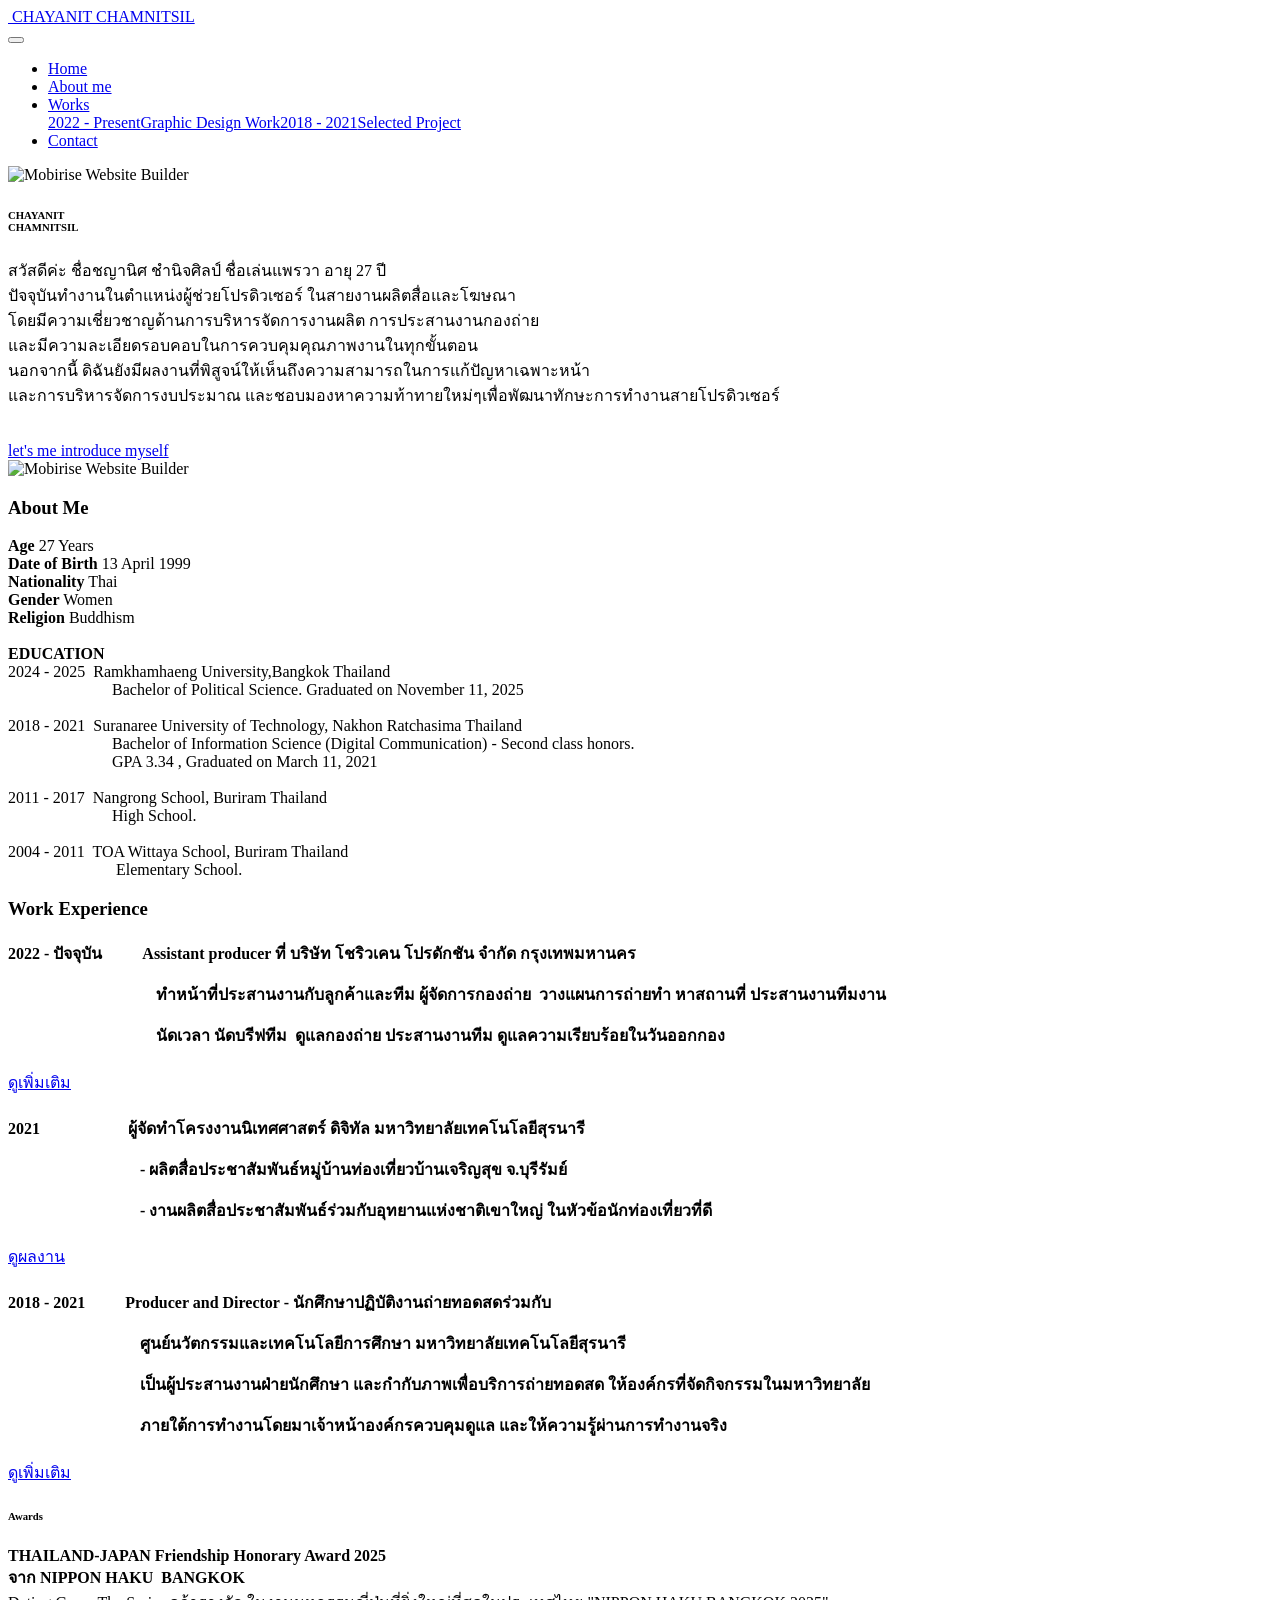
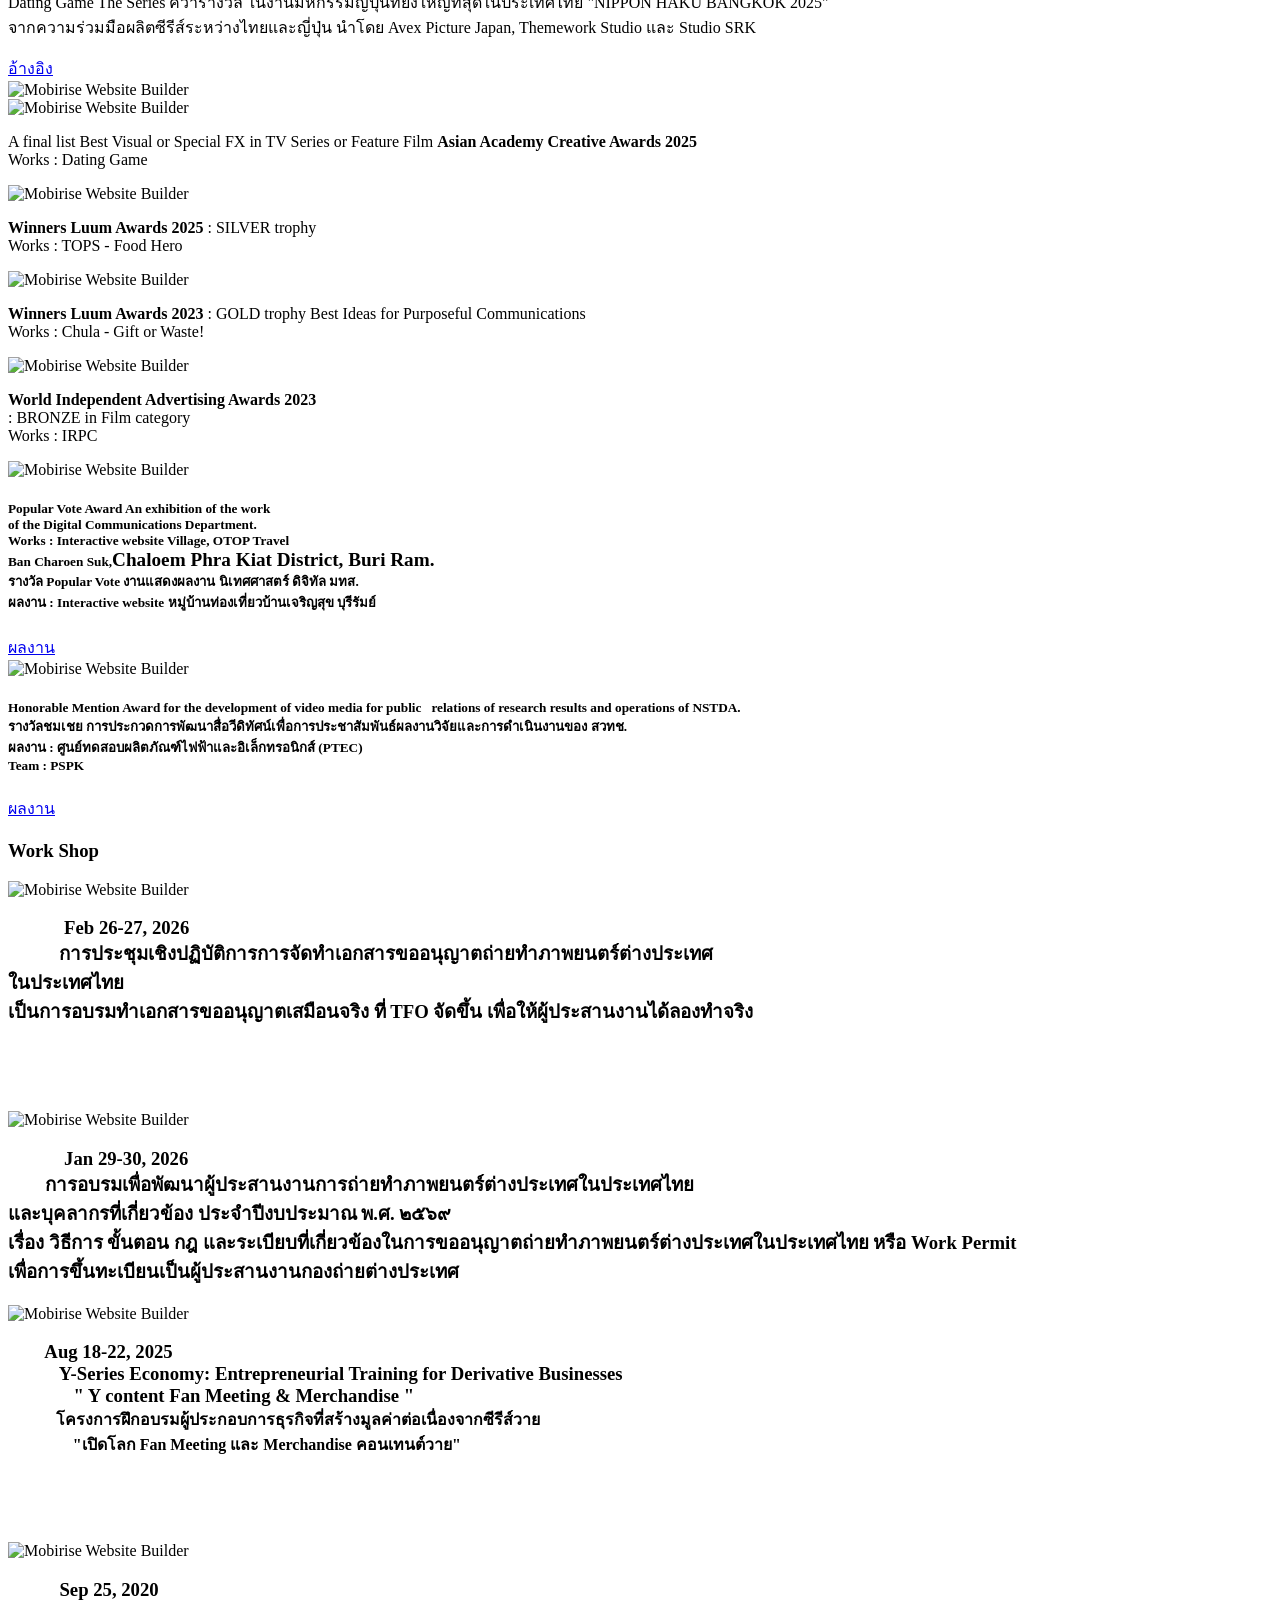
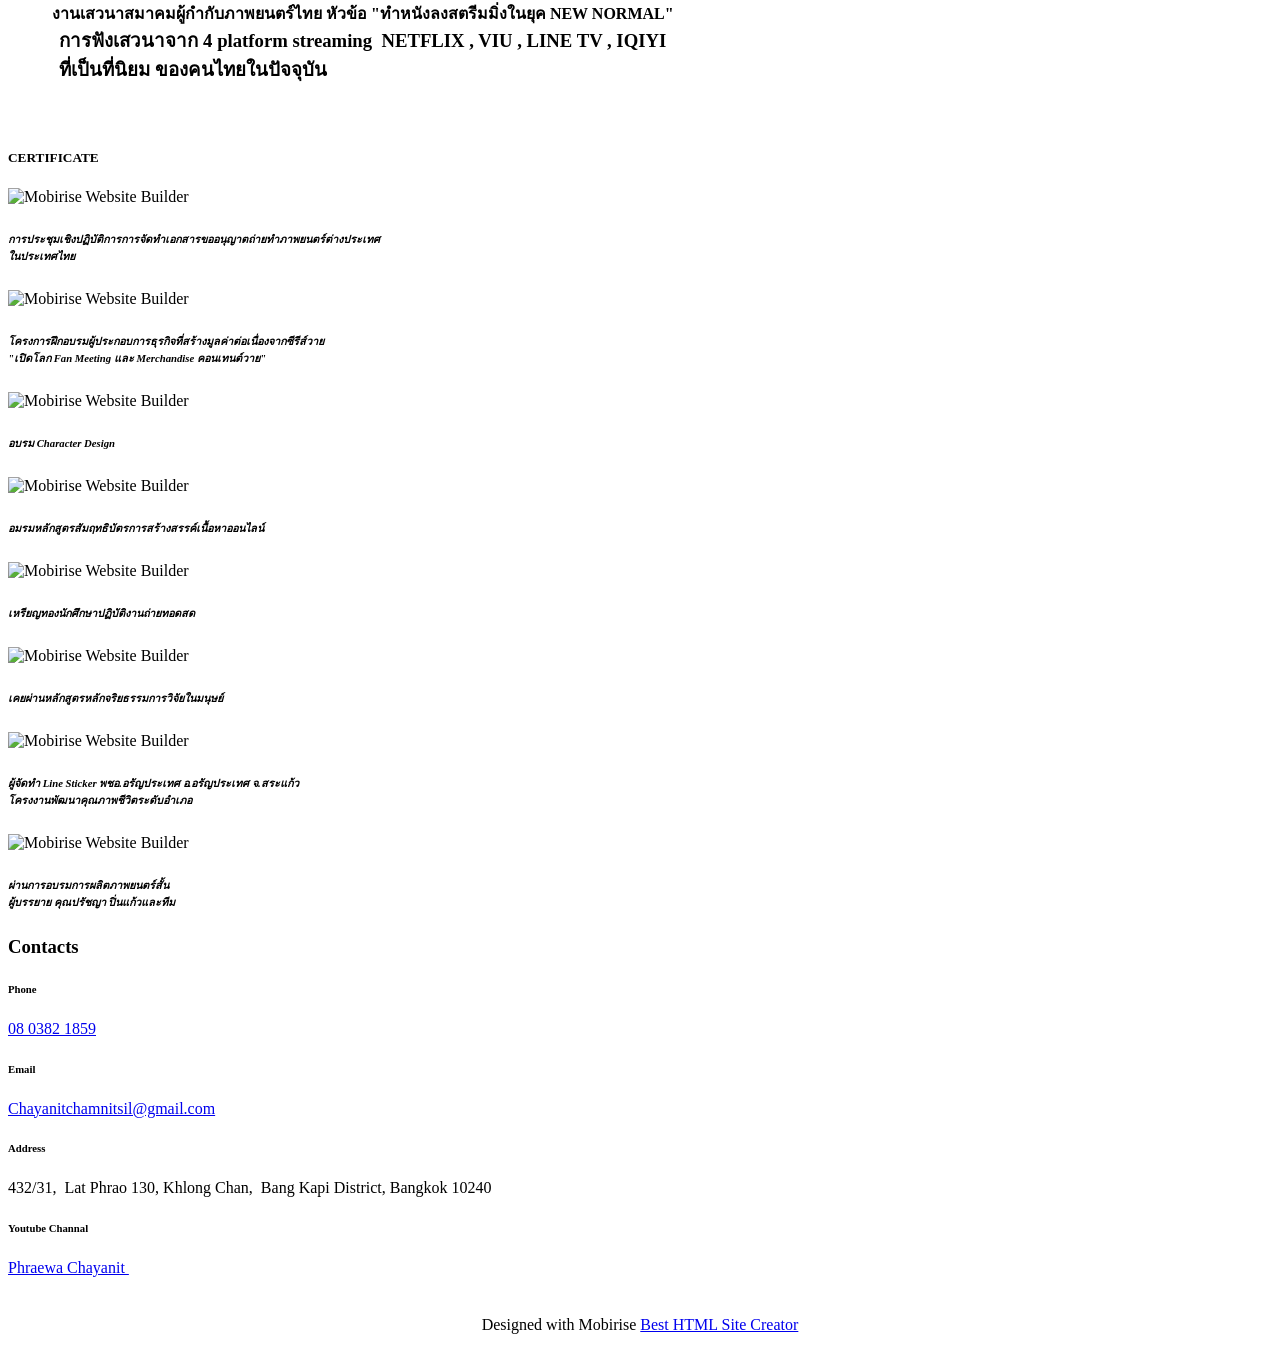
==== index.html @ 2ca06087 "Add files via upload" ====
<!DOCTYPE html>
<html  >
<head>
  <!-- Site made with Mobirise Website Builder v6.1.12, https://mobirise.com -->
  <meta charset="UTF-8">
  <meta http-equiv="X-UA-Compatible" content="IE=edge">
  <meta name="generator" content="Mobirise v6.1.12, mobirise.com">
  <meta name="viewport" content="width=device-width, initial-scale=1, minimum-scale=1">
  <link rel="shortcut icon" href="assets/images/611196702-25792781617013690-5333883379415131576-n-96x96.png" type="image/x-icon">
  <meta name="description" content="">
  
  
  <title>Chayanit's portfolio</title>
  <link rel="stylesheet" href="assets/web/assets/mobirise-icons2/mobirise2.css">
  <link rel="stylesheet" href="assets/web/assets/mobirise-icons/mobirise-icons.css">
  <link rel="stylesheet" href="assets/bootstrap/css/bootstrap.min.css">
  <link rel="stylesheet" href="assets/dropdown/css/style.css">
  <link rel="stylesheet" href="assets/socicon/css/styles.css">
  <link rel="stylesheet" href="assets/theme/css/style.css">
  <link rel="preload" href="https://fonts.googleapis.com/css?family=IBM+Plex+Sans+Thai:100,200,300,400,500,600,700&display=swap" as="style" onload="this.onload=null;this.rel='stylesheet'">
  <noscript><link rel="stylesheet" href="https://fonts.googleapis.com/css?family=IBM+Plex+Sans+Thai:100,200,300,400,500,600,700&display=swap"></noscript>
  <link rel="preload" as="style" href="assets/mobirise/css/mbr-additional.css?v=NwZLpP"><link rel="stylesheet" href="assets/mobirise/css/mbr-additional.css?v=NwZLpP" type="text/css">

  
  
  
</head>
<body>
  
  <section data-bs-version="5.1" class="menu cid-s48OLK6784" once="menu" id="menu1-h">
    
    <nav class="navbar navbar-dropdown navbar-fixed-top navbar-expand-lg">
        <div class="container">
            <div class="navbar-brand">
                <span class="navbar-logo">
                    <a href="index.html#features17-x">
                        <img src="assets/images/611196702-25792781617013690-5333883379415131576-n-96x96.webp" alt="" style="height: 3.8rem;">
                    </a>
                </span>
                <span class="navbar-caption-wrap"><a class="navbar-caption text-black text-primary display-7" href="index.html#features17-x">CHAYANIT CHAMNITSIL</a></span>
            </div>
            <button class="navbar-toggler" type="button" data-toggle="collapse" data-bs-toggle="collapse" data-target="#navbarSupportedContent" data-bs-target="#navbarSupportedContent" aria-controls="navbarNavAltMarkup" aria-expanded="false" aria-label="Toggle navigation">
                <div class="hamburger">
                    <span></span>
                    <span></span>
                    <span></span>
                    <span></span>
                </div>
            </button>
            <div class="collapse navbar-collapse" id="navbarSupportedContent">
                <ul class="navbar-nav nav-dropdown nav-right" data-app-modern-menu="true"><li class="nav-item"><a class="nav-link link text-black text-primary display-4" href="https://b6070373.github.io/portfolio2023/">Home</a></li><li class="nav-item"><a class="nav-link link text-black text-primary display-4" href="index.html#image1-3b">About me</a></li><li class="nav-item dropdown"><a class="nav-link link text-black text-primary dropdown-toggle display-4" href="page2.html#video4-1b" data-toggle="dropdown-submenu" data-bs-toggle="dropdown" data-bs-auto-close="outside" aria-expanded="false">Works</a><div class="dropdown-menu" aria-labelledby="dropdown-780"><a class="text-black text-primary dropdown-item display-4" href="page2.html#top">2022 - Present</a><a class="text-black text-primary dropdown-item display-4" href="page5.html#menu1-3d">Graphic Design Work</a><a class="text-black text-primary dropdown-item display-4" href="page3.html#gallery4-1x">2018 - 2021</a><a class="text-black text-primary show dropdown-item display-4" href="page4.html#header2-1t">Selected Project</a></div></li><li class="nav-item"><a class="nav-link link text-black text-primary display-4" href="index.html#contacts2-z">Contact</a></li></ul>
                
                
            </div>
        </div>
    </nav>

</section>

<section data-bs-version="5.1" class="features16 cid-tHevdMWbZl" id="features17-x">
    

    
    
    <div class="container-fluid">
        <div class="content-wrapper">
            <div class="row align-items-center">
                <div class="col-12 col-lg-5">
                    <div class="image-wrapper">
                        <img src="assets/images/chayanit-chamnitsil-half-816x1224.webp" alt="Mobirise Website Builder">
                    </div>
                </div>
                <div class="col-12 col-lg">
                    <div class="text-wrapper">
                        <h6 class="card-title mbr-fonts-style display-1"><strong>CHAYANIT<br>CHAMNITSIL</strong></h6>
                        <p class="mbr-text mbr-fonts-style mb-4 display-4">สวัสดีค่ะ ชื่อชญานิศ ชำนิจศิลป์ ชื่อเล่นแพรวา อายุ 27 ปี&nbsp;<br>ปัจจุบันทำงานในตำแหน่งผู้ช่วยโปรดิวเซอร์ ในสายงานผลิตสื่อและโฆษณา <br>โดยมีความเชี่ยวชาญด้านการบริหารจัดการงานผลิต การประสานงานกองถ่าย <br>และมีความละเอียดรอบคอบในการควบคุมคุณภาพงานในทุกขั้นตอน <br>นอกจากนี้ ดิฉันยังมีผลงานที่พิสูจน์ให้เห็นถึงความสามารถในการแก้ปัญหาเฉพาะหน้า<br>และการบริหารจัดการงบประมาณ และชอบมองหาความท้าทายใหม่ๆเพื่อพัฒนาทักษะการทำงานสายโปรดิวเซอร์<br><br></p>
                        <div class="mbr-section-btn mt-3"><a class="btn btn-secondary display-4" href="index.html#image1-19">let's me introduce myself<span class="mbri-down mbr-iconfont mbr-iconfont-btn"></span></a></div>
                    </div>
                </div>
            </div>
        </div>
    </div>
</section>

<section data-bs-version="5.1" class="image1 cid-veTbIHy9Vy" id="image1-3b">
    

    

    <div class="container">
        <div class="row align-items-center">
            <div class="col-12 col-lg-5">
                <div class="image-wrapper">
                    <img src="assets/images/img-9711-905x1206.webp" alt="Mobirise Website Builder">
                    
                </div>
            </div>
            <div class="col-12 col-lg">
                <div class="text-wrapper">
                    <h3 class="mbr-section-title mbr-fonts-style mb-3 display-2">
                        <strong>About Me</strong></h3>
                    <p class="mbr-text mbr-fonts-style display-7"><strong>Age</strong>  27 Years<br><strong>Date of Birth</strong>  13 April  1999<br><strong>Nationality</strong> Thai<br><strong>Gender</strong> Women<br><strong>Religion</strong> Buddhism<br>
<br><strong>EDUCATION</strong><br>2024 - 2025&nbsp; Ramkhamhaeng University,Bangkok Thailand<br>&nbsp; &nbsp; &nbsp; &nbsp; &nbsp; &nbsp; &nbsp; &nbsp; &nbsp; &nbsp; &nbsp; &nbsp; &nbsp; Bachelor of Political Science. Graduated on November 11, 2025<br><br>2018 - 2021&nbsp; Suranaree University of Technology, Nakhon Ratchasima Thailand<br>&nbsp; &nbsp; &nbsp; &nbsp; &nbsp; &nbsp; &nbsp; &nbsp; &nbsp; &nbsp; &nbsp; &nbsp; &nbsp; Bachelor of Information Science (Digital Communication) - Second class honors.<br>&nbsp; &nbsp; &nbsp; &nbsp; &nbsp; &nbsp; &nbsp; &nbsp; &nbsp; &nbsp; &nbsp; &nbsp; &nbsp; GPA 3.34 , Graduated on March 11, 2021<br><br>2011 - 2017&nbsp; Nangrong School, Buriram Thailand<br>&nbsp; &nbsp; &nbsp; &nbsp; &nbsp; &nbsp; &nbsp; &nbsp; &nbsp; &nbsp; &nbsp; &nbsp; &nbsp; High School.<br><br>2004 - 2011&nbsp; TOA Wittaya School, Buriram Thailand<br>&nbsp; &nbsp; &nbsp; &nbsp; &nbsp; &nbsp; &nbsp; &nbsp; &nbsp; &nbsp; &nbsp; &nbsp; &nbsp; &nbsp;Elementary School.<br></p>
                </div>
            </div>
        </div>
    </div>
</section>

<section data-bs-version="5.1" class="content1 cid-s48vaXqeL6" id="content1-b">
    
    <div class="container">
        <div class="row justify-content-center">
            <div class="title col-12 col-md-9">
                <h3 class="mbr-section-title mbr-fonts-style align-center mb-4 display-2"><strong>Work Experience</strong></h3>
                <h4 class="mbr-section-subtitle align-center mbr-fonts-style mb-4 display-7"><p><strong>2022 - ปัจจุบัน&nbsp; &nbsp; &nbsp; &nbsp; &nbsp; Assistant producer ที่ บริษัท โชริวเคน โปรดักชัน จำกัด กรุงเทพมหานคร</strong></p><p>&nbsp; &nbsp; &nbsp; &nbsp; &nbsp; &nbsp; &nbsp; &nbsp; &nbsp; &nbsp; &nbsp; &nbsp; &nbsp; &nbsp; &nbsp; &nbsp; &nbsp; &nbsp; &nbsp;ทำหน้าที่ประสานงานกับลูกค้าและทีม ผู้จัดการกองถ่าย&nbsp; วางแผนการถ่ายทำ หาสถานที่ ประสานงานทีมงาน </p><p>&nbsp;&nbsp;&nbsp;&nbsp;&nbsp;&nbsp;&nbsp;&nbsp;&nbsp;&nbsp;&nbsp;&nbsp;&nbsp;&nbsp;&nbsp;&nbsp;&nbsp;&nbsp;&nbsp;&nbsp;&nbsp;&nbsp;&nbsp;&nbsp;&nbsp;&nbsp;&nbsp;&nbsp;&nbsp;&nbsp;&nbsp;&nbsp;&nbsp;&nbsp;&nbsp;&nbsp;&nbsp;นัดเวลา นัดบรีฟทีม&nbsp;&nbsp;<span style="font-size: 1rem;">ดูแลกองถ่าย ประสานงานทีม ดูแลความเรียบร้อยในวันออกกอง</span></p></h4>
                <div class="mbr-section-btn align-center"><a class="btn btn-primary display-4" href="page2.html#video3-2o">ดูเพิ่มเติม</a></div>
            </div>
        </div>
    </div>
</section>

<section data-bs-version="5.1" class="content1 cid-tIxBCFqAWq" id="content1-2d">
    
    <div class="container">
        <div class="row justify-content-center">
            <div class="title col-12 col-md-9">
                
                <h4 class="mbr-section-subtitle align-center mbr-fonts-style mb-4 display-7"><p><strong style="font-size: 1rem;">2021&nbsp; &nbsp; &nbsp; &nbsp; &nbsp; </strong>&nbsp;&nbsp;&nbsp;&nbsp;&nbsp;&nbsp;&nbsp;&nbsp;&nbsp; &nbsp; <strong>ผู้จัดทำโครงงานนิเทศศาสตร์ ดิจิทัล มหาวิทยาลัยเทคโนโลยีสุรนารี</strong>&nbsp; &nbsp; &nbsp; &nbsp; &nbsp; &nbsp; &nbsp; &nbsp; &nbsp; &nbsp; &nbsp; &nbsp; &nbsp;</p><p><span style="font-size: 1rem;"><span style="font-size: 1rem;"><strong>&nbsp;</strong></span></span>&nbsp; &nbsp; &nbsp; &nbsp; &nbsp; &nbsp; &nbsp; &nbsp; &nbsp; &nbsp; &nbsp; &nbsp; &nbsp; &nbsp; &nbsp; &nbsp;<strong>&nbsp;</strong>- ผลิตสื่อประชาสัมพันธ์หมู่บ้านท่องเที่ยวบ้านเจริญสุข จ.บุรีรัมย์</p><p>&nbsp;&nbsp;&nbsp;&nbsp;&nbsp;&nbsp;&nbsp;&nbsp;&nbsp;&nbsp;&nbsp;&nbsp;&nbsp;&nbsp;&nbsp;&nbsp;&nbsp;&nbsp;&nbsp;&nbsp;&nbsp;&nbsp;&nbsp;&nbsp;&nbsp;&nbsp;&nbsp;&nbsp;&nbsp; &nbsp; &nbsp;- งานผลิตสื่อประชาสัมพันธ์ร่วมกับอุทยานแห่งชาติเขาใหญ่ ในหัวข้อนักท่องเที่ยวที่ดี<span style="font-size: 1rem;">&nbsp; &nbsp; &nbsp; &nbsp; &nbsp; &nbsp; &nbsp; &nbsp; &nbsp; &nbsp; &nbsp; &nbsp; &nbsp; &nbsp; &nbsp;&nbsp;</span></p></h4>
                <div class="mbr-section-btn align-center"><a class="btn btn-primary display-4" href="page4.html#header2-1t">ดูผลงาน</a></div>
            </div>
        </div>
    </div>
</section>

<section data-bs-version="5.1" class="content1 cid-tIdetzwj2t" id="content1-1e">
    
    <div class="container">
        <div class="row justify-content-center">
            <div class="title col-12 col-md-9">
                
                <h4 class="mbr-section-subtitle align-center mbr-fonts-style mb-4 display-7"><p><strong style="font-size: 1rem;">2018 - 2021&nbsp; &nbsp; &nbsp; &nbsp; &nbsp; Producer and Director - นักศึกษาปฏิบัติงานถ่ายทอดสดร่วมกับ</strong><br></p><p><span style="font-size: 1rem;"><span style="font-size: 1rem;"><strong>&nbsp;</strong></span></span>&nbsp;&nbsp;&nbsp;&nbsp;&nbsp;&nbsp;&nbsp;&nbsp;&nbsp;&nbsp;&nbsp;&nbsp;&nbsp;&nbsp;&nbsp;&nbsp;&nbsp;&nbsp;&nbsp;&nbsp;&nbsp;&nbsp;&nbsp;&nbsp;&nbsp;&nbsp;&nbsp;&nbsp;&nbsp;&nbsp;&nbsp;&nbsp;<span style="font-size: 1rem;"><span style="font-size: 1rem;"><strong>ศูนย์นวัตกรรมและเทคโนโลยีการศึกษา มหาวิทยาลัยเทคโนโลยีสุรนารี</strong></span></span></p><p><span style="font-size: 1rem;"><span style="font-size: 1rem;"><strong>&nbsp;</strong></span></span>&nbsp;&nbsp;&nbsp;&nbsp;&nbsp;&nbsp;&nbsp;&nbsp;&nbsp;&nbsp;&nbsp;&nbsp;&nbsp;&nbsp;&nbsp;&nbsp;&nbsp;&nbsp;&nbsp;&nbsp;&nbsp;&nbsp;&nbsp;&nbsp;&nbsp;&nbsp;&nbsp;&nbsp;&nbsp;&nbsp;&nbsp;&nbsp;เป็นผู้ประสานงานฝ่ายนักศึกษา และกำกับภาพเพื่อบริการถ่ายทอดสด ให้องค์กรที่จัดกิจกรรมในมหาวิทยาลัย&nbsp;</p><p>&nbsp;&nbsp;&nbsp;&nbsp;&nbsp;&nbsp;&nbsp;&nbsp;&nbsp;&nbsp;&nbsp;&nbsp;&nbsp;&nbsp;&nbsp;&nbsp;&nbsp;&nbsp;&nbsp;&nbsp;&nbsp;&nbsp;&nbsp;&nbsp;&nbsp;&nbsp;&nbsp;&nbsp;&nbsp;&nbsp; &nbsp; ภายใต้การทำงานโดยมาเจ้าหน้าองค์กรควบคุมดูแล และให้ความรู้ผ่านการทำงานจริง&nbsp; &nbsp; &nbsp; &nbsp; &nbsp; &nbsp; &nbsp; &nbsp; &nbsp; &nbsp; &nbsp; &nbsp; &nbsp; &nbsp; &nbsp; &nbsp;</p></h4>
                <div class="mbr-section-btn align-center"><a class="btn btn-primary display-4" href="page3.html#gallery4-1x">ดูเพิ่มเติม</a></div>
            </div>
        </div>
    </div>
</section>

<section data-bs-version="5.1" class="features15 cid-veMnGCRmku" id="features16-30">

    

    
    
    <div class="container-fluid">
        <div class="content-wrapper">
            <div class="row align-items-center">
                <div class="col-12 col-lg">
                    <div class="text-wrapper">
                        <h6 class="card-title mbr-fonts-style display-1"><strong>Awards</strong></h6>
                        <p class="mbr-text mbr-fonts-style mb-4 display-4"><strong>THAILAND-JAPAN Friendship Honorary Award 2025 <br>จาก NIPPON HAKU&nbsp; BANGKOK</strong><br>Dating Game The Series คว้ารางวัล ในงานมหกรรมญี่ปุ่นที่ยิ่งใหญ่ที่สุดในประเทศไทย "NIPPON HAKU BANGKOK 2025"<br>จากความร่วมมือผลิตซีรีส์ระหว่างไทยและญี่ปุ่น นำโดย Avex Picture Japan,&nbsp;Themework Studio และ Studio SRK</p>
                        <div class="mbr-section-btn mt-3"><a class="btn btn-primary display-4" href="https://datinggame.jp/news/detail.php?id=1127765" target="_blank">อ้างอิง</a></div>
                    </div>
                </div>
                <div class="col-12 col-lg-6">
                    <div class="image-wrapper">
                        <img src="assets/images/-arp4732-960x640.webp" alt="Mobirise Website Builder">
                    </div>
                </div>
            </div>
        </div>
    </div>
</section>

<section data-bs-version="5.1" class="clients2 cid-veRokVqPvP" id="clients2-39">

    

    
    <div class="container-fluid">
        <div class="row justify-content-center">
            <div class="card col-12 col-md-6 col-lg-3">
                <div class="card-wrapper">
                    <div class="img-wrapper">
                        <img src="assets/images/555446312-17883264936388384-548824013767516240-n-280x280.webp" alt="Mobirise Website Builder">
                    </div>
                    <div class="card-box align-center">
                        
                        
                        <p class="mbr-text mbr-fonts-style mb-4 display-4">A final list Best Visual or Special FX in TV Series or Feature Film <strong>Asian Academy Creative Awards 2025</strong><br>Works : Dating Game<br></p>
                        
                    </div>
                </div>
            </div>
            <div class="card col-12 col-md-6 col-lg-3">
                <div class="card-wrapper">
                    <div class="img-wrapper">
                        <img src="assets/images/img-3299-506x675.webp" alt="Mobirise Website Builder">
                    </div>
                    <div class="card-box align-center">
                        
                        
                        <p class="mbr-text mbr-fonts-style mb-4 display-4"><strong>Winners Luum Awards 2025</strong> :&nbsp;SILVER trophy<br>Works : TOPS - Food Hero<br></p>
                        
                    </div>
                </div>
            </div>
            <div class="card col-12 col-md-6 col-lg-3">
                <div class="card-wrapper">
                    <div class="img-wrapper">
                        <img src="assets/images/490362884-1253280380130917-7481605404004129599-n-1440x1440.webp" alt="Mobirise Website Builder">
                    </div>
                    <div class="card-box align-center">
                        
                        
                        <p class="mbr-text mbr-fonts-style mb-4 display-4"><strong>Winners Luum Awards 2023</strong> :&nbsp;GOLD&nbsp;trophy Best Ideas for Purposeful Communications<br>Works : Chula - Gift or Waste!<br></p>
                        
                    </div>
                </div>
            </div>
            <div class="card col-12 col-md-6 col-lg-3">
                <div class="card-wrapper">
                    <div class="img-wrapper">
                        <img src="assets/images/img-2177-554x554.webp" alt="Mobirise Website Builder">
                    </div>
                    <div class="card-box align-center">
                        
                        
                        <p class="mbr-text mbr-fonts-style mb-4 display-4"><strong style="">World Independent Advertising Awards 2023</strong><br>: BRONZE in Film category <br>Works : IRPC&nbsp;<br></p>
                        
                    </div>
                </div>
            </div>
        </div>
    </div>
</section>

<section data-bs-version="5.1" class="gallery2 cid-veNGxU86fS" id="gallery2-37">
    
    
    <div class="container">
        
        <div class="row mt-4">
            <div class="item features-image сol-12 col-md-6 col-lg-6">
                <div class="item-wrapper">
                    <div class="item-img">
                        <img src="assets/images/20210304-151750-892x714.webp" alt="Mobirise Website Builder">
                    </div>
                    <div class="item-content">
                        <h5 class="item-title mbr-fonts-style display-5">Popular Vote Award An exhibition of the work<div>of the Digital Communications Department. </div><div>Works : Interactive website Village, OTOP Travel   <br>Ban Charoen Suk,<span style="font-size: 1.2rem;">Chaloem Phra Kiat District, Buri Ram.</span></div><div>รางวัล Popular Vote งานแสดงผลงาน นิเทศศาสตร์ ดิจิทัล มทส.</div><div>ผลงาน : Interactive website หมู่บ้านท่องเที่ยวบ้านเจริญสุข บุรีรัมย์</div></h5>
                        
                        
                    </div>
                    <div class="mbr-section-btn item-footer mt-2"><a href="https://chayab6070373.github.io/BanJareansookBuriram/" class="btn btn-primary item-btn display-7" target="_blank">ผลงาน</a></div>
                </div>
            </div>
            <div class="item features-image сol-12 col-md-6 col-lg-6">
                <div class="item-wrapper">
                    <div class="item-img">
                        <img src="assets/images/line-album-resume-230627-1-902x601.webp" alt="Mobirise Website Builder">
                    </div>
                    <div class="item-content">
                        <h5 class="item-title mbr-fonts-style display-5">Honorable Mention Award for the development of video media for public   relations of research results and operations of NSTDA.  <div>รางวัลชมเชย การประกวดการพัฒนาสื่อวีดิทัศน์เพื่อการประชาสัมพันธ์ผลงานวิจัยและการดำเนินงานของ สวทช.</div><div>ผลงาน : ศูนย์ทดสอบผลิตภัณฑ์ไฟฟ้าและอิเล็กทรอนิกส์ (PTEC)&nbsp;</div><div>Team : PSPK&nbsp;</div></h5>
                        
                        
                    </div>
                    <div class="mbr-section-btn item-footer mt-2"><a href="http://nstdachannel.tv/20191010-nstda-video-contest-2019-04/" class="btn btn-primary item-btn display-7" target="_blank">ผลงาน</a></div>
                </div>
            </div>
            
            
        </div>
    </div>
</section>

<section data-bs-version="5.1" class="content1 cid-tHOtrwhWu5" id="content1-15">
    
    <div class="container">
        <div class="row justify-content-center">
            <div class="title col-12 col-md-9">
                <h3 class="mbr-section-title mbr-fonts-style align-center mb-4 display-2"><strong>Work Shop</strong></h3>
                
                
            </div>
        </div>
    </div>
</section>

<section data-bs-version="5.1" class="image2 cid-veM6E4NsyD" id="image2-2z">
    

    
    

    <div class="container">
        <div class="row align-items-center">
            <div class="col-12 col-lg-4">
                <div class="image-wrapper">
                    <img src="assets/images/line-20260324-162908-562x374.webp" alt="Mobirise Website Builder">
                    
                </div>
            </div>
            <div class="col-12 col-lg">
                <div class="text-wrapper">
                    <h3 class="mbr-section-title mbr-fonts-style mb-3 display-5"><strong>&nbsp; &nbsp; &nbsp; &nbsp; &nbsp; &nbsp; Feb 26-27, 2026</strong><br>&nbsp; &nbsp; &nbsp; &nbsp; &nbsp; &nbsp;<strong>การประชุมเชิงปฏิบัติการการจัดทำเอกสารขออนุญาตถ่ายทำภาพยนตร์ต่างประเทศ</strong><br><strong>ในประเทศไทย&nbsp;</strong><br>เป็นการอบรมทำเอกสารขออนุญาตเสมือนจริง ที่ TFO จัดขึ้น เพื่อให้ผู้ประสานงานได้ลองทำจริง<br><div><br></div><div><strong><br></strong></div><div><strong><br></strong></div></h3>
                    
                </div>
            </div>
        </div>
    </div>
</section>

<section data-bs-version="5.1" class="image2 cid-veM6CYYWEu" id="image2-2y">
    

    
    

    <div class="container">
        <div class="row align-items-center">
            <div class="col-12 col-lg-4">
                <div class="image-wrapper">
                    <img src="assets/images/screenshot-2569-03-24-at-16.36.11-810x1478.webp" alt="Mobirise Website Builder">
                    
                </div>
            </div>
            <div class="col-12 col-lg">
                <div class="text-wrapper">
                    <h3 class="mbr-section-title mbr-fonts-style mb-3 display-5"><strong>&nbsp; &nbsp; &nbsp; &nbsp; &nbsp; &nbsp; Jan 29-30, 2026</strong><br>&nbsp; &nbsp; &nbsp; &nbsp; <strong>การอบรมเพื่อพัฒนาผู้ประสานงานการถ่ายทำภาพยนตร์ต่างประเทศในประเทศไทย<br>และบุคลากรที่เกี่ยวข้อง ประจำปีงบประมาณ พ.ศ. ๒๕๖๙</strong><div>เรื่อง วิธีการ ขั้นตอน กฎ และระเบียบที่เกี่ยวข้องในการขออนุญาตถ่ายทำภาพยนตร์ต่างประเทศในประเทศไทย หรือ Work Permit&nbsp;<br>เพื่อการขึ้นทะเบียนเป็นผู้ประสานงานกองถ่ายต่างประเทศ</div></h3>
                    
                </div>
            </div>
        </div>
    </div>
</section>

<section data-bs-version="5.1" class="image2 cid-tIdq0n3cZS" id="image2-1g">
    

    
    

    <div class="container">
        <div class="row align-items-center">
            <div class="col-12 col-lg-4">
                <div class="image-wrapper">
                    <img src="assets/images/img-5978-816x1071.webp" alt="Mobirise Website Builder">
                    
                </div>
            </div>
            <div class="col-12 col-lg">
                <div class="text-wrapper">
                    <h3 class="mbr-section-title mbr-fonts-style mb-3 display-5">&nbsp; &nbsp; <strong>&nbsp; &nbsp; Aug 18-22, 2025</strong><br>&nbsp; &nbsp; &nbsp; &nbsp; &nbsp; &nbsp;Y-Series Economy: Entrepreneurial Training for Derivative Businesses  <br>&nbsp; &nbsp; &nbsp; &nbsp; &nbsp; &nbsp; &nbsp; " Y content Fan Meeting &amp; Merchandise "<div><span style="font-size: 1rem;">&nbsp; &nbsp; &nbsp; &nbsp; &nbsp; &nbsp; โครงการฝึกอบรมผู้ประกอบการธุรกิจที่สร้างมูลค่าต่อเนื่องจากซีรีส์วาย</span></div><div><span style="font-size: 1rem;">&nbsp;</span>&nbsp;&nbsp;&nbsp;&nbsp;&nbsp; &nbsp; &nbsp; &nbsp; &nbsp;<span style="font-size: 1rem;">"เปิดโลก Fan Meeting และ Merchandise คอนเทนต์วาย"</span></div><div><br></div><div><strong><br></strong></div><div><strong><br></strong></div></h3>
                    
                </div>
            </div>
        </div>
    </div>
</section>

<section data-bs-version="5.1" class="image2 cid-tIdtEtTtt8" id="image2-1h">
    

    
    

    <div class="container">
        <div class="row align-items-center">
            <div class="col-12 col-lg-4">
                <div class="image-wrapper">
                    <img src="assets/images/img-300-696x696.webp" alt="Mobirise Website Builder">
                    
                </div>
            </div>
            <div class="col-12 col-lg">
                <div class="text-wrapper">
                    <h3 class="mbr-section-title mbr-fonts-style mb-3 display-5"><div><strong>&nbsp; &nbsp; &nbsp; &nbsp; &nbsp; &nbsp;Sep 25, 2020&nbsp; &nbsp;</strong>&nbsp; <span style="font-size: calc(1rem + 0 * ((100vw - 20rem) / 28));">&nbsp;</span></div><div><span style="font-size: 1rem;"><strong>&nbsp; &nbsp; &nbsp; &nbsp; &nbsp; &nbsp;งานเสวนาสมาคมผู้กำกับภาพยนตร์ไทย&nbsp;</strong></span><strong style="font-size: 1rem;"><span style="font-size: 1rem;"><b>หัวข้อ "ทำหนังลงสตรีมมิ่งในยุค NEW NORMAL"</b></span></strong></div><div>&nbsp; &nbsp; &nbsp; &nbsp; &nbsp; &nbsp;การฟังเสวนาจาก 4 platform streaming &nbsp;NETFLIX , VIU , LINE TV , IQIYI&nbsp;</div><div>&nbsp; &nbsp; &nbsp; &nbsp; &nbsp; &nbsp;ที่เป็นที่นิยม ของคนไทยในปัจจุบัน</div><div><strong><br></strong></div><div><strong><br></strong></div></h3>
                    
                </div>
            </div>
        </div>
    </div>
</section>

<section data-bs-version="5.1" class="gallery1 cid-tIzFujMI47" id="gallery1-2j">
    
    
    <div class="container">
        <div class="mbr-section-head">
            
            <h5 class="mbr-section-subtitle mbr-fonts-style align-center mb-0 mt-2 display-2"><strong>CERTIFICATE&nbsp;</strong></h5>
        </div>
        <div class="row mt-4">
            <div class="item features-image сol-12 col-md-6 col-lg-6 active">
                <div class="item-wrapper">
                    <div class="item-img">
                        <img src="assets/images/img-5977-3735x2673.webp" alt="Mobirise Website Builder" data-slide-to="0" data-bs-slide-to="0">
                    </div>
                    <div class="item-content">
                        
                        <h6 class="item-subtitle mbr-fonts-style mt-1 display-7"><em>การประชุมเชิงปฏิบัติการการจัดทำเอกสารขออนุญาตถ่ายทำภาพยนตร์ต่างประเทศ</em><div><em>ในประเทศไทย&nbsp;</em></div></h6>
                        
                    </div>
                    
                </div>
            </div><div class="item features-image сol-12 col-md-6 col-lg-6">
                <div class="item-wrapper">
                    <div class="item-img">
                        <img src="assets/images/img-5974-3876x2712.webp" alt="Mobirise Website Builder" data-slide-to="1" data-bs-slide-to="1">
                    </div>
                    <div class="item-content">
                        
                        <h6 class="item-subtitle mbr-fonts-style mt-1 display-7"><em>โครงการฝึกอบรมผู้ประกอบการธุรกิจที่สร้างมูลค่าต่อเนื่องจากซีรีส์วาย</em><div><em>"เปิดโลก Fan Meeting และ Merchandise คอนเทนต์วาย"</em></div></h6>
                        
                    </div>
                    
                </div>
            </div><div class="item features-image сol-12 col-md-6 col-lg-6">
                <div class="item-wrapper">
                    <div class="item-img">
                        <img src="assets/images/-1108x784.webp" alt="Mobirise Website Builder" data-slide-to="2" data-bs-slide-to="2">
                    </div>
                    <div class="item-content">
                        
                        <h6 class="item-subtitle mbr-fonts-style mt-1 display-7"><em>อบรม Character Design&nbsp;</em></h6>
                        
                    </div>
                    
                </div>
            </div>
            <div class="item features-image сol-12 col-md-6 col-lg-6">
                <div class="item-wrapper">
                    <div class="item-img">
                        <img src="assets/images/1e1954dd-019e-49bc-b3e7-204656c106c9-1108x831.webp" alt="Mobirise Website Builder" data-slide-to="3" data-bs-slide-to="3">
                    </div>
                    <div class="item-content">
                        
                        <h6 class="item-subtitle mbr-fonts-style mt-1 display-7"><em>อมรมหลักสูตรสัมฤทธิบัตรการสร้างสรรค์เนื้อหาออนไลน์</em></h6>
                        
                    </div>
                    
                </div>
            </div>
            
            <div class="item features-image сol-12 col-md-6 col-lg-6">
                <div class="item-wrapper">
                    <div class="item-img">
                        <img src="assets/images/img-8428-1040x720.webp" alt="Mobirise Website Builder" title="" data-slide-to="4" data-bs-slide-to="4">
                    </div>
                    <div class="item-content">
                        
                        <h6 class="item-subtitle mbr-fonts-style mt-1 display-7">
                            <em>เหรียญทองนักศึกษาปฏิบัติงานถ่ายทอดสด</em></h6>
                        
                    </div>
                    
                </div>
            </div><div class="item features-image сol-12 col-md-6 col-lg-6">
                <div class="item-wrapper">
                    <div class="item-img">
                        <img src="assets/images/img-7134-1108x736.webp" alt="Mobirise Website Builder" data-slide-to="5" data-bs-slide-to="5">
                    </div>
                    <div class="item-content">
                        
                        <h6 class="item-subtitle mbr-fonts-style mt-1 display-7"><em>เคยผ่านหลักสูตรหลักจริยธรรมการวิจัยในมนุษย์</em></h6>
                        
                    </div>
                    
                </div>
            </div><div class="item features-image сol-12 col-md-6 col-lg-6">
                <div class="item-wrapper">
                    <div class="item-img">
                        <img src="assets/images/img-8421-3087x2181.webp" alt="Mobirise Website Builder" title="" data-slide-to="6" data-bs-slide-to="6">
                    </div>
                    <div class="item-content">
                        
                        <h6 class="item-subtitle mbr-fonts-style mt-1 display-7"><em>ผู้จัดทำ Line Sticker พชอ.อรัญประเทศ อ.อรัญประเทศ จ.สระแก้ว<br>โครงงานพัฒนาคุณภาพชีวิตระดับอำเภอ</em></h6>
                        
                    </div>
                    
                </div>
            </div><div class="item features-image сol-12 col-md-6 col-lg-6">
                <div class="item-wrapper">
                    <div class="item-img">
                        <img src="assets/images/img-8423-3087x2181.webp" alt="Mobirise Website Builder" title="" data-slide-to="7" data-bs-slide-to="7">
                    </div>
                    <div class="item-content">
                        
                        <h6 class="item-subtitle mbr-fonts-style mt-1 display-7"><em>ผ่านการอบรมการผลิตภาพยนตร์สั้น <br>ผู้บรรยาย คุณปรัชญา ปิ่นแก้วและทีม</em></h6>
                        
                    </div>
                    
                </div>
            </div>
        </div>
    </div>
</section>

<section data-bs-version="5.1" class="contacts2 cid-tHewSWpR2H" id="contacts2-z">
    <!---->
    

    
    
    <div class="container">
        <div class="mbr-section-head">
            <h3 class="mbr-section-title mbr-fonts-style align-center mb-0 display-2">
                <strong>Contacts</strong>
            </h3>
            
        </div>
        <div class="row justify-content-center mt-4">
            <div class="card col-12 col-md-6">
                <div class="card-wrapper">
                    <div class="image-wrapper">
                        <span class="mbr-iconfont mobi-mbri-phone mobi-mbri"></span>
                    </div>
                    <div class="text-wrapper">
                        <h6 class="card-title mbr-fonts-style mb-1 display-5">
                            <strong>Phone</strong>
                        </h6>
                        <p class="mbr-text mbr-fonts-style display-7"><a href="tel:0803821859" class="text-primary">08 0382 1859</a></p>
                    </div>
                </div>
            </div>
            <div class="card col-12 col-md-6">
                <div class="card-wrapper">
                    <div class="image-wrapper">
                        <span class="mbr-iconfont mobi-mbri-letter mobi-mbri"></span>
                    </div>
                    <div class="text-wrapper">
                        <h6 class="card-title mbr-fonts-style mb-1 display-5">
                            <strong>Email</strong>
                        </h6>
                        <p class="mbr-text mbr-fonts-style display-7"><a href="mailto:Chayanitchamnitsil@gmail.com" class="text-primary">Chayanitchamnitsil@gmail.com</a></p>
                    </div>
                </div>
            </div>
            <div class="card col-12 col-md-6">
                <div class="card-wrapper">
                    <div class="image-wrapper">
                        <span class="mbr-iconfont mobi-mbri-globe mobi-mbri"></span>
                    </div>
                    <div class="text-wrapper">
                        <h6 class="card-title mbr-fonts-style mb-1 display-5">
                            <strong>Address</strong>
                        </h6>
                        <p class="mbr-text mbr-fonts-style display-7">432/31,  Lat Phrao 130, Khlong Chan,  Bang Kapi District, Bangkok 10240<br></p>
                    </div>
                </div>
            </div>
            <div class="card col-12 col-md-6">
                <div class="card-wrapper">
                    <div class="image-wrapper">
                        <span class="mbr-iconfont socicon-youtube socicon"></span>
                    </div>
                    <div class="text-wrapper">
                        <h6 class="card-title mbr-fonts-style mb-1 display-5">
                            <strong>Youtube Channal</strong></h6>
                        <p class="mbr-text mbr-fonts-style display-7">
                            <a href="https://www.youtube.com/@Phraewa_chayanit" class="text-secondary" target="_blank">Phraewa Chayanit&nbsp;</a></p>
                    </div>
                </div>
            </div>
        </div>
    </div>
</section><section class="display-7" style="padding: 0;align-items: center;justify-content: center;flex-wrap: wrap;    align-content: center;display: flex;position: relative;height: 4rem;"><a href="https://mobiri.se/1575482" style="flex: 1 1;height: 4rem;position: absolute;width: 100%;z-index: 1;"><img alt=" Free Web  Creation Software" style="height: 4rem;" src="[data-uri]"></a><p style="margin: 0;text-align: center;" class="display-7">Designed with Mobirise &#8204;</p><a style="z-index:1" href="https://mobirise.com/html-builder.html">Best HTML Site Creator</a></section><script src="assets/bootstrap/js/bootstrap.bundle.min.js"></script>  <script src="assets/smoothscroll/smooth-scroll.js"></script>  <script src="assets/ytplayer/index.js"></script>  <script src="assets/dropdown/js/navbar-dropdown.js"></script>  <script src="assets/theme/js/script.js"></script>  
  
  
 <div id="scrollToTop" class="scrollToTop mbr-arrow-up"><a style="text-align: center;"><i class="mbr-arrow-up-icon mbr-arrow-up-icon-cm cm-icon cm-icon-smallarrow-up"></i></a></div>
  </body>
</html>
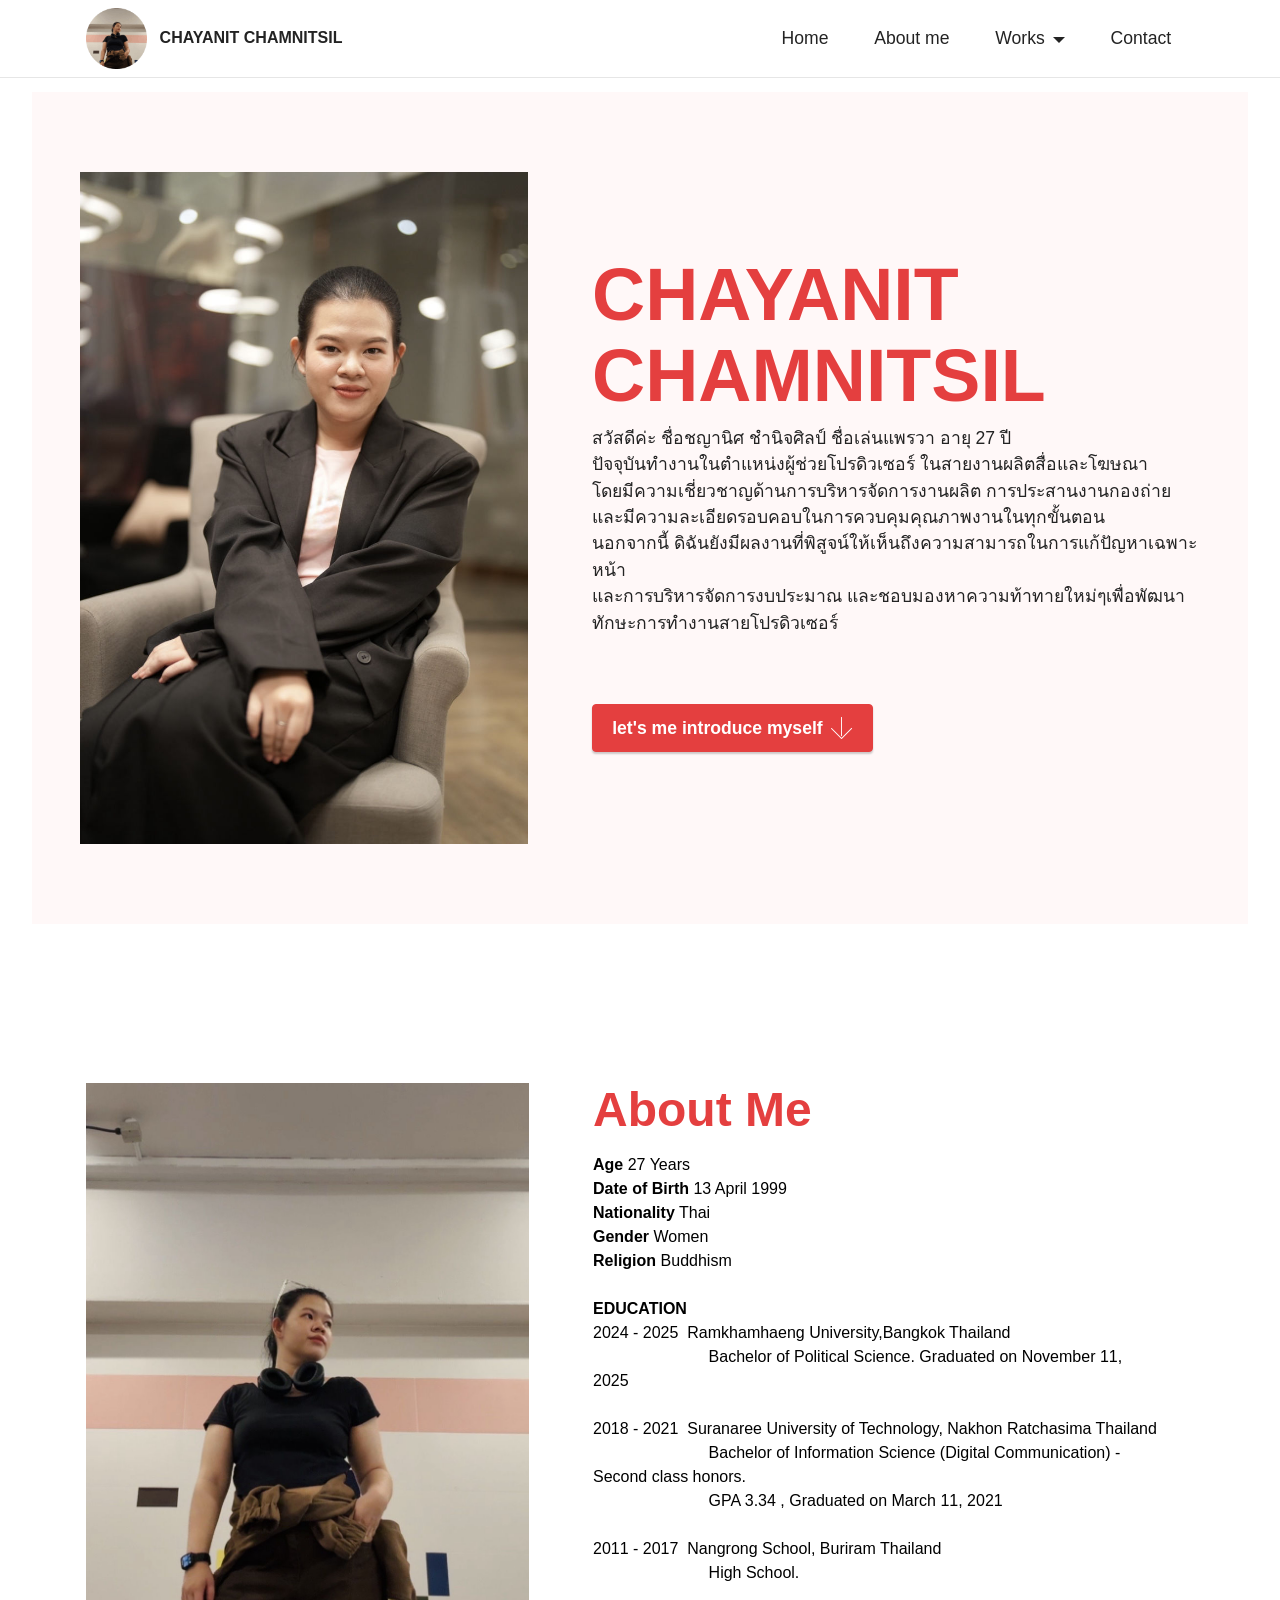
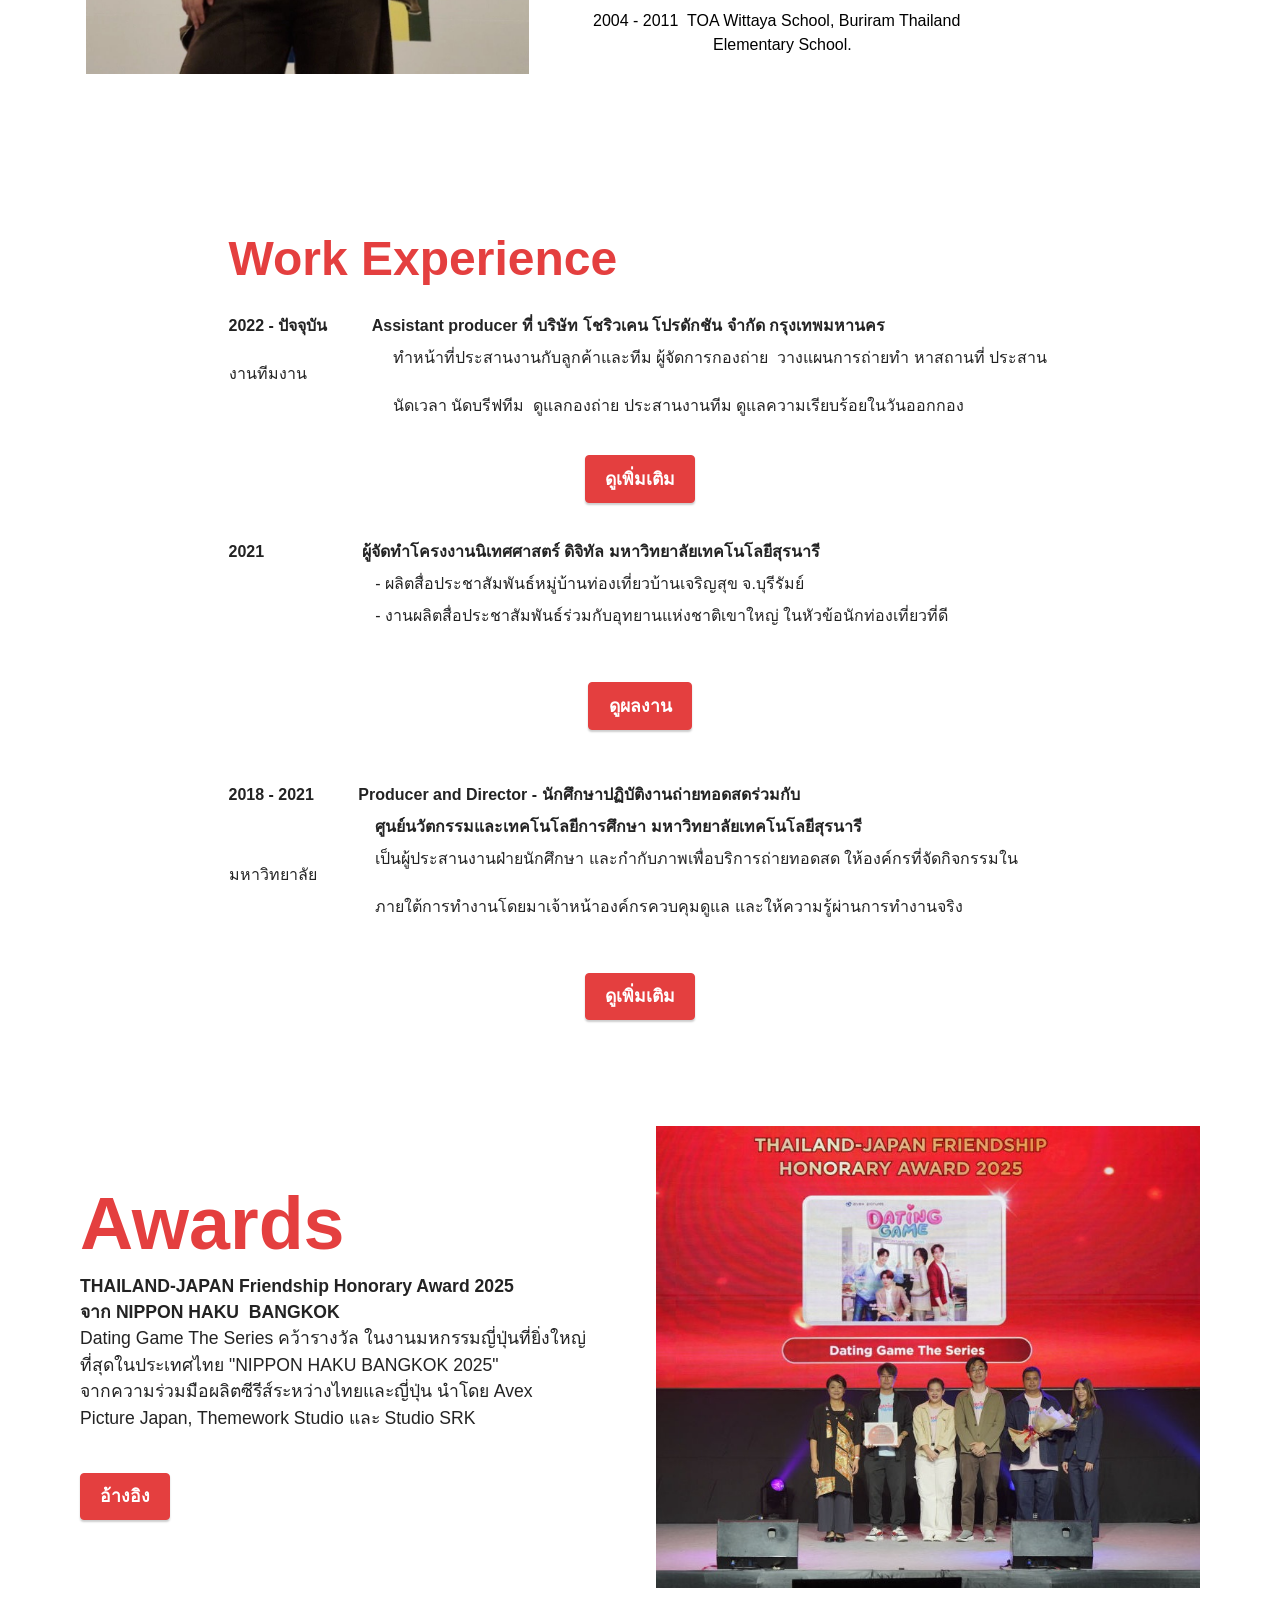
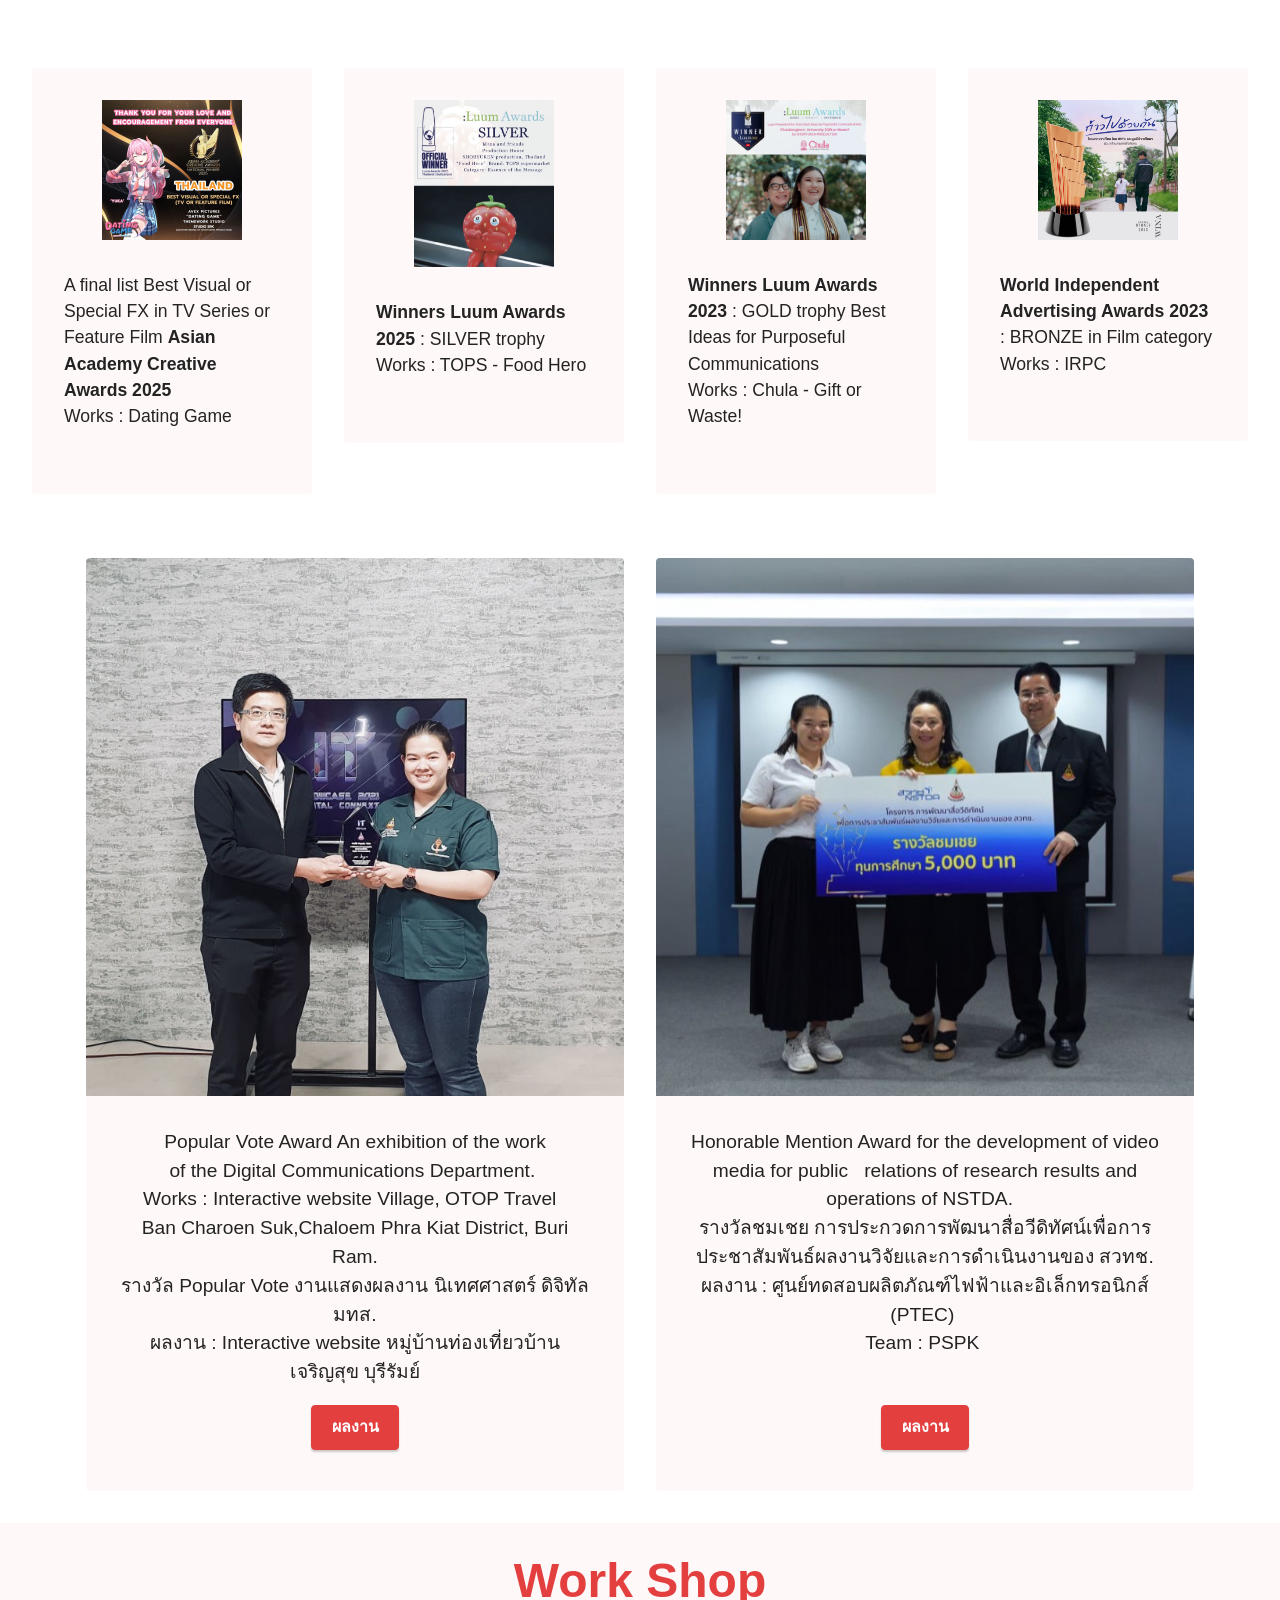
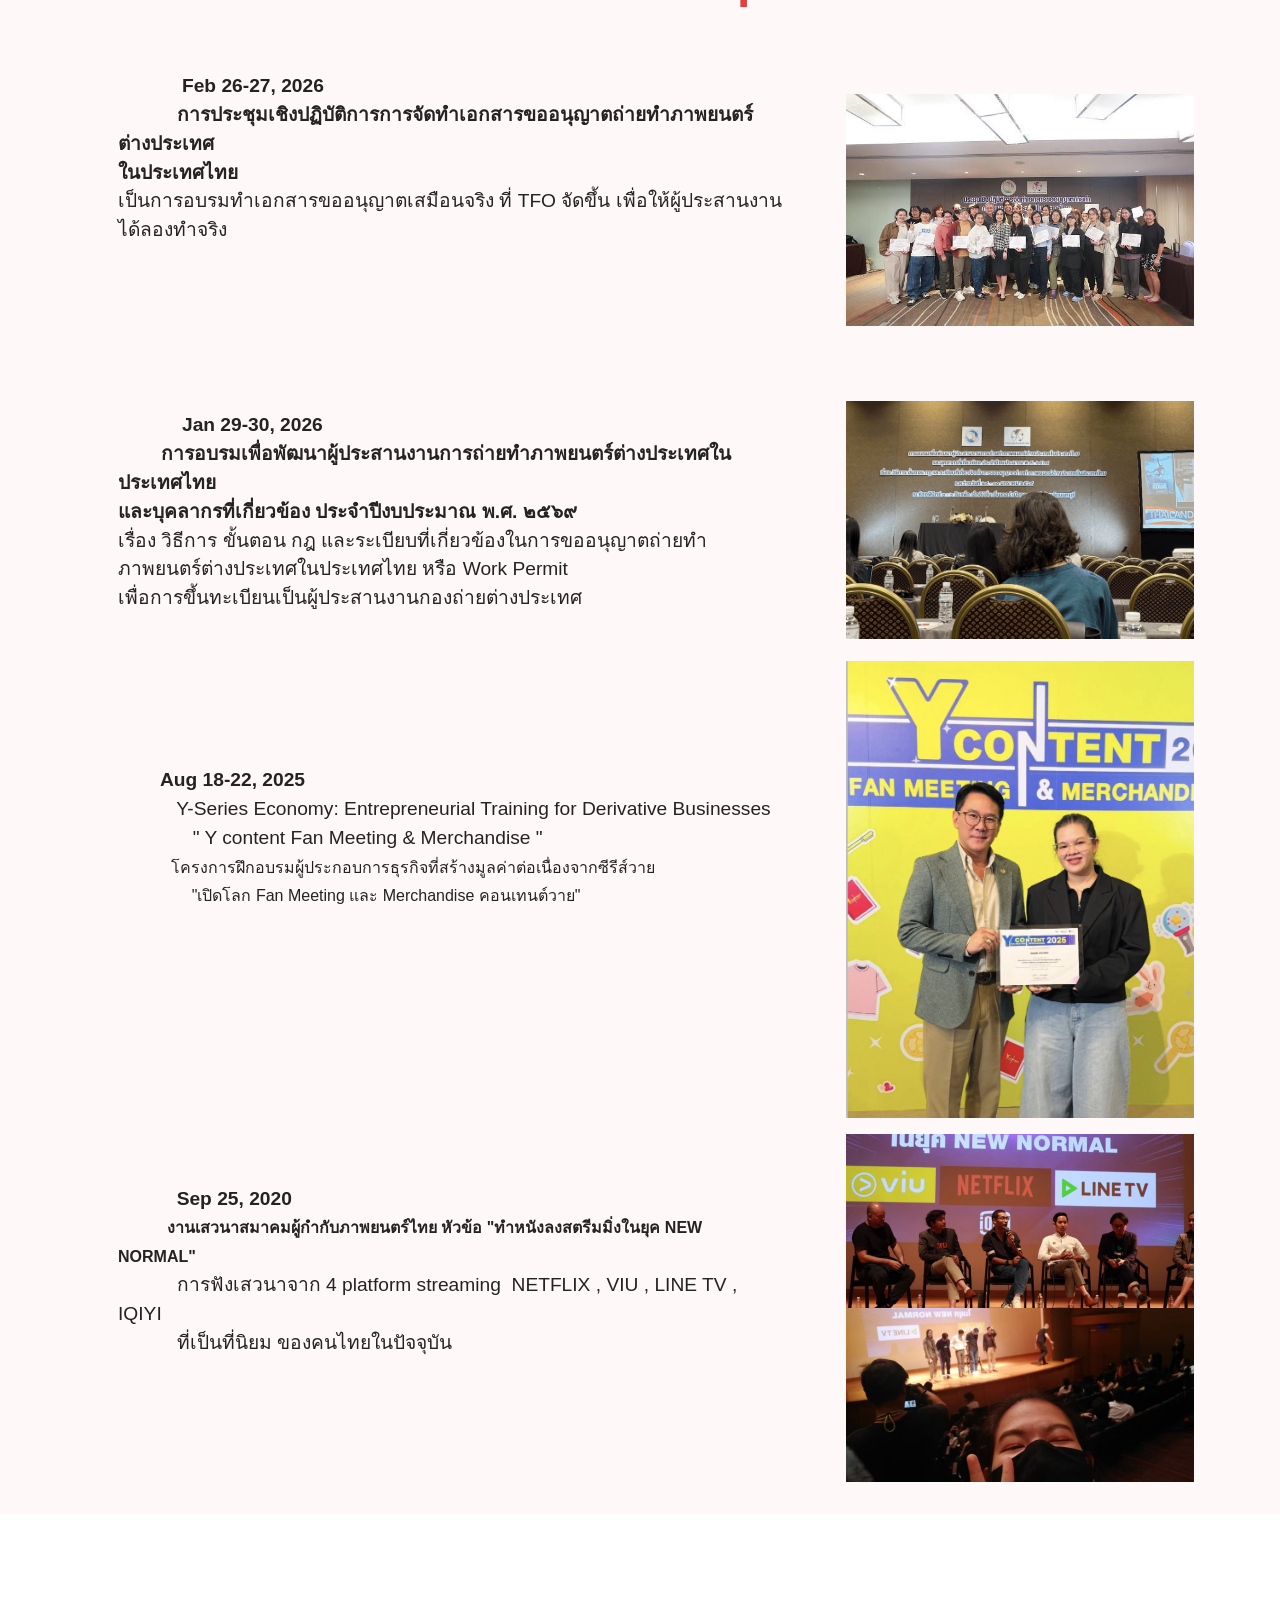
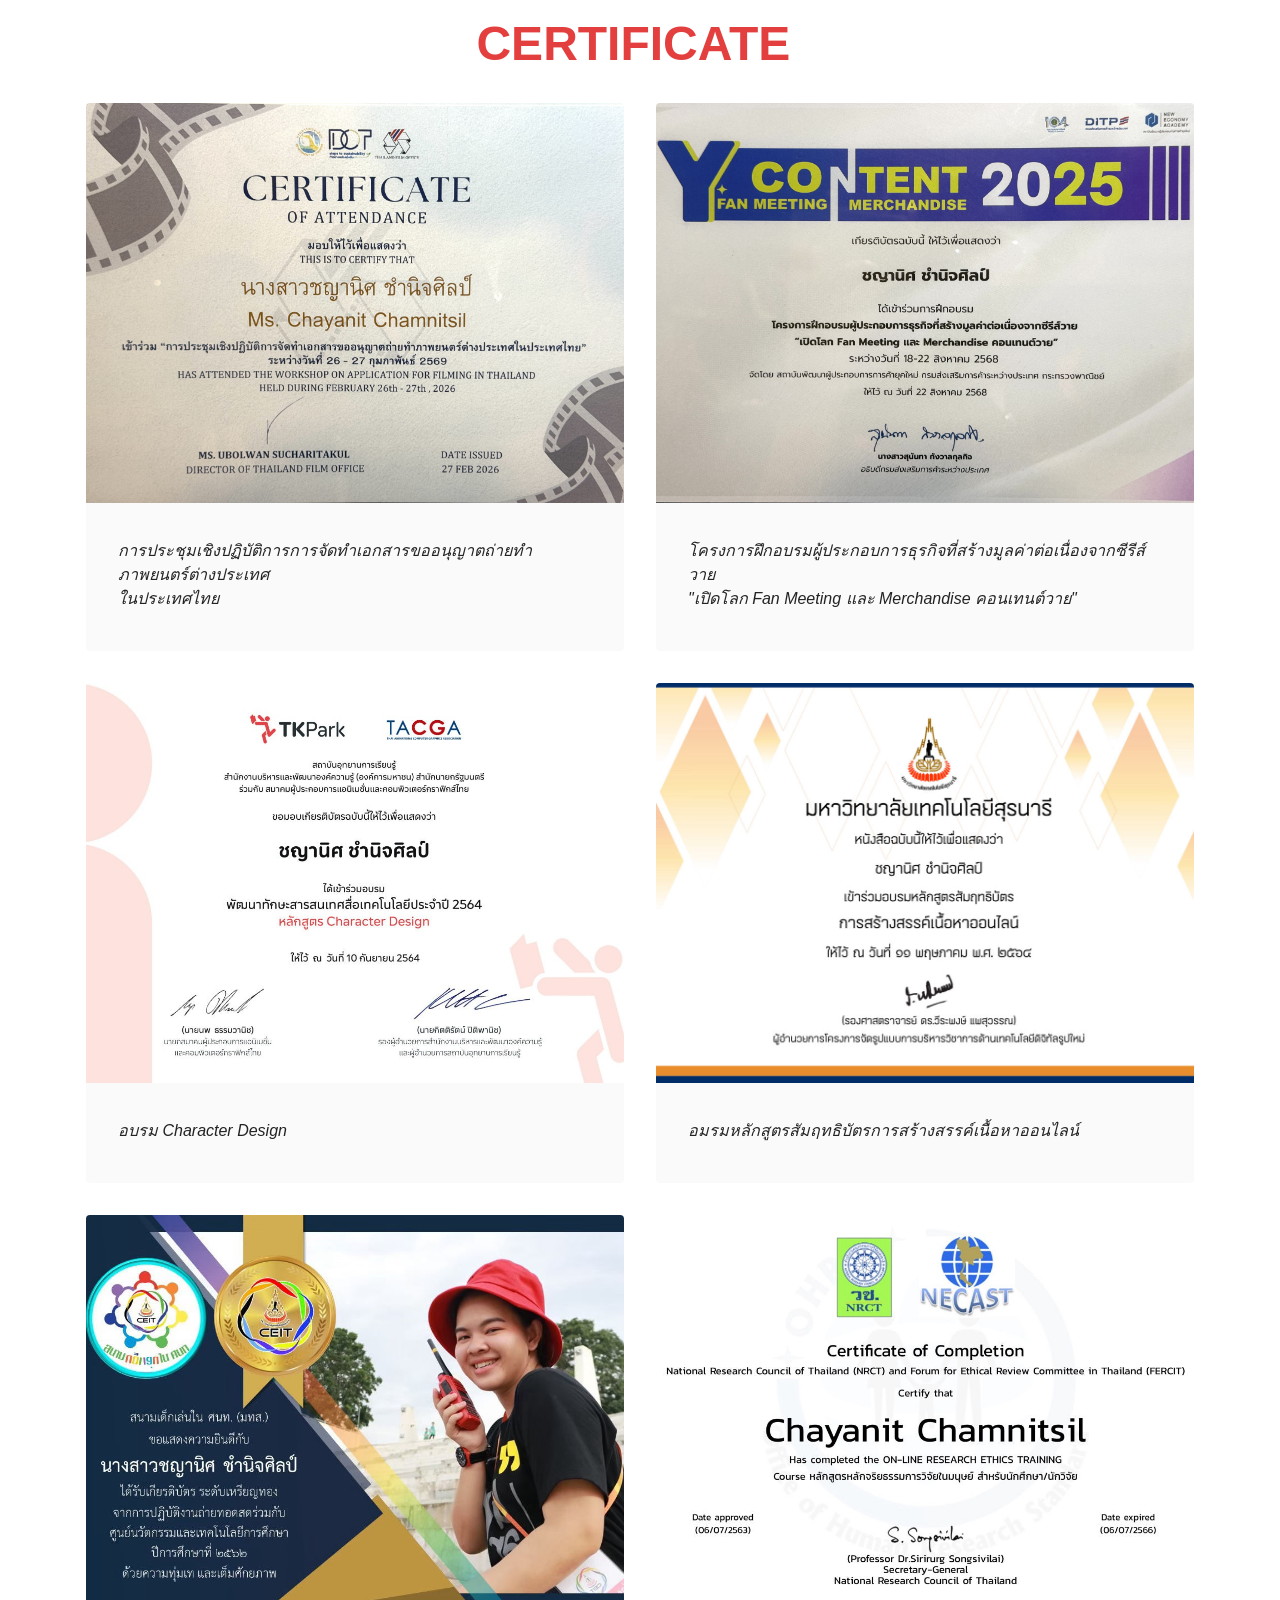
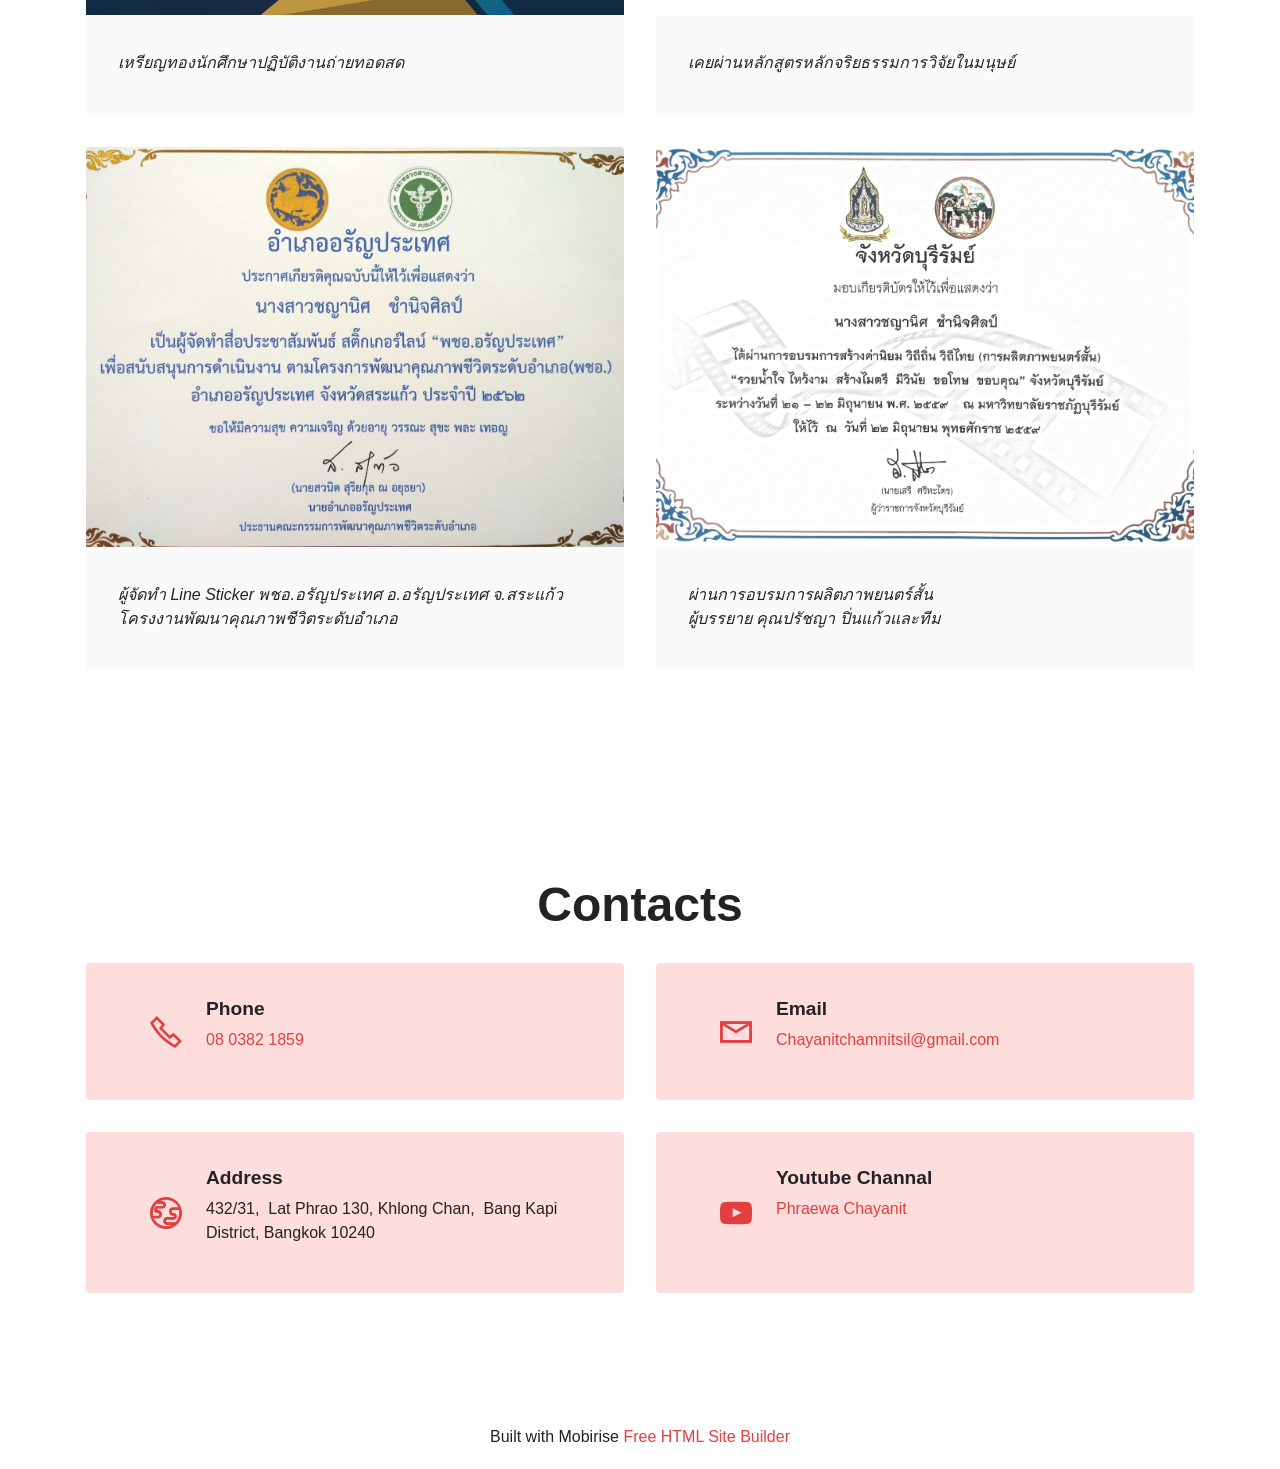
==== commit 5e8b3a0d: "create github pages" ====
--- a/index.html
+++ b/index.html
@@ -19,7 +19,7 @@
   <link rel="stylesheet" href="assets/theme/css/style.css">
   <link rel="preload" href="https://fonts.googleapis.com/css?family=IBM+Plex+Sans+Thai:100,200,300,400,500,600,700&display=swap" as="style" onload="this.onload=null;this.rel='stylesheet'">
   <noscript><link rel="stylesheet" href="https://fonts.googleapis.com/css?family=IBM+Plex+Sans+Thai:100,200,300,400,500,600,700&display=swap"></noscript>
-  <link rel="preload" as="style" href="assets/mobirise/css/mbr-additional.css?v=NwZLpP"><link rel="stylesheet" href="assets/mobirise/css/mbr-additional.css?v=NwZLpP" type="text/css">
+  <link rel="preload" as="style" href="assets/mobirise/css/mbr-additional.css?v=3x5nbR"><link rel="stylesheet" href="assets/mobirise/css/mbr-additional.css?v=3x5nbR" type="text/css">
 
   
   
@@ -572,7 +572,7 @@
             </div>
         </div>
     </div>
-</section><section class="display-7" style="padding: 0;align-items: center;justify-content: center;flex-wrap: wrap;    align-content: center;display: flex;position: relative;height: 4rem;"><a href="https://mobiri.se/1575482" style="flex: 1 1;height: 4rem;position: absolute;width: 100%;z-index: 1;"><img alt=" Free Web  Creation Software" style="height: 4rem;" src="[data-uri]"></a><p style="margin: 0;text-align: center;" class="display-7">Designed with Mobirise &#8204;</p><a style="z-index:1" href="https://mobirise.com/html-builder.html">Best HTML Site Creator</a></section><script src="assets/bootstrap/js/bootstrap.bundle.min.js"></script>  <script src="assets/smoothscroll/smooth-scroll.js"></script>  <script src="assets/ytplayer/index.js"></script>  <script src="assets/dropdown/js/navbar-dropdown.js"></script>  <script src="assets/theme/js/script.js"></script>  
+</section><section class="display-7" style="padding: 0;align-items: center;justify-content: center;flex-wrap: wrap;    align-content: center;display: flex;position: relative;height: 4rem;"><a href="https://mobiri.se/1575482" style="flex: 1 1;height: 4rem;position: absolute;width: 100%;z-index: 1;"><img alt=" Free Web  Builder Software" style="height: 4rem;" src="[data-uri]"></a><p style="margin: 0;text-align: center;" class="display-7">Built with Mobirise &#8204;</p><a style="z-index:1" href="https://mobirise.com/html-builder.html">Free HTML Site Builder</a></section><script src="assets/bootstrap/js/bootstrap.bundle.min.js"></script>  <script src="assets/smoothscroll/smooth-scroll.js"></script>  <script src="assets/ytplayer/index.js"></script>  <script src="assets/dropdown/js/navbar-dropdown.js"></script>  <script src="assets/theme/js/script.js"></script>  
   
   
  <div id="scrollToTop" class="scrollToTop mbr-arrow-up"><a style="text-align: center;"><i class="mbr-arrow-up-icon mbr-arrow-up-icon-cm cm-icon cm-icon-smallarrow-up"></i></a></div>
--- a/assets/web/assets/mobirise-icons2/mobirise2.css
+++ b/assets/web/assets/mobirise-icons2/mobirise2.css
@@ -0,0 +1,499 @@
+@font-face {
+  font-family: 'Moririse2';
+  font-display: swap;
+  src:  url('mobirise2.eot?f2bix4');
+  src:  url('mobirise2.eot?f2bix4#iefix') format('embedded-opentype'),
+    url('mobirise2.woff2?f2bix4') format('woff2'),
+    url('mobirise2.woff?f2bix4') format('woff'),
+    url('mobirise2.ttf?f2bix4') format('truetype'),
+    url('mobirise2.svg?f2bix4#mobirise2') format('svg');
+  font-weight: normal;
+  font-style: normal;
+}
+
+[class^="mobi-"], [class*=" mobi-"] {
+  /* use !important to prevent issues with browser extensions that change fonts */
+  font-family: 'Moririse2' !important;
+  speak: none;
+  font-style: normal;
+  font-weight: normal;
+  font-variant: normal;
+  text-transform: none;
+  line-height: 1;
+
+  /* Better Font Rendering =========== */
+  -webkit-font-smoothing: antialiased;
+  -moz-osx-font-smoothing: grayscale;
+}
+
+.mobi-mbri-add-submenu:before {
+  content: "\e900";
+}
+.mobi-mbri-alert:before {
+  content: "\e901";
+}
+.mobi-mbri-align-center:before {
+  content: "\e902";
+}
+.mobi-mbri-align-justify:before {
+  content: "\e903";
+}
+.mobi-mbri-align-left:before {
+  content: "\e904";
+}
+.mobi-mbri-align-right:before {
+  content: "\e905";
+}
+.mobi-mbri-android:before {
+  content: "\e906";
+}
+.mobi-mbri-apple:before {
+  content: "\e907";
+}
+.mobi-mbri-arrow-down:before {
+  content: "\e908";
+}
+.mobi-mbri-arrow-next:before {
+  content: "\e909";
+}
+.mobi-mbri-arrow-prev:before {
+  content: "\e90a";
+}
+.mobi-mbri-arrow-up:before {
+  content: "\e90b";
+}
+.mobi-mbri-bold:before {
+  content: "\e90c";
+}
+.mobi-mbri-bookmark:before {
+  content: "\e90d";
+}
+.mobi-mbri-bootstrap:before {
+  content: "\e90e";
+}
+.mobi-mbri-briefcase:before {
+  content: "\e90f";
+}
+.mobi-mbri-browse:before {
+  content: "\e910";
+}
+.mobi-mbri-bulleted-list:before {
+  content: "\e911";
+}
+.mobi-mbri-calendar:before {
+  content: "\e912";
+}
+.mobi-mbri-camera:before {
+  content: "\e913";
+}
+.mobi-mbri-cart-add:before {
+  content: "\e914";
+}
+.mobi-mbri-cart-full:before {
+  content: "\e915";
+}
+.mobi-mbri-cash:before {
+  content: "\e916";
+}
+.mobi-mbri-change-style:before {
+  content: "\e917";
+}
+.mobi-mbri-chat:before {
+  content: "\e918";
+}
+.mobi-mbri-clock:before {
+  content: "\e919";
+}
+.mobi-mbri-close:before {
+  content: "\e91a";
+}
+.mobi-mbri-cloud:before {
+  content: "\e91b";
+}
+.mobi-mbri-code:before {
+  content: "\e91c";
+}
+.mobi-mbri-contact-form:before {
+  content: "\e91d";
+}
+.mobi-mbri-credit-card:before {
+  content: "\e91e";
+}
+.mobi-mbri-cursor-click:before {
+  content: "\e91f";
+}
+.mobi-mbri-cust-feedback:before {
+  content: "\e920";
+}
+.mobi-mbri-database:before {
+  content: "\e921";
+}
+.mobi-mbri-delivery:before {
+  content: "\e922";
+}
+.mobi-mbri-desktop:before {
+  content: "\e923";
+}
+.mobi-mbri-devices:before {
+  content: "\e924";
+}
+.mobi-mbri-down:before {
+  content: "\e925";
+}
+.mobi-mbri-download-2:before {
+  content: "\e926";
+}
+.mobi-mbri-download:before {
+  content: "\e927";
+}
+.mobi-mbri-drag-n-drop-2:before {
+  content: "\e928";
+}
+.mobi-mbri-drag-n-drop:before {
+  content: "\e929";
+}
+.mobi-mbri-edit-2:before {
+  content: "\e92a";
+}
+.mobi-mbri-edit:before {
+  content: "\e92b";
+}
+.mobi-mbri-error:before {
+  content: "\e92c";
+}
+.mobi-mbri-extension:before {
+  content: "\e92d";
+}
+.mobi-mbri-features:before {
+  content: "\e92e";
+}
+.mobi-mbri-file:before {
+  content: "\e92f";
+}
+.mobi-mbri-flag:before {
+  content: "\e930";
+}
+.mobi-mbri-folder:before {
+  content: "\e931";
+}
+.mobi-mbri-gift:before {
+  content: "\e932";
+}
+.mobi-mbri-github:before {
+  content: "\e933";
+}
+.mobi-mbri-globe-2:before {
+  content: "\e934";
+}
+.mobi-mbri-globe:before {
+  content: "\e935";
+}
+.mobi-mbri-growing-chart:before {
+  content: "\e936";
+}
+.mobi-mbri-hearth:before {
+  content: "\e937";
+}
+.mobi-mbri-help:before {
+  content: "\e938";
+}
+.mobi-mbri-home:before {
+  content: "\e939";
+}
+.mobi-mbri-hot-cup:before {
+  content: "\e93a";
+}
+.mobi-mbri-idea:before {
+  content: "\e93b";
+}
+.mobi-mbri-image-gallery:before {
+  content: "\e93c";
+}
+.mobi-mbri-image-slider:before {
+  content: "\e93d";
+}
+.mobi-mbri-info:before {
+  content: "\e93e";
+}
+.mobi-mbri-italic:before {
+  content: "\e93f";
+}
+.mobi-mbri-key:before {
+  content: "\e940";
+}
+.mobi-mbri-laptop:before {
+  content: "\e941";
+}
+.mobi-mbri-layers:before {
+  content: "\e942";
+}
+.mobi-mbri-left-right:before {
+  content: "\e943";
+}
+.mobi-mbri-left:before {
+  content: "\e944";
+}
+.mobi-mbri-letter:before {
+  content: "\e945";
+}
+.mobi-mbri-like:before {
+  content: "\e946";
+}
+.mobi-mbri-link:before {
+  content: "\e947";
+}
+.mobi-mbri-lock:before {
+  content: "\e948";
+}
+.mobi-mbri-login:before {
+  content: "\e949";
+}
+.mobi-mbri-logout:before {
+  content: "\e94a";
+}
+.mobi-mbri-magic-stick:before {
+  content: "\e94b";
+}
+.mobi-mbri-map-pin:before {
+  content: "\e94c";
+}
+.mobi-mbri-menu:before {
+  content: "\e94d";
+}
+.mobi-mbri-mobile-2:before {
+  content: "\e94e";
+}
+.mobi-mbri-mobile-horizontal:before {
+  content: "\e94f";
+}
+.mobi-mbri-mobile:before {
+  content: "\e950";
+}
+.mobi-mbri-mobirise:before {
+  content: "\e951";
+}
+.mobi-mbri-more-horizontal:before {
+  content: "\e952";
+}
+.mobi-mbri-more-vertical:before {
+  content: "\e953";
+}
+.mobi-mbri-music:before {
+  content: "\e954";
+}
+.mobi-mbri-new-file:before {
+  content: "\e955";
+}
+.mobi-mbri-numbered-list:before {
+  content: "\e956";
+}
+.mobi-mbri-opened-folder:before {
+  content: "\e957";
+}
+.mobi-mbri-pages:before {
+  content: "\e958";
+}
+.mobi-mbri-paper-plane:before {
+  content: "\e959";
+}
+.mobi-mbri-paperclip:before {
+  content: "\e95a";
+}
+.mobi-mbri-phone:before {
+  content: "\e95b";
+}
+.mobi-mbri-photo:before {
+  content: "\e95c";
+}
+.mobi-mbri-photos:before {
+  content: "\e95d";
+}
+.mobi-mbri-pin:before {
+  content: "\e95e";
+}
+.mobi-mbri-play:before {
+  content: "\e95f";
+}
+.mobi-mbri-plus:before {
+  content: "\e960";
+}
+.mobi-mbri-preview:before {
+  content: "\e961";
+}
+.mobi-mbri-print:before {
+  content: "\e962";
+}
+.mobi-mbri-protect:before {
+  content: "\e963";
+}
+.mobi-mbri-question:before {
+  content: "\e964";
+}
+.mobi-mbri-quote-left:before {
+  content: "\e965";
+}
+.mobi-mbri-quote-right:before {
+  content: "\e966";
+}
+.mobi-mbri-redo:before {
+  content: "\e967";
+}
+.mobi-mbri-refresh:before {
+  content: "\e968";
+}
+.mobi-mbri-responsive-2:before {
+  content: "\e969";
+}
+.mobi-mbri-responsive:before {
+  content: "\e96a";
+}
+.mobi-mbri-right:before {
+  content: "\e96b";
+}
+.mobi-mbri-rocket:before {
+  content: "\e96c";
+}
+.mobi-mbri-sad-face:before {
+  content: "\e96d";
+}
+.mobi-mbri-sale:before {
+  content: "\e96e";
+}
+.mobi-mbri-save:before {
+  content: "\e96f";
+}
+.mobi-mbri-search:before {
+  content: "\e970";
+}
+.mobi-mbri-setting-2:before {
+  content: "\e971";
+}
+.mobi-mbri-setting-3:before {
+  content: "\e972";
+}
+.mobi-mbri-setting:before {
+  content: "\e973";
+}
+.mobi-mbri-share:before {
+  content: "\e974";
+}
+.mobi-mbri-shopping-bag:before {
+  content: "\e975";
+}
+.mobi-mbri-shopping-basket:before {
+  content: "\e976";
+}
+.mobi-mbri-shopping-cart:before {
+  content: "\e977";
+}
+.mobi-mbri-sites:before {
+  content: "\e978";
+}
+.mobi-mbri-smile-face:before {
+  content: "\e979";
+}
+.mobi-mbri-speed:before {
+  content: "\e97a";
+}
+.mobi-mbri-star:before {
+  content: "\e97b";
+}
+.mobi-mbri-success:before {
+  content: "\e97c";
+}
+.mobi-mbri-sun:before {
+  content: "\e97d";
+}
+.mobi-mbri-sun2:before {
+  content: "\e97e";
+}
+.mobi-mbri-tablet-vertical:before {
+  content: "\e97f";
+}
+.mobi-mbri-tablet:before {
+  content: "\e980";
+}
+.mobi-mbri-target:before {
+  content: "\e981";
+}
+.mobi-mbri-timer:before {
+  content: "\e982";
+}
+.mobi-mbri-to-ftp:before {
+  content: "\e983";
+}
+.mobi-mbri-to-local-drive:before {
+  content: "\e984";
+}
+.mobi-mbri-touch-swipe:before {
+  content: "\e985";
+}
+.mobi-mbri-touch:before {
+  content: "\e986";
+}
+.mobi-mbri-trash:before {
+  content: "\e987";
+}
+.mobi-mbri-underline:before {
+  content: "\e988";
+}
+.mobi-mbri-undo:before {
+  content: "\e989";
+}
+.mobi-mbri-unlink:before {
+  content: "\e98a";
+}
+.mobi-mbri-unlock:before {
+  content: "\e98b";
+}
+.mobi-mbri-up-down:before {
+  content: "\e98c";
+}
+.mobi-mbri-up:before {
+  content: "\e98d";
+}
+.mobi-mbri-update:before {
+  content: "\e98e";
+}
+.mobi-mbri-upload-2:before {
+  content: "\e98f";
+}
+.mobi-mbri-upload:before {
+  content: "\e990";
+}
+.mobi-mbri-user-2:before {
+  content: "\e991";
+}
+.mobi-mbri-user:before {
+  content: "\e992";
+}
+.mobi-mbri-users:before {
+  content: "\e993";
+}
+.mobi-mbri-video-play:before {
+  content: "\e994";
+}
+.mobi-mbri-video:before {
+  content: "\e995";
+}
+.mobi-mbri-watch:before {
+  content: "\e996";
+}
+.mobi-mbri-website-theme-2:before {
+  content: "\e997";
+}
+.mobi-mbri-website-theme:before {
+  content: "\e998";
+}
+.mobi-mbri-wifi:before {
+  content: "\e999";
+}
+.mobi-mbri-windows:before {
+  content: "\e99a";
+}
+.mobi-mbri-zoom-in:before {
+  content: "\e99b";
+}
+.mobi-mbri-zoom-out:before {
+  content: "\e99c";
+}
--- a/assets/web/assets/mobirise-icons/mobirise-icons.css
+++ b/assets/web/assets/mobirise-icons/mobirise-icons.css
@@ -0,0 +1,478 @@
+@font-face {
+  font-family: 'MobiriseIcons';
+  src:  url('mobirise-icons.eot?spat4u');
+  src:  url('mobirise-icons.eot?spat4u#iefix') format('embedded-opentype'),
+    url('mobirise-icons.woff2?spat4u') format('woff2'),
+    url('mobirise-icons.woff?spat4u') format('woff'),
+    url('mobirise-icons.ttf?spat4u') format('truetype'),
+    url('mobirise-icons.svg?spat4u#MobiriseIcons') format('svg');
+  font-weight: normal;
+  font-style: normal;
+  font-display: swap;
+}
+
+[class^="mbri-"], [class*=" mbri-"] {
+  /* use !important to prevent issues with browser extensions that change fonts */
+  font-family: MobiriseIcons !important;
+  speak: none;
+  font-style: normal;
+  font-weight: normal;
+  font-variant: normal;
+  text-transform: none;
+  line-height: 1;
+
+  /* Better Font Rendering =========== */
+  -webkit-font-smoothing: antialiased;
+  -moz-osx-font-smoothing: grayscale;
+}
+
+.mbri-add-submenu:before {
+  content: "\e900";
+}
+.mbri-alert:before {
+  content: "\e901";
+}
+.mbri-align-center:before {
+  content: "\e902";
+}
+.mbri-align-justify:before {
+  content: "\e903";
+}
+.mbri-align-left:before {
+  content: "\e904";
+}
+.mbri-align-right:before {
+  content: "\e905";
+}
+.mbri-android:before {
+  content: "\e906";
+}
+.mbri-apple:before {
+  content: "\e907";
+}
+.mbri-arrow-down:before {
+  content: "\e908";
+}
+.mbri-arrow-next:before {
+  content: "\e909";
+}
+.mbri-arrow-prev:before {
+  content: "\e90a";
+}
+.mbri-arrow-up:before {
+  content: "\e90b";
+}
+.mbri-bold:before {
+  content: "\e90c";
+}
+.mbri-bookmark:before {
+  content: "\e90d";
+}
+.mbri-bootstrap:before {
+  content: "\e90e";
+}
+.mbri-briefcase:before {
+  content: "\e90f";
+}
+.mbri-browse:before {
+  content: "\e910";
+}
+.mbri-bulleted-list:before {
+  content: "\e911";
+}
+.mbri-calendar:before {
+  content: "\e912";
+}
+.mbri-camera:before {
+  content: "\e913";
+}
+.mbri-cart-add:before {
+  content: "\e914";
+}
+.mbri-cart-full:before {
+  content: "\e915";
+}
+.mbri-cash:before {
+  content: "\e916";
+}
+.mbri-change-style:before {
+  content: "\e917";
+}
+.mbri-chat:before {
+  content: "\e918";
+}
+.mbri-clock:before {
+  content: "\e919";
+}
+.mbri-close:before {
+  content: "\e91a";
+}
+.mbri-cloud:before {
+  content: "\e91b";
+}
+.mbri-code:before {
+  content: "\e91c";
+}
+.mbri-contact-form:before {
+  content: "\e91d";
+}
+.mbri-credit-card:before {
+  content: "\e91e";
+}
+.mbri-cursor-click:before {
+  content: "\e91f";
+}
+.mbri-cust-feedback:before {
+  content: "\e920";
+}
+.mbri-database:before {
+  content: "\e921";
+}
+.mbri-delivery:before {
+  content: "\e922";
+}
+.mbri-desktop:before {
+  content: "\e923";
+}
+.mbri-devices:before {
+  content: "\e924";
+}
+.mbri-down:before {
+  content: "\e925";
+}
+.mbri-download:before {
+  content: "\e989";
+}
+.mbri-drag-n-drop:before {
+  content: "\e927";
+}
+.mbri-drag-n-drop2:before {
+  content: "\e928";
+}
+.mbri-edit:before {
+  content: "\e929";
+}
+.mbri-edit2:before {
+  content: "\e92a";
+}
+.mbri-error:before {
+  content: "\e92b";
+}
+.mbri-extension:before {
+  content: "\e92c";
+}
+.mbri-features:before {
+  content: "\e92d";
+}
+.mbri-file:before {
+  content: "\e92e";
+}
+.mbri-flag:before {
+  content: "\e92f";
+}
+.mbri-folder:before {
+  content: "\e930";
+}
+.mbri-gift:before {
+  content: "\e931";
+}
+.mbri-github:before {
+  content: "\e932";
+}
+.mbri-globe:before {
+  content: "\e933";
+}
+.mbri-globe-2:before {
+  content: "\e934";
+}
+.mbri-growing-chart:before {
+  content: "\e935";
+}
+.mbri-hearth:before {
+  content: "\e936";
+}
+.mbri-help:before {
+  content: "\e937";
+}
+.mbri-home:before {
+  content: "\e938";
+}
+.mbri-hot-cup:before {
+  content: "\e939";
+}
+.mbri-idea:before {
+  content: "\e93a";
+}
+.mbri-image-gallery:before {
+  content: "\e93b";
+}
+.mbri-image-slider:before {
+  content: "\e93c";
+}
+.mbri-info:before {
+  content: "\e93d";
+}
+.mbri-italic:before {
+  content: "\e93e";
+}
+.mbri-key:before {
+  content: "\e93f";
+}
+.mbri-laptop:before {
+  content: "\e940";
+}
+.mbri-layers:before {
+  content: "\e941";
+}
+.mbri-left-right:before {
+  content: "\e942";
+}
+.mbri-left:before {
+  content: "\e943";
+}
+.mbri-letter:before {
+  content: "\e944";
+}
+.mbri-like:before {
+  content: "\e945";
+}
+.mbri-link:before {
+  content: "\e946";
+}
+.mbri-lock:before {
+  content: "\e947";
+}
+.mbri-login:before {
+  content: "\e948";
+}
+.mbri-logout:before {
+  content: "\e949";
+}
+.mbri-magic-stick:before {
+  content: "\e94a";
+}
+.mbri-map-pin:before {
+  content: "\e94b";
+}
+.mbri-menu:before {
+  content: "\e94c";
+}
+.mbri-mobile:before {
+  content: "\e94d";
+}
+.mbri-mobile2:before {
+  content: "\e94e";
+}
+.mbri-mobirise:before {
+  content: "\e94f";
+}
+.mbri-more-horizontal:before {
+  content: "\e950";
+}
+.mbri-more-vertical:before {
+  content: "\e951";
+}
+.mbri-music:before {
+  content: "\e952";
+}
+.mbri-new-file:before {
+  content: "\e953";
+}
+.mbri-numbered-list:before {
+  content: "\e954";
+}
+.mbri-opened-folder:before {
+  content: "\e955";
+}
+.mbri-pages:before {
+  content: "\e956";
+}
+.mbri-paper-plane:before {
+  content: "\e957";
+}
+.mbri-paperclip:before {
+  content: "\e958";
+}
+.mbri-photo:before {
+  content: "\e959";
+}
+.mbri-photos:before {
+  content: "\e95a";
+}
+.mbri-pin:before {
+  content: "\e95b";
+}
+.mbri-play:before {
+  content: "\e95c";
+}
+.mbri-plus:before {
+  content: "\e95d";
+}
+.mbri-preview:before {
+  content: "\e95e";
+}
+.mbri-print:before {
+  content: "\e95f";
+}
+.mbri-protect:before {
+  content: "\e960";
+}
+.mbri-question:before {
+  content: "\e961";
+}
+.mbri-quote-left:before {
+  content: "\e962";
+}
+.mbri-quote-right:before {
+  content: "\e963";
+}
+.mbri-refresh:before {
+  content: "\e964";
+}
+.mbri-responsive:before {
+  content: "\e965";
+}
+.mbri-right:before {
+  content: "\e966";
+}
+.mbri-rocket:before {
+  content: "\e967";
+}
+.mbri-sad-face:before {
+  content: "\e968";
+}
+.mbri-sale:before {
+  content: "\e969";
+}
+.mbri-save:before {
+  content: "\e96a";
+}
+.mbri-search:before {
+  content: "\e96b";
+}
+.mbri-setting:before {
+  content: "\e96c";
+}
+.mbri-setting2:before {
+  content: "\e96d";
+}
+.mbri-setting3:before {
+  content: "\e96e";
+}
+.mbri-share:before {
+  content: "\e96f";
+}
+.mbri-shopping-bag:before {
+  content: "\e970";
+}
+.mbri-shopping-basket:before {
+  content: "\e971";
+}
+.mbri-shopping-cart:before {
+  content: "\e972";
+}
+.mbri-sites:before {
+  content: "\e973";
+}
+.mbri-smile-face:before {
+  content: "\e974";
+}
+.mbri-speed:before {
+  content: "\e975";
+}
+.mbri-star:before {
+  content: "\e976";
+}
+.mbri-success:before {
+  content: "\e977";
+}
+.mbri-sun:before {
+  content: "\e978";
+}
+.mbri-sun2:before {
+  content: "\e979";
+}
+.mbri-tablet:before {
+  content: "\e97a";
+}
+.mbri-tablet-vertical:before {
+  content: "\e97b";
+}
+.mbri-target:before {
+  content: "\e97c";
+}
+.mbri-timer:before {
+  content: "\e97d";
+}
+.mbri-to-ftp:before {
+  content: "\e97e";
+}
+.mbri-to-local-drive:before {
+  content: "\e97f";
+}
+.mbri-touch-swipe:before {
+  content: "\e980";
+}
+.mbri-touch:before {
+  content: "\e981";
+}
+.mbri-trash:before {
+  content: "\e982";
+}
+.mbri-underline:before {
+  content: "\e983";
+}
+.mbri-unlink:before {
+  content: "\e984";
+}
+.mbri-unlock:before {
+  content: "\e985";
+}
+.mbri-up-down:before {
+  content: "\e986";
+}
+.mbri-up:before {
+  content: "\e987";
+}
+.mbri-update:before {
+  content: "\e988";
+}
+.mbri-upload:before {
+ content: "\e926"; 
+}
+.mbri-user:before {
+  content: "\e98a";
+}
+.mbri-user2:before {
+  content: "\e98b";
+}
+.mbri-users:before {
+  content: "\e98c";
+}
+.mbri-video:before {
+  content: "\e98d";
+}
+.mbri-video-play:before {
+  content: "\e98e";
+}
+.mbri-watch:before {
+  content: "\e98f";
+}
+.mbri-website-theme:before {
+  content: "\e990";
+}
+.mbri-wifi:before {
+  content: "\e991";
+}
+.mbri-windows:before {
+  content: "\e992";
+}
+.mbri-zoom-out:before {
+  content: "\e993";
+}
+.mbri-redo:before {
+  content: "\e994";
+}
+.mbri-undo:before {
+  content: "\e995";
+}
--- a/assets/dropdown/css/style.css
+++ b/assets/dropdown/css/style.css
@@ -0,0 +1,265 @@
+.navbar-dropdown {
+  left: 0;
+  padding: 0;
+  position: absolute;
+  right: 0;
+  top: 0;
+  transition: all 0.45s ease;
+  z-index: 1030;
+  background: #282828; }
+  .navbar-dropdown .navbar-logo {
+    margin-right: 0.8rem;
+    transition: margin 0.3s ease-in-out;
+    vertical-align: middle; }
+    .navbar-dropdown .navbar-logo img {
+      height: 3.125rem;
+      transition: all 0.3s ease-in-out; }
+    .navbar-dropdown .navbar-logo.mbr-iconfont {
+      font-size: 3.125rem;
+      line-height: 3.125rem; }
+  .navbar-dropdown .navbar-caption {
+    font-weight: 700;
+    white-space: normal;
+    vertical-align: -4px;
+    line-height: 3.125rem !important; }
+    .navbar-dropdown .navbar-caption, .navbar-dropdown .navbar-caption:hover {
+      color: inherit;
+      text-decoration: none; }
+  .navbar-dropdown .mbr-iconfont + .navbar-caption {
+    vertical-align: -1px; }
+  .navbar-dropdown.navbar-fixed-top {
+    position: fixed; }
+  .navbar-dropdown .navbar-brand span {
+    vertical-align: -4px; }
+  .navbar-dropdown.bg-color.transparent {
+    background: none; }
+  .navbar-dropdown.navbar-short .navbar-brand {
+    padding: 0.625rem 0; }
+    .navbar-dropdown.navbar-short .navbar-brand span {
+      vertical-align: -1px; }
+  .navbar-dropdown.navbar-short .navbar-caption {
+    line-height: 2.375rem !important;
+    vertical-align: -2px; }
+  .navbar-dropdown.navbar-short .navbar-logo {
+    margin-right: 0.5rem; }
+    .navbar-dropdown.navbar-short .navbar-logo img {
+      height: 2.375rem; }
+    .navbar-dropdown.navbar-short .navbar-logo.mbr-iconfont {
+      font-size: 2.375rem;
+      line-height: 2.375rem; }
+  .navbar-dropdown.navbar-short .mbr-table-cell {
+    height: 3.625rem; }
+  .navbar-dropdown .navbar-close {
+    left: 0.6875rem;
+    position: fixed;
+    top: 0.75rem;
+    z-index: 1000; }
+  .navbar-dropdown .hamburger-icon {
+    content: "";
+    display: inline-block;
+    vertical-align: middle;
+    width: 16px;
+    -webkit-box-shadow: 0 -6px 0 1px #282828,0 0 0 1px #282828,0 6px 0 1px #282828;
+    -moz-box-shadow: 0 -6px 0 1px #282828,0 0 0 1px #282828,0 6px 0 1px #282828;
+    box-shadow: 0 -6px 0 1px #282828,0 0 0 1px #282828,0 6px 0 1px #282828; }
+
+.dropdown-menu .dropdown-toggle[data-toggle="dropdown-submenu"]::after {
+  border-bottom: 0.35em solid transparent;
+  border-left: 0.35em solid;
+  border-right: 0;
+  border-top: 0.35em solid transparent;
+  margin-left: 0.3rem; }
+
+.dropdown-menu .dropdown-item:focus {
+  outline: 0; }
+
+.nav-dropdown {
+  font-size: 0.75rem;
+  font-weight: 500;
+  height: auto !important; }
+  .nav-dropdown .nav-btn {
+    padding-left: 1rem; }
+  .nav-dropdown .link {
+    margin: .667em 1.667em;
+    font-weight: 500;
+    padding: 0;
+    transition: color .2s ease-in-out; }
+    .nav-dropdown .link.dropdown-toggle {
+      margin-right: 2.583em; }
+      .nav-dropdown .link.dropdown-toggle::after {
+        margin-left: .25rem;
+        border-top: 0.35em solid;
+        border-right: 0.35em solid transparent;
+        border-left: 0.35em solid transparent;
+        border-bottom: 0; }
+      .nav-dropdown .link.dropdown-toggle[aria-expanded="true"] {
+        margin: 0;
+        padding: 0.667em 3.263em  0.667em 1.667em; }
+  .nav-dropdown .link::after,
+  .nav-dropdown .dropdown-item::after {
+    color: inherit; }
+  .nav-dropdown .btn {
+    font-size: 0.75rem;
+    font-weight: 700;
+    letter-spacing: 0;
+    margin-bottom: 0;
+    padding-left: 1.25rem;
+    padding-right: 1.25rem; }
+  .nav-dropdown .dropdown-menu {
+    border-radius: 0;
+    border: 0;
+    left: 0;
+    margin: 0;
+    padding-bottom: 1.25rem;
+    padding-top: 1.25rem;
+    position: relative; }
+  .nav-dropdown .dropdown-submenu {
+    margin-left: 0.125rem;
+    top: 0; }
+  .nav-dropdown .dropdown-item {
+    font-weight: 500;
+    line-height: 2;
+    padding: 0.3846em 4.615em 0.3846em 1.5385em;
+    position: relative;
+    transition: color .2s ease-in-out, background-color .2s ease-in-out; }
+    .nav-dropdown .dropdown-item::after {
+      margin-top: -0.3077em;
+      position: absolute;
+      right: 1.1538em;
+      top: 50%; }
+    .nav-dropdown .dropdown-item:focus, .nav-dropdown .dropdown-item:hover {
+      background: none; }
+
+@media (max-width: 767px) {
+  .nav-dropdown.navbar-toggleable-sm {
+    bottom: 0;
+    display: none;
+    left: 0;
+    overflow-x: hidden;
+    position: fixed;
+    top: 0;
+    transform: translateX(-100%);
+    -ms-transform: translateX(-100%);
+    -webkit-transform: translateX(-100%);
+    width: 18.75rem;
+    z-index: 999; } }
+.nav-dropdown.navbar-toggleable-xl {
+  bottom: 0;
+  display: none;
+  left: 0;
+  overflow-x: hidden;
+  position: fixed;
+  top: 0;
+  transform: translateX(-100%);
+  -ms-transform: translateX(-100%);
+  -webkit-transform: translateX(-100%);
+  width: 18.75rem;
+  z-index: 999; }
+
+.nav-dropdown-sm {
+  display: block !important;
+  overflow-x: hidden;
+  overflow: auto;
+  padding-top: 3.875rem; }
+  .nav-dropdown-sm::after {
+    content: "";
+    display: block;
+    height: 3rem;
+    width: 100%; }
+  .nav-dropdown-sm.collapse.in ~ .navbar-close {
+    display: block !important; }
+  .nav-dropdown-sm.collapsing, .nav-dropdown-sm.collapse.in {
+    transform: translateX(0);
+    -ms-transform: translateX(0);
+    -webkit-transform: translateX(0);
+    transition: all 0.25s ease-out;
+    -webkit-transition: all 0.25s ease-out;
+    background: #282828; }
+  .nav-dropdown-sm.collapsing[aria-expanded="false"] {
+    transform: translateX(-100%);
+    -ms-transform: translateX(-100%);
+    -webkit-transform: translateX(-100%); }
+  .nav-dropdown-sm .nav-item {
+    display: block;
+    margin-left: 0 !important;
+    padding-left: 0; }
+  .nav-dropdown-sm .link,
+  .nav-dropdown-sm .dropdown-item {
+    border-top: 1px dotted rgba(255, 255, 255, 0.1);
+    font-size: 0.8125rem;
+    line-height: 1.6;
+    margin: 0 !important;
+    padding: 0.875rem 2.4rem 0.875rem 1.5625rem !important;
+    position: relative;
+    white-space: normal; }
+    .nav-dropdown-sm .link:focus, .nav-dropdown-sm .link:hover,
+    .nav-dropdown-sm .dropdown-item:focus,
+    .nav-dropdown-sm .dropdown-item:hover {
+      background: rgba(0, 0, 0, 0.2) !important;
+      color: #c0a375; }
+  .nav-dropdown-sm .nav-btn {
+    position: relative;
+    padding: 1.5625rem 1.5625rem 0 1.5625rem; }
+    .nav-dropdown-sm .nav-btn::before {
+      border-top: 1px dotted rgba(255, 255, 255, 0.1);
+      content: "";
+      left: 0;
+      position: absolute;
+      top: 0;
+      width: 100%; }
+    .nav-dropdown-sm .nav-btn + .nav-btn {
+      padding-top: 0.625rem; }
+      .nav-dropdown-sm .nav-btn + .nav-btn::before {
+        display: none; }
+  .nav-dropdown-sm .btn {
+    padding: 0.625rem 0; }
+  .nav-dropdown-sm .dropdown-toggle[data-toggle="dropdown-submenu"]::after {
+    margin-left: .25rem;
+    border-top: 0.35em solid;
+    border-right: 0.35em solid transparent;
+    border-left: 0.35em solid transparent;
+    border-bottom: 0; }
+  .nav-dropdown-sm .dropdown-toggle[data-toggle="dropdown-submenu"][aria-expanded="true"]::after {
+    border-top: 0;
+    border-right: 0.35em solid transparent;
+    border-left: 0.35em solid transparent;
+    border-bottom: 0.35em solid; }
+  .nav-dropdown-sm .dropdown-menu {
+    margin: 0;
+    padding: 0;
+    position: relative;
+    top: 0;
+    left: 0;
+    width: 100%;
+    border: 0;
+    float: none;
+    border-radius: 0;
+    background: none; }
+  .nav-dropdown-sm .dropdown-submenu {
+    left: 100%;
+    margin-left: 0.125rem;
+    margin-top: -1.25rem;
+    top: 0; }
+
+.navbar-toggleable-sm .nav-dropdown .dropdown-menu {
+  position: absolute; }
+
+.navbar-toggleable-sm .nav-dropdown .dropdown-submenu {
+  left: 100%;
+  margin-left: 0.125rem;
+  margin-top: -1.25rem;
+  top: 0; }
+
+.navbar-toggleable-sm.opened .nav-dropdown .dropdown-menu {
+  position: relative; }
+
+.navbar-toggleable-sm.opened .nav-dropdown .dropdown-submenu {
+  left: 0;
+  margin-left: 00rem;
+  margin-top: 0rem;
+  top: 0; }
+
+.is-builder .nav-dropdown.collapsing {
+  transition: none !important; }
+
+
--- a/assets/socicon/css/styles.css
+++ b/assets/socicon/css/styles.css
@@ -0,0 +1,940 @@
+@charset "UTF-8";
+
+@font-face {
+  font-family: 'Socicon';
+  src:  url('../fonts/socicon.eot');
+  src:  url('../fonts/socicon.eot?#iefix') format('embedded-opentype'),
+    url('../fonts/socicon.woff2') format('woff2'),
+    url('../fonts/socicon.ttf') format('truetype'),
+    url('../fonts/socicon.woff') format('woff'),
+    url('../fonts/socicon.svg#socicon') format('svg');
+  font-weight: normal;
+  font-style: normal;
+  font-display: swap;
+}
+
+[data-icon]:before {
+  font-family: "socicon" !important;
+  content: attr(data-icon);
+  font-style: normal !important;
+  font-weight: normal !important;
+  font-variant: normal !important;
+  text-transform: none !important;
+  speak: none;
+  line-height: 1;
+  -webkit-font-smoothing: antialiased;
+  -moz-osx-font-smoothing: grayscale;
+}
+
+[class^="socicon-"], [class*=" socicon-"] {
+  /* use !important to prevent issues with browser extensions that change fonts */
+  font-family: 'Socicon' !important;
+  speak: none;
+  font-style: normal;
+  font-weight: normal;
+  font-variant: normal;
+  text-transform: none;
+  line-height: 1;
+
+  /* Better Font Rendering =========== */
+  -webkit-font-smoothing: antialiased;
+  -moz-osx-font-smoothing: grayscale;
+}
+
+.socicon-500px:before {
+  content: "\e000";
+}
+.socicon-8tracks:before {
+  content: "\e001";
+}
+.socicon-airbnb:before {
+  content: "\e002";
+}
+.socicon-alliance:before {
+  content: "\e003";
+}
+.socicon-amazon:before {
+  content: "\e004";
+}
+.socicon-amplement:before {
+  content: "\e005";
+}
+.socicon-android:before {
+  content: "\e006";
+}
+.socicon-angellist:before {
+  content: "\e007";
+}
+.socicon-apple:before {
+  content: "\e008";
+}
+.socicon-appnet:before {
+  content: "\e009";
+}
+.socicon-baidu:before {
+  content: "\e00a";
+}
+.socicon-bandcamp:before {
+  content: "\e00b";
+}
+.socicon-battlenet:before {
+  content: "\e00c";
+}
+.socicon-mixer:before {
+  content: "\e00d";
+}
+.socicon-bebee:before {
+  content: "\e00e";
+}
+.socicon-bebo:before {
+  content: "\e00f";
+}
+.socicon-behance:before {
+  content: "\e010";
+}
+.socicon-blizzard:before {
+  content: "\e011";
+}
+.socicon-blogger:before {
+  content: "\e012";
+}
+.socicon-buffer:before {
+  content: "\e013";
+}
+.socicon-chrome:before {
+  content: "\e014";
+}
+.socicon-coderwall:before {
+  content: "\e015";
+}
+.socicon-curse:before {
+  content: "\e016";
+}
+.socicon-dailymotion:before {
+  content: "\e017";
+}
+.socicon-deezer:before {
+  content: "\e018";
+}
+.socicon-delicious:before {
+  content: "\e019";
+}
+.socicon-deviantart:before {
+  content: "\e01a";
+}
+.socicon-diablo:before {
+  content: "\e01b";
+}
+.socicon-digg:before {
+  content: "\e01c";
+}
+.socicon-discord:before {
+  content: "\e01d";
+}
+.socicon-disqus:before {
+  content: "\e01e";
+}
+.socicon-douban:before {
+  content: "\e01f";
+}
+.socicon-draugiem:before {
+  content: "\e020";
+}
+.socicon-dribbble:before {
+  content: "\e021";
+}
+.socicon-drupal:before {
+  content: "\e022";
+}
+.socicon-ebay:before {
+  content: "\e023";
+}
+.socicon-ello:before {
+  content: "\e024";
+}
+.socicon-endomodo:before {
+  content: "\e025";
+}
+.socicon-envato:before {
+  content: "\e026";
+}
+.socicon-etsy:before {
+  content: "\e027";
+}
+.socicon-facebook:before {
+  content: "\e028";
+}
+.socicon-feedburner:before {
+  content: "\e029";
+}
+.socicon-filmweb:before {
+  content: "\e02a";
+}
+.socicon-firefox:before {
+  content: "\e02b";
+}
+.socicon-flattr:before {
+  content: "\e02c";
+}
+.socicon-flickr:before {
+  content: "\e02d";
+}
+.socicon-formulr:before {
+  content: "\e02e";
+}
+.socicon-forrst:before {
+  content: "\e02f";
+}
+.socicon-foursquare:before {
+  content: "\e030";
+}
+.socicon-friendfeed:before {
+  content: "\e031";
+}
+.socicon-github:before {
+  content: "\e032";
+}
+.socicon-goodreads:before {
+  content: "\e033";
+}
+.socicon-google:before {
+  content: "\e034";
+}
+.socicon-googlescholar:before {
+  content: "\e035";
+}
+.socicon-googlegroups:before {
+  content: "\e036";
+}
+.socicon-googlephotos:before {
+  content: "\e037";
+}
+.socicon-googleplus:before {
+  content: "\e038";
+}
+.socicon-grooveshark:before {
+  content: "\e039";
+}
+.socicon-hackerrank:before {
+  content: "\e03a";
+}
+.socicon-hearthstone:before {
+  content: "\e03b";
+}
+.socicon-hellocoton:before {
+  content: "\e03c";
+}
+.socicon-heroes:before {
+  content: "\e03d";
+}
+.socicon-smashcast:before {
+  content: "\e03e";
+}
+.socicon-horde:before {
+  content: "\e03f";
+}
+.socicon-houzz:before {
+  content: "\e040";
+}
+.socicon-icq:before {
+  content: "\e041";
+}
+.socicon-identica:before {
+  content: "\e042";
+}
+.socicon-imdb:before {
+  content: "\e043";
+}
+.socicon-instagram:before {
+  content: "\e044";
+}
+.socicon-issuu:before {
+  content: "\e045";
+}
+.socicon-istock:before {
+  content: "\e046";
+}
+.socicon-itunes:before {
+  content: "\e047";
+}
+.socicon-keybase:before {
+  content: "\e048";
+}
+.socicon-lanyrd:before {
+  content: "\e049";
+}
+.socicon-lastfm:before {
+  content: "\e04a";
+}
+.socicon-line:before {
+  content: "\e04b";
+}
+.socicon-linkedin:before {
+  content: "\e04c";
+}
+.socicon-livejournal:before {
+  content: "\e04d";
+}
+.socicon-lyft:before {
+  content: "\e04e";
+}
+.socicon-macos:before {
+  content: "\e04f";
+}
+.socicon-mail:before {
+  content: "\e050";
+}
+.socicon-medium:before {
+  content: "\e051";
+}
+.socicon-meetup:before {
+  content: "\e052";
+}
+.socicon-mixcloud:before {
+  content: "\e053";
+}
+.socicon-modelmayhem:before {
+  content: "\e054";
+}
+.socicon-mumble:before {
+  content: "\e055";
+}
+.socicon-myspace:before {
+  content: "\e056";
+}
+.socicon-newsvine:before {
+  content: "\e057";
+}
+.socicon-nintendo:before {
+  content: "\e058";
+}
+.socicon-npm:before {
+  content: "\e059";
+}
+.socicon-odnoklassniki:before {
+  content: "\e05a";
+}
+.socicon-openid:before {
+  content: "\e05b";
+}
+.socicon-opera:before {
+  content: "\e05c";
+}
+.socicon-outlook:before {
+  content: "\e05d";
+}
+.socicon-overwatch:before {
+  content: "\e05e";
+}
+.socicon-patreon:before {
+  content: "\e05f";
+}
+.socicon-paypal:before {
+  content: "\e060";
+}
+.socicon-periscope:before {
+  content: "\e061";
+}
+.socicon-persona:before {
+  content: "\e062";
+}
+.socicon-pinterest:before {
+  content: "\e063";
+}
+.socicon-play:before {
+  content: "\e064";
+}
+.socicon-player:before {
+  content: "\e065";
+}
+.socicon-playstation:before {
+  content: "\e066";
+}
+.socicon-pocket:before {
+  content: "\e067";
+}
+.socicon-qq:before {
+  content: "\e068";
+}
+.socicon-quora:before {
+  content: "\e069";
+}
+.socicon-raidcall:before {
+  content: "\e06a";
+}
+.socicon-ravelry:before {
+  content: "\e06b";
+}
+.socicon-reddit:before {
+  content: "\e06c";
+}
+.socicon-renren:before {
+  content: "\e06d";
+}
+.socicon-researchgate:before {
+  content: "\e06e";
+}
+.socicon-residentadvisor:before {
+  content: "\e06f";
+}
+.socicon-reverbnation:before {
+  content: "\e070";
+}
+.socicon-rss:before {
+  content: "\e071";
+}
+.socicon-sharethis:before {
+  content: "\e072";
+}
+.socicon-skype:before {
+  content: "\e073";
+}
+.socicon-slideshare:before {
+  content: "\e074";
+}
+.socicon-smugmug:before {
+  content: "\e075";
+}
+.socicon-snapchat:before {
+  content: "\e076";
+}
+.socicon-songkick:before {
+  content: "\e077";
+}
+.socicon-soundcloud:before {
+  content: "\e078";
+}
+.socicon-spotify:before {
+  content: "\e079";
+}
+.socicon-stackexchange:before {
+  content: "\e07a";
+}
+.socicon-stackoverflow:before {
+  content: "\e07b";
+}
+.socicon-starcraft:before {
+  content: "\e07c";
+}
+.socicon-stayfriends:before {
+  content: "\e07d";
+}
+.socicon-steam:before {
+  content: "\e07e";
+}
+.socicon-storehouse:before {
+  content: "\e07f";
+}
+.socicon-strava:before {
+  content: "\e080";
+}
+.socicon-streamjar:before {
+  content: "\e081";
+}
+.socicon-stumbleupon:before {
+  content: "\e082";
+}
+.socicon-swarm:before {
+  content: "\e083";
+}
+.socicon-teamspeak:before {
+  content: "\e084";
+}
+.socicon-teamviewer:before {
+  content: "\e085";
+}
+.socicon-technorati:before {
+  content: "\e086";
+}
+.socicon-telegram:before {
+  content: "\e087";
+}
+.socicon-tripadvisor:before {
+  content: "\e088";
+}
+.socicon-tripit:before {
+  content: "\e089";
+}
+.socicon-triplej:before {
+  content: "\e08a";
+}
+.socicon-tumblr:before {
+  content: "\e08b";
+}
+.socicon-twitch:before {
+  content: "\e08c";
+}
+.socicon-twitter:before {
+  content: "\e08d";
+}
+.socicon-uber:before {
+  content: "\e08e";
+}
+.socicon-ventrilo:before {
+  content: "\e08f";
+}
+.socicon-viadeo:before {
+  content: "\e090";
+}
+.socicon-viber:before {
+  content: "\e091";
+}
+.socicon-viewbug:before {
+  content: "\e092";
+}
+.socicon-vimeo:before {
+  content: "\e093";
+}
+.socicon-vine:before {
+  content: "\e094";
+}
+.socicon-vkontakte:before {
+  content: "\e095";
+}
+.socicon-warcraft:before {
+  content: "\e096";
+}
+.socicon-wechat:before {
+  content: "\e097";
+}
+.socicon-weibo:before {
+  content: "\e098";
+}
+.socicon-whatsapp:before {
+  content: "\e099";
+}
+.socicon-wikipedia:before {
+  content: "\e09a";
+}
+.socicon-windows:before {
+  content: "\e09b";
+}
+.socicon-wordpress:before {
+  content: "\e09c";
+}
+.socicon-wykop:before {
+  content: "\e09d";
+}
+.socicon-xbox:before {
+  content: "\e09e";
+}
+.socicon-xing:before {
+  content: "\e09f";
+}
+.socicon-yahoo:before {
+  content: "\e0a0";
+}
+.socicon-yammer:before {
+  content: "\e0a1";
+}
+.socicon-yandex:before {
+  content: "\e0a2";
+}
+.socicon-yelp:before {
+  content: "\e0a3";
+}
+.socicon-younow:before {
+  content: "\e0a4";
+}
+.socicon-youtube:before {
+  content: "\e0a5";
+}
+.socicon-zapier:before {
+  content: "\e0a6";
+}
+.socicon-zerply:before {
+  content: "\e0a7";
+}
+.socicon-zomato:before {
+  content: "\e0a8";
+}
+.socicon-zynga:before {
+  content: "\e0a9";
+}
+.socicon-bluesky:before {
+  content: "\e0aa";
+}
+.socicon-threads:before {
+  content: "\e0ab";
+}
+.socicon-spreadshirt:before {
+  content: "\e901";
+}
+.socicon-gamejolt:before {
+  content: "\e902";
+}
+.socicon-trello:before {
+  content: "\e903";
+}
+.socicon-tunein:before {
+  content: "\e904";
+}
+.socicon-bloglovin:before {
+  content: "\e905";
+}
+.socicon-gamewisp:before {
+  content: "\e906";
+}
+.socicon-messenger:before {
+  content: "\e907";
+}
+.socicon-pandora:before {
+  content: "\e908";
+}
+.socicon-augment:before {
+  content: "\e909";
+}
+.socicon-bitbucket:before {
+  content: "\e90a";
+}
+.socicon-fyuse:before {
+  content: "\e90b";
+}
+.socicon-yt-gaming:before {
+  content: "\e90c";
+}
+.socicon-sketchfab:before {
+  content: "\e90d";
+}
+.socicon-mobcrush:before {
+  content: "\e90e";
+}
+.socicon-microsoft:before {
+  content: "\e90f";
+}
+.socicon-realtor:before {
+  content: "\e910";
+}
+.socicon-tidal:before {
+  content: "\e911";
+}
+.socicon-qobuz:before {
+  content: "\e912";
+}
+.socicon-natgeo:before {
+  content: "\e913";
+}
+.socicon-mastodon:before {
+  content: "\e914";
+}
+.socicon-unsplash:before {
+  content: "\e915";
+}
+.socicon-homeadvisor:before {
+  content: "\e916";
+}
+.socicon-angieslist:before {
+  content: "\e917";
+}
+.socicon-codepen:before {
+  content: "\e918";
+}
+.socicon-slack:before {
+  content: "\e919";
+}
+.socicon-openaigym:before {
+  content: "\e91a";
+}
+.socicon-logmein:before {
+  content: "\e91b";
+}
+.socicon-fiverr:before {
+  content: "\e91c";
+}
+.socicon-gotomeeting:before {
+  content: "\e91d";
+}
+.socicon-aliexpress:before {
+  content: "\e91e";
+}
+.socicon-guru:before {
+  content: "\e91f";
+}
+.socicon-appstore:before {
+  content: "\e920";
+}
+.socicon-homes:before {
+  content: "\e921";
+}
+.socicon-zoom:before {
+  content: "\e922";
+}
+.socicon-alibaba:before {
+  content: "\e923";
+}
+.socicon-craigslist:before {
+  content: "\e924";
+}
+.socicon-wix:before {
+  content: "\e925";
+}
+.socicon-redfin:before {
+  content: "\e926";
+}
+.socicon-googlecalendar:before {
+  content: "\e927";
+}
+.socicon-shopify:before {
+  content: "\e928";
+}
+.socicon-freelancer:before {
+  content: "\e929";
+}
+.socicon-seedrs:before {
+  content: "\e92a";
+}
+.socicon-bing:before {
+  content: "\e92b";
+}
+.socicon-doodle:before {
+  content: "\e92c";
+}
+.socicon-bonanza:before {
+  content: "\e92d";
+}
+.socicon-squarespace:before {
+  content: "\e92e";
+}
+.socicon-toptal:before {
+  content: "\e92f";
+}
+.socicon-gust:before {
+  content: "\e930";
+}
+.socicon-ask:before {
+  content: "\e931";
+}
+.socicon-trulia:before {
+  content: "\e932";
+}
+.socicon-loomly:before {
+  content: "\e933";
+}
+.socicon-ghost:before {
+  content: "\e934";
+}
+.socicon-upwork:before {
+  content: "\e935";
+}
+.socicon-fundable:before {
+  content: "\e936";
+}
+.socicon-booking:before {
+  content: "\e937";
+}
+.socicon-googlemaps:before {
+  content: "\e938";
+}
+.socicon-zillow:before {
+  content: "\e939";
+}
+.socicon-niconico:before {
+  content: "\e93a";
+}
+.socicon-toneden:before {
+  content: "\e93b";
+}
+.socicon-crunchbase:before {
+  content: "\e93c";
+}
+.socicon-homefy:before {
+  content: "\e93d";
+}
+.socicon-calendly:before {
+  content: "\e93e";
+}
+.socicon-livemaster:before {
+  content: "\e93f";
+}
+.socicon-udemy:before {
+  content: "\e940";
+}
+.socicon-codered:before {
+  content: "\e941";
+}
+.socicon-origin:before {
+  content: "\e942";
+}
+.socicon-nextdoor:before {
+  content: "\e943";
+}
+.socicon-portfolio:before {
+  content: "\e944";
+}
+.socicon-instructables:before {
+  content: "\e945";
+}
+.socicon-gitlab:before {
+  content: "\e946";
+}
+.socicon-hackernews:before {
+  content: "\e947";
+}
+.socicon-smashwords:before {
+  content: "\e948";
+}
+.socicon-kobo:before {
+  content: "\e949";
+}
+.socicon-bookbub:before {
+  content: "\e94a";
+}
+.socicon-mailru:before {
+  content: "\e94b";
+}
+.socicon-moddb:before {
+  content: "\e94c";
+}
+.socicon-indiedb:before {
+  content: "\e94d";
+}
+.socicon-traxsource:before {
+  content: "\e94e";
+}
+.socicon-gamefor:before {
+  content: "\e94f";
+}
+.socicon-pixiv:before {
+  content: "\e950";
+}
+.socicon-myanimelist:before {
+  content: "\e951";
+}
+.socicon-blackberry:before {
+  content: "\e952";
+}
+.socicon-wickr:before {
+  content: "\e953";
+}
+.socicon-spip:before {
+  content: "\e954";
+}
+.socicon-napster:before {
+  content: "\e955";
+}
+.socicon-beatport:before {
+  content: "\e956";
+}
+.socicon-hackerone:before {
+  content: "\e957";
+}
+.socicon-internet:before {
+  content: "\e958";
+}
+.socicon-ubuntu:before {
+  content: "\e959";
+}
+.socicon-artstation:before {
+  content: "\e95a";
+}
+.socicon-invision:before {
+  content: "\e95b";
+}
+.socicon-torial:before {
+  content: "\e95c";
+}
+.socicon-collectorz:before {
+  content: "\e95d";
+}
+.socicon-seenthis:before {
+  content: "\e95e";
+}
+.socicon-googleplaymusic:before {
+  content: "\e95f";
+}
+.socicon-debian:before {
+  content: "\e960";
+}
+.socicon-filmfreeway:before {
+  content: "\e961";
+}
+.socicon-gnome:before {
+  content: "\e962";
+}
+.socicon-itchio:before {
+  content: "\e963";
+}
+.socicon-jamendo:before {
+  content: "\e964";
+}
+.socicon-mix:before {
+  content: "\e965";
+}
+.socicon-sharepoint:before {
+  content: "\e966";
+}
+.socicon-tinder:before {
+  content: "\e967";
+}
+.socicon-windguru:before {
+  content: "\e968";
+}
+.socicon-cdbaby:before {
+  content: "\e969";
+}
+.socicon-elementaryos:before {
+  content: "\e96a";
+}
+.socicon-stage32:before {
+  content: "\e96b";
+}
+.socicon-tiktok:before {
+  content: "\e96c";
+}
+.socicon-gitter:before {
+  content: "\e96d";
+}
+.socicon-letterboxd:before {
+  content: "\e96e";
+}
+.socicon-threema:before {
+  content: "\e96f";
+}
+.socicon-splice:before {
+  content: "\e970";
+}
+.socicon-metapop:before {
+  content: "\e971";
+}
+.socicon-naver:before {
+  content: "\e972";
+}
+.socicon-remote:before {
+  content: "\e973";
+}
+.socicon-flipboard:before {
+  content: "\e974";
+}
+.socicon-googlehangouts:before {
+  content: "\e975";
+}
+.socicon-dlive:before {
+  content: "\e976";
+}
+.socicon-vsco:before {
+  content: "\e977";
+}
+.socicon-stitcher:before {
+  content: "\e978";
+}
+.socicon-avvo:before {
+  content: "\e979";
+}
+.socicon-redbubble:before {
+  content: "\e97a";
+}
+.socicon-society6:before {
+  content: "\e97b";
+}
+.socicon-zazzle:before {
+  content: "\e97c";
+}
+.socicon-eitaa:before {
+  content: "\e97d";
+}
+.socicon-soroush:before {
+  content: "\e97e";
+}
+.socicon-bale:before {
+  content: "\e97f";
+}
--- a/assets/theme/css/style.css
+++ b/assets/theme/css/style.css
@@ -0,0 +1,961 @@
+.engine {
+	position: absolute;
+	text-indent: -2400px;
+	text-align: center;
+	padding: 0;
+	top: 0;
+	left: -2400px;
+}@charset "UTF-8";
+section {
+  background-color: #ffffff;
+}
+
+body {
+  font-style: normal;
+  line-height: 1.5;
+  font-weight: 400;
+  color: #232323;
+  position: relative;
+}
+
+button {
+  background-color: transparent;
+  border-color: transparent;
+}
+
+section,
+.container,
+.container-fluid {
+  position: relative;
+  word-wrap: break-word;
+}
+
+a.mbr-iconfont:hover {
+  text-decoration: none;
+}
+
+.article .lead p,
+.article .lead ul,
+.article .lead ol,
+.article .lead pre,
+.article .lead blockquote {
+  margin-bottom: 0;
+}
+
+a {
+  font-style: normal;
+  font-weight: 400;
+  cursor: pointer;
+}
+a, a:hover {
+  text-decoration: none;
+}
+
+.mbr-section-title {
+  font-style: normal;
+  line-height: 1.3;
+}
+
+.mbr-section-subtitle {
+  line-height: 1.3;
+}
+
+.mbr-text {
+  font-style: normal;
+  line-height: 1.7;
+}
+
+h1,
+h2,
+h3,
+h4,
+h5,
+h6,
+.display-1,
+.display-2,
+.display-4,
+.display-5,
+.display-7,
+span,
+p,
+a {
+  line-height: 1;
+  word-break: break-word;
+  word-wrap: break-word;
+  font-weight: 400;
+}
+
+b,
+strong {
+  font-weight: bold;
+}
+
+input:-webkit-autofill, input:-webkit-autofill:hover, input:-webkit-autofill:focus, input:-webkit-autofill:active {
+  transition-delay: 9999s;
+  -webkit-transition-property: background-color, color;
+  transition-property: background-color, color;
+}
+
+textarea[type=hidden] {
+  display: none;
+}
+
+section {
+  background-position: 50% 50%;
+  background-repeat: no-repeat;
+  background-size: cover;
+}
+section .mbr-background-video,
+section .mbr-background-video-preview {
+  position: absolute;
+  bottom: 0;
+  left: 0;
+  right: 0;
+  top: 0;
+}
+
+.hidden {
+  visibility: hidden;
+}
+
+.mbr-z-index20 {
+  z-index: 20;
+}
+
+/*! Base colors */
+.mbr-white {
+  color: #ffffff;
+}
+
+.mbr-black {
+  color: #111111;
+}
+
+.mbr-bg-white {
+  background-color: #ffffff;
+}
+
+.mbr-bg-black {
+  background-color: #000000;
+}
+
+/*! Text-aligns */
+.align-left {
+  text-align: left;
+}
+
+.align-center {
+  text-align: center;
+}
+
+.align-right {
+  text-align: right;
+}
+
+/*! Font-weight  */
+.mbr-light {
+  font-weight: 300;
+}
+
+.mbr-regular {
+  font-weight: 400;
+}
+
+.mbr-semibold {
+  font-weight: 500;
+}
+
+.mbr-bold {
+  font-weight: 700;
+}
+
+/*! Media  */
+.media-content {
+  flex-basis: 100%;
+}
+
+.media-container-row {
+  display: flex;
+  flex-direction: row;
+  flex-wrap: wrap;
+  justify-content: center;
+  align-content: center;
+  align-items: start;
+}
+.media-container-row .media-size-item {
+  width: 400px;
+}
+
+.media-container-column {
+  display: flex;
+  flex-direction: column;
+  flex-wrap: wrap;
+  justify-content: center;
+  align-content: center;
+  align-items: stretch;
+}
+.media-container-column > * {
+  width: 100%;
+}
+
+@media (min-width: 992px) {
+  .media-container-row {
+    flex-wrap: nowrap;
+  }
+}
+figure {
+  margin-bottom: 0;
+  overflow: hidden;
+}
+
+figure[mbr-media-size] {
+  transition: width 0.1s;
+}
+
+img,
+iframe {
+  display: block;
+  width: 100%;
+}
+
+.card {
+  background-color: transparent;
+  border: none;
+}
+
+.card-box {
+  width: 100%;
+}
+
+.card-img {
+  text-align: center;
+  flex-shrink: 0;
+  -webkit-flex-shrink: 0;
+}
+
+.media {
+  max-width: 100%;
+  margin: 0 auto;
+}
+
+.mbr-figure {
+  align-self: center;
+}
+
+.media-container > div {
+  max-width: 100%;
+}
+
+.mbr-figure img,
+.card-img img {
+  width: 100%;
+}
+
+@media (max-width: 991px) {
+  .media-size-item {
+    width: auto !important;
+  }
+
+  .media {
+    width: auto;
+  }
+
+  .mbr-figure {
+    width: 100% !important;
+  }
+}
+/*! Buttons */
+.mbr-section-btn {
+  margin-left: -0.6rem;
+  margin-right: -0.6rem;
+  font-size: 0;
+}
+
+.btn {
+  font-weight: 600;
+  border-width: 1px;
+  font-style: normal;
+  margin: 0.6rem 0.6rem;
+  white-space: normal;
+  transition: all 0.2s ease-in-out;
+  display: inline-flex;
+  align-items: center;
+  justify-content: center;
+  word-break: break-word;
+}
+
+.btn-sm {
+  font-weight: 600;
+  letter-spacing: 0px;
+  transition: all 0.3s ease-in-out;
+}
+
+.btn-md {
+  font-weight: 600;
+  letter-spacing: 0px;
+  transition: all 0.3s ease-in-out;
+}
+
+.btn-lg {
+  font-weight: 600;
+  letter-spacing: 0px;
+  transition: all 0.3s ease-in-out;
+}
+
+.btn-form {
+  margin: 0;
+}
+.btn-form:hover {
+  cursor: pointer;
+}
+
+nav .mbr-section-btn {
+  margin-left: 0rem;
+  margin-right: 0rem;
+}
+
+/*! Btn icon margin */
+.btn .mbr-iconfont,
+.btn.btn-sm .mbr-iconfont {
+  order: 1;
+  cursor: pointer;
+  margin-left: 0.5rem;
+  vertical-align: sub;
+}
+
+.btn.btn-md .mbr-iconfont,
+.btn.btn-md .mbr-iconfont {
+  margin-left: 0.8rem;
+}
+
+.mbr-regular {
+  font-weight: 400;
+}
+
+.mbr-semibold {
+  font-weight: 500;
+}
+
+.mbr-bold {
+  font-weight: 700;
+}
+
+[type=submit] {
+  -webkit-appearance: none;
+}
+
+/*! Full-screen */
+.mbr-fullscreen .mbr-overlay {
+  min-height: 100vh;
+}
+
+.mbr-fullscreen {
+  display: flex;
+  display: -moz-flex;
+  display: -ms-flex;
+  display: -o-flex;
+  align-items: center;
+  min-height: 100vh;
+  padding-top: 3rem;
+  padding-bottom: 3rem;
+}
+
+/*! Map */
+.map {
+  height: 25rem;
+  position: relative;
+}
+.map iframe {
+  width: 100%;
+  height: 100%;
+}
+
+/*! Scroll to top arrow */
+.mbr-arrow-up {
+  bottom: 25px;
+  right: 90px;
+  position: fixed;
+  text-align: right;
+  z-index: 5000;
+  color: #ffffff;
+  font-size: 22px;
+}
+
+.mbr-arrow-up a {
+  background: rgba(0, 0, 0, 0.2);
+  border-radius: 50%;
+  color: #fff;
+  display: inline-block;
+  height: 60px;
+  width: 60px;
+  border: 2px solid #fff;
+  outline-style: none !important;
+  position: relative;
+  text-decoration: none;
+  transition: all 0.3s ease-in-out;
+  cursor: pointer;
+  text-align: center;
+}
+.mbr-arrow-up a:hover {
+  background-color: rgba(0, 0, 0, 0.4);
+}
+.mbr-arrow-up a i {
+  line-height: 60px;
+}
+
+.mbr-arrow-up-icon {
+  display: block;
+  color: #fff;
+}
+
+.mbr-arrow-up-icon::before {
+  content: "›";
+  display: inline-block;
+  font-family: serif;
+  font-size: 22px;
+  line-height: 1;
+  font-style: normal;
+  position: relative;
+  top: 6px;
+  left: -4px;
+  transform: rotate(-90deg);
+}
+
+/*! Arrow Down */
+.mbr-arrow {
+  position: absolute;
+  bottom: 45px;
+  left: 50%;
+  width: 60px;
+  height: 60px;
+  cursor: pointer;
+  background-color: rgba(80, 80, 80, 0.5);
+  border-radius: 50%;
+  transform: translateX(-50%);
+}
+@media (max-width: 767px) {
+  .mbr-arrow {
+    display: none;
+  }
+}
+.mbr-arrow > a {
+  display: inline-block;
+  text-decoration: none;
+  outline-style: none;
+  -webkit-animation: arrowdown 1.7s ease-in-out infinite;
+          animation: arrowdown 1.7s ease-in-out infinite;
+  color: #ffffff;
+}
+.mbr-arrow > a > i {
+  position: absolute;
+  top: -2px;
+  left: 15px;
+  font-size: 2rem;
+}
+
+#scrollToTop a i::before {
+  content: "";
+  position: absolute;
+  display: block;
+  border-bottom: 2.5px solid #fff;
+  border-left: 2.5px solid #fff;
+  width: 27.8%;
+  height: 27.8%;
+  left: 50%;
+  top: 51%;
+  transform: translateY(-30%) translateX(-50%) rotate(135deg);
+}
+
+@keyframes arrowdown {
+  0% {
+    transform: translateY(0px);
+  }
+  50% {
+    transform: translateY(-5px);
+  }
+  100% {
+    transform: translateY(0px);
+  }
+}
+@-webkit-keyframes arrowdown {
+  0% {
+    transform: translateY(0px);
+  }
+  50% {
+    transform: translateY(-5px);
+  }
+  100% {
+    transform: translateY(0px);
+  }
+}
+@media (max-width: 500px) {
+  .mbr-arrow-up {
+    left: 0;
+    right: 0;
+    text-align: center;
+  }
+}
+/*Gradients animation*/
+@keyframes gradient-animation {
+  from {
+    background-position: 0% 100%;
+    -webkit-animation-timing-function: ease-in-out;
+            animation-timing-function: ease-in-out;
+  }
+  to {
+    background-position: 100% 0%;
+    -webkit-animation-timing-function: ease-in-out;
+            animation-timing-function: ease-in-out;
+  }
+}
+@-webkit-keyframes gradient-animation {
+  from {
+    background-position: 0% 100%;
+    -webkit-animation-timing-function: ease-in-out;
+            animation-timing-function: ease-in-out;
+  }
+  to {
+    background-position: 100% 0%;
+    -webkit-animation-timing-function: ease-in-out;
+            animation-timing-function: ease-in-out;
+  }
+}
+.bg-gradient {
+  background-size: 200% 200%;
+  animation: gradient-animation 5s infinite alternate;
+  -webkit-animation: gradient-animation 5s infinite alternate;
+}
+
+.menu .navbar-brand {
+  display: -webkit-flex;
+}
+.menu .navbar-brand span {
+  display: flex;
+  display: -webkit-flex;
+}
+.menu .navbar-brand .navbar-caption-wrap {
+  display: -webkit-flex;
+}
+.menu .navbar-brand .navbar-logo img {
+  display: -webkit-flex;
+  width: auto;
+}
+@media (min-width: 768px) and (max-width: 991px) {
+  .menu .navbar-toggleable-sm .navbar-nav {
+    display: -ms-flexbox;
+  }
+}
+@media (max-width: 991px) {
+  .menu .navbar-collapse {
+    max-height: 93.5vh;
+  }
+  .menu .navbar-collapse.show {
+    overflow: auto;
+  }
+}
+@media (min-width: 992px) {
+  .menu .navbar-nav.nav-dropdown {
+    display: -webkit-flex;
+  }
+  .menu .navbar-toggleable-sm .navbar-collapse {
+    display: -webkit-flex !important;
+  }
+  .menu .collapsed .navbar-collapse {
+    max-height: 93.5vh;
+  }
+  .menu .collapsed .navbar-collapse.show {
+    overflow: auto;
+  }
+}
+@media (max-width: 767px) {
+  .menu .navbar-collapse {
+    max-height: 80vh;
+  }
+}
+
+.nav-link .mbr-iconfont {
+  margin-right: 0.5rem;
+}
+
+.navbar {
+  display: -webkit-flex;
+  -webkit-flex-wrap: wrap;
+  -webkit-align-items: center;
+  -webkit-justify-content: space-between;
+}
+
+.navbar-collapse {
+  -webkit-flex-basis: 100%;
+  -webkit-flex-grow: 1;
+  -webkit-align-items: center;
+}
+
+.nav-dropdown .link {
+  padding: 0.667em 1.667em !important;
+  margin: 0 !important;
+}
+
+.nav {
+  display: -webkit-flex;
+  -webkit-flex-wrap: wrap;
+}
+
+.row {
+  display: -webkit-flex;
+  -webkit-flex-wrap: wrap;
+}
+
+.justify-content-center {
+  -webkit-justify-content: center;
+}
+
+.form-inline {
+  display: -webkit-flex;
+}
+
+.card-wrapper {
+  -webkit-flex: 1;
+}
+
+.carousel-control {
+  z-index: 10;
+  display: -webkit-flex;
+}
+
+.carousel-controls {
+  display: -webkit-flex;
+}
+
+.media {
+  display: -webkit-flex;
+}
+
+.form-group:focus {
+  outline: none;
+}
+
+.jq-selectbox__select {
+  padding: 7px 0;
+  position: relative;
+}
+
+.jq-selectbox__dropdown {
+  overflow: hidden;
+  border-radius: 10px;
+  position: absolute;
+  top: 100%;
+  left: 0 !important;
+  width: 100% !important;
+}
+
+.jq-selectbox__trigger-arrow {
+  right: 0;
+  transform: translateY(-50%);
+}
+
+.jq-selectbox li {
+  padding: 1.07em 0.5em;
+}
+
+input[type=range] {
+  padding-left: 0 !important;
+  padding-right: 0 !important;
+}
+
+.modal-dialog,
+.modal-content {
+  height: 100%;
+}
+
+.modal-dialog .carousel-inner {
+  height: calc(100vh - 1.75rem);
+}
+@media (max-width: 575px) {
+  .modal-dialog .carousel-inner {
+    height: calc(100vh - 1rem);
+  }
+}
+
+.carousel-item {
+  text-align: center;
+}
+
+.carousel-item img {
+  margin: auto;
+}
+
+.navbar-toggler {
+  align-self: flex-start;
+  padding: 0.25rem 0.75rem;
+  font-size: 1.25rem;
+  line-height: 1;
+  background: transparent;
+  border: 1px solid transparent;
+  border-radius: 0.25rem;
+}
+
+.navbar-toggler:focus,
+.navbar-toggler:hover {
+  text-decoration: none;
+  box-shadow: none;
+}
+
+.navbar-toggler-icon {
+  display: inline-block;
+  width: 1.5em;
+  height: 1.5em;
+  vertical-align: middle;
+  content: "";
+  background: no-repeat center center;
+  background-size: 100% 100%;
+}
+
+.navbar-toggler-left {
+  position: absolute;
+  left: 1rem;
+}
+
+.navbar-toggler-right {
+  position: absolute;
+  right: 1rem;
+}
+
+.card-img {
+  width: auto;
+}
+
+.menu .navbar.collapsed:not(.beta-menu) {
+  flex-direction: column;
+}
+
+.carousel-item.active,
+.carousel-item-next,
+.carousel-item-prev {
+  display: flex;
+}
+
+.note-air-layout .dropup .dropdown-menu,
+.note-air-layout .navbar-fixed-bottom .dropdown .dropdown-menu {
+  bottom: initial !important;
+}
+
+html,
+body {
+  height: auto;
+  min-height: 100vh;
+}
+
+.dropup .dropdown-toggle::after {
+  display: none;
+}
+
+.form-asterisk {
+  font-family: initial;
+  position: absolute;
+  top: -2px;
+  font-weight: normal;
+}
+
+.form-control-label {
+  position: relative;
+  cursor: pointer;
+  margin-bottom: 0.357em;
+  padding: 0;
+}
+
+.alert {
+  color: #ffffff;
+  border-radius: 0;
+  border: 0;
+  font-size: 1.1rem;
+  line-height: 1.5;
+  margin-bottom: 1.875rem;
+  padding: 1.25rem;
+  position: relative;
+  text-align: center;
+}
+.alert.alert-form::after {
+  background-color: inherit;
+  bottom: -7px;
+  content: "";
+  display: block;
+  height: 14px;
+  left: 50%;
+  margin-left: -7px;
+  position: absolute;
+  transform: rotate(45deg);
+  width: 14px;
+}
+
+.form-control {
+  background-color: #ffffff;
+  background-clip: border-box;
+  color: #232323;
+  line-height: 1rem !important;
+  height: auto;
+  padding: 0.6rem 1.2rem;
+  transition: border-color 0.25s ease 0s;
+  border: 1px solid transparent !important;
+  border-radius: 4px;
+  box-shadow: rgba(0, 0, 0, 0.07) 0px 1px 1px 0px, rgba(0, 0, 0, 0.07) 0px 1px 3px 0px, rgba(0, 0, 0, 0.03) 0px 0px 0px 1px;
+}
+.form-active .form-control:invalid {
+  border-color: red;
+}
+
+form .row {
+  margin-left: -0.6rem;
+  margin-right: -0.6rem;
+}
+form .row [class*=col] {
+  padding-left: 0.6rem;
+  padding-right: 0.6rem;
+}
+
+form .mbr-section-btn {
+  margin: 0;
+  padding-left: 0.6rem;
+  padding-right: 0.6rem;
+}
+
+form .btn {
+  display: flex;
+  padding: 0.6rem 1.2rem;
+  margin: 0;
+}
+
+form .form-check-input {
+  margin-top: 0.5;
+}
+
+textarea.form-control {
+  line-height: 1.5rem !important;
+}
+
+.form-group {
+  margin-bottom: 1.2rem;
+}
+
+.form-control,
+form .btn {
+  min-height: 48px;
+}
+
+.gdpr-block label span.textGDPR input[name=gdpr] {
+  top: 7px;
+}
+
+.form-control:focus {
+  box-shadow: none;
+}
+
+:focus {
+  outline: none;
+}
+
+.mbr-overlay {
+  background-color: #000;
+  bottom: 0;
+  left: 0;
+  opacity: 0.5;
+  position: absolute;
+  right: 0;
+  top: 0;
+  z-index: 0;
+  pointer-events: none;
+}
+
+blockquote {
+  font-style: italic;
+  padding: 3rem;
+  font-size: 1.09rem;
+  position: relative;
+  border-left: 3px solid;
+}
+
+ul,
+ol,
+pre,
+blockquote {
+  margin-bottom: 2.3125rem;
+}
+
+.mt-4 {
+  margin-top: 2rem !important;
+}
+
+.mb-4 {
+  margin-bottom: 2rem !important;
+}
+
+@media (min-width: 992px) {
+  .container {
+    padding-left: 16px;
+    padding-right: 16px;
+  }
+
+  .row {
+    margin-left: -16px;
+    margin-right: -16px;
+  }
+  .row > [class*=col] {
+    padding-left: 16px;
+    padding-right: 16px;
+  }
+}
+@media (min-width: 768px) {
+  .container-fluid {
+    padding-left: 32px;
+    padding-right: 32px;
+  }
+}
+@media (min-width: 768px) and (max-width: 991px) {
+  .mbr-container {
+    padding-left: 32px;
+    padding-right: 32px;
+  }
+}
+@media (max-width: 767px) {
+  .mbr-container {
+    padding-left: 16px;
+    padding-right: 16px;
+  }
+}
+.card-wrapper,
+.item-wrapper {
+  overflow: hidden;
+}
+
+.app-video-wrapper > img {
+  opacity: 1;
+}
+
+.item {
+  position: relative;
+}
+
+.dropdown-menu .dropdown-menu {
+  left: 100%;
+}
+
+.dropdown-item + .dropdown-menu {
+  display: none;
+}
+
+.dropdown-item:hover + .dropdown-menu,
+.dropdown-menu:hover {
+  display: block;
+}
+
+@media (min-aspect-ratio: 16/9) {
+  .mbr-video-foreground {
+    height: 300% !important;
+    top: -100% !important;
+  }
+}
+@media (max-aspect-ratio: 16/9) {
+  .mbr-video-foreground {
+    width: 300% !important;
+    left: -100% !important;
+  }
+}
--- a/assets/mobirise/css/mbr-additional.css
+++ b/assets/mobirise/css/mbr-additional.css
@@ -0,0 +1,5946 @@
+body {
+  font-family: Jost;
+}
+.display-1 {
+  font-family: 'IBM Plex Sans Thai', sans-serif;
+  font-size: 4.6rem;
+  line-height: 1.1;
+}
+.display-1 > .mbr-iconfont {
+  font-size: 5.75rem;
+}
+.display-2 {
+  font-family: 'IBM Plex Sans Thai', sans-serif;
+  font-size: 3rem;
+  line-height: 1.1;
+}
+.display-2 > .mbr-iconfont {
+  font-size: 3.75rem;
+}
+.display-4 {
+  font-family: 'IBM Plex Sans Thai', sans-serif;
+  font-size: 1.1rem;
+  line-height: 1.5;
+}
+.display-4 > .mbr-iconfont {
+  font-size: 1.375rem;
+}
+.display-5 {
+  font-family: 'IBM Plex Sans Thai', sans-serif;
+  font-size: 1.2rem;
+  line-height: 1.5;
+}
+.display-5 > .mbr-iconfont {
+  font-size: 1.5rem;
+}
+.display-7 {
+  font-family: 'IBM Plex Sans Thai', sans-serif;
+  font-size: 1rem;
+  line-height: 1.5;
+}
+.display-7 > .mbr-iconfont {
+  font-size: 1.25rem;
+}
+/* ---- Fluid typography for mobile devices ---- */
+/* 1.4 - font scale ratio ( bootstrap == 1.42857 ) */
+/* 100vw - current viewport width */
+/* (48 - 20)  48 == 48rem == 768px, 20 == 20rem == 320px(minimal supported viewport) */
+/* 0.65 - min scale variable, may vary */
+@media (max-width: 992px) {
+  .display-1 {
+    font-size: 3.68rem;
+  }
+}
+@media (max-width: 768px) {
+  .display-1 {
+    font-size: 3.22rem;
+    font-size: calc( 2.26rem + (4.6 - 2.26) * ((100vw - 20rem) / (48 - 20)));
+    line-height: calc( 1.1 * (2.26rem + (4.6 - 2.26) * ((100vw - 20rem) / (48 - 20))));
+  }
+  .display-2 {
+    font-size: 2.4rem;
+    font-size: calc( 1.7rem + (3 - 1.7) * ((100vw - 20rem) / (48 - 20)));
+    line-height: calc( 1.3 * (1.7rem + (3 - 1.7) * ((100vw - 20rem) / (48 - 20))));
+  }
+  .display-4 {
+    font-size: 0.88rem;
+    font-size: calc( 1.0350000000000001rem + (1.1 - 1.0350000000000001) * ((100vw - 20rem) / (48 - 20)));
+    line-height: calc( 1.4 * (1.0350000000000001rem + (1.1 - 1.0350000000000001) * ((100vw - 20rem) / (48 - 20))));
+  }
+  .display-5 {
+    font-size: 0.96rem;
+    font-size: calc( 1.07rem + (1.2 - 1.07) * ((100vw - 20rem) / (48 - 20)));
+    line-height: calc( 1.4 * (1.07rem + (1.2 - 1.07) * ((100vw - 20rem) / (48 - 20))));
+  }
+  .display-7 {
+    font-size: 0.8rem;
+    font-size: calc( 1rem + (1 - 1) * ((100vw - 20rem) / (48 - 20)));
+    line-height: calc( 1.4 * (1rem + (1 - 1) * ((100vw - 20rem) / (48 - 20))));
+  }
+}
+/* Buttons */
+.btn {
+  padding: 0.6rem 1.2rem;
+  border-radius: 4px;
+}
+.btn-sm {
+  padding: 0.6rem 1.2rem;
+  border-radius: 4px;
+}
+.btn-md {
+  padding: 0.6rem 1.2rem;
+  border-radius: 4px;
+}
+.btn-lg {
+  padding: 1rem 2.6rem;
+  border-radius: 4px;
+}
+.bg-primary {
+  background-color: #e43f3f !important;
+}
+.bg-success {
+  background-color: #40b0bf !important;
+}
+.bg-info {
+  background-color: #6592e6 !important;
+}
+.bg-warning {
+  background-color: #ffe161 !important;
+}
+.bg-danger {
+  background-color: #ff8a8a !important;
+}
+.btn-primary,
+.btn-primary:active {
+  background-color: #e43f3f !important;
+  border-color: #e43f3f !important;
+  color: #ffffff !important;
+  box-shadow: 0 2px 2px 0 rgba(0, 0, 0, 0.2);
+}
+.btn-primary:hover,
+.btn-primary:focus,
+.btn-primary.focus,
+.btn-primary.active {
+  color: #ffffff !important;
+  background-color: #b31919 !important;
+  border-color: #b31919 !important;
+  box-shadow: 0 2px 5px 0 rgba(0, 0, 0, 0.2);
+}
+.btn-primary.disabled,
+.btn-primary:disabled {
+  color: #ffffff !important;
+  background-color: #b31919 !important;
+  border-color: #b31919 !important;
+}
+.btn-secondary,
+.btn-secondary:active {
+  background-color: #e43f3f !important;
+  border-color: #e43f3f !important;
+  color: #ffffff !important;
+  box-shadow: 0 2px 2px 0 rgba(0, 0, 0, 0.2);
+}
+.btn-secondary:hover,
+.btn-secondary:focus,
+.btn-secondary.focus,
+.btn-secondary.active {
+  color: #ffffff !important;
+  background-color: #b31919 !important;
+  border-color: #b31919 !important;
+  box-shadow: 0 2px 5px 0 rgba(0, 0, 0, 0.2);
+}
+.btn-secondary.disabled,
+.btn-secondary:disabled {
+  color: #ffffff !important;
+  background-color: #b31919 !important;
+  border-color: #b31919 !important;
+}
+.btn-info,
+.btn-info:active {
+  background-color: #6592e6 !important;
+  border-color: #6592e6 !important;
+  color: #ffffff !important;
+  box-shadow: 0 2px 2px 0 rgba(0, 0, 0, 0.2);
+}
+.btn-info:hover,
+.btn-info:focus,
+.btn-info.focus,
+.btn-info.active {
+  color: #ffffff !important;
+  background-color: #2260d2 !important;
+  border-color: #2260d2 !important;
+  box-shadow: 0 2px 5px 0 rgba(0, 0, 0, 0.2);
+}
+.btn-info.disabled,
+.btn-info:disabled {
+  color: #ffffff !important;
+  background-color: #2260d2 !important;
+  border-color: #2260d2 !important;
+}
+.btn-success,
+.btn-success:active {
+  background-color: #40b0bf !important;
+  border-color: #40b0bf !important;
+  color: #ffffff !important;
+  box-shadow: 0 2px 2px 0 rgba(0, 0, 0, 0.2);
+}
+.btn-success:hover,
+.btn-success:focus,
+.btn-success.focus,
+.btn-success.active {
+  color: #ffffff !important;
+  background-color: #2a747e !important;
+  border-color: #2a747e !important;
+  box-shadow: 0 2px 5px 0 rgba(0, 0, 0, 0.2);
+}
+.btn-success.disabled,
+.btn-success:disabled {
+  color: #ffffff !important;
+  background-color: #2a747e !important;
+  border-color: #2a747e !important;
+}
+.btn-warning,
+.btn-warning:active {
+  background-color: #ffe161 !important;
+  border-color: #ffe161 !important;
+  color: #614f00 !important;
+  box-shadow: 0 2px 2px 0 rgba(0, 0, 0, 0.2);
+}
+.btn-warning:hover,
+.btn-warning:focus,
+.btn-warning.focus,
+.btn-warning.active {
+  color: #0a0800 !important;
+  background-color: #ffd10a !important;
+  border-color: #ffd10a !important;
+  box-shadow: 0 2px 5px 0 rgba(0, 0, 0, 0.2);
+}
+.btn-warning.disabled,
+.btn-warning:disabled {
+  color: #614f00 !important;
+  background-color: #ffd10a !important;
+  border-color: #ffd10a !important;
+}
+.btn-danger,
+.btn-danger:active {
+  background-color: #ff8a8a !important;
+  border-color: #ff8a8a !important;
+  color: #ffffff !important;
+  box-shadow: 0 2px 2px 0 rgba(0, 0, 0, 0.2);
+}
+.btn-danger:hover,
+.btn-danger:focus,
+.btn-danger.focus,
+.btn-danger.active {
+  color: #ffffff !important;
+  background-color: #ff3333 !important;
+  border-color: #ff3333 !important;
+  box-shadow: 0 2px 5px 0 rgba(0, 0, 0, 0.2);
+}
+.btn-danger.disabled,
+.btn-danger:disabled {
+  color: #ffffff !important;
+  background-color: #ff3333 !important;
+  border-color: #ff3333 !important;
+}
+.btn-white,
+.btn-white:active {
+  background-color: #fafafa !important;
+  border-color: #fafafa !important;
+  color: #7a7a7a !important;
+  box-shadow: 0 2px 2px 0 rgba(0, 0, 0, 0.2);
+}
+.btn-white:hover,
+.btn-white:focus,
+.btn-white.focus,
+.btn-white.active {
+  color: #4f4f4f !important;
+  background-color: #cfcfcf !important;
+  border-color: #cfcfcf !important;
+  box-shadow: 0 2px 5px 0 rgba(0, 0, 0, 0.2);
+}
+.btn-white.disabled,
+.btn-white:disabled {
+  color: #7a7a7a !important;
+  background-color: #cfcfcf !important;
+  border-color: #cfcfcf !important;
+}
+.btn-black,
+.btn-black:active {
+  background-color: #232323 !important;
+  border-color: #232323 !important;
+  color: #ffffff !important;
+  box-shadow: 0 2px 2px 0 rgba(0, 0, 0, 0.2);
+}
+.btn-black:hover,
+.btn-black:focus,
+.btn-black.focus,
+.btn-black.active {
+  color: #ffffff !important;
+  background-color: #000000 !important;
+  border-color: #000000 !important;
+  box-shadow: 0 2px 5px 0 rgba(0, 0, 0, 0.2);
+}
+.btn-black.disabled,
+.btn-black:disabled {
+  color: #ffffff !important;
+  background-color: #000000 !important;
+  border-color: #000000 !important;
+}
+.btn-primary-outline,
+.btn-primary-outline:active {
+  background-color: transparent !important;
+  border-color: transparent;
+  color: #e43f3f;
+}
+.btn-primary-outline:hover,
+.btn-primary-outline:focus,
+.btn-primary-outline.focus,
+.btn-primary-outline.active {
+  color: #b31919 !important;
+  background-color: transparent!important;
+  border-color: transparent!important;
+  box-shadow: none!important;
+}
+.btn-primary-outline.disabled,
+.btn-primary-outline:disabled {
+  color: #ffffff !important;
+  background-color: #e43f3f !important;
+  border-color: #e43f3f !important;
+}
+.btn-secondary-outline,
+.btn-secondary-outline:active {
+  background-color: transparent !important;
+  border-color: transparent;
+  color: #e43f3f;
+}
+.btn-secondary-outline:hover,
+.btn-secondary-outline:focus,
+.btn-secondary-outline.focus,
+.btn-secondary-outline.active {
+  color: #b31919 !important;
+  background-color: transparent!important;
+  border-color: transparent!important;
+  box-shadow: none!important;
+}
+.btn-secondary-outline.disabled,
+.btn-secondary-outline:disabled {
+  color: #ffffff !important;
+  background-color: #e43f3f !important;
+  border-color: #e43f3f !important;
+}
+.btn-info-outline,
+.btn-info-outline:active {
+  background-color: transparent !important;
+  border-color: transparent;
+  color: #6592e6;
+}
+.btn-info-outline:hover,
+.btn-info-outline:focus,
+.btn-info-outline.focus,
+.btn-info-outline.active {
+  color: #2260d2 !important;
+  background-color: transparent!important;
+  border-color: transparent!important;
+  box-shadow: none!important;
+}
+.btn-info-outline.disabled,
+.btn-info-outline:disabled {
+  color: #ffffff !important;
+  background-color: #6592e6 !important;
+  border-color: #6592e6 !important;
+}
+.btn-success-outline,
+.btn-success-outline:active {
+  background-color: transparent !important;
+  border-color: transparent;
+  color: #40b0bf;
+}
+.btn-success-outline:hover,
+.btn-success-outline:focus,
+.btn-success-outline.focus,
+.btn-success-outline.active {
+  color: #2a747e !important;
+  background-color: transparent!important;
+  border-color: transparent!important;
+  box-shadow: none!important;
+}
+.btn-success-outline.disabled,
+.btn-success-outline:disabled {
+  color: #ffffff !important;
+  background-color: #40b0bf !important;
+  border-color: #40b0bf !important;
+}
+.btn-warning-outline,
+.btn-warning-outline:active {
+  background-color: transparent !important;
+  border-color: transparent;
+  color: #ffe161;
+}
+.btn-warning-outline:hover,
+.btn-warning-outline:focus,
+.btn-warning-outline.focus,
+.btn-warning-outline.active {
+  color: #ffd10a !important;
+  background-color: transparent!important;
+  border-color: transparent!important;
+  box-shadow: none!important;
+}
+.btn-warning-outline.disabled,
+.btn-warning-outline:disabled {
+  color: #614f00 !important;
+  background-color: #ffe161 !important;
+  border-color: #ffe161 !important;
+}
+.btn-danger-outline,
+.btn-danger-outline:active {
+  background-color: transparent !important;
+  border-color: transparent;
+  color: #ff8a8a;
+}
+.btn-danger-outline:hover,
+.btn-danger-outline:focus,
+.btn-danger-outline.focus,
+.btn-danger-outline.active {
+  color: #ff3333 !important;
+  background-color: transparent!important;
+  border-color: transparent!important;
+  box-shadow: none!important;
+}
+.btn-danger-outline.disabled,
+.btn-danger-outline:disabled {
+  color: #ffffff !important;
+  background-color: #ff8a8a !important;
+  border-color: #ff8a8a !important;
+}
+.btn-black-outline,
+.btn-black-outline:active {
+  background-color: transparent !important;
+  border-color: transparent;
+  color: #232323;
+}
+.btn-black-outline:hover,
+.btn-black-outline:focus,
+.btn-black-outline.focus,
+.btn-black-outline.active {
+  color: #000000 !important;
+  background-color: transparent!important;
+  border-color: transparent!important;
+  box-shadow: none!important;
+}
+.btn-black-outline.disabled,
+.btn-black-outline:disabled {
+  color: #ffffff !important;
+  background-color: #232323 !important;
+  border-color: #232323 !important;
+}
+.btn-white-outline,
+.btn-white-outline:active {
+  background-color: transparent !important;
+  border-color: transparent;
+  color: #fafafa;
+}
+.btn-white-outline:hover,
+.btn-white-outline:focus,
+.btn-white-outline.focus,
+.btn-white-outline.active {
+  color: #cfcfcf !important;
+  background-color: transparent!important;
+  border-color: transparent!important;
+  box-shadow: none!important;
+}
+.btn-white-outline.disabled,
+.btn-white-outline:disabled {
+  color: #7a7a7a !important;
+  background-color: #fafafa !important;
+  border-color: #fafafa !important;
+}
+.text-primary {
+  color: #e43f3f !important;
+}
+.text-secondary {
+  color: #e43f3f !important;
+}
+.text-success {
+  color: #40b0bf !important;
+}
+.text-info {
+  color: #6592e6 !important;
+}
+.text-warning {
+  color: #ffe161 !important;
+}
+.text-danger {
+  color: #ff8a8a !important;
+}
+.text-white {
+  color: #fafafa !important;
+}
+.text-black {
+  color: #232323 !important;
+}
+a.text-primary:hover,
+a.text-primary:focus,
+a.text-primary.active {
+  color: #a61717 !important;
+}
+a.text-secondary:hover,
+a.text-secondary:focus,
+a.text-secondary.active {
+  color: #a61717 !important;
+}
+a.text-success:hover,
+a.text-success:focus,
+a.text-success.active {
+  color: #266a73 !important;
+}
+a.text-info:hover,
+a.text-info:focus,
+a.text-info.active {
+  color: #205ac5 !important;
+}
+a.text-warning:hover,
+a.text-warning:focus,
+a.text-warning.active {
+  color: #facb00 !important;
+}
+a.text-danger:hover,
+a.text-danger:focus,
+a.text-danger.active {
+  color: #ff2424 !important;
+}
+a.text-white:hover,
+a.text-white:focus,
+a.text-white.active {
+  color: #c7c7c7 !important;
+}
+a.text-black:hover,
+a.text-black:focus,
+a.text-black.active {
+  color: #000000 !important;
+}
+a[class*="text-"]:not(.nav-link):not(.dropdown-item):not([role]):not(.navbar-caption) {
+  transition: 0.2s;
+  position: relative;
+  background-image: linear-gradient(currentColor 50%, currentColor 50%);
+  background-size: 10000px 2px;
+  background-repeat: no-repeat;
+  background-position: 0 1.2em;
+}
+.nav-tabs .nav-link.active {
+  color: #e43f3f;
+}
+.nav-tabs .nav-link:not(.active) {
+  color: #232323;
+}
+.alert-success {
+  background-color: #70c770;
+}
+.alert-info {
+  background-color: #6592e6;
+}
+.alert-warning {
+  background-color: #ffe161;
+}
+.alert-danger {
+  background-color: #ff8a8a;
+}
+.mbr-gallery-filter li.active .btn {
+  background-color: #e43f3f;
+  border-color: #e43f3f;
+  color: #ffffff;
+}
+.mbr-gallery-filter li.active .btn:focus {
+  box-shadow: none;
+}
+a,
+a:hover {
+  color: #e43f3f;
+}
+.mbr-plan-header.bg-primary .mbr-plan-subtitle,
+.mbr-plan-header.bg-primary .mbr-plan-price-desc {
+  color: #fdf2f2;
+}
+.mbr-plan-header.bg-success .mbr-plan-subtitle,
+.mbr-plan-header.bg-success .mbr-plan-price-desc {
+  color: #a0d8df;
+}
+.mbr-plan-header.bg-info .mbr-plan-subtitle,
+.mbr-plan-header.bg-info .mbr-plan-price-desc {
+  color: #ffffff;
+}
+.mbr-plan-header.bg-warning .mbr-plan-subtitle,
+.mbr-plan-header.bg-warning .mbr-plan-price-desc {
+  color: #ffffff;
+}
+.mbr-plan-header.bg-danger .mbr-plan-subtitle,
+.mbr-plan-header.bg-danger .mbr-plan-price-desc {
+  color: #ffffff;
+}
+/* Scroll to top button*/
+.form-control {
+  font-family: 'IBM Plex Sans Thai', sans-serif;
+  font-size: 1.1rem;
+  line-height: 1.5;
+  font-weight: 400;
+}
+.form-control > .mbr-iconfont {
+  font-size: 1.375rem;
+}
+.form-control:hover,
+.form-control:focus {
+  box-shadow: rgba(0, 0, 0, 0.07) 0px 1px 1px 0px, rgba(0, 0, 0, 0.07) 0px 1px 3px 0px, rgba(0, 0, 0, 0.03) 0px 0px 0px 1px;
+  border-color: #e43f3f !important;
+}
+.form-control:-webkit-input-placeholder {
+  font-family: 'IBM Plex Sans Thai', sans-serif;
+  font-size: 1.1rem;
+  line-height: 1.5;
+  font-weight: 400;
+}
+.form-control:-webkit-input-placeholder > .mbr-iconfont {
+  font-size: 1.375rem;
+}
+blockquote {
+  border-color: #e43f3f;
+}
+/* Forms */
+.jq-selectbox li:hover,
+.jq-selectbox li.selected {
+  background-color: #e43f3f;
+  color: #ffffff;
+}
+.jq-number__spin {
+  transition: 0.25s ease;
+}
+.jq-number__spin:hover {
+  border-color: #e43f3f;
+}
+.jq-selectbox .jq-selectbox__trigger-arrow,
+.jq-number__spin.minus:after,
+.jq-number__spin.plus:after {
+  transition: 0.4s;
+  border-top-color: #353535;
+  border-bottom-color: #353535;
+}
+.jq-selectbox:hover .jq-selectbox__trigger-arrow,
+.jq-number__spin.minus:hover:after,
+.jq-number__spin.plus:hover:after {
+  border-top-color: #e43f3f;
+  border-bottom-color: #e43f3f;
+}
+.xdsoft_datetimepicker .xdsoft_calendar td.xdsoft_default,
+.xdsoft_datetimepicker .xdsoft_calendar td.xdsoft_current,
+.xdsoft_datetimepicker .xdsoft_timepicker .xdsoft_time_box > div > div.xdsoft_current {
+  color: #ffffff !important;
+  background-color: #e43f3f !important;
+  box-shadow: none !important;
+}
+.xdsoft_datetimepicker .xdsoft_calendar td:hover,
+.xdsoft_datetimepicker .xdsoft_timepicker .xdsoft_time_box > div > div:hover {
+  color: #ffffff !important;
+  background: #e43f3f !important;
+  box-shadow: none !important;
+}
+.lazy-bg {
+  background-image: none !important;
+}
+.lazy-placeholder:not(section),
+.lazy-none {
+  display: block;
+  position: relative;
+  padding-bottom: 56.25%;
+  width: 100%;
+  height: auto;
+}
+iframe.lazy-placeholder,
+.lazy-placeholder:after {
+  content: '';
+  position: absolute;
+  width: 200px;
+  height: 200px;
+  background: transparent no-repeat center;
+  background-size: contain;
+  top: 50%;
+  left: 50%;
+  transform: translateX(-50%) translateY(-50%);
+  background-image: url("data:image/svg+xml;charset=UTF-8,%3csvg width='32' height='32' viewBox='0 0 64 64' xmlns='http://www.w3.org/2000/svg' stroke='%23e43f3f' %3e%3cg fill='none' fill-rule='evenodd'%3e%3cg transform='translate(16 16)' stroke-width='2'%3e%3ccircle stroke-opacity='.5' cx='16' cy='16' r='16'/%3e%3cpath d='M32 16c0-9.94-8.06-16-16-16'%3e%3canimateTransform attributeName='transform' type='rotate' from='0 16 16' to='360 16 16' dur='1s' repeatCount='indefinite'/%3e%3c/path%3e%3c/g%3e%3c/g%3e%3c/svg%3e");
+}
+section.lazy-placeholder:after {
+  opacity: 0.5;
+}
+body {
+  overflow-x: hidden;
+}
+a {
+  transition: color 0.6s;
+}
+*:focus-visible {
+  outline: red solid 2px !important;
+  outline-offset: 2px !important;
+  transition: outline 0.2s ease-in-out;
+}
+.cid-s48OLK6784 {
+  z-index: 1000;
+  width: 100%;
+  position: relative;
+  min-height: 60px;
+}
+.cid-s48OLK6784 nav.navbar {
+  position: fixed;
+}
+.cid-s48OLK6784 .dropdown-item:before {
+  font-family: Moririse2 !important;
+  content: '\e966';
+  display: inline-block;
+  width: 0;
+  position: absolute;
+  left: 1rem;
+  top: 0.5rem;
+  margin-right: 0.5rem;
+  line-height: 1;
+  font-size: inherit;
+  vertical-align: middle;
+  text-align: center;
+  overflow: hidden;
+  transform: scale(0, 1);
+  transition: all 0.25s ease-in-out;
+}
+.cid-s48OLK6784 .dropdown-menu {
+  padding: 0;
+}
+.cid-s48OLK6784 .dropdown-item {
+  border-bottom: 1px solid #e6e6e6;
+}
+.cid-s48OLK6784 .dropdown-item:hover,
+.cid-s48OLK6784 .dropdown-item:focus {
+  background: #e43f3f !important;
+  color: white !important;
+}
+.cid-s48OLK6784 .nav-dropdown .link {
+  padding: 0 0.3em !important;
+  margin: .667em 1em !important;
+}
+.cid-s48OLK6784 .nav-dropdown .link.dropdown-toggle::after {
+  margin-left: 0.5rem;
+  margin-top: 0.2rem;
+}
+.cid-s48OLK6784 .nav-link {
+  position: relative;
+}
+.cid-s48OLK6784 .container {
+  display: flex;
+  margin: auto;
+}
+.cid-s48OLK6784 .iconfont-wrapper {
+  color: #000000 !important;
+  font-size: 1.5rem;
+  padding-right: .5rem;
+}
+.cid-s48OLK6784 .navbar-caption {
+  padding-right: 4rem;
+}
+.cid-s48OLK6784 .dropdown-menu,
+.cid-s48OLK6784 .navbar.opened {
+  background: #ffffff !important;
+}
+.cid-s48OLK6784 .nav-item:focus,
+.cid-s48OLK6784 .nav-link:focus {
+  outline: none;
+}
+.cid-s48OLK6784 .dropdown .dropdown-menu .dropdown-item {
+  width: auto;
+  transition: all 0.25s ease-in-out;
+}
+.cid-s48OLK6784 .dropdown .dropdown-menu .dropdown-item::after {
+  right: 0.5rem;
+}
+.cid-s48OLK6784 .dropdown .dropdown-menu .dropdown-item .mbr-iconfont {
+  margin-left: -1.8rem;
+  padding-right: 1rem;
+  font-size: inherit;
+}
+.cid-s48OLK6784 .dropdown .dropdown-menu .dropdown-item .mbr-iconfont:before {
+  display: inline-block;
+  transform: scale(1, 1);
+  transition: all 0.25s ease-in-out;
+}
+.cid-s48OLK6784 .collapsed .dropdown-menu .dropdown-item:before {
+  display: none;
+}
+.cid-s48OLK6784 .collapsed .dropdown .dropdown-menu .dropdown-item {
+  padding: 0.235em 1.5em 0.235em 1.5em !important;
+  transition: none;
+  margin: 0 !important;
+}
+.cid-s48OLK6784 .navbar {
+  min-height: 77px;
+  transition: all .3s;
+  border-bottom: 1px solid transparent;
+  background: #ffffff;
+}
+.cid-s48OLK6784 .navbar:not(.navbar-short) {
+  border-bottom: 1px solid #e6e6e6;
+}
+.cid-s48OLK6784 .navbar.opened {
+  transition: all .3s;
+}
+.cid-s48OLK6784 .navbar .dropdown-item {
+  padding: .5rem 1.8rem;
+}
+.cid-s48OLK6784 .navbar .navbar-logo img {
+  width: auto;
+}
+.cid-s48OLK6784 .navbar .navbar-collapse {
+  justify-content: flex-end;
+  z-index: 1;
+}
+.cid-s48OLK6784 .navbar.collapsed .nav-item .nav-link::before {
+  display: none;
+}
+.cid-s48OLK6784 .navbar.collapsed.opened .dropdown-menu {
+  top: 0;
+}
+@media (min-width: 992px) {
+  .cid-s48OLK6784 .navbar.collapsed.opened:not(.navbar-short) .navbar-collapse {
+    max-height: calc(98.5vh - 3.8rem);
+  }
+}
+.cid-s48OLK6784 .navbar.collapsed .dropdown-menu .dropdown-submenu {
+  left: 0 !important;
+}
+.cid-s48OLK6784 .navbar.collapsed .dropdown-menu .dropdown-item:after {
+  right: auto;
+}
+.cid-s48OLK6784 .navbar.collapsed .dropdown-menu .dropdown-toggle[data-toggle="dropdown-submenu"]:after {
+  margin-left: 0.5rem;
+  margin-top: 0.2rem;
+  border-top: 0.35em solid;
+  border-right: 0.35em solid transparent;
+  border-left: 0.35em solid transparent;
+  border-bottom: 0;
+  top: 55%;
+}
+.cid-s48OLK6784 .navbar.collapsed ul.navbar-nav li {
+  margin: auto;
+}
+.cid-s48OLK6784 .navbar.collapsed .dropdown-menu .dropdown-item {
+  padding: .25rem 1.5rem;
+  text-align: center;
+}
+.cid-s48OLK6784 .navbar.collapsed .icons-menu {
+  padding-left: 0;
+  padding-right: 0;
+  padding-top: .5rem;
+  padding-bottom: .5rem;
+}
+@media (max-width: 991px) {
+  .cid-s48OLK6784 .navbar .nav-item .nav-link::before {
+    display: none;
+  }
+  .cid-s48OLK6784 .navbar.opened .dropdown-menu {
+    top: 0;
+  }
+  .cid-s48OLK6784 .navbar .dropdown-menu .dropdown-submenu {
+    left: 0 !important;
+  }
+  .cid-s48OLK6784 .navbar .dropdown-menu .dropdown-item:after {
+    right: auto;
+  }
+  .cid-s48OLK6784 .navbar .dropdown-menu .dropdown-toggle[data-toggle="dropdown-submenu"]:after {
+    margin-left: 0.5rem;
+    margin-top: 0.2rem;
+    border-top: 0.35em solid;
+    border-right: 0.35em solid transparent;
+    border-left: 0.35em solid transparent;
+    border-bottom: 0;
+    top: 55%;
+  }
+  .cid-s48OLK6784 .navbar .navbar-logo img {
+    height: 3.8rem !important;
+  }
+  .cid-s48OLK6784 .navbar ul.navbar-nav li {
+    margin: auto;
+  }
+  .cid-s48OLK6784 .navbar .dropdown-menu .dropdown-item {
+    padding: .25rem 1.5rem !important;
+    text-align: center;
+  }
+  .cid-s48OLK6784 .navbar .navbar-brand {
+    flex-shrink: initial;
+    flex-basis: auto;
+    word-break: break-word;
+    padding-right: 2rem;
+  }
+  .cid-s48OLK6784 .navbar .navbar-toggler {
+    flex-basis: auto;
+  }
+  .cid-s48OLK6784 .navbar .icons-menu {
+    padding-left: 0;
+    padding-top: .5rem;
+    padding-bottom: .5rem;
+  }
+}
+.cid-s48OLK6784 .navbar.navbar-short {
+  min-height: 60px;
+}
+.cid-s48OLK6784 .navbar.navbar-short .navbar-logo img {
+  height: 3rem !important;
+}
+.cid-s48OLK6784 .navbar.navbar-short .navbar-brand {
+  padding: 0;
+}
+.cid-s48OLK6784 .navbar-brand {
+  flex-shrink: 0;
+  align-items: center;
+  margin-right: 0;
+  padding: 0;
+  transition: all .3s;
+  word-break: break-word;
+  z-index: 1;
+}
+.cid-s48OLK6784 .navbar-brand .navbar-caption {
+  line-height: inherit !important;
+}
+.cid-s48OLK6784 .navbar-brand .navbar-logo a {
+  outline: none;
+}
+.cid-s48OLK6784 .dropdown-item.active,
+.cid-s48OLK6784 .dropdown-item:active {
+  background-color: transparent;
+}
+.cid-s48OLK6784 .navbar-expand-lg .navbar-nav .nav-link {
+  padding: 0;
+}
+.cid-s48OLK6784 .nav-dropdown .link.dropdown-toggle {
+  margin-right: 1.667em;
+}
+.cid-s48OLK6784 .nav-dropdown .link.dropdown-toggle[aria-expanded="true"] {
+  margin-right: 0;
+  padding: 0.667em 1.667em;
+}
+.cid-s48OLK6784 .navbar.navbar-expand-lg .dropdown .dropdown-menu {
+  background: #ffffff;
+}
+.cid-s48OLK6784 .navbar.navbar-expand-lg .dropdown .dropdown-menu .dropdown-submenu {
+  margin: 0;
+  left: 100%;
+}
+.cid-s48OLK6784 .navbar .dropdown.open > .dropdown-menu {
+  display: block;
+}
+.cid-s48OLK6784 ul.navbar-nav {
+  flex-wrap: wrap;
+}
+.cid-s48OLK6784 .navbar-buttons {
+  text-align: center;
+  min-width: 170px;
+}
+.cid-s48OLK6784 button.navbar-toggler {
+  outline: none;
+  width: 31px;
+  height: 20px;
+  cursor: pointer;
+  transition: all .2s;
+  position: relative;
+  align-self: center;
+}
+.cid-s48OLK6784 button.navbar-toggler .hamburger span {
+  position: absolute;
+  right: 0;
+  width: 30px;
+  height: 2px;
+  border-right: 5px;
+  background-color: currentColor;
+}
+.cid-s48OLK6784 button.navbar-toggler .hamburger span:nth-child(1) {
+  top: 0;
+  transition: all .2s;
+}
+.cid-s48OLK6784 button.navbar-toggler .hamburger span:nth-child(2) {
+  top: 8px;
+  transition: all .15s;
+}
+.cid-s48OLK6784 button.navbar-toggler .hamburger span:nth-child(3) {
+  top: 8px;
+  transition: all .15s;
+}
+.cid-s48OLK6784 button.navbar-toggler .hamburger span:nth-child(4) {
+  top: 16px;
+  transition: all .2s;
+}
+.cid-s48OLK6784 nav.opened .hamburger span:nth-child(1) {
+  top: 8px;
+  width: 0;
+  opacity: 0;
+  right: 50%;
+  transition: all .2s;
+}
+.cid-s48OLK6784 nav.opened .hamburger span:nth-child(2) {
+  transform: rotate(45deg);
+  transition: all .25s;
+}
+.cid-s48OLK6784 nav.opened .hamburger span:nth-child(3) {
+  transform: rotate(-45deg);
+  transition: all .25s;
+}
+.cid-s48OLK6784 nav.opened .hamburger span:nth-child(4) {
+  top: 8px;
+  width: 0;
+  opacity: 0;
+  right: 50%;
+  transition: all .2s;
+}
+.cid-s48OLK6784 .navbar-dropdown {
+  padding: .5rem 1rem;
+  position: fixed;
+}
+.cid-s48OLK6784 a.nav-link {
+  display: flex;
+  align-items: center;
+  justify-content: center;
+}
+.cid-s48OLK6784 .icons-menu {
+  flex-wrap: nowrap;
+  display: flex;
+  justify-content: center;
+  padding-left: 1rem;
+  padding-right: 1rem;
+  padding-top: 0.3rem;
+  text-align: center;
+}
+@media screen and (-ms-high-contrast: active), (-ms-high-contrast: none) {
+  .cid-s48OLK6784 .navbar {
+    height: 77px;
+  }
+  .cid-s48OLK6784 .navbar.opened {
+    height: auto;
+  }
+  .cid-s48OLK6784 .nav-item .nav-link:hover::before {
+    width: 175%;
+    max-width: calc(100% + 2rem);
+    left: -1rem;
+  }
+}
+.cid-tHevdMWbZl {
+  padding-top: 2rem;
+  padding-bottom: 2rem;
+  background-color: #ffffff;
+}
+.cid-tHevdMWbZl .mbr-fallback-image.disabled {
+  display: none;
+}
+.cid-tHevdMWbZl .mbr-fallback-image {
+  display: block;
+  background-size: cover;
+  background-position: center center;
+  width: 100%;
+  height: 100%;
+  position: absolute;
+  top: 0;
+}
+.cid-tHevdMWbZl .content-wrapper {
+  background: #fff8f8;
+}
+@media (max-width: 991px) {
+  .cid-tHevdMWbZl .content-wrapper .image-wrapper {
+    margin-bottom: 2rem;
+  }
+}
+@media (max-width: 767px) {
+  .cid-tHevdMWbZl .content-wrapper {
+    padding: 1rem;
+  }
+}
+@media (min-width: 768px) and (max-width: 991px) {
+  .cid-tHevdMWbZl .content-wrapper {
+    padding: 2rem;
+  }
+}
+@media (min-width: 992px) {
+  .cid-tHevdMWbZl .content-wrapper {
+    padding: 5rem 3rem;
+  }
+  .cid-tHevdMWbZl .content-wrapper .text-wrapper {
+    padding-left: 2rem;
+  }
+}
+.cid-tHevdMWbZl .image-wrapper img {
+  width: 100%;
+  object-fit: cover;
+}
+.cid-tHevdMWbZl .card-title {
+  color: #e43f3f;
+}
+.cid-veTbIHy9Vy {
+  padding-top: 6rem;
+  padding-bottom: 6rem;
+  background-color: #ffffff;
+}
+@media (max-width: 991px) {
+  .cid-veTbIHy9Vy .image-wrapper {
+    margin-bottom: 1rem;
+  }
+}
+.cid-veTbIHy9Vy img {
+  width: 100%;
+}
+@media (min-width: 992px) {
+  .cid-veTbIHy9Vy .text-wrapper {
+    padding: 2rem;
+  }
+}
+.cid-veTbIHy9Vy .mbr-section-title {
+  color: #e43f3f;
+}
+.cid-veTbIHy9Vy .mbr-text {
+  color: #000000;
+}
+.cid-s48vaXqeL6 {
+  padding-top: 2rem;
+  padding-bottom: 1rem;
+  background-color: #ffffff;
+}
+.cid-s48vaXqeL6 .mbr-section-title {
+  text-align: left;
+  color: #e43f3f;
+}
+.cid-s48vaXqeL6 .mbr-section-subtitle {
+  text-align: left;
+}
+.cid-tIxBCFqAWq {
+  padding-top: 1rem;
+  padding-bottom: 2rem;
+  background-color: #ffffff;
+}
+.cid-tIxBCFqAWq .mbr-section-title {
+  text-align: left;
+  color: #e43f3f;
+}
+.cid-tIxBCFqAWq .mbr-section-subtitle {
+  text-align: left;
+}
+.cid-tIdetzwj2t {
+  padding-top: 1rem;
+  padding-bottom: 1rem;
+  background-color: #ffffff;
+}
+.cid-tIdetzwj2t .mbr-section-title {
+  text-align: left;
+  color: #e43f3f;
+}
+.cid-tIdetzwj2t .mbr-section-subtitle {
+  text-align: left;
+}
+.cid-veMnGCRmku {
+  padding-top: 0rem;
+  padding-bottom: 0rem;
+  background-color: #ffffff;
+}
+.cid-veMnGCRmku .mbr-fallback-image.disabled {
+  display: none;
+}
+.cid-veMnGCRmku .mbr-fallback-image {
+  display: block;
+  background-size: cover;
+  background-position: center center;
+  width: 100%;
+  height: 100%;
+  position: absolute;
+  top: 0;
+}
+.cid-veMnGCRmku .content-wrapper {
+  background: #ffffff;
+}
+@media (max-width: 991px) {
+  .cid-veMnGCRmku .content-wrapper .row {
+    flex-direction: column-reverse;
+  }
+  .cid-veMnGCRmku .content-wrapper .image-wrapper {
+    margin-bottom: 2rem;
+  }
+}
+@media (max-width: 767px) {
+  .cid-veMnGCRmku .content-wrapper {
+    padding: 1rem;
+  }
+}
+@media (min-width: 768px) and (max-width: 991px) {
+  .cid-veMnGCRmku .content-wrapper {
+    padding: 2rem;
+  }
+}
+@media (min-width: 992px) {
+  .cid-veMnGCRmku .content-wrapper {
+    padding: 5rem 3rem;
+  }
+  .cid-veMnGCRmku .content-wrapper .text-wrapper {
+    padding-right: 2rem;
+  }
+}
+.cid-veMnGCRmku .image-wrapper img {
+  width: 100%;
+  object-fit: cover;
+}
+.cid-veMnGCRmku .card-title {
+  color: #e43f3f;
+}
+.cid-veRokVqPvP {
+  padding-top: 0rem;
+  padding-bottom: 2rem;
+  background-color: #ffffff;
+}
+.cid-veRokVqPvP .img-wrapper {
+  text-align: center;
+}
+.cid-veRokVqPvP img {
+  margin: auto;
+  width: 140px;
+  padding-bottom: 2rem;
+}
+.cid-veRokVqPvP .row {
+  align-items: flex-start;
+}
+.cid-veRokVqPvP .card-wrapper {
+  border-radius: 4px;
+  background: #fff8f8;
+}
+@media (max-width: 992px) {
+  .cid-veRokVqPvP .card-wrapper {
+    margin-bottom: 2rem;
+  }
+}
+@media (min-width: 768px) {
+  .cid-veRokVqPvP .card-wrapper {
+    padding: 2rem;
+  }
+}
+@media (max-width: 767px) {
+  .cid-veRokVqPvP .card-wrapper {
+    padding: 1rem;
+  }
+}
+.cid-veRokVqPvP .mbr-text,
+.cid-veRokVqPvP .mbr-section-btn {
+  text-align: left;
+}
+.cid-veNGxU86fS {
+  padding-top: 0rem;
+  padding-bottom: 0rem;
+  background-color: #ffffff;
+}
+.cid-veNGxU86fS img,
+.cid-veNGxU86fS .item-img {
+  width: 100%;
+}
+.cid-veNGxU86fS .item:focus,
+.cid-veNGxU86fS span:focus {
+  outline: none;
+}
+.cid-veNGxU86fS .item {
+  cursor: pointer;
+  margin-bottom: 2rem;
+  position: relative;
+}
+.cid-veNGxU86fS .item-wrapper {
+  position: unset;
+  border-radius: 4px;
+  background: #fff8f8;
+  height: 100%;
+  display: flex;
+  flex-flow: column nowrap;
+}
+@media (min-width: 992px) {
+  .cid-veNGxU86fS .item-wrapper .item-content {
+    padding: 2rem 2rem 0;
+  }
+  .cid-veNGxU86fS .item-wrapper .item-footer {
+    padding: 0 2rem 2rem;
+  }
+}
+@media (max-width: 991px) {
+  .cid-veNGxU86fS .item-wrapper .item-content {
+    padding: 1rem 1rem 0;
+  }
+  .cid-veNGxU86fS .item-wrapper .item-footer {
+    padding: 0 1rem 1rem;
+  }
+}
+.cid-veNGxU86fS .mbr-section-btn {
+  margin-top: auto !important;
+}
+.cid-veNGxU86fS .mbr-section-title {
+  color: #ffffff;
+}
+.cid-veNGxU86fS .mbr-text,
+.cid-veNGxU86fS .mbr-section-btn {
+  text-align: center;
+}
+.cid-veNGxU86fS .item-title {
+  text-align: center;
+}
+.cid-veNGxU86fS .item-subtitle {
+  text-align: left;
+}
+.cid-tHOtrwhWu5 {
+  padding-top: 2rem;
+  padding-bottom: 0rem;
+  background-color: #fff8f8;
+}
+.cid-tHOtrwhWu5 .mbr-section-title {
+  text-align: center;
+  color: #e43f3f;
+}
+.cid-tHOtrwhWu5 .mbr-section-subtitle {
+  text-align: left;
+}
+.cid-veM6E4NsyD {
+  padding-top: 0rem;
+  padding-bottom: 0rem;
+  background-color: #fff8f8;
+}
+.cid-veM6E4NsyD .mbr-fallback-image.disabled {
+  display: none;
+}
+.cid-veM6E4NsyD .mbr-fallback-image {
+  display: block;
+  background-size: cover;
+  background-position: center center;
+  width: 100%;
+  height: 100%;
+  position: absolute;
+  top: 0;
+}
+@media (max-width: 991px) {
+  .cid-veM6E4NsyD .image-wrapper {
+    margin-bottom: 1rem;
+  }
+}
+.cid-veM6E4NsyD .row {
+  flex-direction: row-reverse;
+}
+.cid-veM6E4NsyD img {
+  width: 100%;
+}
+@media (min-width: 992px) {
+  .cid-veM6E4NsyD .text-wrapper {
+    padding: 2rem;
+  }
+}
+.cid-veM6E4NsyD .mbr-section-title DIV {
+  text-align: left;
+}
+.cid-veM6E4NsyD .mbr-section-title {
+  text-align: left;
+}
+.cid-veM6CYYWEu {
+  padding-top: 0rem;
+  padding-bottom: 0rem;
+  background-color: #fff8f8;
+}
+.cid-veM6CYYWEu .mbr-fallback-image.disabled {
+  display: none;
+}
+.cid-veM6CYYWEu .mbr-fallback-image {
+  display: block;
+  background-size: cover;
+  background-position: center center;
+  width: 100%;
+  height: 100%;
+  position: absolute;
+  top: 0;
+}
+@media (max-width: 991px) {
+  .cid-veM6CYYWEu .image-wrapper {
+    margin-bottom: 1rem;
+  }
+}
+.cid-veM6CYYWEu .row {
+  flex-direction: row-reverse;
+}
+.cid-veM6CYYWEu img {
+  width: 100%;
+}
+@media (min-width: 992px) {
+  .cid-veM6CYYWEu .text-wrapper {
+    padding: 2rem;
+  }
+}
+.cid-veM6CYYWEu .mbr-section-title DIV {
+  text-align: left;
+}
+.cid-veM6CYYWEu .mbr-section-title {
+  text-align: left;
+}
+.cid-tIdq0n3cZS {
+  padding-top: 0rem;
+  padding-bottom: 0rem;
+  background-color: #fff8f8;
+}
+.cid-tIdq0n3cZS .mbr-fallback-image.disabled {
+  display: none;
+}
+.cid-tIdq0n3cZS .mbr-fallback-image {
+  display: block;
+  background-size: cover;
+  background-position: center center;
+  width: 100%;
+  height: 100%;
+  position: absolute;
+  top: 0;
+}
+@media (max-width: 991px) {
+  .cid-tIdq0n3cZS .image-wrapper {
+    margin-bottom: 1rem;
+  }
+}
+.cid-tIdq0n3cZS .row {
+  flex-direction: row-reverse;
+}
+.cid-tIdq0n3cZS img {
+  width: 100%;
+}
+@media (min-width: 992px) {
+  .cid-tIdq0n3cZS .text-wrapper {
+    padding: 2rem;
+  }
+}
+.cid-tIdq0n3cZS .mbr-section-title DIV {
+  text-align: left;
+}
+.cid-tIdq0n3cZS .mbr-section-title {
+  text-align: left;
+}
+.cid-tIdtEtTtt8 {
+  padding-top: 1rem;
+  padding-bottom: 2rem;
+  background-color: #fff8f8;
+}
+.cid-tIdtEtTtt8 .mbr-fallback-image.disabled {
+  display: none;
+}
+.cid-tIdtEtTtt8 .mbr-fallback-image {
+  display: block;
+  background-size: cover;
+  background-position: center center;
+  width: 100%;
+  height: 100%;
+  position: absolute;
+  top: 0;
+}
+@media (max-width: 991px) {
+  .cid-tIdtEtTtt8 .image-wrapper {
+    margin-bottom: 1rem;
+  }
+}
+.cid-tIdtEtTtt8 .row {
+  flex-direction: row-reverse;
+}
+.cid-tIdtEtTtt8 img {
+  width: 100%;
+}
+@media (min-width: 992px) {
+  .cid-tIdtEtTtt8 .text-wrapper {
+    padding: 2rem;
+  }
+}
+.cid-tIdtEtTtt8 .mbr-section-title DIV {
+  text-align: left;
+}
+.cid-tIzFujMI47 {
+  padding-top: 6rem;
+  padding-bottom: 6rem;
+  background-color: #ffffff;
+}
+.cid-tIzFujMI47 img,
+.cid-tIzFujMI47 .item-img {
+  width: 100%;
+  height: 100%;
+  height: 400px;
+  object-fit: cover;
+}
+.cid-tIzFujMI47 .item:focus,
+.cid-tIzFujMI47 span:focus {
+  outline: none;
+}
+.cid-tIzFujMI47 .item {
+  cursor: pointer;
+  margin-bottom: 2rem;
+  position: relative;
+}
+.cid-tIzFujMI47 .item-wrapper {
+  position: unset;
+  border-radius: 4px;
+  background: #fafafa;
+  height: 100%;
+  display: flex;
+  flex-flow: column nowrap;
+}
+@media (min-width: 992px) {
+  .cid-tIzFujMI47 .item-wrapper .item-content {
+    padding: 2rem;
+  }
+}
+@media (max-width: 991px) {
+  .cid-tIzFujMI47 .item-wrapper .item-content {
+    padding: 1rem;
+  }
+}
+.cid-tIzFujMI47 .mbr-section-btn {
+  margin-top: auto !important;
+}
+.cid-tIzFujMI47 .mbr-section-title {
+  color: #232323;
+}
+.cid-tIzFujMI47 .mbr-section-subtitle {
+  color: #e43f3f;
+}
+.cid-tHewSWpR2H {
+  padding-top: 5rem;
+  padding-bottom: 5rem;
+  background-color: #ffffff;
+}
+.cid-tHewSWpR2H .mbr-fallback-image.disabled {
+  display: none;
+}
+.cid-tHewSWpR2H .mbr-fallback-image {
+  display: block;
+  background-size: cover;
+  background-position: center center;
+  width: 100%;
+  height: 100%;
+  position: absolute;
+  top: 0;
+}
+.cid-tHewSWpR2H .image-wrapper {
+  display: flex;
+  align-items: center;
+}
+.cid-tHewSWpR2H .card-wrapper {
+  margin-bottom: 2rem;
+  display: flex;
+  border-radius: 4px;
+  background: #fedddd;
+}
+@media (max-width: 991px) {
+  .cid-tHewSWpR2H .card-wrapper {
+    padding: 1rem 2rem;
+  }
+}
+@media (min-width: 992px) {
+  .cid-tHewSWpR2H .card-wrapper {
+    padding: 2rem 4rem;
+  }
+}
+.cid-tHewSWpR2H .mbr-iconfont {
+  font-size: 2rem;
+  padding-right: 1.5rem;
+  color: #e43f3f;
+}
+.cid-s48OLK6784 {
+  z-index: 1000;
+  width: 100%;
+  position: relative;
+  min-height: 60px;
+}
+.cid-s48OLK6784 nav.navbar {
+  position: fixed;
+}
+.cid-s48OLK6784 .dropdown-item:before {
+  font-family: Moririse2 !important;
+  content: '\e966';
+  display: inline-block;
+  width: 0;
+  position: absolute;
+  left: 1rem;
+  top: 0.5rem;
+  margin-right: 0.5rem;
+  line-height: 1;
+  font-size: inherit;
+  vertical-align: middle;
+  text-align: center;
+  overflow: hidden;
+  transform: scale(0, 1);
+  transition: all 0.25s ease-in-out;
+}
+.cid-s48OLK6784 .dropdown-menu {
+  padding: 0;
+}
+.cid-s48OLK6784 .dropdown-item {
+  border-bottom: 1px solid #e6e6e6;
+}
+.cid-s48OLK6784 .dropdown-item:hover,
+.cid-s48OLK6784 .dropdown-item:focus {
+  background: #e43f3f !important;
+  color: white !important;
+}
+.cid-s48OLK6784 .nav-dropdown .link {
+  padding: 0 0.3em !important;
+  margin: .667em 1em !important;
+}
+.cid-s48OLK6784 .nav-dropdown .link.dropdown-toggle::after {
+  margin-left: 0.5rem;
+  margin-top: 0.2rem;
+}
+.cid-s48OLK6784 .nav-link {
+  position: relative;
+}
+.cid-s48OLK6784 .container {
+  display: flex;
+  margin: auto;
+}
+.cid-s48OLK6784 .iconfont-wrapper {
+  color: #000000 !important;
+  font-size: 1.5rem;
+  padding-right: .5rem;
+}
+.cid-s48OLK6784 .navbar-caption {
+  padding-right: 4rem;
+}
+.cid-s48OLK6784 .dropdown-menu,
+.cid-s48OLK6784 .navbar.opened {
+  background: #ffffff !important;
+}
+.cid-s48OLK6784 .nav-item:focus,
+.cid-s48OLK6784 .nav-link:focus {
+  outline: none;
+}
+.cid-s48OLK6784 .dropdown .dropdown-menu .dropdown-item {
+  width: auto;
+  transition: all 0.25s ease-in-out;
+}
+.cid-s48OLK6784 .dropdown .dropdown-menu .dropdown-item::after {
+  right: 0.5rem;
+}
+.cid-s48OLK6784 .dropdown .dropdown-menu .dropdown-item .mbr-iconfont {
+  margin-left: -1.8rem;
+  padding-right: 1rem;
+  font-size: inherit;
+}
+.cid-s48OLK6784 .dropdown .dropdown-menu .dropdown-item .mbr-iconfont:before {
+  display: inline-block;
+  transform: scale(1, 1);
+  transition: all 0.25s ease-in-out;
+}
+.cid-s48OLK6784 .collapsed .dropdown-menu .dropdown-item:before {
+  display: none;
+}
+.cid-s48OLK6784 .collapsed .dropdown .dropdown-menu .dropdown-item {
+  padding: 0.235em 1.5em 0.235em 1.5em !important;
+  transition: none;
+  margin: 0 !important;
+}
+.cid-s48OLK6784 .navbar {
+  min-height: 77px;
+  transition: all .3s;
+  border-bottom: 1px solid transparent;
+  background: #ffffff;
+}
+.cid-s48OLK6784 .navbar:not(.navbar-short) {
+  border-bottom: 1px solid #e6e6e6;
+}
+.cid-s48OLK6784 .navbar.opened {
+  transition: all .3s;
+}
+.cid-s48OLK6784 .navbar .dropdown-item {
+  padding: .5rem 1.8rem;
+}
+.cid-s48OLK6784 .navbar .navbar-logo img {
+  width: auto;
+}
+.cid-s48OLK6784 .navbar .navbar-collapse {
+  justify-content: flex-end;
+  z-index: 1;
+}
+.cid-s48OLK6784 .navbar.collapsed .nav-item .nav-link::before {
+  display: none;
+}
+.cid-s48OLK6784 .navbar.collapsed.opened .dropdown-menu {
+  top: 0;
+}
+@media (min-width: 992px) {
+  .cid-s48OLK6784 .navbar.collapsed.opened:not(.navbar-short) .navbar-collapse {
+    max-height: calc(98.5vh - 3.8rem);
+  }
+}
+.cid-s48OLK6784 .navbar.collapsed .dropdown-menu .dropdown-submenu {
+  left: 0 !important;
+}
+.cid-s48OLK6784 .navbar.collapsed .dropdown-menu .dropdown-item:after {
+  right: auto;
+}
+.cid-s48OLK6784 .navbar.collapsed .dropdown-menu .dropdown-toggle[data-toggle="dropdown-submenu"]:after {
+  margin-left: 0.5rem;
+  margin-top: 0.2rem;
+  border-top: 0.35em solid;
+  border-right: 0.35em solid transparent;
+  border-left: 0.35em solid transparent;
+  border-bottom: 0;
+  top: 55%;
+}
+.cid-s48OLK6784 .navbar.collapsed ul.navbar-nav li {
+  margin: auto;
+}
+.cid-s48OLK6784 .navbar.collapsed .dropdown-menu .dropdown-item {
+  padding: .25rem 1.5rem;
+  text-align: center;
+}
+.cid-s48OLK6784 .navbar.collapsed .icons-menu {
+  padding-left: 0;
+  padding-right: 0;
+  padding-top: .5rem;
+  padding-bottom: .5rem;
+}
+@media (max-width: 991px) {
+  .cid-s48OLK6784 .navbar .nav-item .nav-link::before {
+    display: none;
+  }
+  .cid-s48OLK6784 .navbar.opened .dropdown-menu {
+    top: 0;
+  }
+  .cid-s48OLK6784 .navbar .dropdown-menu .dropdown-submenu {
+    left: 0 !important;
+  }
+  .cid-s48OLK6784 .navbar .dropdown-menu .dropdown-item:after {
+    right: auto;
+  }
+  .cid-s48OLK6784 .navbar .dropdown-menu .dropdown-toggle[data-toggle="dropdown-submenu"]:after {
+    margin-left: 0.5rem;
+    margin-top: 0.2rem;
+    border-top: 0.35em solid;
+    border-right: 0.35em solid transparent;
+    border-left: 0.35em solid transparent;
+    border-bottom: 0;
+    top: 55%;
+  }
+  .cid-s48OLK6784 .navbar .navbar-logo img {
+    height: 3.8rem !important;
+  }
+  .cid-s48OLK6784 .navbar ul.navbar-nav li {
+    margin: auto;
+  }
+  .cid-s48OLK6784 .navbar .dropdown-menu .dropdown-item {
+    padding: .25rem 1.5rem !important;
+    text-align: center;
+  }
+  .cid-s48OLK6784 .navbar .navbar-brand {
+    flex-shrink: initial;
+    flex-basis: auto;
+    word-break: break-word;
+    padding-right: 2rem;
+  }
+  .cid-s48OLK6784 .navbar .navbar-toggler {
+    flex-basis: auto;
+  }
+  .cid-s48OLK6784 .navbar .icons-menu {
+    padding-left: 0;
+    padding-top: .5rem;
+    padding-bottom: .5rem;
+  }
+}
+.cid-s48OLK6784 .navbar.navbar-short {
+  min-height: 60px;
+}
+.cid-s48OLK6784 .navbar.navbar-short .navbar-logo img {
+  height: 3rem !important;
+}
+.cid-s48OLK6784 .navbar.navbar-short .navbar-brand {
+  padding: 0;
+}
+.cid-s48OLK6784 .navbar-brand {
+  flex-shrink: 0;
+  align-items: center;
+  margin-right: 0;
+  padding: 0;
+  transition: all .3s;
+  word-break: break-word;
+  z-index: 1;
+}
+.cid-s48OLK6784 .navbar-brand .navbar-caption {
+  line-height: inherit !important;
+}
+.cid-s48OLK6784 .navbar-brand .navbar-logo a {
+  outline: none;
+}
+.cid-s48OLK6784 .dropdown-item.active,
+.cid-s48OLK6784 .dropdown-item:active {
+  background-color: transparent;
+}
+.cid-s48OLK6784 .navbar-expand-lg .navbar-nav .nav-link {
+  padding: 0;
+}
+.cid-s48OLK6784 .nav-dropdown .link.dropdown-toggle {
+  margin-right: 1.667em;
+}
+.cid-s48OLK6784 .nav-dropdown .link.dropdown-toggle[aria-expanded="true"] {
+  margin-right: 0;
+  padding: 0.667em 1.667em;
+}
+.cid-s48OLK6784 .navbar.navbar-expand-lg .dropdown .dropdown-menu {
+  background: #ffffff;
+}
+.cid-s48OLK6784 .navbar.navbar-expand-lg .dropdown .dropdown-menu .dropdown-submenu {
+  margin: 0;
+  left: 100%;
+}
+.cid-s48OLK6784 .navbar .dropdown.open > .dropdown-menu {
+  display: block;
+}
+.cid-s48OLK6784 ul.navbar-nav {
+  flex-wrap: wrap;
+}
+.cid-s48OLK6784 .navbar-buttons {
+  text-align: center;
+  min-width: 170px;
+}
+.cid-s48OLK6784 button.navbar-toggler {
+  outline: none;
+  width: 31px;
+  height: 20px;
+  cursor: pointer;
+  transition: all .2s;
+  position: relative;
+  align-self: center;
+}
+.cid-s48OLK6784 button.navbar-toggler .hamburger span {
+  position: absolute;
+  right: 0;
+  width: 30px;
+  height: 2px;
+  border-right: 5px;
+  background-color: currentColor;
+}
+.cid-s48OLK6784 button.navbar-toggler .hamburger span:nth-child(1) {
+  top: 0;
+  transition: all .2s;
+}
+.cid-s48OLK6784 button.navbar-toggler .hamburger span:nth-child(2) {
+  top: 8px;
+  transition: all .15s;
+}
+.cid-s48OLK6784 button.navbar-toggler .hamburger span:nth-child(3) {
+  top: 8px;
+  transition: all .15s;
+}
+.cid-s48OLK6784 button.navbar-toggler .hamburger span:nth-child(4) {
+  top: 16px;
+  transition: all .2s;
+}
+.cid-s48OLK6784 nav.opened .hamburger span:nth-child(1) {
+  top: 8px;
+  width: 0;
+  opacity: 0;
+  right: 50%;
+  transition: all .2s;
+}
+.cid-s48OLK6784 nav.opened .hamburger span:nth-child(2) {
+  transform: rotate(45deg);
+  transition: all .25s;
+}
+.cid-s48OLK6784 nav.opened .hamburger span:nth-child(3) {
+  transform: rotate(-45deg);
+  transition: all .25s;
+}
+.cid-s48OLK6784 nav.opened .hamburger span:nth-child(4) {
+  top: 8px;
+  width: 0;
+  opacity: 0;
+  right: 50%;
+  transition: all .2s;
+}
+.cid-s48OLK6784 .navbar-dropdown {
+  padding: .5rem 1rem;
+  position: fixed;
+}
+.cid-s48OLK6784 a.nav-link {
+  display: flex;
+  align-items: center;
+  justify-content: center;
+}
+.cid-s48OLK6784 .icons-menu {
+  flex-wrap: nowrap;
+  display: flex;
+  justify-content: center;
+  padding-left: 1rem;
+  padding-right: 1rem;
+  padding-top: 0.3rem;
+  text-align: center;
+}
+@media screen and (-ms-high-contrast: active), (-ms-high-contrast: none) {
+  .cid-s48OLK6784 .navbar {
+    height: 77px;
+  }
+  .cid-s48OLK6784 .navbar.opened {
+    height: auto;
+  }
+  .cid-s48OLK6784 .nav-item .nav-link:hover::before {
+    width: 175%;
+    max-width: calc(100% + 2rem);
+    left: -1rem;
+  }
+}
+.cid-veLMszcnod {
+  padding-top: 0rem;
+  padding-bottom: 0rem;
+  background-color: #ffffff;
+}
+.cid-veLMszcnod .mbr-fallback-image.disabled {
+  display: none;
+}
+.cid-veLMszcnod .mbr-fallback-image {
+  display: block;
+  background-size: cover;
+  background-position: center center;
+  width: 100%;
+  height: 100%;
+  position: absolute;
+  top: 0;
+}
+.cid-veLMszcnod .content-wrapper {
+  background: #ffffff;
+}
+@media (max-width: 991px) {
+  .cid-veLMszcnod .content-wrapper .row {
+    flex-direction: column-reverse;
+  }
+  .cid-veLMszcnod .content-wrapper .image-wrapper {
+    margin-bottom: 2rem;
+  }
+}
+@media (max-width: 767px) {
+  .cid-veLMszcnod .content-wrapper {
+    padding: 1rem;
+  }
+}
+@media (min-width: 768px) and (max-width: 991px) {
+  .cid-veLMszcnod .content-wrapper {
+    padding: 2rem;
+  }
+}
+@media (min-width: 992px) {
+  .cid-veLMszcnod .content-wrapper {
+    padding: 5rem 3rem;
+  }
+  .cid-veLMszcnod .content-wrapper .text-wrapper {
+    padding-right: 2rem;
+  }
+}
+.cid-veLMszcnod .image-wrapper img {
+  width: 100%;
+  object-fit: cover;
+}
+.cid-veLMszcnod .card-title {
+  color: #e43f3f;
+}
+.cid-veLRrXzEm4 {
+  padding-top: 0rem;
+  padding-bottom: 0rem;
+  background-color: #ffffff;
+}
+.cid-veLRrXzEm4 img,
+.cid-veLRrXzEm4 .item-img {
+  width: 100%;
+}
+.cid-veLRrXzEm4 .item:focus,
+.cid-veLRrXzEm4 span:focus {
+  outline: none;
+}
+.cid-veLRrXzEm4 .item {
+  cursor: pointer;
+  margin-bottom: 2rem;
+  position: relative;
+}
+.cid-veLRrXzEm4 .row {
+  margin-left: 0;
+  margin-right: 0;
+}
+.cid-veLRrXzEm4 .item {
+  padding: 0;
+  margin: 0;
+}
+.cid-veLRrXzEm4 .item-wrapper {
+  position: unset;
+  border-radius: 4px;
+  background: #fafafa;
+  height: 100%;
+  display: flex;
+  flex-flow: column nowrap;
+}
+@media (min-width: 992px) {
+  .cid-veLRrXzEm4 .item-wrapper .item-content {
+    padding: 2rem;
+  }
+}
+@media (max-width: 991px) {
+  .cid-veLRrXzEm4 .item-wrapper .item-content {
+    padding: 1rem;
+  }
+}
+.cid-veLRrXzEm4 .mbr-section-btn {
+  margin-top: auto !important;
+}
+.cid-veLRrXzEm4 .mbr-section-title {
+  color: #232323;
+  text-align: left;
+}
+.cid-veLRrXzEm4 .mbr-section-subtitle {
+  text-align: left;
+}
+.cid-veLQOLFazZ {
+  padding-top: 0rem;
+  padding-bottom: 0rem;
+  background-color: #ffffff;
+}
+.cid-veLQOLFazZ .mbr-fallback-image.disabled {
+  display: none;
+}
+.cid-veLQOLFazZ .mbr-fallback-image {
+  display: block;
+  background-size: cover;
+  background-position: center center;
+  width: 100%;
+  height: 100%;
+  position: absolute;
+  top: 0;
+}
+.cid-veLQOLFazZ .video-wrapper iframe {
+  width: 100%;
+}
+.cid-veLQOLFazZ .mbr-section-title,
+.cid-veLQOLFazZ .mbr-description {
+  text-align: center;
+}
+@media (min-width: 992px) {
+  .cid-veLQOLFazZ .text-wrapper {
+    padding: 2rem;
+  }
+}
+.cid-veRPv878Xe {
+  padding-top: 0rem;
+  padding-bottom: 0rem;
+  background-color: #ffffff;
+}
+.cid-veRPv878Xe .mbr-fallback-image.disabled {
+  display: none;
+}
+.cid-veRPv878Xe .mbr-fallback-image {
+  display: block;
+  background-size: cover;
+  background-position: center center;
+  width: 100%;
+  height: 100%;
+  position: absolute;
+  top: 0;
+}
+.cid-veRPv878Xe .video-wrapper iframe {
+  width: 100%;
+}
+.cid-veRPv878Xe .mbr-section-title,
+.cid-veRPv878Xe .mbr-section-subtitle,
+.cid-veRPv878Xe .mbr-text {
+  text-align: center;
+}
+.cid-veRPv878Xe .mbr-text {
+  text-align: left;
+}
+.cid-veHQTLYPPX {
+  padding-top: 5rem;
+  padding-bottom: 0rem;
+  background-color: #ffffff;
+}
+.cid-veHQTLYPPX .mbr-fallback-image.disabled {
+  display: none;
+}
+.cid-veHQTLYPPX .mbr-fallback-image {
+  display: block;
+  background-size: cover;
+  background-position: center center;
+  width: 100%;
+  height: 100%;
+  position: absolute;
+  top: 0;
+}
+.cid-veHQTLYPPX .video-wrapper iframe {
+  width: 100%;
+}
+.cid-veHQTLYPPX .mbr-section-title,
+.cid-veHQTLYPPX .mbr-section-subtitle,
+.cid-veHQTLYPPX .mbr-text {
+  text-align: center;
+}
+.cid-veHQTLYPPX .mbr-section-title {
+  color: #e43f3f;
+}
+.cid-veHQTLYPPX .mbr-text {
+  text-align: left;
+}
+.cid-veHPqKdfQZ {
+  padding-top: 0rem;
+  padding-bottom: 0rem;
+  background-color: #ffffff;
+}
+.cid-veHPqKdfQZ .mbr-fallback-image.disabled {
+  display: none;
+}
+.cid-veHPqKdfQZ .mbr-fallback-image {
+  display: block;
+  background-size: cover;
+  background-position: center center;
+  width: 100%;
+  height: 100%;
+  position: absolute;
+  top: 0;
+}
+.cid-veHPqKdfQZ .video-wrapper iframe {
+  width: 100%;
+}
+.cid-veHPqKdfQZ .mbr-section-title,
+.cid-veHPqKdfQZ .mbr-section-subtitle,
+.cid-veHPqKdfQZ .mbr-text {
+  text-align: center;
+}
+.cid-veHPqKdfQZ .mbr-text {
+  text-align: left;
+}
+.cid-tI0ARrR1ah {
+  padding-top: 4rem;
+  padding-bottom: 0rem;
+  background-color: #ffffff;
+}
+.cid-tI0ARrR1ah .mbr-fallback-image.disabled {
+  display: none;
+}
+.cid-tI0ARrR1ah .mbr-fallback-image {
+  display: block;
+  background-size: cover;
+  background-position: center center;
+  width: 100%;
+  height: 100%;
+  position: absolute;
+  top: 0;
+}
+.cid-tI0ARrR1ah .video-wrapper iframe {
+  width: 100%;
+}
+.cid-tI0ARrR1ah .mbr-section-title,
+.cid-tI0ARrR1ah .mbr-description {
+  text-align: center;
+}
+@media (min-width: 992px) {
+  .cid-tI0ARrR1ah .text-wrapper {
+    padding: 2rem;
+  }
+}
+.cid-tI0ARrR1ah .mbr-section-title {
+  color: #e43f3f;
+}
+.cid-veHS3vsRki {
+  padding-top: 1rem;
+  padding-bottom: 0rem;
+  background-color: #ffffff;
+}
+.cid-veHS3vsRki .mbr-fallback-image.disabled {
+  display: none;
+}
+.cid-veHS3vsRki .mbr-fallback-image {
+  display: block;
+  background-size: cover;
+  background-position: center center;
+  width: 100%;
+  height: 100%;
+  position: absolute;
+  top: 0;
+}
+.cid-veHS3vsRki .video-wrapper iframe {
+  width: 100%;
+}
+.cid-veHS3vsRki .mbr-section-title,
+.cid-veHS3vsRki .mbr-description {
+  text-align: center;
+}
+@media (min-width: 992px) {
+  .cid-veHS3vsRki .text-wrapper {
+    padding: 2rem;
+  }
+}
+.cid-veHS4N58K1 {
+  padding-top: 1rem;
+  padding-bottom: 0rem;
+  background-color: #ffffff;
+}
+.cid-veHS4N58K1 .mbr-fallback-image.disabled {
+  display: none;
+}
+.cid-veHS4N58K1 .mbr-fallback-image {
+  display: block;
+  background-size: cover;
+  background-position: center center;
+  width: 100%;
+  height: 100%;
+  position: absolute;
+  top: 0;
+}
+.cid-veHS4N58K1 .video-wrapper iframe {
+  width: 100%;
+}
+.cid-veHS4N58K1 .mbr-section-title,
+.cid-veHS4N58K1 .mbr-description {
+  text-align: center;
+}
+@media (min-width: 992px) {
+  .cid-veHS4N58K1 .text-wrapper {
+    padding: 2rem;
+  }
+}
+.cid-tImmPUZZ9d {
+  padding-top: 1rem;
+  padding-bottom: 3rem;
+  background-color: #ffffff;
+}
+.cid-tImmPUZZ9d .mbr-fallback-image.disabled {
+  display: none;
+}
+.cid-tImmPUZZ9d .mbr-fallback-image {
+  display: block;
+  background-size: cover;
+  background-position: center center;
+  width: 100%;
+  height: 100%;
+  position: absolute;
+  top: 0;
+}
+.cid-tImmPUZZ9d .video-wrapper iframe {
+  width: 100%;
+}
+.cid-tImmPUZZ9d .mbr-section-title,
+.cid-tImmPUZZ9d .mbr-description {
+  text-align: center;
+}
+@media (min-width: 992px) {
+  .cid-tImmPUZZ9d .text-wrapper {
+    padding: 2rem;
+  }
+}
+.cid-tI1Ex1B08X {
+  padding-top: 0rem;
+  padding-bottom: 0rem;
+  background-color: #ffffff;
+}
+.cid-tI1Ex1B08X .mbr-fallback-image.disabled {
+  display: none;
+}
+.cid-tI1Ex1B08X .mbr-fallback-image {
+  display: block;
+  background-size: cover;
+  background-position: center center;
+  width: 100%;
+  height: 100%;
+  position: absolute;
+  top: 0;
+}
+.cid-tI1Ex1B08X .video-wrapper iframe {
+  width: 100%;
+}
+.cid-tI1Ex1B08X .mbr-section-title,
+.cid-tI1Ex1B08X .mbr-section-subtitle,
+.cid-tI1Ex1B08X .mbr-text {
+  text-align: center;
+}
+.cid-tI1Ex1B08X .mbr-section-title {
+  color: #e43f3f;
+}
+.cid-tI1Ex1B08X .mbr-section-subtitle {
+  text-align: left;
+}
+.cid-tI1Ex1B08X .mbr-text {
+  text-align: left;
+}
+.cid-veLVRZCRwR {
+  padding-top: 0rem;
+  padding-bottom: 0rem;
+  background-color: #ffffff;
+}
+.cid-veLVRZCRwR .mbr-fallback-image.disabled {
+  display: none;
+}
+.cid-veLVRZCRwR .mbr-fallback-image {
+  display: block;
+  background-size: cover;
+  background-position: center center;
+  width: 100%;
+  height: 100%;
+  position: absolute;
+  top: 0;
+}
+.cid-veLVRZCRwR .video-wrapper iframe {
+  width: 100%;
+}
+.cid-veLVRZCRwR .mbr-section-title,
+.cid-veLVRZCRwR .mbr-section-subtitle,
+.cid-veLVRZCRwR .mbr-text {
+  text-align: center;
+}
+.cid-veLVRZCRwR .mbr-text {
+  text-align: left;
+}
+.cid-veXAGEOq6q {
+  padding-top: 0rem;
+  padding-bottom: 0rem;
+  background-color: #ffffff;
+}
+.cid-veXAGEOq6q .mbr-fallback-image.disabled {
+  display: none;
+}
+.cid-veXAGEOq6q .mbr-fallback-image {
+  display: block;
+  background-size: cover;
+  background-position: center center;
+  width: 100%;
+  height: 100%;
+  position: absolute;
+  top: 0;
+}
+.cid-veXAGEOq6q .video-wrapper iframe {
+  width: 100%;
+}
+.cid-veXAGEOq6q .mbr-section-title,
+.cid-veXAGEOq6q .mbr-section-subtitle,
+.cid-veXAGEOq6q .mbr-text {
+  text-align: center;
+}
+.cid-veXAGEOq6q .mbr-text {
+  text-align: left;
+}
+.cid-veM0rr2ngl {
+  padding-top: 0rem;
+  padding-bottom: 0rem;
+  background-color: #ffffff;
+}
+.cid-veM0rr2ngl .mbr-fallback-image.disabled {
+  display: none;
+}
+.cid-veM0rr2ngl .mbr-fallback-image {
+  display: block;
+  background-size: cover;
+  background-position: center center;
+  width: 100%;
+  height: 100%;
+  position: absolute;
+  top: 0;
+}
+.cid-veM0rr2ngl .video-wrapper iframe {
+  width: 100%;
+}
+.cid-veM0rr2ngl .mbr-section-title,
+.cid-veM0rr2ngl .mbr-section-subtitle,
+.cid-veM0rr2ngl .mbr-text {
+  text-align: center;
+}
+.cid-veM0rr2ngl .mbr-text {
+  text-align: left;
+}
+.cid-tIthwyLbFq {
+  padding-top: 0rem;
+  padding-bottom: 0rem;
+  background-color: #ffffff;
+}
+.cid-tIthwyLbFq .mbr-fallback-image.disabled {
+  display: none;
+}
+.cid-tIthwyLbFq .mbr-fallback-image {
+  display: block;
+  background-size: cover;
+  background-position: center center;
+  width: 100%;
+  height: 100%;
+  position: absolute;
+  top: 0;
+}
+.cid-tIthwyLbFq .video-wrapper iframe {
+  width: 100%;
+}
+.cid-tIthwyLbFq .mbr-section-title,
+.cid-tIthwyLbFq .mbr-section-subtitle,
+.cid-tIthwyLbFq .mbr-text {
+  text-align: center;
+}
+.cid-tIthwyLbFq .mbr-text {
+  text-align: left;
+}
+.cid-tIxRMueUwJ {
+  padding-top: 0rem;
+  padding-bottom: 0rem;
+  background-color: #ffffff;
+}
+.cid-tIxRMueUwJ .mbr-fallback-image.disabled {
+  display: none;
+}
+.cid-tIxRMueUwJ .mbr-fallback-image {
+  display: block;
+  background-size: cover;
+  background-position: center center;
+  width: 100%;
+  height: 100%;
+  position: absolute;
+  top: 0;
+}
+.cid-tIxRMueUwJ .video-wrapper iframe {
+  width: 100%;
+}
+.cid-tIxRMueUwJ .mbr-section-title,
+.cid-tIxRMueUwJ .mbr-section-subtitle,
+.cid-tIxRMueUwJ .mbr-text {
+  text-align: center;
+}
+.cid-tIxRMueUwJ .mbr-text {
+  text-align: left;
+}
+.cid-tIxRYtAIaE {
+  padding-top: 0rem;
+  padding-bottom: 0rem;
+  background-color: #ffffff;
+}
+.cid-tIxRYtAIaE .mbr-fallback-image.disabled {
+  display: none;
+}
+.cid-tIxRYtAIaE .mbr-fallback-image {
+  display: block;
+  background-size: cover;
+  background-position: center center;
+  width: 100%;
+  height: 100%;
+  position: absolute;
+  top: 0;
+}
+.cid-tIxRYtAIaE .video-wrapper iframe {
+  width: 100%;
+}
+.cid-tIxRYtAIaE .mbr-section-title,
+.cid-tIxRYtAIaE .mbr-section-subtitle,
+.cid-tIxRYtAIaE .mbr-text {
+  text-align: center;
+}
+.cid-tIxRYtAIaE .mbr-text {
+  text-align: left;
+}
+.cid-tIsYvWT5HU {
+  padding-top: 2rem;
+  padding-bottom: 0rem;
+  background-color: #ffffff;
+}
+.cid-tIsYvWT5HU .mbr-fallback-image.disabled {
+  display: none;
+}
+.cid-tIsYvWT5HU .mbr-fallback-image {
+  display: block;
+  background-size: cover;
+  background-position: center center;
+  width: 100%;
+  height: 100%;
+  position: absolute;
+  top: 0;
+}
+.cid-tIsYvWT5HU .item {
+  padding-bottom: 2rem;
+}
+.cid-tIsYvWT5HU .item-wrapper {
+  position: relative;
+}
+.cid-tIsYvWT5HU .item-wrapper .icon-wrapper {
+  pointer-events: none;
+  position: absolute;
+  width: 60px;
+  height: 60px;
+  font-size: 22px;
+  left: 50%;
+  top: 50%;
+  display: flex;
+  align-items: center;
+  justify-content: center;
+  border: 2px solid #ffffff;
+  border-radius: 50%;
+  opacity: 0;
+  color: #ffffff;
+  transform: translateX(-50%) translateY(-50%);
+  background-color: #1b1b1b;
+  transition: 0.2s;
+}
+.cid-tIsYvWT5HU .item-wrapper:hover .icon-wrapper {
+  opacity: 0.7;
+}
+.cid-tIsYvWT5HU .carousel-control,
+.cid-tIsYvWT5HU .close {
+  background: #1b1b1b;
+}
+.cid-tIsYvWT5HU .carousel-control-prev {
+  margin-left: 2.5rem;
+}
+.cid-tIsYvWT5HU .carousel-control-prev span {
+  margin-right: 5px;
+}
+.cid-tIsYvWT5HU .carousel-control-next {
+  margin-right: 2.5rem;
+}
+.cid-tIsYvWT5HU .carousel-control-next span {
+  margin-left: 5px;
+}
+.cid-tIsYvWT5HU .close {
+  position: fixed;
+  opacity: 0.5;
+  font-size: 22px;
+  font-weight: 300;
+  width: 60px;
+  height: 60px;
+  border-radius: 50%;
+  color: #fff;
+  top: 2.5rem;
+  right: 2.5rem;
+  border: 2px solid #fff;
+  text-shadow: none;
+  z-index: 5;
+  transition: opacity 0.3s ease;
+  font-family: 'Moririse2';
+  align-items: center;
+  justify-content: center;
+  display: flex;
+}
+.cid-tIsYvWT5HU .close::before {
+  content: '\e91a';
+}
+.cid-tIsYvWT5HU .close:hover {
+  opacity: 1;
+  background: #000;
+  color: #fff;
+}
+.cid-tIsYvWT5HU .carousel-control {
+  display: flex;
+  top: 50%;
+  width: 60px;
+  height: 60px;
+  margin-top: -1.5rem;
+  font-size: 22px;
+  background-color: rgba(0, 0, 0, 0.5);
+  border: 2px solid #fff;
+  border-radius: 50%;
+  transition: all 0.3s;
+}
+.cid-tIsYvWT5HU .carousel-control.carousel-control-prev {
+  left: 0;
+  margin-left: 2.5rem;
+}
+.cid-tIsYvWT5HU .carousel-control.carousel-control-next {
+  right: 0;
+  margin-right: 2.5rem;
+}
+@media (max-width: 767px) {
+  .cid-tIsYvWT5HU .carousel-control {
+    top: auto;
+    bottom: 1rem;
+  }
+}
+.cid-tIsYvWT5HU .carousel-indicators {
+  position: absolute;
+  bottom: 0;
+  margin-bottom: 3px;
+}
+.cid-tIsYvWT5HU .carousel-indicators li {
+  max-width: 15px;
+  height: 15px;
+  width: 15px;
+  max-height: 15px;
+  margin: 3px;
+  background-color: rgba(0, 0, 0, 0.5);
+  border: 2px solid #fff;
+  border-radius: 50%;
+  opacity: 0.5;
+  transition: all 0.3s;
+}
+.cid-tIsYvWT5HU .carousel-indicators li.active,
+.cid-tIsYvWT5HU .carousel-indicators li:hover {
+  opacity: 0.9;
+}
+.cid-tIsYvWT5HU .carousel-indicators li::after,
+.cid-tIsYvWT5HU .carousel-indicators li::before {
+  content: none;
+}
+.cid-tIsYvWT5HU .carousel-indicators.ie-fix {
+  left: 50%;
+  display: block;
+  width: 60%;
+  margin-left: -30%;
+  text-align: center;
+}
+@media (max-width: 768px) {
+  .cid-tIsYvWT5HU .carousel-indicators {
+    display: none !important;
+  }
+}
+@media (max-width: 991px) {
+  .cid-tIsYvWT5HU .carousel-indicators {
+    margin-bottom: 3.625rem !important;
+    padding-left: 2.5rem;
+    padding-right: 2.5rem;
+  }
+}
+@media (max-width: 767px) {
+  .cid-tIsYvWT5HU .carousel-indicators {
+    display: none;
+  }
+}
+.cid-tIsYvWT5HU .carousel-inner {
+  display: flex;
+  align-items: center;
+}
+.cid-tIsYvWT5HU .carousel-inner > .active {
+  display: block;
+}
+.cid-tIsYvWT5HU .carousel-control.left {
+  left: 0;
+  margin-left: 2.5rem;
+}
+.cid-tIsYvWT5HU .carousel-control.right {
+  right: 0;
+  margin-right: 2.5rem;
+}
+.cid-tIsYvWT5HU .carousel-control:hover {
+  background: #1b1b1b;
+  color: #fff;
+  opacity: 1;
+}
+@media (max-width: 768px) {
+  .cid-tIsYvWT5HU .carousel-control,
+  .cid-tIsYvWT5HU .carousel-indicators,
+  .cid-tIsYvWT5HU .modal .close {
+    position: fixed;
+  }
+}
+@media (max-width: 767px) {
+  .cid-tIsYvWT5HU .mbr-slider .carousel-control {
+    top: auto;
+    bottom: 20px;
+  }
+  .cid-tIsYvWT5HU .mbr-slider > .container .carousel-control {
+    margin-bottom: 0;
+  }
+}
+.cid-tIsYvWT5HU .carousel-indicators .active,
+.cid-tIsYvWT5HU .carousel-indicators li {
+  width: 7px;
+  height: 7px;
+  margin: 3px;
+  background: #000000;
+  opacity: 0.5;
+  border: 4px solid #000000;
+}
+.cid-tIsYvWT5HU .carousel-indicators .active {
+  background: #fff;
+}
+.cid-tIsYvWT5HU .carousel-indicators li {
+  max-width: 15px;
+  max-height: 15px;
+  border-radius: 50%;
+}
+.cid-tIsYvWT5HU .modal {
+  padding-left: 0 !important;
+  position: fixed;
+  overflow: hidden;
+  padding-right: 0 !important;
+}
+.cid-tIsYvWT5HU .modal-dialog {
+  margin: 0 auto;
+  max-width: 100%;
+  padding-left: 1rem;
+  padding-right: 1rem;
+}
+.cid-tIsYvWT5HU .modal-content {
+  border-radius: 0;
+  border: none;
+  background: transparent;
+}
+.cid-tIsYvWT5HU .modal-body {
+  padding: 0;
+  display: flex;
+  align-items: center;
+}
+.cid-tIsYvWT5HU .modal-body img {
+  width: 100%;
+  object-fit: contain;
+  max-height: calc(100vh - 1.75rem);
+}
+.cid-tIsYvWT5HU .carousel {
+  width: 100%;
+}
+.cid-tIsYvWT5HU .modal-backdrop.in {
+  opacity: 0.8;
+}
+.cid-tIsYvWT5HU .modal.fade .modal-dialog {
+  transition: margin-top 0.3s ease-out;
+}
+.cid-tIsYvWT5HU .modal.fade .modal-dialog,
+.cid-tIsYvWT5HU .modal.in .modal-dialog {
+  transform: none;
+}
+.cid-tIsYvWT5HU .mbr-gallery .item-wrapper {
+  cursor: pointer;
+}
+.cid-tIsYvWT5HU H6 {
+  text-align: center;
+}
+.cid-tIsYvWT5HU H3 {
+  color: #e43f3f;
+}
+.cid-tIt4l0iceK {
+  padding-top: 0rem;
+  padding-bottom: 0rem;
+  background-color: #ffffff;
+}
+.cid-tIt4l0iceK .mbr-fallback-image.disabled {
+  display: none;
+}
+.cid-tIt4l0iceK .mbr-fallback-image {
+  display: block;
+  background-size: cover;
+  background-position: center center;
+  width: 100%;
+  height: 100%;
+  position: absolute;
+  top: 0;
+}
+.cid-tIt4l0iceK .item {
+  padding-bottom: 2rem;
+}
+.cid-tIt4l0iceK .item-wrapper {
+  position: relative;
+}
+.cid-tIt4l0iceK .item-wrapper .icon-wrapper {
+  pointer-events: none;
+  position: absolute;
+  width: 60px;
+  height: 60px;
+  font-size: 22px;
+  left: 50%;
+  top: 50%;
+  display: flex;
+  align-items: center;
+  justify-content: center;
+  border: 2px solid #ffffff;
+  border-radius: 50%;
+  opacity: 0;
+  color: #ffffff;
+  transform: translateX(-50%) translateY(-50%);
+  background-color: #1b1b1b;
+  transition: 0.2s;
+}
+.cid-tIt4l0iceK .item-wrapper:hover .icon-wrapper {
+  opacity: 0.7;
+}
+.cid-tIt4l0iceK .carousel-control,
+.cid-tIt4l0iceK .close {
+  background: #1b1b1b;
+}
+.cid-tIt4l0iceK .carousel-control-prev {
+  margin-left: 2.5rem;
+}
+.cid-tIt4l0iceK .carousel-control-prev span {
+  margin-right: 5px;
+}
+.cid-tIt4l0iceK .carousel-control-next {
+  margin-right: 2.5rem;
+}
+.cid-tIt4l0iceK .carousel-control-next span {
+  margin-left: 5px;
+}
+.cid-tIt4l0iceK .close {
+  position: fixed;
+  opacity: 0.5;
+  font-size: 22px;
+  font-weight: 300;
+  width: 60px;
+  height: 60px;
+  border-radius: 50%;
+  color: #fff;
+  top: 2.5rem;
+  right: 2.5rem;
+  border: 2px solid #fff;
+  text-shadow: none;
+  z-index: 5;
+  transition: opacity 0.3s ease;
+  font-family: 'Moririse2';
+  align-items: center;
+  justify-content: center;
+  display: flex;
+}
+.cid-tIt4l0iceK .close::before {
+  content: '\e91a';
+}
+.cid-tIt4l0iceK .close:hover {
+  opacity: 1;
+  background: #000;
+  color: #fff;
+}
+.cid-tIt4l0iceK .carousel-control {
+  display: flex;
+  top: 50%;
+  width: 60px;
+  height: 60px;
+  margin-top: -1.5rem;
+  font-size: 22px;
+  background-color: rgba(0, 0, 0, 0.5);
+  border: 2px solid #fff;
+  border-radius: 50%;
+  transition: all 0.3s;
+}
+.cid-tIt4l0iceK .carousel-control.carousel-control-prev {
+  left: 0;
+  margin-left: 2.5rem;
+}
+.cid-tIt4l0iceK .carousel-control.carousel-control-next {
+  right: 0;
+  margin-right: 2.5rem;
+}
+@media (max-width: 767px) {
+  .cid-tIt4l0iceK .carousel-control {
+    top: auto;
+    bottom: 1rem;
+  }
+}
+.cid-tIt4l0iceK .carousel-indicators {
+  position: absolute;
+  bottom: 0;
+  margin-bottom: 3px;
+}
+.cid-tIt4l0iceK .carousel-indicators li {
+  max-width: 15px;
+  height: 15px;
+  width: 15px;
+  max-height: 15px;
+  margin: 3px;
+  background-color: rgba(0, 0, 0, 0.5);
+  border: 2px solid #fff;
+  border-radius: 50%;
+  opacity: 0.5;
+  transition: all 0.3s;
+}
+.cid-tIt4l0iceK .carousel-indicators li.active,
+.cid-tIt4l0iceK .carousel-indicators li:hover {
+  opacity: 0.9;
+}
+.cid-tIt4l0iceK .carousel-indicators li::after,
+.cid-tIt4l0iceK .carousel-indicators li::before {
+  content: none;
+}
+.cid-tIt4l0iceK .carousel-indicators.ie-fix {
+  left: 50%;
+  display: block;
+  width: 60%;
+  margin-left: -30%;
+  text-align: center;
+}
+@media (max-width: 768px) {
+  .cid-tIt4l0iceK .carousel-indicators {
+    display: none !important;
+  }
+}
+@media (max-width: 991px) {
+  .cid-tIt4l0iceK .carousel-indicators {
+    margin-bottom: 3.625rem !important;
+    padding-left: 2.5rem;
+    padding-right: 2.5rem;
+  }
+}
+@media (max-width: 767px) {
+  .cid-tIt4l0iceK .carousel-indicators {
+    display: none;
+  }
+}
+.cid-tIt4l0iceK .carousel-inner {
+  display: flex;
+  align-items: center;
+}
+.cid-tIt4l0iceK .carousel-inner > .active {
+  display: block;
+}
+.cid-tIt4l0iceK .carousel-control.left {
+  left: 0;
+  margin-left: 2.5rem;
+}
+.cid-tIt4l0iceK .carousel-control.right {
+  right: 0;
+  margin-right: 2.5rem;
+}
+.cid-tIt4l0iceK .carousel-control:hover {
+  background: #1b1b1b;
+  color: #fff;
+  opacity: 1;
+}
+@media (max-width: 768px) {
+  .cid-tIt4l0iceK .carousel-control,
+  .cid-tIt4l0iceK .carousel-indicators,
+  .cid-tIt4l0iceK .modal .close {
+    position: fixed;
+  }
+}
+@media (max-width: 767px) {
+  .cid-tIt4l0iceK .mbr-slider .carousel-control {
+    top: auto;
+    bottom: 20px;
+  }
+  .cid-tIt4l0iceK .mbr-slider > .container .carousel-control {
+    margin-bottom: 0;
+  }
+}
+.cid-tIt4l0iceK .carousel-indicators .active,
+.cid-tIt4l0iceK .carousel-indicators li {
+  width: 7px;
+  height: 7px;
+  margin: 3px;
+  background: #000000;
+  opacity: 0.5;
+  border: 4px solid #000000;
+}
+.cid-tIt4l0iceK .carousel-indicators .active {
+  background: #fff;
+}
+.cid-tIt4l0iceK .carousel-indicators li {
+  max-width: 15px;
+  max-height: 15px;
+  border-radius: 50%;
+}
+.cid-tIt4l0iceK .modal {
+  padding-left: 0 !important;
+  position: fixed;
+  overflow: hidden;
+  padding-right: 0 !important;
+}
+.cid-tIt4l0iceK .modal-dialog {
+  margin: 0 auto;
+  max-width: 100%;
+  padding-left: 1rem;
+  padding-right: 1rem;
+}
+.cid-tIt4l0iceK .modal-content {
+  border-radius: 0;
+  border: none;
+  background: transparent;
+}
+.cid-tIt4l0iceK .modal-body {
+  padding: 0;
+  display: flex;
+  align-items: center;
+}
+.cid-tIt4l0iceK .modal-body img {
+  width: 100%;
+  object-fit: contain;
+  max-height: calc(100vh - 1.75rem);
+}
+.cid-tIt4l0iceK .carousel {
+  width: 100%;
+}
+.cid-tIt4l0iceK .modal-backdrop.in {
+  opacity: 0.8;
+}
+.cid-tIt4l0iceK .modal.fade .modal-dialog {
+  transition: margin-top 0.3s ease-out;
+}
+.cid-tIt4l0iceK .modal.fade .modal-dialog,
+.cid-tIt4l0iceK .modal.in .modal-dialog {
+  transform: none;
+}
+.cid-tIt4l0iceK .mbr-gallery .item-wrapper {
+  cursor: pointer;
+}
+.cid-tIt4l0iceK H6 {
+  text-align: center;
+}
+.cid-s48OLK6784 {
+  z-index: 1000;
+  width: 100%;
+  position: relative;
+  min-height: 60px;
+}
+.cid-s48OLK6784 nav.navbar {
+  position: fixed;
+}
+.cid-s48OLK6784 .dropdown-item:before {
+  font-family: Moririse2 !important;
+  content: '\e966';
+  display: inline-block;
+  width: 0;
+  position: absolute;
+  left: 1rem;
+  top: 0.5rem;
+  margin-right: 0.5rem;
+  line-height: 1;
+  font-size: inherit;
+  vertical-align: middle;
+  text-align: center;
+  overflow: hidden;
+  transform: scale(0, 1);
+  transition: all 0.25s ease-in-out;
+}
+.cid-s48OLK6784 .dropdown-menu {
+  padding: 0;
+}
+.cid-s48OLK6784 .dropdown-item {
+  border-bottom: 1px solid #e6e6e6;
+}
+.cid-s48OLK6784 .dropdown-item:hover,
+.cid-s48OLK6784 .dropdown-item:focus {
+  background: #e43f3f !important;
+  color: white !important;
+}
+.cid-s48OLK6784 .nav-dropdown .link {
+  padding: 0 0.3em !important;
+  margin: .667em 1em !important;
+}
+.cid-s48OLK6784 .nav-dropdown .link.dropdown-toggle::after {
+  margin-left: 0.5rem;
+  margin-top: 0.2rem;
+}
+.cid-s48OLK6784 .nav-link {
+  position: relative;
+}
+.cid-s48OLK6784 .container {
+  display: flex;
+  margin: auto;
+}
+.cid-s48OLK6784 .iconfont-wrapper {
+  color: #000000 !important;
+  font-size: 1.5rem;
+  padding-right: .5rem;
+}
+.cid-s48OLK6784 .navbar-caption {
+  padding-right: 4rem;
+}
+.cid-s48OLK6784 .dropdown-menu,
+.cid-s48OLK6784 .navbar.opened {
+  background: #ffffff !important;
+}
+.cid-s48OLK6784 .nav-item:focus,
+.cid-s48OLK6784 .nav-link:focus {
+  outline: none;
+}
+.cid-s48OLK6784 .dropdown .dropdown-menu .dropdown-item {
+  width: auto;
+  transition: all 0.25s ease-in-out;
+}
+.cid-s48OLK6784 .dropdown .dropdown-menu .dropdown-item::after {
+  right: 0.5rem;
+}
+.cid-s48OLK6784 .dropdown .dropdown-menu .dropdown-item .mbr-iconfont {
+  margin-left: -1.8rem;
+  padding-right: 1rem;
+  font-size: inherit;
+}
+.cid-s48OLK6784 .dropdown .dropdown-menu .dropdown-item .mbr-iconfont:before {
+  display: inline-block;
+  transform: scale(1, 1);
+  transition: all 0.25s ease-in-out;
+}
+.cid-s48OLK6784 .collapsed .dropdown-menu .dropdown-item:before {
+  display: none;
+}
+.cid-s48OLK6784 .collapsed .dropdown .dropdown-menu .dropdown-item {
+  padding: 0.235em 1.5em 0.235em 1.5em !important;
+  transition: none;
+  margin: 0 !important;
+}
+.cid-s48OLK6784 .navbar {
+  min-height: 77px;
+  transition: all .3s;
+  border-bottom: 1px solid transparent;
+  background: #ffffff;
+}
+.cid-s48OLK6784 .navbar:not(.navbar-short) {
+  border-bottom: 1px solid #e6e6e6;
+}
+.cid-s48OLK6784 .navbar.opened {
+  transition: all .3s;
+}
+.cid-s48OLK6784 .navbar .dropdown-item {
+  padding: .5rem 1.8rem;
+}
+.cid-s48OLK6784 .navbar .navbar-logo img {
+  width: auto;
+}
+.cid-s48OLK6784 .navbar .navbar-collapse {
+  justify-content: flex-end;
+  z-index: 1;
+}
+.cid-s48OLK6784 .navbar.collapsed .nav-item .nav-link::before {
+  display: none;
+}
+.cid-s48OLK6784 .navbar.collapsed.opened .dropdown-menu {
+  top: 0;
+}
+@media (min-width: 992px) {
+  .cid-s48OLK6784 .navbar.collapsed.opened:not(.navbar-short) .navbar-collapse {
+    max-height: calc(98.5vh - 3.8rem);
+  }
+}
+.cid-s48OLK6784 .navbar.collapsed .dropdown-menu .dropdown-submenu {
+  left: 0 !important;
+}
+.cid-s48OLK6784 .navbar.collapsed .dropdown-menu .dropdown-item:after {
+  right: auto;
+}
+.cid-s48OLK6784 .navbar.collapsed .dropdown-menu .dropdown-toggle[data-toggle="dropdown-submenu"]:after {
+  margin-left: 0.5rem;
+  margin-top: 0.2rem;
+  border-top: 0.35em solid;
+  border-right: 0.35em solid transparent;
+  border-left: 0.35em solid transparent;
+  border-bottom: 0;
+  top: 55%;
+}
+.cid-s48OLK6784 .navbar.collapsed ul.navbar-nav li {
+  margin: auto;
+}
+.cid-s48OLK6784 .navbar.collapsed .dropdown-menu .dropdown-item {
+  padding: .25rem 1.5rem;
+  text-align: center;
+}
+.cid-s48OLK6784 .navbar.collapsed .icons-menu {
+  padding-left: 0;
+  padding-right: 0;
+  padding-top: .5rem;
+  padding-bottom: .5rem;
+}
+@media (max-width: 991px) {
+  .cid-s48OLK6784 .navbar .nav-item .nav-link::before {
+    display: none;
+  }
+  .cid-s48OLK6784 .navbar.opened .dropdown-menu {
+    top: 0;
+  }
+  .cid-s48OLK6784 .navbar .dropdown-menu .dropdown-submenu {
+    left: 0 !important;
+  }
+  .cid-s48OLK6784 .navbar .dropdown-menu .dropdown-item:after {
+    right: auto;
+  }
+  .cid-s48OLK6784 .navbar .dropdown-menu .dropdown-toggle[data-toggle="dropdown-submenu"]:after {
+    margin-left: 0.5rem;
+    margin-top: 0.2rem;
+    border-top: 0.35em solid;
+    border-right: 0.35em solid transparent;
+    border-left: 0.35em solid transparent;
+    border-bottom: 0;
+    top: 55%;
+  }
+  .cid-s48OLK6784 .navbar .navbar-logo img {
+    height: 3.8rem !important;
+  }
+  .cid-s48OLK6784 .navbar ul.navbar-nav li {
+    margin: auto;
+  }
+  .cid-s48OLK6784 .navbar .dropdown-menu .dropdown-item {
+    padding: .25rem 1.5rem !important;
+    text-align: center;
+  }
+  .cid-s48OLK6784 .navbar .navbar-brand {
+    flex-shrink: initial;
+    flex-basis: auto;
+    word-break: break-word;
+    padding-right: 2rem;
+  }
+  .cid-s48OLK6784 .navbar .navbar-toggler {
+    flex-basis: auto;
+  }
+  .cid-s48OLK6784 .navbar .icons-menu {
+    padding-left: 0;
+    padding-top: .5rem;
+    padding-bottom: .5rem;
+  }
+}
+.cid-s48OLK6784 .navbar.navbar-short {
+  min-height: 60px;
+}
+.cid-s48OLK6784 .navbar.navbar-short .navbar-logo img {
+  height: 3rem !important;
+}
+.cid-s48OLK6784 .navbar.navbar-short .navbar-brand {
+  padding: 0;
+}
+.cid-s48OLK6784 .navbar-brand {
+  flex-shrink: 0;
+  align-items: center;
+  margin-right: 0;
+  padding: 0;
+  transition: all .3s;
+  word-break: break-word;
+  z-index: 1;
+}
+.cid-s48OLK6784 .navbar-brand .navbar-caption {
+  line-height: inherit !important;
+}
+.cid-s48OLK6784 .navbar-brand .navbar-logo a {
+  outline: none;
+}
+.cid-s48OLK6784 .dropdown-item.active,
+.cid-s48OLK6784 .dropdown-item:active {
+  background-color: transparent;
+}
+.cid-s48OLK6784 .navbar-expand-lg .navbar-nav .nav-link {
+  padding: 0;
+}
+.cid-s48OLK6784 .nav-dropdown .link.dropdown-toggle {
+  margin-right: 1.667em;
+}
+.cid-s48OLK6784 .nav-dropdown .link.dropdown-toggle[aria-expanded="true"] {
+  margin-right: 0;
+  padding: 0.667em 1.667em;
+}
+.cid-s48OLK6784 .navbar.navbar-expand-lg .dropdown .dropdown-menu {
+  background: #ffffff;
+}
+.cid-s48OLK6784 .navbar.navbar-expand-lg .dropdown .dropdown-menu .dropdown-submenu {
+  margin: 0;
+  left: 100%;
+}
+.cid-s48OLK6784 .navbar .dropdown.open > .dropdown-menu {
+  display: block;
+}
+.cid-s48OLK6784 ul.navbar-nav {
+  flex-wrap: wrap;
+}
+.cid-s48OLK6784 .navbar-buttons {
+  text-align: center;
+  min-width: 170px;
+}
+.cid-s48OLK6784 button.navbar-toggler {
+  outline: none;
+  width: 31px;
+  height: 20px;
+  cursor: pointer;
+  transition: all .2s;
+  position: relative;
+  align-self: center;
+}
+.cid-s48OLK6784 button.navbar-toggler .hamburger span {
+  position: absolute;
+  right: 0;
+  width: 30px;
+  height: 2px;
+  border-right: 5px;
+  background-color: currentColor;
+}
+.cid-s48OLK6784 button.navbar-toggler .hamburger span:nth-child(1) {
+  top: 0;
+  transition: all .2s;
+}
+.cid-s48OLK6784 button.navbar-toggler .hamburger span:nth-child(2) {
+  top: 8px;
+  transition: all .15s;
+}
+.cid-s48OLK6784 button.navbar-toggler .hamburger span:nth-child(3) {
+  top: 8px;
+  transition: all .15s;
+}
+.cid-s48OLK6784 button.navbar-toggler .hamburger span:nth-child(4) {
+  top: 16px;
+  transition: all .2s;
+}
+.cid-s48OLK6784 nav.opened .hamburger span:nth-child(1) {
+  top: 8px;
+  width: 0;
+  opacity: 0;
+  right: 50%;
+  transition: all .2s;
+}
+.cid-s48OLK6784 nav.opened .hamburger span:nth-child(2) {
+  transform: rotate(45deg);
+  transition: all .25s;
+}
+.cid-s48OLK6784 nav.opened .hamburger span:nth-child(3) {
+  transform: rotate(-45deg);
+  transition: all .25s;
+}
+.cid-s48OLK6784 nav.opened .hamburger span:nth-child(4) {
+  top: 8px;
+  width: 0;
+  opacity: 0;
+  right: 50%;
+  transition: all .2s;
+}
+.cid-s48OLK6784 .navbar-dropdown {
+  padding: .5rem 1rem;
+  position: fixed;
+}
+.cid-s48OLK6784 a.nav-link {
+  display: flex;
+  align-items: center;
+  justify-content: center;
+}
+.cid-s48OLK6784 .icons-menu {
+  flex-wrap: nowrap;
+  display: flex;
+  justify-content: center;
+  padding-left: 1rem;
+  padding-right: 1rem;
+  padding-top: 0.3rem;
+  text-align: center;
+}
+@media screen and (-ms-high-contrast: active), (-ms-high-contrast: none) {
+  .cid-s48OLK6784 .navbar {
+    height: 77px;
+  }
+  .cid-s48OLK6784 .navbar.opened {
+    height: auto;
+  }
+  .cid-s48OLK6784 .nav-item .nav-link:hover::before {
+    width: 175%;
+    max-width: calc(100% + 2rem);
+    left: -1rem;
+  }
+}
+.cid-tIsD8Eem5n {
+  padding-top: 10rem;
+  padding-bottom: 6rem;
+  background-color: #ffffff;
+}
+.cid-tIsD8Eem5n .mbr-fallback-image.disabled {
+  display: none;
+}
+.cid-tIsD8Eem5n .mbr-fallback-image {
+  display: block;
+  background-size: cover;
+  background-position: center center;
+  width: 100%;
+  height: 100%;
+  position: absolute;
+  top: 0;
+}
+.cid-tIsD8Eem5n .item {
+  padding-bottom: 2rem;
+}
+.cid-tIsD8Eem5n .item-wrapper {
+  position: relative;
+}
+.cid-tIsD8Eem5n .item-wrapper .icon-wrapper {
+  pointer-events: none;
+  position: absolute;
+  width: 60px;
+  height: 60px;
+  font-size: 22px;
+  left: 50%;
+  top: 50%;
+  display: flex;
+  align-items: center;
+  justify-content: center;
+  border: 2px solid #ffffff;
+  border-radius: 50%;
+  opacity: 0;
+  color: #ffffff;
+  transform: translateX(-50%) translateY(-50%);
+  background-color: #1b1b1b;
+  transition: 0.2s;
+}
+.cid-tIsD8Eem5n .item-wrapper:hover .icon-wrapper {
+  opacity: 0.7;
+}
+.cid-tIsD8Eem5n .carousel-control,
+.cid-tIsD8Eem5n .close {
+  background: #1b1b1b;
+}
+.cid-tIsD8Eem5n .carousel-control-prev {
+  margin-left: 2.5rem;
+}
+.cid-tIsD8Eem5n .carousel-control-prev span {
+  margin-right: 5px;
+}
+.cid-tIsD8Eem5n .carousel-control-next {
+  margin-right: 2.5rem;
+}
+.cid-tIsD8Eem5n .carousel-control-next span {
+  margin-left: 5px;
+}
+.cid-tIsD8Eem5n .close {
+  position: fixed;
+  opacity: 0.5;
+  font-size: 22px;
+  font-weight: 300;
+  width: 60px;
+  height: 60px;
+  border-radius: 50%;
+  color: #fff;
+  top: 2.5rem;
+  right: 2.5rem;
+  border: 2px solid #fff;
+  text-shadow: none;
+  z-index: 5;
+  transition: opacity 0.3s ease;
+  font-family: 'Moririse2';
+  align-items: center;
+  justify-content: center;
+  display: flex;
+}
+.cid-tIsD8Eem5n .close::before {
+  content: '\e91a';
+}
+.cid-tIsD8Eem5n .close:hover {
+  opacity: 1;
+  background: #000;
+  color: #fff;
+}
+.cid-tIsD8Eem5n .carousel-control {
+  display: flex;
+  top: 50%;
+  width: 60px;
+  height: 60px;
+  margin-top: -1.5rem;
+  font-size: 22px;
+  background-color: rgba(0, 0, 0, 0.5);
+  border: 2px solid #fff;
+  border-radius: 50%;
+  transition: all 0.3s;
+}
+.cid-tIsD8Eem5n .carousel-control.carousel-control-prev {
+  left: 0;
+  margin-left: 2.5rem;
+}
+.cid-tIsD8Eem5n .carousel-control.carousel-control-next {
+  right: 0;
+  margin-right: 2.5rem;
+}
+@media (max-width: 767px) {
+  .cid-tIsD8Eem5n .carousel-control {
+    top: auto;
+    bottom: 1rem;
+  }
+}
+.cid-tIsD8Eem5n .carousel-indicators {
+  position: absolute;
+  bottom: 0;
+  margin-bottom: 3px;
+}
+.cid-tIsD8Eem5n .carousel-indicators li {
+  max-width: 15px;
+  height: 15px;
+  width: 15px;
+  max-height: 15px;
+  margin: 3px;
+  background-color: rgba(0, 0, 0, 0.5);
+  border: 2px solid #fff;
+  border-radius: 50%;
+  opacity: 0.5;
+  transition: all 0.3s;
+}
+.cid-tIsD8Eem5n .carousel-indicators li.active,
+.cid-tIsD8Eem5n .carousel-indicators li:hover {
+  opacity: 0.9;
+}
+.cid-tIsD8Eem5n .carousel-indicators li::after,
+.cid-tIsD8Eem5n .carousel-indicators li::before {
+  content: none;
+}
+.cid-tIsD8Eem5n .carousel-indicators.ie-fix {
+  left: 50%;
+  display: block;
+  width: 60%;
+  margin-left: -30%;
+  text-align: center;
+}
+@media (max-width: 768px) {
+  .cid-tIsD8Eem5n .carousel-indicators {
+    display: none !important;
+  }
+}
+@media (max-width: 991px) {
+  .cid-tIsD8Eem5n .carousel-indicators {
+    margin-bottom: 3.625rem !important;
+    padding-left: 2.5rem;
+    padding-right: 2.5rem;
+  }
+}
+@media (max-width: 767px) {
+  .cid-tIsD8Eem5n .carousel-indicators {
+    display: none;
+  }
+}
+.cid-tIsD8Eem5n .carousel-inner {
+  display: flex;
+  align-items: center;
+}
+.cid-tIsD8Eem5n .carousel-inner > .active {
+  display: block;
+}
+.cid-tIsD8Eem5n .carousel-control.left {
+  left: 0;
+  margin-left: 2.5rem;
+}
+.cid-tIsD8Eem5n .carousel-control.right {
+  right: 0;
+  margin-right: 2.5rem;
+}
+.cid-tIsD8Eem5n .carousel-control:hover {
+  background: #1b1b1b;
+  color: #fff;
+  opacity: 1;
+}
+@media (max-width: 768px) {
+  .cid-tIsD8Eem5n .carousel-control,
+  .cid-tIsD8Eem5n .carousel-indicators,
+  .cid-tIsD8Eem5n .modal .close {
+    position: fixed;
+  }
+}
+@media (max-width: 767px) {
+  .cid-tIsD8Eem5n .mbr-slider .carousel-control {
+    top: auto;
+    bottom: 20px;
+  }
+  .cid-tIsD8Eem5n .mbr-slider > .container .carousel-control {
+    margin-bottom: 0;
+  }
+}
+.cid-tIsD8Eem5n .carousel-indicators .active,
+.cid-tIsD8Eem5n .carousel-indicators li {
+  width: 7px;
+  height: 7px;
+  margin: 3px;
+  background: #000000;
+  opacity: 0.5;
+  border: 4px solid #000000;
+}
+.cid-tIsD8Eem5n .carousel-indicators .active {
+  background: #fff;
+}
+.cid-tIsD8Eem5n .carousel-indicators li {
+  max-width: 15px;
+  max-height: 15px;
+  border-radius: 50%;
+}
+.cid-tIsD8Eem5n .modal {
+  padding-left: 0 !important;
+  position: fixed;
+  overflow: hidden;
+  padding-right: 0 !important;
+}
+.cid-tIsD8Eem5n .modal-dialog {
+  margin: 0 auto;
+  max-width: 100%;
+  padding-left: 1rem;
+  padding-right: 1rem;
+}
+.cid-tIsD8Eem5n .modal-content {
+  border-radius: 0;
+  border: none;
+  background: transparent;
+}
+.cid-tIsD8Eem5n .modal-body {
+  padding: 0;
+  display: flex;
+  align-items: center;
+}
+.cid-tIsD8Eem5n .modal-body img {
+  width: 100%;
+  object-fit: contain;
+  max-height: calc(100vh - 1.75rem);
+}
+.cid-tIsD8Eem5n .carousel {
+  width: 100%;
+}
+.cid-tIsD8Eem5n .modal-backdrop.in {
+  opacity: 0.8;
+}
+.cid-tIsD8Eem5n .modal.fade .modal-dialog {
+  transition: margin-top 0.3s ease-out;
+}
+.cid-tIsD8Eem5n .modal.fade .modal-dialog,
+.cid-tIsD8Eem5n .modal.in .modal-dialog {
+  transform: none;
+}
+.cid-tIsD8Eem5n .mbr-gallery .item-wrapper {
+  cursor: pointer;
+}
+.cid-tIsD8Eem5n H6 {
+  text-align: center;
+}
+.cid-tIsD8Eem5n H3 {
+  color: #e43f3f;
+}
+.cid-tIsDbI6LBq {
+  padding-top: 0rem;
+  padding-bottom: 0rem;
+  background-color: #ffffff;
+}
+.cid-tIsDbI6LBq img,
+.cid-tIsDbI6LBq .item-img {
+  width: 100%;
+}
+.cid-tIsDbI6LBq .item:focus,
+.cid-tIsDbI6LBq span:focus {
+  outline: none;
+}
+.cid-tIsDbI6LBq .item {
+  cursor: pointer;
+  margin-bottom: 2rem;
+  position: relative;
+}
+.cid-tIsDbI6LBq .row {
+  margin-left: 0;
+  margin-right: 0;
+}
+.cid-tIsDbI6LBq .item {
+  padding: 0;
+  margin: 0;
+}
+.cid-tIsDbI6LBq .item-wrapper {
+  position: unset;
+  border-radius: 4px;
+  background: #fafafa;
+  height: 100%;
+  display: flex;
+  flex-flow: column nowrap;
+}
+@media (min-width: 992px) {
+  .cid-tIsDbI6LBq .item-wrapper .item-content {
+    padding: 2rem;
+  }
+}
+@media (max-width: 991px) {
+  .cid-tIsDbI6LBq .item-wrapper .item-content {
+    padding: 1rem;
+  }
+}
+.cid-tIsDbI6LBq .mbr-section-btn {
+  margin-top: auto !important;
+}
+.cid-tIsDbI6LBq .mbr-section-title {
+  color: #232323;
+}
+.cid-tIsDbI6LBq .mbr-section-subtitle {
+  color: #e43f3f;
+}
+.cid-tIsDO55Eli {
+  padding-top: 6rem;
+  padding-bottom: 0rem;
+  background-color: #ffffff;
+}
+.cid-tIsDO55Eli .mbr-fallback-image.disabled {
+  display: none;
+}
+.cid-tIsDO55Eli .mbr-fallback-image {
+  display: block;
+  background-size: cover;
+  background-position: center center;
+  width: 100%;
+  height: 100%;
+  position: absolute;
+  top: 0;
+}
+.cid-tIsDO55Eli .item {
+  padding-bottom: 2rem;
+}
+.cid-tIsDO55Eli .item-wrapper {
+  position: relative;
+}
+.cid-tIsDO55Eli .item-wrapper .icon-wrapper {
+  pointer-events: none;
+  position: absolute;
+  width: 60px;
+  height: 60px;
+  font-size: 22px;
+  left: 50%;
+  top: 50%;
+  display: flex;
+  align-items: center;
+  justify-content: center;
+  border: 2px solid #ffffff;
+  border-radius: 50%;
+  opacity: 0;
+  color: #ffffff;
+  transform: translateX(-50%) translateY(-50%);
+  background-color: #1b1b1b;
+  transition: 0.2s;
+}
+.cid-tIsDO55Eli .item-wrapper:hover .icon-wrapper {
+  opacity: 0.7;
+}
+.cid-tIsDO55Eli .carousel-control,
+.cid-tIsDO55Eli .close {
+  background: #1b1b1b;
+}
+.cid-tIsDO55Eli .carousel-control-prev {
+  margin-left: 2.5rem;
+}
+.cid-tIsDO55Eli .carousel-control-prev span {
+  margin-right: 5px;
+}
+.cid-tIsDO55Eli .carousel-control-next {
+  margin-right: 2.5rem;
+}
+.cid-tIsDO55Eli .carousel-control-next span {
+  margin-left: 5px;
+}
+.cid-tIsDO55Eli .close {
+  position: fixed;
+  opacity: 0.5;
+  font-size: 22px;
+  font-weight: 300;
+  width: 60px;
+  height: 60px;
+  border-radius: 50%;
+  color: #fff;
+  top: 2.5rem;
+  right: 2.5rem;
+  border: 2px solid #fff;
+  text-shadow: none;
+  z-index: 5;
+  transition: opacity 0.3s ease;
+  font-family: 'Moririse2';
+  align-items: center;
+  justify-content: center;
+  display: flex;
+}
+.cid-tIsDO55Eli .close::before {
+  content: '\e91a';
+}
+.cid-tIsDO55Eli .close:hover {
+  opacity: 1;
+  background: #000;
+  color: #fff;
+}
+.cid-tIsDO55Eli .carousel-control {
+  display: flex;
+  top: 50%;
+  width: 60px;
+  height: 60px;
+  margin-top: -1.5rem;
+  font-size: 22px;
+  background-color: rgba(0, 0, 0, 0.5);
+  border: 2px solid #fff;
+  border-radius: 50%;
+  transition: all 0.3s;
+}
+.cid-tIsDO55Eli .carousel-control.carousel-control-prev {
+  left: 0;
+  margin-left: 2.5rem;
+}
+.cid-tIsDO55Eli .carousel-control.carousel-control-next {
+  right: 0;
+  margin-right: 2.5rem;
+}
+@media (max-width: 767px) {
+  .cid-tIsDO55Eli .carousel-control {
+    top: auto;
+    bottom: 1rem;
+  }
+}
+.cid-tIsDO55Eli .carousel-indicators {
+  position: absolute;
+  bottom: 0;
+  margin-bottom: 3px;
+}
+.cid-tIsDO55Eli .carousel-indicators li {
+  max-width: 15px;
+  height: 15px;
+  width: 15px;
+  max-height: 15px;
+  margin: 3px;
+  background-color: rgba(0, 0, 0, 0.5);
+  border: 2px solid #fff;
+  border-radius: 50%;
+  opacity: 0.5;
+  transition: all 0.3s;
+}
+.cid-tIsDO55Eli .carousel-indicators li.active,
+.cid-tIsDO55Eli .carousel-indicators li:hover {
+  opacity: 0.9;
+}
+.cid-tIsDO55Eli .carousel-indicators li::after,
+.cid-tIsDO55Eli .carousel-indicators li::before {
+  content: none;
+}
+.cid-tIsDO55Eli .carousel-indicators.ie-fix {
+  left: 50%;
+  display: block;
+  width: 60%;
+  margin-left: -30%;
+  text-align: center;
+}
+@media (max-width: 768px) {
+  .cid-tIsDO55Eli .carousel-indicators {
+    display: none !important;
+  }
+}
+@media (max-width: 991px) {
+  .cid-tIsDO55Eli .carousel-indicators {
+    margin-bottom: 3.625rem !important;
+    padding-left: 2.5rem;
+    padding-right: 2.5rem;
+  }
+}
+@media (max-width: 767px) {
+  .cid-tIsDO55Eli .carousel-indicators {
+    display: none;
+  }
+}
+.cid-tIsDO55Eli .carousel-inner {
+  display: flex;
+  align-items: center;
+}
+.cid-tIsDO55Eli .carousel-inner > .active {
+  display: block;
+}
+.cid-tIsDO55Eli .carousel-control.left {
+  left: 0;
+  margin-left: 2.5rem;
+}
+.cid-tIsDO55Eli .carousel-control.right {
+  right: 0;
+  margin-right: 2.5rem;
+}
+.cid-tIsDO55Eli .carousel-control:hover {
+  background: #1b1b1b;
+  color: #fff;
+  opacity: 1;
+}
+@media (max-width: 768px) {
+  .cid-tIsDO55Eli .carousel-control,
+  .cid-tIsDO55Eli .carousel-indicators,
+  .cid-tIsDO55Eli .modal .close {
+    position: fixed;
+  }
+}
+@media (max-width: 767px) {
+  .cid-tIsDO55Eli .mbr-slider .carousel-control {
+    top: auto;
+    bottom: 20px;
+  }
+  .cid-tIsDO55Eli .mbr-slider > .container .carousel-control {
+    margin-bottom: 0;
+  }
+}
+.cid-tIsDO55Eli .carousel-indicators .active,
+.cid-tIsDO55Eli .carousel-indicators li {
+  width: 7px;
+  height: 7px;
+  margin: 3px;
+  background: #000000;
+  opacity: 0.5;
+  border: 4px solid #000000;
+}
+.cid-tIsDO55Eli .carousel-indicators .active {
+  background: #fff;
+}
+.cid-tIsDO55Eli .carousel-indicators li {
+  max-width: 15px;
+  max-height: 15px;
+  border-radius: 50%;
+}
+.cid-tIsDO55Eli .modal {
+  padding-left: 0 !important;
+  position: fixed;
+  overflow: hidden;
+  padding-right: 0 !important;
+}
+.cid-tIsDO55Eli .modal-dialog {
+  margin: 0 auto;
+  max-width: 100%;
+  padding-left: 1rem;
+  padding-right: 1rem;
+}
+.cid-tIsDO55Eli .modal-content {
+  border-radius: 0;
+  border: none;
+  background: transparent;
+}
+.cid-tIsDO55Eli .modal-body {
+  padding: 0;
+  display: flex;
+  align-items: center;
+}
+.cid-tIsDO55Eli .modal-body img {
+  width: 100%;
+  object-fit: contain;
+  max-height: calc(100vh - 1.75rem);
+}
+.cid-tIsDO55Eli .carousel {
+  width: 100%;
+}
+.cid-tIsDO55Eli .modal-backdrop.in {
+  opacity: 0.8;
+}
+.cid-tIsDO55Eli .modal.fade .modal-dialog {
+  transition: margin-top 0.3s ease-out;
+}
+.cid-tIsDO55Eli .modal.fade .modal-dialog,
+.cid-tIsDO55Eli .modal.in .modal-dialog {
+  transform: none;
+}
+.cid-tIsDO55Eli .mbr-gallery .item-wrapper {
+  cursor: pointer;
+}
+.cid-tIsDO55Eli H6 {
+  text-align: center;
+}
+.cid-tIsDNttZH9 {
+  padding-top: 0rem;
+  padding-bottom: 0rem;
+  background-color: #ffffff;
+}
+.cid-tIsDNttZH9 .mbr-fallback-image.disabled {
+  display: none;
+}
+.cid-tIsDNttZH9 .mbr-fallback-image {
+  display: block;
+  background-size: cover;
+  background-position: center center;
+  width: 100%;
+  height: 100%;
+  position: absolute;
+  top: 0;
+}
+.cid-tIsDNttZH9 .item {
+  padding-bottom: 2rem;
+}
+.cid-tIsDNttZH9 .item-wrapper {
+  position: relative;
+}
+.cid-tIsDNttZH9 .item-wrapper .icon-wrapper {
+  pointer-events: none;
+  position: absolute;
+  width: 60px;
+  height: 60px;
+  font-size: 22px;
+  left: 50%;
+  top: 50%;
+  display: flex;
+  align-items: center;
+  justify-content: center;
+  border: 2px solid #ffffff;
+  border-radius: 50%;
+  opacity: 0;
+  color: #ffffff;
+  transform: translateX(-50%) translateY(-50%);
+  background-color: #1b1b1b;
+  transition: 0.2s;
+}
+.cid-tIsDNttZH9 .item-wrapper:hover .icon-wrapper {
+  opacity: 0.7;
+}
+.cid-tIsDNttZH9 .carousel-control,
+.cid-tIsDNttZH9 .close {
+  background: #1b1b1b;
+}
+.cid-tIsDNttZH9 .carousel-control-prev {
+  margin-left: 2.5rem;
+}
+.cid-tIsDNttZH9 .carousel-control-prev span {
+  margin-right: 5px;
+}
+.cid-tIsDNttZH9 .carousel-control-next {
+  margin-right: 2.5rem;
+}
+.cid-tIsDNttZH9 .carousel-control-next span {
+  margin-left: 5px;
+}
+.cid-tIsDNttZH9 .close {
+  position: fixed;
+  opacity: 0.5;
+  font-size: 22px;
+  font-weight: 300;
+  width: 60px;
+  height: 60px;
+  border-radius: 50%;
+  color: #fff;
+  top: 2.5rem;
+  right: 2.5rem;
+  border: 2px solid #fff;
+  text-shadow: none;
+  z-index: 5;
+  transition: opacity 0.3s ease;
+  font-family: 'Moririse2';
+  align-items: center;
+  justify-content: center;
+  display: flex;
+}
+.cid-tIsDNttZH9 .close::before {
+  content: '\e91a';
+}
+.cid-tIsDNttZH9 .close:hover {
+  opacity: 1;
+  background: #000;
+  color: #fff;
+}
+.cid-tIsDNttZH9 .carousel-control {
+  display: flex;
+  top: 50%;
+  width: 60px;
+  height: 60px;
+  margin-top: -1.5rem;
+  font-size: 22px;
+  background-color: rgba(0, 0, 0, 0.5);
+  border: 2px solid #fff;
+  border-radius: 50%;
+  transition: all 0.3s;
+}
+.cid-tIsDNttZH9 .carousel-control.carousel-control-prev {
+  left: 0;
+  margin-left: 2.5rem;
+}
+.cid-tIsDNttZH9 .carousel-control.carousel-control-next {
+  right: 0;
+  margin-right: 2.5rem;
+}
+@media (max-width: 767px) {
+  .cid-tIsDNttZH9 .carousel-control {
+    top: auto;
+    bottom: 1rem;
+  }
+}
+.cid-tIsDNttZH9 .carousel-indicators {
+  position: absolute;
+  bottom: 0;
+  margin-bottom: 3px;
+}
+.cid-tIsDNttZH9 .carousel-indicators li {
+  max-width: 15px;
+  height: 15px;
+  width: 15px;
+  max-height: 15px;
+  margin: 3px;
+  background-color: rgba(0, 0, 0, 0.5);
+  border: 2px solid #fff;
+  border-radius: 50%;
+  opacity: 0.5;
+  transition: all 0.3s;
+}
+.cid-tIsDNttZH9 .carousel-indicators li.active,
+.cid-tIsDNttZH9 .carousel-indicators li:hover {
+  opacity: 0.9;
+}
+.cid-tIsDNttZH9 .carousel-indicators li::after,
+.cid-tIsDNttZH9 .carousel-indicators li::before {
+  content: none;
+}
+.cid-tIsDNttZH9 .carousel-indicators.ie-fix {
+  left: 50%;
+  display: block;
+  width: 60%;
+  margin-left: -30%;
+  text-align: center;
+}
+@media (max-width: 768px) {
+  .cid-tIsDNttZH9 .carousel-indicators {
+    display: none !important;
+  }
+}
+@media (max-width: 991px) {
+  .cid-tIsDNttZH9 .carousel-indicators {
+    margin-bottom: 3.625rem !important;
+    padding-left: 2.5rem;
+    padding-right: 2.5rem;
+  }
+}
+@media (max-width: 767px) {
+  .cid-tIsDNttZH9 .carousel-indicators {
+    display: none;
+  }
+}
+.cid-tIsDNttZH9 .carousel-inner {
+  display: flex;
+  align-items: center;
+}
+.cid-tIsDNttZH9 .carousel-inner > .active {
+  display: block;
+}
+.cid-tIsDNttZH9 .carousel-control.left {
+  left: 0;
+  margin-left: 2.5rem;
+}
+.cid-tIsDNttZH9 .carousel-control.right {
+  right: 0;
+  margin-right: 2.5rem;
+}
+.cid-tIsDNttZH9 .carousel-control:hover {
+  background: #1b1b1b;
+  color: #fff;
+  opacity: 1;
+}
+@media (max-width: 768px) {
+  .cid-tIsDNttZH9 .carousel-control,
+  .cid-tIsDNttZH9 .carousel-indicators,
+  .cid-tIsDNttZH9 .modal .close {
+    position: fixed;
+  }
+}
+@media (max-width: 767px) {
+  .cid-tIsDNttZH9 .mbr-slider .carousel-control {
+    top: auto;
+    bottom: 20px;
+  }
+  .cid-tIsDNttZH9 .mbr-slider > .container .carousel-control {
+    margin-bottom: 0;
+  }
+}
+.cid-tIsDNttZH9 .carousel-indicators .active,
+.cid-tIsDNttZH9 .carousel-indicators li {
+  width: 7px;
+  height: 7px;
+  margin: 3px;
+  background: #000000;
+  opacity: 0.5;
+  border: 4px solid #000000;
+}
+.cid-tIsDNttZH9 .carousel-indicators .active {
+  background: #fff;
+}
+.cid-tIsDNttZH9 .carousel-indicators li {
+  max-width: 15px;
+  max-height: 15px;
+  border-radius: 50%;
+}
+.cid-tIsDNttZH9 .modal {
+  padding-left: 0 !important;
+  position: fixed;
+  overflow: hidden;
+  padding-right: 0 !important;
+}
+.cid-tIsDNttZH9 .modal-dialog {
+  margin: 0 auto;
+  max-width: 100%;
+  padding-left: 1rem;
+  padding-right: 1rem;
+}
+.cid-tIsDNttZH9 .modal-content {
+  border-radius: 0;
+  border: none;
+  background: transparent;
+}
+.cid-tIsDNttZH9 .modal-body {
+  padding: 0;
+  display: flex;
+  align-items: center;
+}
+.cid-tIsDNttZH9 .modal-body img {
+  width: 100%;
+  object-fit: contain;
+  max-height: calc(100vh - 1.75rem);
+}
+.cid-tIsDNttZH9 .carousel {
+  width: 100%;
+}
+.cid-tIsDNttZH9 .modal-backdrop.in {
+  opacity: 0.8;
+}
+.cid-tIsDNttZH9 .modal.fade .modal-dialog {
+  transition: margin-top 0.3s ease-out;
+}
+.cid-tIsDNttZH9 .modal.fade .modal-dialog,
+.cid-tIsDNttZH9 .modal.in .modal-dialog {
+  transform: none;
+}
+.cid-tIsDNttZH9 .mbr-gallery .item-wrapper {
+  cursor: pointer;
+}
+.cid-tIsDNttZH9 H6 {
+  text-align: center;
+}
+.cid-tIsKr7cdZq {
+  padding-top: 0rem;
+  padding-bottom: 0rem;
+  background-color: #ffffff;
+}
+.cid-tIsKr7cdZq .mbr-fallback-image.disabled {
+  display: none;
+}
+.cid-tIsKr7cdZq .mbr-fallback-image {
+  display: block;
+  background-size: cover;
+  background-position: center center;
+  width: 100%;
+  height: 100%;
+  position: absolute;
+  top: 0;
+}
+.cid-tIsKr7cdZq .item {
+  padding-bottom: 2rem;
+}
+.cid-tIsKr7cdZq .item-wrapper {
+  position: relative;
+}
+.cid-tIsKr7cdZq .item-wrapper .icon-wrapper {
+  pointer-events: none;
+  position: absolute;
+  width: 60px;
+  height: 60px;
+  font-size: 22px;
+  left: 50%;
+  top: 50%;
+  display: flex;
+  align-items: center;
+  justify-content: center;
+  border: 2px solid #ffffff;
+  border-radius: 50%;
+  opacity: 0;
+  color: #ffffff;
+  transform: translateX(-50%) translateY(-50%);
+  background-color: #1b1b1b;
+  transition: 0.2s;
+}
+.cid-tIsKr7cdZq .item-wrapper:hover .icon-wrapper {
+  opacity: 0.7;
+}
+.cid-tIsKr7cdZq .carousel-control,
+.cid-tIsKr7cdZq .close {
+  background: #1b1b1b;
+}
+.cid-tIsKr7cdZq .carousel-control-prev {
+  margin-left: 2.5rem;
+}
+.cid-tIsKr7cdZq .carousel-control-prev span {
+  margin-right: 5px;
+}
+.cid-tIsKr7cdZq .carousel-control-next {
+  margin-right: 2.5rem;
+}
+.cid-tIsKr7cdZq .carousel-control-next span {
+  margin-left: 5px;
+}
+.cid-tIsKr7cdZq .close {
+  position: fixed;
+  opacity: 0.5;
+  font-size: 22px;
+  font-weight: 300;
+  width: 60px;
+  height: 60px;
+  border-radius: 50%;
+  color: #fff;
+  top: 2.5rem;
+  right: 2.5rem;
+  border: 2px solid #fff;
+  text-shadow: none;
+  z-index: 5;
+  transition: opacity 0.3s ease;
+  font-family: 'Moririse2';
+  align-items: center;
+  justify-content: center;
+  display: flex;
+}
+.cid-tIsKr7cdZq .close::before {
+  content: '\e91a';
+}
+.cid-tIsKr7cdZq .close:hover {
+  opacity: 1;
+  background: #000;
+  color: #fff;
+}
+.cid-tIsKr7cdZq .carousel-control {
+  display: flex;
+  top: 50%;
+  width: 60px;
+  height: 60px;
+  margin-top: -1.5rem;
+  font-size: 22px;
+  background-color: rgba(0, 0, 0, 0.5);
+  border: 2px solid #fff;
+  border-radius: 50%;
+  transition: all 0.3s;
+}
+.cid-tIsKr7cdZq .carousel-control.carousel-control-prev {
+  left: 0;
+  margin-left: 2.5rem;
+}
+.cid-tIsKr7cdZq .carousel-control.carousel-control-next {
+  right: 0;
+  margin-right: 2.5rem;
+}
+@media (max-width: 767px) {
+  .cid-tIsKr7cdZq .carousel-control {
+    top: auto;
+    bottom: 1rem;
+  }
+}
+.cid-tIsKr7cdZq .carousel-indicators {
+  position: absolute;
+  bottom: 0;
+  margin-bottom: 3px;
+}
+.cid-tIsKr7cdZq .carousel-indicators li {
+  max-width: 15px;
+  height: 15px;
+  width: 15px;
+  max-height: 15px;
+  margin: 3px;
+  background-color: rgba(0, 0, 0, 0.5);
+  border: 2px solid #fff;
+  border-radius: 50%;
+  opacity: 0.5;
+  transition: all 0.3s;
+}
+.cid-tIsKr7cdZq .carousel-indicators li.active,
+.cid-tIsKr7cdZq .carousel-indicators li:hover {
+  opacity: 0.9;
+}
+.cid-tIsKr7cdZq .carousel-indicators li::after,
+.cid-tIsKr7cdZq .carousel-indicators li::before {
+  content: none;
+}
+.cid-tIsKr7cdZq .carousel-indicators.ie-fix {
+  left: 50%;
+  display: block;
+  width: 60%;
+  margin-left: -30%;
+  text-align: center;
+}
+@media (max-width: 768px) {
+  .cid-tIsKr7cdZq .carousel-indicators {
+    display: none !important;
+  }
+}
+@media (max-width: 991px) {
+  .cid-tIsKr7cdZq .carousel-indicators {
+    margin-bottom: 3.625rem !important;
+    padding-left: 2.5rem;
+    padding-right: 2.5rem;
+  }
+}
+@media (max-width: 767px) {
+  .cid-tIsKr7cdZq .carousel-indicators {
+    display: none;
+  }
+}
+.cid-tIsKr7cdZq .carousel-inner {
+  display: flex;
+  align-items: center;
+}
+.cid-tIsKr7cdZq .carousel-inner > .active {
+  display: block;
+}
+.cid-tIsKr7cdZq .carousel-control.left {
+  left: 0;
+  margin-left: 2.5rem;
+}
+.cid-tIsKr7cdZq .carousel-control.right {
+  right: 0;
+  margin-right: 2.5rem;
+}
+.cid-tIsKr7cdZq .carousel-control:hover {
+  background: #1b1b1b;
+  color: #fff;
+  opacity: 1;
+}
+@media (max-width: 768px) {
+  .cid-tIsKr7cdZq .carousel-control,
+  .cid-tIsKr7cdZq .carousel-indicators,
+  .cid-tIsKr7cdZq .modal .close {
+    position: fixed;
+  }
+}
+@media (max-width: 767px) {
+  .cid-tIsKr7cdZq .mbr-slider .carousel-control {
+    top: auto;
+    bottom: 20px;
+  }
+  .cid-tIsKr7cdZq .mbr-slider > .container .carousel-control {
+    margin-bottom: 0;
+  }
+}
+.cid-tIsKr7cdZq .carousel-indicators .active,
+.cid-tIsKr7cdZq .carousel-indicators li {
+  width: 7px;
+  height: 7px;
+  margin: 3px;
+  background: #000000;
+  opacity: 0.5;
+  border: 4px solid #000000;
+}
+.cid-tIsKr7cdZq .carousel-indicators .active {
+  background: #fff;
+}
+.cid-tIsKr7cdZq .carousel-indicators li {
+  max-width: 15px;
+  max-height: 15px;
+  border-radius: 50%;
+}
+.cid-tIsKr7cdZq .modal {
+  padding-left: 0 !important;
+  position: fixed;
+  overflow: hidden;
+  padding-right: 0 !important;
+}
+.cid-tIsKr7cdZq .modal-dialog {
+  margin: 0 auto;
+  max-width: 100%;
+  padding-left: 1rem;
+  padding-right: 1rem;
+}
+.cid-tIsKr7cdZq .modal-content {
+  border-radius: 0;
+  border: none;
+  background: transparent;
+}
+.cid-tIsKr7cdZq .modal-body {
+  padding: 0;
+  display: flex;
+  align-items: center;
+}
+.cid-tIsKr7cdZq .modal-body img {
+  width: 100%;
+  object-fit: contain;
+  max-height: calc(100vh - 1.75rem);
+}
+.cid-tIsKr7cdZq .carousel {
+  width: 100%;
+}
+.cid-tIsKr7cdZq .modal-backdrop.in {
+  opacity: 0.8;
+}
+.cid-tIsKr7cdZq .modal.fade .modal-dialog {
+  transition: margin-top 0.3s ease-out;
+}
+.cid-tIsKr7cdZq .modal.fade .modal-dialog,
+.cid-tIsKr7cdZq .modal.in .modal-dialog {
+  transform: none;
+}
+.cid-tIsKr7cdZq .mbr-gallery .item-wrapper {
+  cursor: pointer;
+}
+.cid-tIsKr7cdZq H6 {
+  text-align: center;
+}
+.cid-tIsL3HWXwp {
+  padding-top: 3rem;
+  padding-bottom: 3rem;
+  background-color: #ffffff;
+}
+.cid-tIsL3HWXwp .mbr-section-title {
+  text-align: left;
+  color: #e43f3f;
+}
+.cid-tIsL3HWXwp .mbr-section-subtitle {
+  text-align: left;
+}
+.cid-tImwZ6YHVp {
+  z-index: 1000;
+  width: 100%;
+  position: relative;
+  min-height: 60px;
+}
+.cid-tImwZ6YHVp nav.navbar {
+  position: fixed;
+}
+.cid-tImwZ6YHVp .dropdown-item:before {
+  font-family: Moririse2 !important;
+  content: '\e966';
+  display: inline-block;
+  width: 0;
+  position: absolute;
+  left: 1rem;
+  top: 0.5rem;
+  margin-right: 0.5rem;
+  line-height: 1;
+  font-size: inherit;
+  vertical-align: middle;
+  text-align: center;
+  overflow: hidden;
+  transform: scale(0, 1);
+  transition: all 0.25s ease-in-out;
+}
+.cid-tImwZ6YHVp .dropdown-menu {
+  padding: 0;
+}
+.cid-tImwZ6YHVp .dropdown-item {
+  border-bottom: 1px solid #e6e6e6;
+}
+.cid-tImwZ6YHVp .dropdown-item:hover,
+.cid-tImwZ6YHVp .dropdown-item:focus {
+  background: #e43f3f !important;
+  color: white !important;
+}
+.cid-tImwZ6YHVp .nav-dropdown .link {
+  padding: 0 0.3em !important;
+  margin: .667em 1em !important;
+}
+.cid-tImwZ6YHVp .nav-dropdown .link.dropdown-toggle::after {
+  margin-left: 0.5rem;
+  margin-top: 0.2rem;
+}
+.cid-tImwZ6YHVp .nav-link {
+  position: relative;
+}
+.cid-tImwZ6YHVp .container {
+  display: flex;
+  margin: auto;
+}
+.cid-tImwZ6YHVp .iconfont-wrapper {
+  color: #000000 !important;
+  font-size: 1.5rem;
+  padding-right: .5rem;
+}
+.cid-tImwZ6YHVp .navbar-caption {
+  padding-right: 4rem;
+}
+.cid-tImwZ6YHVp .dropdown-menu,
+.cid-tImwZ6YHVp .navbar.opened {
+  background: #ffffff !important;
+}
+.cid-tImwZ6YHVp .nav-item:focus,
+.cid-tImwZ6YHVp .nav-link:focus {
+  outline: none;
+}
+.cid-tImwZ6YHVp .dropdown .dropdown-menu .dropdown-item {
+  width: auto;
+  transition: all 0.25s ease-in-out;
+}
+.cid-tImwZ6YHVp .dropdown .dropdown-menu .dropdown-item::after {
+  right: 0.5rem;
+}
+.cid-tImwZ6YHVp .dropdown .dropdown-menu .dropdown-item .mbr-iconfont {
+  margin-left: -1.8rem;
+  padding-right: 1rem;
+  font-size: inherit;
+}
+.cid-tImwZ6YHVp .dropdown .dropdown-menu .dropdown-item .mbr-iconfont:before {
+  display: inline-block;
+  transform: scale(1, 1);
+  transition: all 0.25s ease-in-out;
+}
+.cid-tImwZ6YHVp .collapsed .dropdown-menu .dropdown-item:before {
+  display: none;
+}
+.cid-tImwZ6YHVp .collapsed .dropdown .dropdown-menu .dropdown-item {
+  padding: 0.235em 1.5em 0.235em 1.5em !important;
+  transition: none;
+  margin: 0 !important;
+}
+.cid-tImwZ6YHVp .navbar {
+  min-height: 77px;
+  transition: all .3s;
+  border-bottom: 1px solid transparent;
+  background: #ffffff;
+}
+.cid-tImwZ6YHVp .navbar:not(.navbar-short) {
+  border-bottom: 1px solid #e6e6e6;
+}
+.cid-tImwZ6YHVp .navbar.opened {
+  transition: all .3s;
+}
+.cid-tImwZ6YHVp .navbar .dropdown-item {
+  padding: .5rem 1.8rem;
+}
+.cid-tImwZ6YHVp .navbar .navbar-logo img {
+  width: auto;
+}
+.cid-tImwZ6YHVp .navbar .navbar-collapse {
+  justify-content: flex-end;
+  z-index: 1;
+}
+.cid-tImwZ6YHVp .navbar.collapsed .nav-item .nav-link::before {
+  display: none;
+}
+.cid-tImwZ6YHVp .navbar.collapsed.opened .dropdown-menu {
+  top: 0;
+}
+@media (min-width: 992px) {
+  .cid-tImwZ6YHVp .navbar.collapsed.opened:not(.navbar-short) .navbar-collapse {
+    max-height: calc(98.5vh - 3.8rem);
+  }
+}
+.cid-tImwZ6YHVp .navbar.collapsed .dropdown-menu .dropdown-submenu {
+  left: 0 !important;
+}
+.cid-tImwZ6YHVp .navbar.collapsed .dropdown-menu .dropdown-item:after {
+  right: auto;
+}
+.cid-tImwZ6YHVp .navbar.collapsed .dropdown-menu .dropdown-toggle[data-toggle="dropdown-submenu"]:after {
+  margin-left: 0.5rem;
+  margin-top: 0.2rem;
+  border-top: 0.35em solid;
+  border-right: 0.35em solid transparent;
+  border-left: 0.35em solid transparent;
+  border-bottom: 0;
+  top: 55%;
+}
+.cid-tImwZ6YHVp .navbar.collapsed ul.navbar-nav li {
+  margin: auto;
+}
+.cid-tImwZ6YHVp .navbar.collapsed .dropdown-menu .dropdown-item {
+  padding: .25rem 1.5rem;
+  text-align: center;
+}
+.cid-tImwZ6YHVp .navbar.collapsed .icons-menu {
+  padding-left: 0;
+  padding-right: 0;
+  padding-top: .5rem;
+  padding-bottom: .5rem;
+}
+@media (max-width: 991px) {
+  .cid-tImwZ6YHVp .navbar .nav-item .nav-link::before {
+    display: none;
+  }
+  .cid-tImwZ6YHVp .navbar.opened .dropdown-menu {
+    top: 0;
+  }
+  .cid-tImwZ6YHVp .navbar .dropdown-menu .dropdown-submenu {
+    left: 0 !important;
+  }
+  .cid-tImwZ6YHVp .navbar .dropdown-menu .dropdown-item:after {
+    right: auto;
+  }
+  .cid-tImwZ6YHVp .navbar .dropdown-menu .dropdown-toggle[data-toggle="dropdown-submenu"]:after {
+    margin-left: 0.5rem;
+    margin-top: 0.2rem;
+    border-top: 0.35em solid;
+    border-right: 0.35em solid transparent;
+    border-left: 0.35em solid transparent;
+    border-bottom: 0;
+    top: 55%;
+  }
+  .cid-tImwZ6YHVp .navbar .navbar-logo img {
+    height: 3.8rem !important;
+  }
+  .cid-tImwZ6YHVp .navbar ul.navbar-nav li {
+    margin: auto;
+  }
+  .cid-tImwZ6YHVp .navbar .dropdown-menu .dropdown-item {
+    padding: .25rem 1.5rem !important;
+    text-align: center;
+  }
+  .cid-tImwZ6YHVp .navbar .navbar-brand {
+    flex-shrink: initial;
+    flex-basis: auto;
+    word-break: break-word;
+    padding-right: 2rem;
+  }
+  .cid-tImwZ6YHVp .navbar .navbar-toggler {
+    flex-basis: auto;
+  }
+  .cid-tImwZ6YHVp .navbar .icons-menu {
+    padding-left: 0;
+    padding-top: .5rem;
+    padding-bottom: .5rem;
+  }
+}
+.cid-tImwZ6YHVp .navbar.navbar-short {
+  min-height: 60px;
+}
+.cid-tImwZ6YHVp .navbar.navbar-short .navbar-logo img {
+  height: 3rem !important;
+}
+.cid-tImwZ6YHVp .navbar.navbar-short .navbar-brand {
+  padding: 0;
+}
+.cid-tImwZ6YHVp .navbar-brand {
+  flex-shrink: 0;
+  align-items: center;
+  margin-right: 0;
+  padding: 0;
+  transition: all .3s;
+  word-break: break-word;
+  z-index: 1;
+}
+.cid-tImwZ6YHVp .navbar-brand .navbar-caption {
+  line-height: inherit !important;
+}
+.cid-tImwZ6YHVp .navbar-brand .navbar-logo a {
+  outline: none;
+}
+.cid-tImwZ6YHVp .dropdown-item.active,
+.cid-tImwZ6YHVp .dropdown-item:active {
+  background-color: transparent;
+}
+.cid-tImwZ6YHVp .navbar-expand-lg .navbar-nav .nav-link {
+  padding: 0;
+}
+.cid-tImwZ6YHVp .nav-dropdown .link.dropdown-toggle {
+  margin-right: 1.667em;
+}
+.cid-tImwZ6YHVp .nav-dropdown .link.dropdown-toggle[aria-expanded="true"] {
+  margin-right: 0;
+  padding: 0.667em 1.667em;
+}
+.cid-tImwZ6YHVp .navbar.navbar-expand-lg .dropdown .dropdown-menu {
+  background: #ffffff;
+}
+.cid-tImwZ6YHVp .navbar.navbar-expand-lg .dropdown .dropdown-menu .dropdown-submenu {
+  margin: 0;
+  left: 100%;
+}
+.cid-tImwZ6YHVp .navbar .dropdown.open > .dropdown-menu {
+  display: block;
+}
+.cid-tImwZ6YHVp ul.navbar-nav {
+  flex-wrap: wrap;
+}
+.cid-tImwZ6YHVp .navbar-buttons {
+  text-align: center;
+  min-width: 170px;
+}
+.cid-tImwZ6YHVp button.navbar-toggler {
+  outline: none;
+  width: 31px;
+  height: 20px;
+  cursor: pointer;
+  transition: all .2s;
+  position: relative;
+  align-self: center;
+}
+.cid-tImwZ6YHVp button.navbar-toggler .hamburger span {
+  position: absolute;
+  right: 0;
+  width: 30px;
+  height: 2px;
+  border-right: 5px;
+  background-color: currentColor;
+}
+.cid-tImwZ6YHVp button.navbar-toggler .hamburger span:nth-child(1) {
+  top: 0;
+  transition: all .2s;
+}
+.cid-tImwZ6YHVp button.navbar-toggler .hamburger span:nth-child(2) {
+  top: 8px;
+  transition: all .15s;
+}
+.cid-tImwZ6YHVp button.navbar-toggler .hamburger span:nth-child(3) {
+  top: 8px;
+  transition: all .15s;
+}
+.cid-tImwZ6YHVp button.navbar-toggler .hamburger span:nth-child(4) {
+  top: 16px;
+  transition: all .2s;
+}
+.cid-tImwZ6YHVp nav.opened .hamburger span:nth-child(1) {
+  top: 8px;
+  width: 0;
+  opacity: 0;
+  right: 50%;
+  transition: all .2s;
+}
+.cid-tImwZ6YHVp nav.opened .hamburger span:nth-child(2) {
+  transform: rotate(45deg);
+  transition: all .25s;
+}
+.cid-tImwZ6YHVp nav.opened .hamburger span:nth-child(3) {
+  transform: rotate(-45deg);
+  transition: all .25s;
+}
+.cid-tImwZ6YHVp nav.opened .hamburger span:nth-child(4) {
+  top: 8px;
+  width: 0;
+  opacity: 0;
+  right: 50%;
+  transition: all .2s;
+}
+.cid-tImwZ6YHVp .navbar-dropdown {
+  padding: .5rem 1rem;
+  position: fixed;
+}
+.cid-tImwZ6YHVp a.nav-link {
+  display: flex;
+  align-items: center;
+  justify-content: center;
+}
+.cid-tImwZ6YHVp .icons-menu {
+  flex-wrap: nowrap;
+  display: flex;
+  justify-content: center;
+  padding-left: 1rem;
+  padding-right: 1rem;
+  padding-top: 0.3rem;
+  text-align: center;
+}
+@media screen and (-ms-high-contrast: active), (-ms-high-contrast: none) {
+  .cid-tImwZ6YHVp .navbar {
+    height: 77px;
+  }
+  .cid-tImwZ6YHVp .navbar.opened {
+    height: auto;
+  }
+  .cid-tImwZ6YHVp .nav-item .nav-link:hover::before {
+    width: 175%;
+    max-width: calc(100% + 2rem);
+    left: -1rem;
+  }
+}
+.cid-tImBoKKBwK {
+  padding-top: 10rem;
+  padding-bottom: 3rem;
+  background-image: url("../../../assets/images/img-4666-2000x1333.webp");
+}
+.cid-tImBoKKBwK .mbr-fallback-image.disabled {
+  display: none;
+}
+.cid-tImBoKKBwK .mbr-fallback-image {
+  display: block;
+  background-size: cover;
+  background-position: center center;
+  width: 100%;
+  height: 100%;
+  position: absolute;
+  top: 0;
+}
+.cid-tImBoKKBwK .mbr-section-title {
+  color: #e43f3f;
+}
+.cid-tInmwtHjkY {
+  padding-top: 2rem;
+  padding-bottom: 6rem;
+  background-color: #ffffff;
+}
+.cid-tInmwtHjkY .mbr-fallback-image.disabled {
+  display: none;
+}
+.cid-tInmwtHjkY .mbr-fallback-image {
+  display: block;
+  background-size: cover;
+  background-position: center center;
+  width: 100%;
+  height: 100%;
+  position: absolute;
+  top: 0;
+}
+.cid-tInmwtHjkY .video-wrapper iframe {
+  width: 100%;
+}
+.cid-tInmwtHjkY .mbr-section-title,
+.cid-tInmwtHjkY .mbr-section-subtitle,
+.cid-tInmwtHjkY .mbr-text {
+  text-align: center;
+}
+.cid-tInmwtHjkY .mbr-section-title {
+  text-align: center;
+  color: #e43f3f;
+}
+.cid-tInmwtHjkY .mbr-text {
+  text-align: center;
+}
+.cid-tIuFSjIo0z {
+  padding-top: 0rem;
+  padding-bottom: 0rem;
+  background-color: #ffffff;
+}
+.cid-tIuFSjIo0z .mbr-fallback-image.disabled {
+  display: none;
+}
+.cid-tIuFSjIo0z .mbr-fallback-image {
+  display: block;
+  background-size: cover;
+  background-position: center center;
+  width: 100%;
+  height: 100%;
+  position: absolute;
+  top: 0;
+}
+.cid-tIuFSjIo0z .item {
+  padding-bottom: 2rem;
+}
+.cid-tIuFSjIo0z .item-wrapper {
+  position: relative;
+}
+.cid-tIuFSjIo0z .item-wrapper .icon-wrapper {
+  pointer-events: none;
+  position: absolute;
+  width: 60px;
+  height: 60px;
+  font-size: 22px;
+  left: 50%;
+  top: 50%;
+  display: flex;
+  align-items: center;
+  justify-content: center;
+  border: 2px solid #ffffff;
+  border-radius: 50%;
+  opacity: 0;
+  color: #ffffff;
+  transform: translateX(-50%) translateY(-50%);
+  background-color: #1b1b1b;
+  transition: 0.2s;
+}
+.cid-tIuFSjIo0z .item-wrapper:hover .icon-wrapper {
+  opacity: 0.7;
+}
+.cid-tIuFSjIo0z .carousel-control,
+.cid-tIuFSjIo0z .close {
+  background: #1b1b1b;
+}
+.cid-tIuFSjIo0z .carousel-control-prev {
+  margin-left: 2.5rem;
+}
+.cid-tIuFSjIo0z .carousel-control-prev span {
+  margin-right: 5px;
+}
+.cid-tIuFSjIo0z .carousel-control-next {
+  margin-right: 2.5rem;
+}
+.cid-tIuFSjIo0z .carousel-control-next span {
+  margin-left: 5px;
+}
+.cid-tIuFSjIo0z .close {
+  position: fixed;
+  opacity: 0.5;
+  font-size: 22px;
+  font-weight: 300;
+  width: 60px;
+  height: 60px;
+  border-radius: 50%;
+  color: #fff;
+  top: 2.5rem;
+  right: 2.5rem;
+  border: 2px solid #fff;
+  text-shadow: none;
+  z-index: 5;
+  transition: opacity 0.3s ease;
+  font-family: 'Moririse2';
+  align-items: center;
+  justify-content: center;
+  display: flex;
+}
+.cid-tIuFSjIo0z .close::before {
+  content: '\e91a';
+}
+.cid-tIuFSjIo0z .close:hover {
+  opacity: 1;
+  background: #000;
+  color: #fff;
+}
+.cid-tIuFSjIo0z .carousel-control {
+  display: flex;
+  top: 50%;
+  width: 60px;
+  height: 60px;
+  margin-top: -1.5rem;
+  font-size: 22px;
+  background-color: rgba(0, 0, 0, 0.5);
+  border: 2px solid #fff;
+  border-radius: 50%;
+  transition: all 0.3s;
+}
+.cid-tIuFSjIo0z .carousel-control.carousel-control-prev {
+  left: 0;
+  margin-left: 2.5rem;
+}
+.cid-tIuFSjIo0z .carousel-control.carousel-control-next {
+  right: 0;
+  margin-right: 2.5rem;
+}
+@media (max-width: 767px) {
+  .cid-tIuFSjIo0z .carousel-control {
+    top: auto;
+    bottom: 1rem;
+  }
+}
+.cid-tIuFSjIo0z .carousel-indicators {
+  position: absolute;
+  bottom: 0;
+  margin-bottom: 3px;
+}
+.cid-tIuFSjIo0z .carousel-indicators li {
+  max-width: 15px;
+  height: 15px;
+  width: 15px;
+  max-height: 15px;
+  margin: 3px;
+  background-color: rgba(0, 0, 0, 0.5);
+  border: 2px solid #fff;
+  border-radius: 50%;
+  opacity: 0.5;
+  transition: all 0.3s;
+}
+.cid-tIuFSjIo0z .carousel-indicators li.active,
+.cid-tIuFSjIo0z .carousel-indicators li:hover {
+  opacity: 0.9;
+}
+.cid-tIuFSjIo0z .carousel-indicators li::after,
+.cid-tIuFSjIo0z .carousel-indicators li::before {
+  content: none;
+}
+.cid-tIuFSjIo0z .carousel-indicators.ie-fix {
+  left: 50%;
+  display: block;
+  width: 60%;
+  margin-left: -30%;
+  text-align: center;
+}
+@media (max-width: 768px) {
+  .cid-tIuFSjIo0z .carousel-indicators {
+    display: none !important;
+  }
+}
+@media (max-width: 991px) {
+  .cid-tIuFSjIo0z .carousel-indicators {
+    margin-bottom: 3.625rem !important;
+    padding-left: 2.5rem;
+    padding-right: 2.5rem;
+  }
+}
+@media (max-width: 767px) {
+  .cid-tIuFSjIo0z .carousel-indicators {
+    display: none;
+  }
+}
+.cid-tIuFSjIo0z .carousel-inner {
+  display: flex;
+  align-items: center;
+}
+.cid-tIuFSjIo0z .carousel-inner > .active {
+  display: block;
+}
+.cid-tIuFSjIo0z .carousel-control.left {
+  left: 0;
+  margin-left: 2.5rem;
+}
+.cid-tIuFSjIo0z .carousel-control.right {
+  right: 0;
+  margin-right: 2.5rem;
+}
+.cid-tIuFSjIo0z .carousel-control:hover {
+  background: #1b1b1b;
+  color: #fff;
+  opacity: 1;
+}
+@media (max-width: 768px) {
+  .cid-tIuFSjIo0z .carousel-control,
+  .cid-tIuFSjIo0z .carousel-indicators,
+  .cid-tIuFSjIo0z .modal .close {
+    position: fixed;
+  }
+}
+@media (max-width: 767px) {
+  .cid-tIuFSjIo0z .mbr-slider .carousel-control {
+    top: auto;
+    bottom: 20px;
+  }
+  .cid-tIuFSjIo0z .mbr-slider > .container .carousel-control {
+    margin-bottom: 0;
+  }
+}
+.cid-tIuFSjIo0z .carousel-indicators .active,
+.cid-tIuFSjIo0z .carousel-indicators li {
+  width: 7px;
+  height: 7px;
+  margin: 3px;
+  background: #000000;
+  opacity: 0.5;
+  border: 4px solid #000000;
+}
+.cid-tIuFSjIo0z .carousel-indicators .active {
+  background: #fff;
+}
+.cid-tIuFSjIo0z .carousel-indicators li {
+  max-width: 15px;
+  max-height: 15px;
+  border-radius: 50%;
+}
+.cid-tIuFSjIo0z .modal {
+  padding-left: 0 !important;
+  position: fixed;
+  overflow: hidden;
+  padding-right: 0 !important;
+}
+.cid-tIuFSjIo0z .modal-dialog {
+  margin: 0 auto;
+  max-width: 100%;
+  padding-left: 1rem;
+  padding-right: 1rem;
+}
+.cid-tIuFSjIo0z .modal-content {
+  border-radius: 0;
+  border: none;
+  background: transparent;
+}
+.cid-tIuFSjIo0z .modal-body {
+  padding: 0;
+  display: flex;
+  align-items: center;
+}
+.cid-tIuFSjIo0z .modal-body img {
+  width: 100%;
+  object-fit: contain;
+  max-height: calc(100vh - 1.75rem);
+}
+.cid-tIuFSjIo0z .carousel {
+  width: 100%;
+}
+.cid-tIuFSjIo0z .modal-backdrop.in {
+  opacity: 0.8;
+}
+.cid-tIuFSjIo0z .modal.fade .modal-dialog {
+  transition: margin-top 0.3s ease-out;
+}
+.cid-tIuFSjIo0z .modal.fade .modal-dialog,
+.cid-tIuFSjIo0z .modal.in .modal-dialog {
+  transform: none;
+}
+.cid-tIuFSjIo0z .mbr-gallery .item-wrapper {
+  cursor: pointer;
+}
+.cid-tIuFSjIo0z H6 {
+  text-align: center;
+}
+.cid-tIof0Bw0xH {
+  padding-top: 6rem;
+  padding-bottom: 6rem;
+  background-color: #ffffff;
+}
+.cid-tIof0Bw0xH .mbr-fallback-image.disabled {
+  display: none;
+}
+.cid-tIof0Bw0xH .mbr-fallback-image {
+  display: block;
+  background-size: cover;
+  background-position: center center;
+  width: 100%;
+  height: 100%;
+  position: absolute;
+  top: 0;
+}
+.cid-tIof0Bw0xH .row {
+  margin-left: 0;
+  margin-right: 0;
+}
+.cid-tIof0Bw0xH .item {
+  padding-left: 0;
+  padding-right: 0;
+}
+.cid-tIof0Bw0xH .item-wrapper {
+  height: 100%;
+  position: relative;
+}
+.cid-tIof0Bw0xH .item-wrapper img {
+  height: 100%;
+  object-fit: cover;
+}
+.cid-tIof0Bw0xH .item-wrapper .icon-wrapper {
+  pointer-events: none;
+  position: absolute;
+  width: 60px;
+  height: 60px;
+  font-size: 22px;
+  left: 50%;
+  top: 50%;
+  display: flex;
+  align-items: center;
+  justify-content: center;
+  border: 2px solid #ffffff;
+  border-radius: 50%;
+  opacity: 0;
+  color: #ffffff;
+  transform: translateX(-50%) translateY(-50%);
+  background-color: #1b1b1b;
+  transition: 0.2s;
+}
+.cid-tIof0Bw0xH .item-wrapper:hover .icon-wrapper {
+  opacity: 0.7;
+}
+.cid-tIof0Bw0xH .carousel-control,
+.cid-tIof0Bw0xH .close {
+  background: #1b1b1b;
+}
+.cid-tIof0Bw0xH .carousel-control-prev {
+  margin-left: 2.5rem;
+}
+.cid-tIof0Bw0xH .carousel-control-prev span {
+  margin-right: 5px;
+}
+.cid-tIof0Bw0xH .carousel-control-next {
+  margin-right: 2.5rem;
+}
+.cid-tIof0Bw0xH .carousel-control-next span {
+  margin-left: 5px;
+}
+.cid-tIof0Bw0xH .close {
+  position: fixed;
+  opacity: 0.5;
+  font-size: 22px;
+  font-weight: 300;
+  width: 60px;
+  height: 60px;
+  border-radius: 50%;
+  color: #fff;
+  top: 2.5rem;
+  right: 2.5rem;
+  border: 2px solid #fff;
+  text-shadow: none;
+  z-index: 5;
+  transition: opacity 0.3s ease;
+  font-family: 'Moririse2';
+  align-items: center;
+  justify-content: center;
+  display: flex;
+}
+.cid-tIof0Bw0xH .close::before {
+  content: '\e91a';
+}
+.cid-tIof0Bw0xH .close:hover {
+  opacity: 1;
+  background: #000;
+  color: #fff;
+}
+.cid-tIof0Bw0xH .carousel-control {
+  display: flex;
+  top: 50%;
+  width: 60px;
+  height: 60px;
+  margin-top: -1.5rem;
+  font-size: 22px;
+  background-color: rgba(0, 0, 0, 0.5);
+  border: 2px solid #fff;
+  border-radius: 50%;
+  transition: all 0.3s;
+}
+.cid-tIof0Bw0xH .carousel-control.carousel-control-prev {
+  left: 0;
+  margin-left: 2.5rem;
+}
+.cid-tIof0Bw0xH .carousel-control.carousel-control-next {
+  right: 0;
+  margin-right: 2.5rem;
+}
+@media (max-width: 767px) {
+  .cid-tIof0Bw0xH .carousel-control {
+    top: auto;
+    bottom: 1rem;
+  }
+}
+.cid-tIof0Bw0xH .carousel-indicators {
+  position: absolute;
+  bottom: 0;
+  margin-bottom: 3px;
+}
+.cid-tIof0Bw0xH .carousel-indicators li {
+  max-width: 15px;
+  height: 15px;
+  width: 15px;
+  max-height: 15px;
+  margin: 3px;
+  background-color: rgba(0, 0, 0, 0.5);
+  border: 2px solid #fff;
+  border-radius: 50%;
+  opacity: 0.5;
+  transition: all 0.3s;
+}
+.cid-tIof0Bw0xH .carousel-indicators li.active,
+.cid-tIof0Bw0xH .carousel-indicators li:hover {
+  opacity: 0.9;
+}
+.cid-tIof0Bw0xH .carousel-indicators li::after,
+.cid-tIof0Bw0xH .carousel-indicators li::before {
+  content: none;
+}
+.cid-tIof0Bw0xH .carousel-indicators.ie-fix {
+  left: 50%;
+  display: block;
+  width: 60%;
+  margin-left: -30%;
+  text-align: center;
+}
+@media (max-width: 768px) {
+  .cid-tIof0Bw0xH .carousel-indicators {
+    display: none !important;
+  }
+}
+@media (max-width: 991px) {
+  .cid-tIof0Bw0xH .carousel-indicators {
+    margin-bottom: 3.625rem !important;
+    padding-left: 2.5rem;
+    padding-right: 2.5rem;
+  }
+}
+@media (max-width: 767px) {
+  .cid-tIof0Bw0xH .carousel-indicators {
+    display: none;
+  }
+}
+.cid-tIof0Bw0xH .carousel-inner {
+  display: flex;
+  align-items: center;
+}
+.cid-tIof0Bw0xH .carousel-inner > .active {
+  display: block;
+}
+.cid-tIof0Bw0xH .carousel-control.left {
+  left: 0;
+  margin-left: 2.5rem;
+}
+.cid-tIof0Bw0xH .carousel-control.right {
+  right: 0;
+  margin-right: 2.5rem;
+}
+.cid-tIof0Bw0xH .carousel-control:hover {
+  background: #1b1b1b;
+  color: #fff;
+  opacity: 1;
+}
+@media (max-width: 768px) {
+  .cid-tIof0Bw0xH .carousel-control,
+  .cid-tIof0Bw0xH .carousel-indicators,
+  .cid-tIof0Bw0xH .modal .close {
+    position: fixed;
+  }
+}
+@media (max-width: 767px) {
+  .cid-tIof0Bw0xH .mbr-slider .carousel-control {
+    top: auto;
+    bottom: 20px;
+  }
+  .cid-tIof0Bw0xH .mbr-slider > .container .carousel-control {
+    margin-bottom: 0;
+  }
+}
+.cid-tIof0Bw0xH .carousel-indicators .active,
+.cid-tIof0Bw0xH .carousel-indicators li {
+  width: 7px;
+  height: 7px;
+  margin: 3px;
+  background: #000000;
+  opacity: 0.5;
+  border: 4px solid #000000;
+}
+.cid-tIof0Bw0xH .carousel-indicators .active {
+  background: #fff;
+}
+.cid-tIof0Bw0xH .carousel-indicators li {
+  max-width: 15px;
+  max-height: 15px;
+  border-radius: 50%;
+}
+.cid-tIof0Bw0xH .modal {
+  padding-left: 0 !important;
+  position: fixed;
+  overflow: hidden;
+  padding-right: 0 !important;
+}
+.cid-tIof0Bw0xH .modal-dialog {
+  margin: 0 auto;
+  max-width: 100%;
+  padding-left: 1rem;
+  padding-right: 1rem;
+}
+.cid-tIof0Bw0xH .modal-content {
+  border-radius: 0;
+  border: none;
+  background: transparent;
+}
+.cid-tIof0Bw0xH .modal-body {
+  padding: 0;
+  display: flex;
+  align-items: center;
+}
+.cid-tIof0Bw0xH .modal-body img {
+  width: 100%;
+  object-fit: contain;
+  max-height: calc(100vh - 1.75rem);
+}
+.cid-tIof0Bw0xH .carousel {
+  width: 100%;
+}
+.cid-tIof0Bw0xH .modal-backdrop.in {
+  opacity: 0.8;
+}
+.cid-tIof0Bw0xH .modal.fade .modal-dialog {
+  transition: margin-top 0.3s ease-out;
+}
+.cid-tIof0Bw0xH .modal.fade .modal-dialog,
+.cid-tIof0Bw0xH .modal.in .modal-dialog {
+  transform: none;
+}
+.cid-tIof0Bw0xH .mbr-gallery .item-wrapper {
+  cursor: pointer;
+}
+.cid-tIof0Bw0xH H6 {
+  text-align: center;
+}
+.cid-tIuLWdahBr {
+  padding-top: 10rem;
+  padding-bottom: 3rem;
+  background-image: url("../../../assets/images/5c8e7a01-4783-4b98-9c02-bba22d189509-2000x1125.webp");
+}
+.cid-tIuLWdahBr .mbr-fallback-image.disabled {
+  display: none;
+}
+.cid-tIuLWdahBr .mbr-fallback-image {
+  display: block;
+  background-size: cover;
+  background-position: center center;
+  width: 100%;
+  height: 100%;
+  position: absolute;
+  top: 0;
+}
+.cid-tImBhR9fBj {
+  padding-top: 3rem;
+  padding-bottom: 3rem;
+  background-color: #ffffff;
+}
+.cid-tImBhR9fBj .mbr-fallback-image.disabled {
+  display: none;
+}
+.cid-tImBhR9fBj .mbr-fallback-image {
+  display: block;
+  background-size: cover;
+  background-position: center center;
+  width: 100%;
+  height: 100%;
+  position: absolute;
+  top: 0;
+}
+.cid-tImBhR9fBj .video-wrapper iframe {
+  width: 100%;
+}
+.cid-tImBhR9fBj .mbr-section-title,
+.cid-tImBhR9fBj .mbr-section-subtitle,
+.cid-tImBhR9fBj .mbr-text {
+  text-align: center;
+}
+.cid-tJiNAx9Rph {
+  padding-top: 10rem;
+  padding-bottom: 3rem;
+  background-image: url("../../../assets/images/screenshot-2566-07-07-at-13.17.31-2000x1027.webp");
+}
+.cid-tJiNAx9Rph .mbr-fallback-image.disabled {
+  display: none;
+}
+.cid-tJiNAx9Rph .mbr-fallback-image {
+  display: block;
+  background-size: cover;
+  background-position: center center;
+  width: 100%;
+  height: 100%;
+  position: absolute;
+  top: 0;
+}
+.cid-tJiNxskRPU {
+  padding-top: 1rem;
+  padding-bottom: 3rem;
+  background-color: #ffffff;
+}
+.cid-tJiNxskRPU .mbr-fallback-image.disabled {
+  display: none;
+}
+.cid-tJiNxskRPU .mbr-fallback-image {
+  display: block;
+  background-size: cover;
+  background-position: center center;
+  width: 100%;
+  height: 100%;
+  position: absolute;
+  top: 0;
+}
+.cid-tJiNxskRPU .video-wrapper iframe {
+  width: 100%;
+}
+.cid-tJiNxskRPU .mbr-section-title,
+.cid-tJiNxskRPU .mbr-description {
+  text-align: center;
+}
+@media (min-width: 992px) {
+  .cid-tJiNxskRPU .text-wrapper {
+    padding: 2rem;
+  }
+}
+.cid-s48OLK6784 {
+  z-index: 1000;
+  width: 100%;
+  position: relative;
+  min-height: 60px;
+}
+.cid-s48OLK6784 nav.navbar {
+  position: fixed;
+}
+.cid-s48OLK6784 .dropdown-item:before {
+  font-family: Moririse2 !important;
+  content: '\e966';
+  display: inline-block;
+  width: 0;
+  position: absolute;
+  left: 1rem;
+  top: 0.5rem;
+  margin-right: 0.5rem;
+  line-height: 1;
+  font-size: inherit;
+  vertical-align: middle;
+  text-align: center;
+  overflow: hidden;
+  transform: scale(0, 1);
+  transition: all 0.25s ease-in-out;
+}
+.cid-s48OLK6784 .dropdown-menu {
+  padding: 0;
+}
+.cid-s48OLK6784 .dropdown-item {
+  border-bottom: 1px solid #e6e6e6;
+}
+.cid-s48OLK6784 .dropdown-item:hover,
+.cid-s48OLK6784 .dropdown-item:focus {
+  background: #e43f3f !important;
+  color: white !important;
+}
+.cid-s48OLK6784 .nav-dropdown .link {
+  padding: 0 0.3em !important;
+  margin: .667em 1em !important;
+}
+.cid-s48OLK6784 .nav-dropdown .link.dropdown-toggle::after {
+  margin-left: 0.5rem;
+  margin-top: 0.2rem;
+}
+.cid-s48OLK6784 .nav-link {
+  position: relative;
+}
+.cid-s48OLK6784 .container {
+  display: flex;
+  margin: auto;
+}
+.cid-s48OLK6784 .iconfont-wrapper {
+  color: #000000 !important;
+  font-size: 1.5rem;
+  padding-right: .5rem;
+}
+.cid-s48OLK6784 .navbar-caption {
+  padding-right: 4rem;
+}
+.cid-s48OLK6784 .dropdown-menu,
+.cid-s48OLK6784 .navbar.opened {
+  background: #ffffff !important;
+}
+.cid-s48OLK6784 .nav-item:focus,
+.cid-s48OLK6784 .nav-link:focus {
+  outline: none;
+}
+.cid-s48OLK6784 .dropdown .dropdown-menu .dropdown-item {
+  width: auto;
+  transition: all 0.25s ease-in-out;
+}
+.cid-s48OLK6784 .dropdown .dropdown-menu .dropdown-item::after {
+  right: 0.5rem;
+}
+.cid-s48OLK6784 .dropdown .dropdown-menu .dropdown-item .mbr-iconfont {
+  margin-left: -1.8rem;
+  padding-right: 1rem;
+  font-size: inherit;
+}
+.cid-s48OLK6784 .dropdown .dropdown-menu .dropdown-item .mbr-iconfont:before {
+  display: inline-block;
+  transform: scale(1, 1);
+  transition: all 0.25s ease-in-out;
+}
+.cid-s48OLK6784 .collapsed .dropdown-menu .dropdown-item:before {
+  display: none;
+}
+.cid-s48OLK6784 .collapsed .dropdown .dropdown-menu .dropdown-item {
+  padding: 0.235em 1.5em 0.235em 1.5em !important;
+  transition: none;
+  margin: 0 !important;
+}
+.cid-s48OLK6784 .navbar {
+  min-height: 77px;
+  transition: all .3s;
+  border-bottom: 1px solid transparent;
+  background: #ffffff;
+}
+.cid-s48OLK6784 .navbar:not(.navbar-short) {
+  border-bottom: 1px solid #e6e6e6;
+}
+.cid-s48OLK6784 .navbar.opened {
+  transition: all .3s;
+}
+.cid-s48OLK6784 .navbar .dropdown-item {
+  padding: .5rem 1.8rem;
+}
+.cid-s48OLK6784 .navbar .navbar-logo img {
+  width: auto;
+}
+.cid-s48OLK6784 .navbar .navbar-collapse {
+  justify-content: flex-end;
+  z-index: 1;
+}
+.cid-s48OLK6784 .navbar.collapsed .nav-item .nav-link::before {
+  display: none;
+}
+.cid-s48OLK6784 .navbar.collapsed.opened .dropdown-menu {
+  top: 0;
+}
+@media (min-width: 992px) {
+  .cid-s48OLK6784 .navbar.collapsed.opened:not(.navbar-short) .navbar-collapse {
+    max-height: calc(98.5vh - 3.8rem);
+  }
+}
+.cid-s48OLK6784 .navbar.collapsed .dropdown-menu .dropdown-submenu {
+  left: 0 !important;
+}
+.cid-s48OLK6784 .navbar.collapsed .dropdown-menu .dropdown-item:after {
+  right: auto;
+}
+.cid-s48OLK6784 .navbar.collapsed .dropdown-menu .dropdown-toggle[data-toggle="dropdown-submenu"]:after {
+  margin-left: 0.5rem;
+  margin-top: 0.2rem;
+  border-top: 0.35em solid;
+  border-right: 0.35em solid transparent;
+  border-left: 0.35em solid transparent;
+  border-bottom: 0;
+  top: 55%;
+}
+.cid-s48OLK6784 .navbar.collapsed ul.navbar-nav li {
+  margin: auto;
+}
+.cid-s48OLK6784 .navbar.collapsed .dropdown-menu .dropdown-item {
+  padding: .25rem 1.5rem;
+  text-align: center;
+}
+.cid-s48OLK6784 .navbar.collapsed .icons-menu {
+  padding-left: 0;
+  padding-right: 0;
+  padding-top: .5rem;
+  padding-bottom: .5rem;
+}
+@media (max-width: 991px) {
+  .cid-s48OLK6784 .navbar .nav-item .nav-link::before {
+    display: none;
+  }
+  .cid-s48OLK6784 .navbar.opened .dropdown-menu {
+    top: 0;
+  }
+  .cid-s48OLK6784 .navbar .dropdown-menu .dropdown-submenu {
+    left: 0 !important;
+  }
+  .cid-s48OLK6784 .navbar .dropdown-menu .dropdown-item:after {
+    right: auto;
+  }
+  .cid-s48OLK6784 .navbar .dropdown-menu .dropdown-toggle[data-toggle="dropdown-submenu"]:after {
+    margin-left: 0.5rem;
+    margin-top: 0.2rem;
+    border-top: 0.35em solid;
+    border-right: 0.35em solid transparent;
+    border-left: 0.35em solid transparent;
+    border-bottom: 0;
+    top: 55%;
+  }
+  .cid-s48OLK6784 .navbar .navbar-logo img {
+    height: 3.8rem !important;
+  }
+  .cid-s48OLK6784 .navbar ul.navbar-nav li {
+    margin: auto;
+  }
+  .cid-s48OLK6784 .navbar .dropdown-menu .dropdown-item {
+    padding: .25rem 1.5rem !important;
+    text-align: center;
+  }
+  .cid-s48OLK6784 .navbar .navbar-brand {
+    flex-shrink: initial;
+    flex-basis: auto;
+    word-break: break-word;
+    padding-right: 2rem;
+  }
+  .cid-s48OLK6784 .navbar .navbar-toggler {
+    flex-basis: auto;
+  }
+  .cid-s48OLK6784 .navbar .icons-menu {
+    padding-left: 0;
+    padding-top: .5rem;
+    padding-bottom: .5rem;
+  }
+}
+.cid-s48OLK6784 .navbar.navbar-short {
+  min-height: 60px;
+}
+.cid-s48OLK6784 .navbar.navbar-short .navbar-logo img {
+  height: 3rem !important;
+}
+.cid-s48OLK6784 .navbar.navbar-short .navbar-brand {
+  padding: 0;
+}
+.cid-s48OLK6784 .navbar-brand {
+  flex-shrink: 0;
+  align-items: center;
+  margin-right: 0;
+  padding: 0;
+  transition: all .3s;
+  word-break: break-word;
+  z-index: 1;
+}
+.cid-s48OLK6784 .navbar-brand .navbar-caption {
+  line-height: inherit !important;
+}
+.cid-s48OLK6784 .navbar-brand .navbar-logo a {
+  outline: none;
+}
+.cid-s48OLK6784 .dropdown-item.active,
+.cid-s48OLK6784 .dropdown-item:active {
+  background-color: transparent;
+}
+.cid-s48OLK6784 .navbar-expand-lg .navbar-nav .nav-link {
+  padding: 0;
+}
+.cid-s48OLK6784 .nav-dropdown .link.dropdown-toggle {
+  margin-right: 1.667em;
+}
+.cid-s48OLK6784 .nav-dropdown .link.dropdown-toggle[aria-expanded="true"] {
+  margin-right: 0;
+  padding: 0.667em 1.667em;
+}
+.cid-s48OLK6784 .navbar.navbar-expand-lg .dropdown .dropdown-menu {
+  background: #ffffff;
+}
+.cid-s48OLK6784 .navbar.navbar-expand-lg .dropdown .dropdown-menu .dropdown-submenu {
+  margin: 0;
+  left: 100%;
+}
+.cid-s48OLK6784 .navbar .dropdown.open > .dropdown-menu {
+  display: block;
+}
+.cid-s48OLK6784 ul.navbar-nav {
+  flex-wrap: wrap;
+}
+.cid-s48OLK6784 .navbar-buttons {
+  text-align: center;
+  min-width: 170px;
+}
+.cid-s48OLK6784 button.navbar-toggler {
+  outline: none;
+  width: 31px;
+  height: 20px;
+  cursor: pointer;
+  transition: all .2s;
+  position: relative;
+  align-self: center;
+}
+.cid-s48OLK6784 button.navbar-toggler .hamburger span {
+  position: absolute;
+  right: 0;
+  width: 30px;
+  height: 2px;
+  border-right: 5px;
+  background-color: currentColor;
+}
+.cid-s48OLK6784 button.navbar-toggler .hamburger span:nth-child(1) {
+  top: 0;
+  transition: all .2s;
+}
+.cid-s48OLK6784 button.navbar-toggler .hamburger span:nth-child(2) {
+  top: 8px;
+  transition: all .15s;
+}
+.cid-s48OLK6784 button.navbar-toggler .hamburger span:nth-child(3) {
+  top: 8px;
+  transition: all .15s;
+}
+.cid-s48OLK6784 button.navbar-toggler .hamburger span:nth-child(4) {
+  top: 16px;
+  transition: all .2s;
+}
+.cid-s48OLK6784 nav.opened .hamburger span:nth-child(1) {
+  top: 8px;
+  width: 0;
+  opacity: 0;
+  right: 50%;
+  transition: all .2s;
+}
+.cid-s48OLK6784 nav.opened .hamburger span:nth-child(2) {
+  transform: rotate(45deg);
+  transition: all .25s;
+}
+.cid-s48OLK6784 nav.opened .hamburger span:nth-child(3) {
+  transform: rotate(-45deg);
+  transition: all .25s;
+}
+.cid-s48OLK6784 nav.opened .hamburger span:nth-child(4) {
+  top: 8px;
+  width: 0;
+  opacity: 0;
+  right: 50%;
+  transition: all .2s;
+}
+.cid-s48OLK6784 .navbar-dropdown {
+  padding: .5rem 1rem;
+  position: fixed;
+}
+.cid-s48OLK6784 a.nav-link {
+  display: flex;
+  align-items: center;
+  justify-content: center;
+}
+.cid-s48OLK6784 .icons-menu {
+  flex-wrap: nowrap;
+  display: flex;
+  justify-content: center;
+  padding-left: 1rem;
+  padding-right: 1rem;
+  padding-top: 0.3rem;
+  text-align: center;
+}
+@media screen and (-ms-high-contrast: active), (-ms-high-contrast: none) {
+  .cid-s48OLK6784 .navbar {
+    height: 77px;
+  }
+  .cid-s48OLK6784 .navbar.opened {
+    height: auto;
+  }
+  .cid-s48OLK6784 .nav-item .nav-link:hover::before {
+    width: 175%;
+    max-width: calc(100% + 2rem);
+    left: -1rem;
+  }
+}
+.cid-vildMz3JGf {
+  padding-top: 3rem;
+  padding-bottom: 1rem;
+  background-color: #ffffff;
+}
+.cid-vildMz3JGf img,
+.cid-vildMz3JGf .item-img {
+  width: 100%;
+}
+.cid-vildMz3JGf .item:focus,
+.cid-vildMz3JGf span:focus {
+  outline: none;
+}
+.cid-vildMz3JGf .item {
+  cursor: pointer;
+  margin-bottom: 2rem;
+  position: relative;
+}
+.cid-vildMz3JGf .item-wrapper {
+  position: unset;
+  border-radius: 4px;
+  background: #fafafa;
+  height: 100%;
+  display: flex;
+  flex-flow: column nowrap;
+}
+@media (min-width: 992px) {
+  .cid-vildMz3JGf .item-wrapper .item-content {
+    padding: 2rem;
+  }
+}
+@media (max-width: 991px) {
+  .cid-vildMz3JGf .item-wrapper .item-content {
+    padding: 1rem;
+  }
+}
+.cid-vildMz3JGf .mbr-section-btn {
+  margin-top: auto !important;
+}
+.cid-vildMz3JGf .mbr-section-title {
+  color: #232323;
+}
+.cid-vildMz3JGf .mbr-section-subtitle {
+  color: #e43f3f;
+}
+.cid-vildMS7oH7 {
+  padding-top: 0rem;
+  padding-bottom: 0rem;
+  background-color: #ffffff;
+}
+.cid-vildMS7oH7 img,
+.cid-vildMS7oH7 .item-img {
+  width: 100%;
+}
+.cid-vildMS7oH7 .item:focus,
+.cid-vildMS7oH7 span:focus {
+  outline: none;
+}
+.cid-vildMS7oH7 .item {
+  cursor: pointer;
+  margin-bottom: 2rem;
+  position: relative;
+}
+.cid-vildMS7oH7 .item-wrapper {
+  position: unset;
+  border-radius: 4px;
+  background: #fafafa;
+  height: 100%;
+  display: flex;
+  flex-flow: column nowrap;
+}
+@media (min-width: 992px) {
+  .cid-vildMS7oH7 .item-wrapper .item-content {
+    padding: 2rem;
+  }
+}
+@media (max-width: 991px) {
+  .cid-vildMS7oH7 .item-wrapper .item-content {
+    padding: 1rem;
+  }
+}
+.cid-vildMS7oH7 .mbr-section-btn {
+  margin-top: auto !important;
+}
+.cid-vildMS7oH7 .mbr-section-title {
+  color: #232323;
+}
+.cid-vildNeEASj {
+  padding-top: 0rem;
+  padding-bottom: 2rem;
+  background-color: #ffffff;
+}
+.cid-vildNeEASj img,
+.cid-vildNeEASj .item-img {
+  width: 100%;
+}
+.cid-vildNeEASj .item:focus,
+.cid-vildNeEASj span:focus {
+  outline: none;
+}
+.cid-vildNeEASj .item {
+  cursor: pointer;
+  margin-bottom: 2rem;
+  position: relative;
+}
+.cid-vildNeEASj .item-wrapper {
+  position: unset;
+  border-radius: 4px;
+  background: #fafafa;
+  height: 100%;
+  display: flex;
+  flex-flow: column nowrap;
+}
+@media (min-width: 992px) {
+  .cid-vildNeEASj .item-wrapper .item-content {
+    padding: 2rem;
+  }
+}
+@media (max-width: 991px) {
+  .cid-vildNeEASj .item-wrapper .item-content {
+    padding: 1rem;
+  }
+}
+.cid-vildNeEASj .mbr-section-btn {
+  margin-top: auto !important;
+}
+.cid-vildNeEASj .mbr-section-title {
+  color: #232323;
+}
+.cid-vildNzhSdC {
+  padding-top: 0rem;
+  padding-bottom: 2rem;
+  background-color: #ffffff;
+}
+.cid-vildNzhSdC img,
+.cid-vildNzhSdC .item-img {
+  width: 100%;
+}
+.cid-vildNzhSdC .item:focus,
+.cid-vildNzhSdC span:focus {
+  outline: none;
+}
+.cid-vildNzhSdC .item {
+  cursor: pointer;
+  margin-bottom: 2rem;
+  position: relative;
+}
+.cid-vildNzhSdC .item-wrapper {
+  position: unset;
+  border-radius: 4px;
+  background: #fafafa;
+  height: 100%;
+  display: flex;
+  flex-flow: column nowrap;
+}
+@media (min-width: 992px) {
+  .cid-vildNzhSdC .item-wrapper .item-content {
+    padding: 2rem;
+  }
+}
+@media (max-width: 991px) {
+  .cid-vildNzhSdC .item-wrapper .item-content {
+    padding: 1rem;
+  }
+}
+.cid-vildNzhSdC .mbr-section-btn {
+  margin-top: auto !important;
+}
+.cid-vildNzhSdC .mbr-section-title {
+  color: #232323;
+}
--- a/assets/mobirise/css/mbr-additional.css
+++ b/assets/mobirise/css/mbr-additional.css
@@ -0,0 +1,5946 @@
+body {
+  font-family: Jost;
+}
+.display-1 {
+  font-family: 'IBM Plex Sans Thai', sans-serif;
+  font-size: 4.6rem;
+  line-height: 1.1;
+}
+.display-1 > .mbr-iconfont {
+  font-size: 5.75rem;
+}
+.display-2 {
+  font-family: 'IBM Plex Sans Thai', sans-serif;
+  font-size: 3rem;
+  line-height: 1.1;
+}
+.display-2 > .mbr-iconfont {
+  font-size: 3.75rem;
+}
+.display-4 {
+  font-family: 'IBM Plex Sans Thai', sans-serif;
+  font-size: 1.1rem;
+  line-height: 1.5;
+}
+.display-4 > .mbr-iconfont {
+  font-size: 1.375rem;
+}
+.display-5 {
+  font-family: 'IBM Plex Sans Thai', sans-serif;
+  font-size: 1.2rem;
+  line-height: 1.5;
+}
+.display-5 > .mbr-iconfont {
+  font-size: 1.5rem;
+}
+.display-7 {
+  font-family: 'IBM Plex Sans Thai', sans-serif;
+  font-size: 1rem;
+  line-height: 1.5;
+}
+.display-7 > .mbr-iconfont {
+  font-size: 1.25rem;
+}
+/* ---- Fluid typography for mobile devices ---- */
+/* 1.4 - font scale ratio ( bootstrap == 1.42857 ) */
+/* 100vw - current viewport width */
+/* (48 - 20)  48 == 48rem == 768px, 20 == 20rem == 320px(minimal supported viewport) */
+/* 0.65 - min scale variable, may vary */
+@media (max-width: 992px) {
+  .display-1 {
+    font-size: 3.68rem;
+  }
+}
+@media (max-width: 768px) {
+  .display-1 {
+    font-size: 3.22rem;
+    font-size: calc( 2.26rem + (4.6 - 2.26) * ((100vw - 20rem) / (48 - 20)));
+    line-height: calc( 1.1 * (2.26rem + (4.6 - 2.26) * ((100vw - 20rem) / (48 - 20))));
+  }
+  .display-2 {
+    font-size: 2.4rem;
+    font-size: calc( 1.7rem + (3 - 1.7) * ((100vw - 20rem) / (48 - 20)));
+    line-height: calc( 1.3 * (1.7rem + (3 - 1.7) * ((100vw - 20rem) / (48 - 20))));
+  }
+  .display-4 {
+    font-size: 0.88rem;
+    font-size: calc( 1.0350000000000001rem + (1.1 - 1.0350000000000001) * ((100vw - 20rem) / (48 - 20)));
+    line-height: calc( 1.4 * (1.0350000000000001rem + (1.1 - 1.0350000000000001) * ((100vw - 20rem) / (48 - 20))));
+  }
+  .display-5 {
+    font-size: 0.96rem;
+    font-size: calc( 1.07rem + (1.2 - 1.07) * ((100vw - 20rem) / (48 - 20)));
+    line-height: calc( 1.4 * (1.07rem + (1.2 - 1.07) * ((100vw - 20rem) / (48 - 20))));
+  }
+  .display-7 {
+    font-size: 0.8rem;
+    font-size: calc( 1rem + (1 - 1) * ((100vw - 20rem) / (48 - 20)));
+    line-height: calc( 1.4 * (1rem + (1 - 1) * ((100vw - 20rem) / (48 - 20))));
+  }
+}
+/* Buttons */
+.btn {
+  padding: 0.6rem 1.2rem;
+  border-radius: 4px;
+}
+.btn-sm {
+  padding: 0.6rem 1.2rem;
+  border-radius: 4px;
+}
+.btn-md {
+  padding: 0.6rem 1.2rem;
+  border-radius: 4px;
+}
+.btn-lg {
+  padding: 1rem 2.6rem;
+  border-radius: 4px;
+}
+.bg-primary {
+  background-color: #e43f3f !important;
+}
+.bg-success {
+  background-color: #40b0bf !important;
+}
+.bg-info {
+  background-color: #6592e6 !important;
+}
+.bg-warning {
+  background-color: #ffe161 !important;
+}
+.bg-danger {
+  background-color: #ff8a8a !important;
+}
+.btn-primary,
+.btn-primary:active {
+  background-color: #e43f3f !important;
+  border-color: #e43f3f !important;
+  color: #ffffff !important;
+  box-shadow: 0 2px 2px 0 rgba(0, 0, 0, 0.2);
+}
+.btn-primary:hover,
+.btn-primary:focus,
+.btn-primary.focus,
+.btn-primary.active {
+  color: #ffffff !important;
+  background-color: #b31919 !important;
+  border-color: #b31919 !important;
+  box-shadow: 0 2px 5px 0 rgba(0, 0, 0, 0.2);
+}
+.btn-primary.disabled,
+.btn-primary:disabled {
+  color: #ffffff !important;
+  background-color: #b31919 !important;
+  border-color: #b31919 !important;
+}
+.btn-secondary,
+.btn-secondary:active {
+  background-color: #e43f3f !important;
+  border-color: #e43f3f !important;
+  color: #ffffff !important;
+  box-shadow: 0 2px 2px 0 rgba(0, 0, 0, 0.2);
+}
+.btn-secondary:hover,
+.btn-secondary:focus,
+.btn-secondary.focus,
+.btn-secondary.active {
+  color: #ffffff !important;
+  background-color: #b31919 !important;
+  border-color: #b31919 !important;
+  box-shadow: 0 2px 5px 0 rgba(0, 0, 0, 0.2);
+}
+.btn-secondary.disabled,
+.btn-secondary:disabled {
+  color: #ffffff !important;
+  background-color: #b31919 !important;
+  border-color: #b31919 !important;
+}
+.btn-info,
+.btn-info:active {
+  background-color: #6592e6 !important;
+  border-color: #6592e6 !important;
+  color: #ffffff !important;
+  box-shadow: 0 2px 2px 0 rgba(0, 0, 0, 0.2);
+}
+.btn-info:hover,
+.btn-info:focus,
+.btn-info.focus,
+.btn-info.active {
+  color: #ffffff !important;
+  background-color: #2260d2 !important;
+  border-color: #2260d2 !important;
+  box-shadow: 0 2px 5px 0 rgba(0, 0, 0, 0.2);
+}
+.btn-info.disabled,
+.btn-info:disabled {
+  color: #ffffff !important;
+  background-color: #2260d2 !important;
+  border-color: #2260d2 !important;
+}
+.btn-success,
+.btn-success:active {
+  background-color: #40b0bf !important;
+  border-color: #40b0bf !important;
+  color: #ffffff !important;
+  box-shadow: 0 2px 2px 0 rgba(0, 0, 0, 0.2);
+}
+.btn-success:hover,
+.btn-success:focus,
+.btn-success.focus,
+.btn-success.active {
+  color: #ffffff !important;
+  background-color: #2a747e !important;
+  border-color: #2a747e !important;
+  box-shadow: 0 2px 5px 0 rgba(0, 0, 0, 0.2);
+}
+.btn-success.disabled,
+.btn-success:disabled {
+  color: #ffffff !important;
+  background-color: #2a747e !important;
+  border-color: #2a747e !important;
+}
+.btn-warning,
+.btn-warning:active {
+  background-color: #ffe161 !important;
+  border-color: #ffe161 !important;
+  color: #614f00 !important;
+  box-shadow: 0 2px 2px 0 rgba(0, 0, 0, 0.2);
+}
+.btn-warning:hover,
+.btn-warning:focus,
+.btn-warning.focus,
+.btn-warning.active {
+  color: #0a0800 !important;
+  background-color: #ffd10a !important;
+  border-color: #ffd10a !important;
+  box-shadow: 0 2px 5px 0 rgba(0, 0, 0, 0.2);
+}
+.btn-warning.disabled,
+.btn-warning:disabled {
+  color: #614f00 !important;
+  background-color: #ffd10a !important;
+  border-color: #ffd10a !important;
+}
+.btn-danger,
+.btn-danger:active {
+  background-color: #ff8a8a !important;
+  border-color: #ff8a8a !important;
+  color: #ffffff !important;
+  box-shadow: 0 2px 2px 0 rgba(0, 0, 0, 0.2);
+}
+.btn-danger:hover,
+.btn-danger:focus,
+.btn-danger.focus,
+.btn-danger.active {
+  color: #ffffff !important;
+  background-color: #ff3333 !important;
+  border-color: #ff3333 !important;
+  box-shadow: 0 2px 5px 0 rgba(0, 0, 0, 0.2);
+}
+.btn-danger.disabled,
+.btn-danger:disabled {
+  color: #ffffff !important;
+  background-color: #ff3333 !important;
+  border-color: #ff3333 !important;
+}
+.btn-white,
+.btn-white:active {
+  background-color: #fafafa !important;
+  border-color: #fafafa !important;
+  color: #7a7a7a !important;
+  box-shadow: 0 2px 2px 0 rgba(0, 0, 0, 0.2);
+}
+.btn-white:hover,
+.btn-white:focus,
+.btn-white.focus,
+.btn-white.active {
+  color: #4f4f4f !important;
+  background-color: #cfcfcf !important;
+  border-color: #cfcfcf !important;
+  box-shadow: 0 2px 5px 0 rgba(0, 0, 0, 0.2);
+}
+.btn-white.disabled,
+.btn-white:disabled {
+  color: #7a7a7a !important;
+  background-color: #cfcfcf !important;
+  border-color: #cfcfcf !important;
+}
+.btn-black,
+.btn-black:active {
+  background-color: #232323 !important;
+  border-color: #232323 !important;
+  color: #ffffff !important;
+  box-shadow: 0 2px 2px 0 rgba(0, 0, 0, 0.2);
+}
+.btn-black:hover,
+.btn-black:focus,
+.btn-black.focus,
+.btn-black.active {
+  color: #ffffff !important;
+  background-color: #000000 !important;
+  border-color: #000000 !important;
+  box-shadow: 0 2px 5px 0 rgba(0, 0, 0, 0.2);
+}
+.btn-black.disabled,
+.btn-black:disabled {
+  color: #ffffff !important;
+  background-color: #000000 !important;
+  border-color: #000000 !important;
+}
+.btn-primary-outline,
+.btn-primary-outline:active {
+  background-color: transparent !important;
+  border-color: transparent;
+  color: #e43f3f;
+}
+.btn-primary-outline:hover,
+.btn-primary-outline:focus,
+.btn-primary-outline.focus,
+.btn-primary-outline.active {
+  color: #b31919 !important;
+  background-color: transparent!important;
+  border-color: transparent!important;
+  box-shadow: none!important;
+}
+.btn-primary-outline.disabled,
+.btn-primary-outline:disabled {
+  color: #ffffff !important;
+  background-color: #e43f3f !important;
+  border-color: #e43f3f !important;
+}
+.btn-secondary-outline,
+.btn-secondary-outline:active {
+  background-color: transparent !important;
+  border-color: transparent;
+  color: #e43f3f;
+}
+.btn-secondary-outline:hover,
+.btn-secondary-outline:focus,
+.btn-secondary-outline.focus,
+.btn-secondary-outline.active {
+  color: #b31919 !important;
+  background-color: transparent!important;
+  border-color: transparent!important;
+  box-shadow: none!important;
+}
+.btn-secondary-outline.disabled,
+.btn-secondary-outline:disabled {
+  color: #ffffff !important;
+  background-color: #e43f3f !important;
+  border-color: #e43f3f !important;
+}
+.btn-info-outline,
+.btn-info-outline:active {
+  background-color: transparent !important;
+  border-color: transparent;
+  color: #6592e6;
+}
+.btn-info-outline:hover,
+.btn-info-outline:focus,
+.btn-info-outline.focus,
+.btn-info-outline.active {
+  color: #2260d2 !important;
+  background-color: transparent!important;
+  border-color: transparent!important;
+  box-shadow: none!important;
+}
+.btn-info-outline.disabled,
+.btn-info-outline:disabled {
+  color: #ffffff !important;
+  background-color: #6592e6 !important;
+  border-color: #6592e6 !important;
+}
+.btn-success-outline,
+.btn-success-outline:active {
+  background-color: transparent !important;
+  border-color: transparent;
+  color: #40b0bf;
+}
+.btn-success-outline:hover,
+.btn-success-outline:focus,
+.btn-success-outline.focus,
+.btn-success-outline.active {
+  color: #2a747e !important;
+  background-color: transparent!important;
+  border-color: transparent!important;
+  box-shadow: none!important;
+}
+.btn-success-outline.disabled,
+.btn-success-outline:disabled {
+  color: #ffffff !important;
+  background-color: #40b0bf !important;
+  border-color: #40b0bf !important;
+}
+.btn-warning-outline,
+.btn-warning-outline:active {
+  background-color: transparent !important;
+  border-color: transparent;
+  color: #ffe161;
+}
+.btn-warning-outline:hover,
+.btn-warning-outline:focus,
+.btn-warning-outline.focus,
+.btn-warning-outline.active {
+  color: #ffd10a !important;
+  background-color: transparent!important;
+  border-color: transparent!important;
+  box-shadow: none!important;
+}
+.btn-warning-outline.disabled,
+.btn-warning-outline:disabled {
+  color: #614f00 !important;
+  background-color: #ffe161 !important;
+  border-color: #ffe161 !important;
+}
+.btn-danger-outline,
+.btn-danger-outline:active {
+  background-color: transparent !important;
+  border-color: transparent;
+  color: #ff8a8a;
+}
+.btn-danger-outline:hover,
+.btn-danger-outline:focus,
+.btn-danger-outline.focus,
+.btn-danger-outline.active {
+  color: #ff3333 !important;
+  background-color: transparent!important;
+  border-color: transparent!important;
+  box-shadow: none!important;
+}
+.btn-danger-outline.disabled,
+.btn-danger-outline:disabled {
+  color: #ffffff !important;
+  background-color: #ff8a8a !important;
+  border-color: #ff8a8a !important;
+}
+.btn-black-outline,
+.btn-black-outline:active {
+  background-color: transparent !important;
+  border-color: transparent;
+  color: #232323;
+}
+.btn-black-outline:hover,
+.btn-black-outline:focus,
+.btn-black-outline.focus,
+.btn-black-outline.active {
+  color: #000000 !important;
+  background-color: transparent!important;
+  border-color: transparent!important;
+  box-shadow: none!important;
+}
+.btn-black-outline.disabled,
+.btn-black-outline:disabled {
+  color: #ffffff !important;
+  background-color: #232323 !important;
+  border-color: #232323 !important;
+}
+.btn-white-outline,
+.btn-white-outline:active {
+  background-color: transparent !important;
+  border-color: transparent;
+  color: #fafafa;
+}
+.btn-white-outline:hover,
+.btn-white-outline:focus,
+.btn-white-outline.focus,
+.btn-white-outline.active {
+  color: #cfcfcf !important;
+  background-color: transparent!important;
+  border-color: transparent!important;
+  box-shadow: none!important;
+}
+.btn-white-outline.disabled,
+.btn-white-outline:disabled {
+  color: #7a7a7a !important;
+  background-color: #fafafa !important;
+  border-color: #fafafa !important;
+}
+.text-primary {
+  color: #e43f3f !important;
+}
+.text-secondary {
+  color: #e43f3f !important;
+}
+.text-success {
+  color: #40b0bf !important;
+}
+.text-info {
+  color: #6592e6 !important;
+}
+.text-warning {
+  color: #ffe161 !important;
+}
+.text-danger {
+  color: #ff8a8a !important;
+}
+.text-white {
+  color: #fafafa !important;
+}
+.text-black {
+  color: #232323 !important;
+}
+a.text-primary:hover,
+a.text-primary:focus,
+a.text-primary.active {
+  color: #a61717 !important;
+}
+a.text-secondary:hover,
+a.text-secondary:focus,
+a.text-secondary.active {
+  color: #a61717 !important;
+}
+a.text-success:hover,
+a.text-success:focus,
+a.text-success.active {
+  color: #266a73 !important;
+}
+a.text-info:hover,
+a.text-info:focus,
+a.text-info.active {
+  color: #205ac5 !important;
+}
+a.text-warning:hover,
+a.text-warning:focus,
+a.text-warning.active {
+  color: #facb00 !important;
+}
+a.text-danger:hover,
+a.text-danger:focus,
+a.text-danger.active {
+  color: #ff2424 !important;
+}
+a.text-white:hover,
+a.text-white:focus,
+a.text-white.active {
+  color: #c7c7c7 !important;
+}
+a.text-black:hover,
+a.text-black:focus,
+a.text-black.active {
+  color: #000000 !important;
+}
+a[class*="text-"]:not(.nav-link):not(.dropdown-item):not([role]):not(.navbar-caption) {
+  transition: 0.2s;
+  position: relative;
+  background-image: linear-gradient(currentColor 50%, currentColor 50%);
+  background-size: 10000px 2px;
+  background-repeat: no-repeat;
+  background-position: 0 1.2em;
+}
+.nav-tabs .nav-link.active {
+  color: #e43f3f;
+}
+.nav-tabs .nav-link:not(.active) {
+  color: #232323;
+}
+.alert-success {
+  background-color: #70c770;
+}
+.alert-info {
+  background-color: #6592e6;
+}
+.alert-warning {
+  background-color: #ffe161;
+}
+.alert-danger {
+  background-color: #ff8a8a;
+}
+.mbr-gallery-filter li.active .btn {
+  background-color: #e43f3f;
+  border-color: #e43f3f;
+  color: #ffffff;
+}
+.mbr-gallery-filter li.active .btn:focus {
+  box-shadow: none;
+}
+a,
+a:hover {
+  color: #e43f3f;
+}
+.mbr-plan-header.bg-primary .mbr-plan-subtitle,
+.mbr-plan-header.bg-primary .mbr-plan-price-desc {
+  color: #fdf2f2;
+}
+.mbr-plan-header.bg-success .mbr-plan-subtitle,
+.mbr-plan-header.bg-success .mbr-plan-price-desc {
+  color: #a0d8df;
+}
+.mbr-plan-header.bg-info .mbr-plan-subtitle,
+.mbr-plan-header.bg-info .mbr-plan-price-desc {
+  color: #ffffff;
+}
+.mbr-plan-header.bg-warning .mbr-plan-subtitle,
+.mbr-plan-header.bg-warning .mbr-plan-price-desc {
+  color: #ffffff;
+}
+.mbr-plan-header.bg-danger .mbr-plan-subtitle,
+.mbr-plan-header.bg-danger .mbr-plan-price-desc {
+  color: #ffffff;
+}
+/* Scroll to top button*/
+.form-control {
+  font-family: 'IBM Plex Sans Thai', sans-serif;
+  font-size: 1.1rem;
+  line-height: 1.5;
+  font-weight: 400;
+}
+.form-control > .mbr-iconfont {
+  font-size: 1.375rem;
+}
+.form-control:hover,
+.form-control:focus {
+  box-shadow: rgba(0, 0, 0, 0.07) 0px 1px 1px 0px, rgba(0, 0, 0, 0.07) 0px 1px 3px 0px, rgba(0, 0, 0, 0.03) 0px 0px 0px 1px;
+  border-color: #e43f3f !important;
+}
+.form-control:-webkit-input-placeholder {
+  font-family: 'IBM Plex Sans Thai', sans-serif;
+  font-size: 1.1rem;
+  line-height: 1.5;
+  font-weight: 400;
+}
+.form-control:-webkit-input-placeholder > .mbr-iconfont {
+  font-size: 1.375rem;
+}
+blockquote {
+  border-color: #e43f3f;
+}
+/* Forms */
+.jq-selectbox li:hover,
+.jq-selectbox li.selected {
+  background-color: #e43f3f;
+  color: #ffffff;
+}
+.jq-number__spin {
+  transition: 0.25s ease;
+}
+.jq-number__spin:hover {
+  border-color: #e43f3f;
+}
+.jq-selectbox .jq-selectbox__trigger-arrow,
+.jq-number__spin.minus:after,
+.jq-number__spin.plus:after {
+  transition: 0.4s;
+  border-top-color: #353535;
+  border-bottom-color: #353535;
+}
+.jq-selectbox:hover .jq-selectbox__trigger-arrow,
+.jq-number__spin.minus:hover:after,
+.jq-number__spin.plus:hover:after {
+  border-top-color: #e43f3f;
+  border-bottom-color: #e43f3f;
+}
+.xdsoft_datetimepicker .xdsoft_calendar td.xdsoft_default,
+.xdsoft_datetimepicker .xdsoft_calendar td.xdsoft_current,
+.xdsoft_datetimepicker .xdsoft_timepicker .xdsoft_time_box > div > div.xdsoft_current {
+  color: #ffffff !important;
+  background-color: #e43f3f !important;
+  box-shadow: none !important;
+}
+.xdsoft_datetimepicker .xdsoft_calendar td:hover,
+.xdsoft_datetimepicker .xdsoft_timepicker .xdsoft_time_box > div > div:hover {
+  color: #ffffff !important;
+  background: #e43f3f !important;
+  box-shadow: none !important;
+}
+.lazy-bg {
+  background-image: none !important;
+}
+.lazy-placeholder:not(section),
+.lazy-none {
+  display: block;
+  position: relative;
+  padding-bottom: 56.25%;
+  width: 100%;
+  height: auto;
+}
+iframe.lazy-placeholder,
+.lazy-placeholder:after {
+  content: '';
+  position: absolute;
+  width: 200px;
+  height: 200px;
+  background: transparent no-repeat center;
+  background-size: contain;
+  top: 50%;
+  left: 50%;
+  transform: translateX(-50%) translateY(-50%);
+  background-image: url("data:image/svg+xml;charset=UTF-8,%3csvg width='32' height='32' viewBox='0 0 64 64' xmlns='http://www.w3.org/2000/svg' stroke='%23e43f3f' %3e%3cg fill='none' fill-rule='evenodd'%3e%3cg transform='translate(16 16)' stroke-width='2'%3e%3ccircle stroke-opacity='.5' cx='16' cy='16' r='16'/%3e%3cpath d='M32 16c0-9.94-8.06-16-16-16'%3e%3canimateTransform attributeName='transform' type='rotate' from='0 16 16' to='360 16 16' dur='1s' repeatCount='indefinite'/%3e%3c/path%3e%3c/g%3e%3c/g%3e%3c/svg%3e");
+}
+section.lazy-placeholder:after {
+  opacity: 0.5;
+}
+body {
+  overflow-x: hidden;
+}
+a {
+  transition: color 0.6s;
+}
+*:focus-visible {
+  outline: red solid 2px !important;
+  outline-offset: 2px !important;
+  transition: outline 0.2s ease-in-out;
+}
+.cid-s48OLK6784 {
+  z-index: 1000;
+  width: 100%;
+  position: relative;
+  min-height: 60px;
+}
+.cid-s48OLK6784 nav.navbar {
+  position: fixed;
+}
+.cid-s48OLK6784 .dropdown-item:before {
+  font-family: Moririse2 !important;
+  content: '\e966';
+  display: inline-block;
+  width: 0;
+  position: absolute;
+  left: 1rem;
+  top: 0.5rem;
+  margin-right: 0.5rem;
+  line-height: 1;
+  font-size: inherit;
+  vertical-align: middle;
+  text-align: center;
+  overflow: hidden;
+  transform: scale(0, 1);
+  transition: all 0.25s ease-in-out;
+}
+.cid-s48OLK6784 .dropdown-menu {
+  padding: 0;
+}
+.cid-s48OLK6784 .dropdown-item {
+  border-bottom: 1px solid #e6e6e6;
+}
+.cid-s48OLK6784 .dropdown-item:hover,
+.cid-s48OLK6784 .dropdown-item:focus {
+  background: #e43f3f !important;
+  color: white !important;
+}
+.cid-s48OLK6784 .nav-dropdown .link {
+  padding: 0 0.3em !important;
+  margin: .667em 1em !important;
+}
+.cid-s48OLK6784 .nav-dropdown .link.dropdown-toggle::after {
+  margin-left: 0.5rem;
+  margin-top: 0.2rem;
+}
+.cid-s48OLK6784 .nav-link {
+  position: relative;
+}
+.cid-s48OLK6784 .container {
+  display: flex;
+  margin: auto;
+}
+.cid-s48OLK6784 .iconfont-wrapper {
+  color: #000000 !important;
+  font-size: 1.5rem;
+  padding-right: .5rem;
+}
+.cid-s48OLK6784 .navbar-caption {
+  padding-right: 4rem;
+}
+.cid-s48OLK6784 .dropdown-menu,
+.cid-s48OLK6784 .navbar.opened {
+  background: #ffffff !important;
+}
+.cid-s48OLK6784 .nav-item:focus,
+.cid-s48OLK6784 .nav-link:focus {
+  outline: none;
+}
+.cid-s48OLK6784 .dropdown .dropdown-menu .dropdown-item {
+  width: auto;
+  transition: all 0.25s ease-in-out;
+}
+.cid-s48OLK6784 .dropdown .dropdown-menu .dropdown-item::after {
+  right: 0.5rem;
+}
+.cid-s48OLK6784 .dropdown .dropdown-menu .dropdown-item .mbr-iconfont {
+  margin-left: -1.8rem;
+  padding-right: 1rem;
+  font-size: inherit;
+}
+.cid-s48OLK6784 .dropdown .dropdown-menu .dropdown-item .mbr-iconfont:before {
+  display: inline-block;
+  transform: scale(1, 1);
+  transition: all 0.25s ease-in-out;
+}
+.cid-s48OLK6784 .collapsed .dropdown-menu .dropdown-item:before {
+  display: none;
+}
+.cid-s48OLK6784 .collapsed .dropdown .dropdown-menu .dropdown-item {
+  padding: 0.235em 1.5em 0.235em 1.5em !important;
+  transition: none;
+  margin: 0 !important;
+}
+.cid-s48OLK6784 .navbar {
+  min-height: 77px;
+  transition: all .3s;
+  border-bottom: 1px solid transparent;
+  background: #ffffff;
+}
+.cid-s48OLK6784 .navbar:not(.navbar-short) {
+  border-bottom: 1px solid #e6e6e6;
+}
+.cid-s48OLK6784 .navbar.opened {
+  transition: all .3s;
+}
+.cid-s48OLK6784 .navbar .dropdown-item {
+  padding: .5rem 1.8rem;
+}
+.cid-s48OLK6784 .navbar .navbar-logo img {
+  width: auto;
+}
+.cid-s48OLK6784 .navbar .navbar-collapse {
+  justify-content: flex-end;
+  z-index: 1;
+}
+.cid-s48OLK6784 .navbar.collapsed .nav-item .nav-link::before {
+  display: none;
+}
+.cid-s48OLK6784 .navbar.collapsed.opened .dropdown-menu {
+  top: 0;
+}
+@media (min-width: 992px) {
+  .cid-s48OLK6784 .navbar.collapsed.opened:not(.navbar-short) .navbar-collapse {
+    max-height: calc(98.5vh - 3.8rem);
+  }
+}
+.cid-s48OLK6784 .navbar.collapsed .dropdown-menu .dropdown-submenu {
+  left: 0 !important;
+}
+.cid-s48OLK6784 .navbar.collapsed .dropdown-menu .dropdown-item:after {
+  right: auto;
+}
+.cid-s48OLK6784 .navbar.collapsed .dropdown-menu .dropdown-toggle[data-toggle="dropdown-submenu"]:after {
+  margin-left: 0.5rem;
+  margin-top: 0.2rem;
+  border-top: 0.35em solid;
+  border-right: 0.35em solid transparent;
+  border-left: 0.35em solid transparent;
+  border-bottom: 0;
+  top: 55%;
+}
+.cid-s48OLK6784 .navbar.collapsed ul.navbar-nav li {
+  margin: auto;
+}
+.cid-s48OLK6784 .navbar.collapsed .dropdown-menu .dropdown-item {
+  padding: .25rem 1.5rem;
+  text-align: center;
+}
+.cid-s48OLK6784 .navbar.collapsed .icons-menu {
+  padding-left: 0;
+  padding-right: 0;
+  padding-top: .5rem;
+  padding-bottom: .5rem;
+}
+@media (max-width: 991px) {
+  .cid-s48OLK6784 .navbar .nav-item .nav-link::before {
+    display: none;
+  }
+  .cid-s48OLK6784 .navbar.opened .dropdown-menu {
+    top: 0;
+  }
+  .cid-s48OLK6784 .navbar .dropdown-menu .dropdown-submenu {
+    left: 0 !important;
+  }
+  .cid-s48OLK6784 .navbar .dropdown-menu .dropdown-item:after {
+    right: auto;
+  }
+  .cid-s48OLK6784 .navbar .dropdown-menu .dropdown-toggle[data-toggle="dropdown-submenu"]:after {
+    margin-left: 0.5rem;
+    margin-top: 0.2rem;
+    border-top: 0.35em solid;
+    border-right: 0.35em solid transparent;
+    border-left: 0.35em solid transparent;
+    border-bottom: 0;
+    top: 55%;
+  }
+  .cid-s48OLK6784 .navbar .navbar-logo img {
+    height: 3.8rem !important;
+  }
+  .cid-s48OLK6784 .navbar ul.navbar-nav li {
+    margin: auto;
+  }
+  .cid-s48OLK6784 .navbar .dropdown-menu .dropdown-item {
+    padding: .25rem 1.5rem !important;
+    text-align: center;
+  }
+  .cid-s48OLK6784 .navbar .navbar-brand {
+    flex-shrink: initial;
+    flex-basis: auto;
+    word-break: break-word;
+    padding-right: 2rem;
+  }
+  .cid-s48OLK6784 .navbar .navbar-toggler {
+    flex-basis: auto;
+  }
+  .cid-s48OLK6784 .navbar .icons-menu {
+    padding-left: 0;
+    padding-top: .5rem;
+    padding-bottom: .5rem;
+  }
+}
+.cid-s48OLK6784 .navbar.navbar-short {
+  min-height: 60px;
+}
+.cid-s48OLK6784 .navbar.navbar-short .navbar-logo img {
+  height: 3rem !important;
+}
+.cid-s48OLK6784 .navbar.navbar-short .navbar-brand {
+  padding: 0;
+}
+.cid-s48OLK6784 .navbar-brand {
+  flex-shrink: 0;
+  align-items: center;
+  margin-right: 0;
+  padding: 0;
+  transition: all .3s;
+  word-break: break-word;
+  z-index: 1;
+}
+.cid-s48OLK6784 .navbar-brand .navbar-caption {
+  line-height: inherit !important;
+}
+.cid-s48OLK6784 .navbar-brand .navbar-logo a {
+  outline: none;
+}
+.cid-s48OLK6784 .dropdown-item.active,
+.cid-s48OLK6784 .dropdown-item:active {
+  background-color: transparent;
+}
+.cid-s48OLK6784 .navbar-expand-lg .navbar-nav .nav-link {
+  padding: 0;
+}
+.cid-s48OLK6784 .nav-dropdown .link.dropdown-toggle {
+  margin-right: 1.667em;
+}
+.cid-s48OLK6784 .nav-dropdown .link.dropdown-toggle[aria-expanded="true"] {
+  margin-right: 0;
+  padding: 0.667em 1.667em;
+}
+.cid-s48OLK6784 .navbar.navbar-expand-lg .dropdown .dropdown-menu {
+  background: #ffffff;
+}
+.cid-s48OLK6784 .navbar.navbar-expand-lg .dropdown .dropdown-menu .dropdown-submenu {
+  margin: 0;
+  left: 100%;
+}
+.cid-s48OLK6784 .navbar .dropdown.open > .dropdown-menu {
+  display: block;
+}
+.cid-s48OLK6784 ul.navbar-nav {
+  flex-wrap: wrap;
+}
+.cid-s48OLK6784 .navbar-buttons {
+  text-align: center;
+  min-width: 170px;
+}
+.cid-s48OLK6784 button.navbar-toggler {
+  outline: none;
+  width: 31px;
+  height: 20px;
+  cursor: pointer;
+  transition: all .2s;
+  position: relative;
+  align-self: center;
+}
+.cid-s48OLK6784 button.navbar-toggler .hamburger span {
+  position: absolute;
+  right: 0;
+  width: 30px;
+  height: 2px;
+  border-right: 5px;
+  background-color: currentColor;
+}
+.cid-s48OLK6784 button.navbar-toggler .hamburger span:nth-child(1) {
+  top: 0;
+  transition: all .2s;
+}
+.cid-s48OLK6784 button.navbar-toggler .hamburger span:nth-child(2) {
+  top: 8px;
+  transition: all .15s;
+}
+.cid-s48OLK6784 button.navbar-toggler .hamburger span:nth-child(3) {
+  top: 8px;
+  transition: all .15s;
+}
+.cid-s48OLK6784 button.navbar-toggler .hamburger span:nth-child(4) {
+  top: 16px;
+  transition: all .2s;
+}
+.cid-s48OLK6784 nav.opened .hamburger span:nth-child(1) {
+  top: 8px;
+  width: 0;
+  opacity: 0;
+  right: 50%;
+  transition: all .2s;
+}
+.cid-s48OLK6784 nav.opened .hamburger span:nth-child(2) {
+  transform: rotate(45deg);
+  transition: all .25s;
+}
+.cid-s48OLK6784 nav.opened .hamburger span:nth-child(3) {
+  transform: rotate(-45deg);
+  transition: all .25s;
+}
+.cid-s48OLK6784 nav.opened .hamburger span:nth-child(4) {
+  top: 8px;
+  width: 0;
+  opacity: 0;
+  right: 50%;
+  transition: all .2s;
+}
+.cid-s48OLK6784 .navbar-dropdown {
+  padding: .5rem 1rem;
+  position: fixed;
+}
+.cid-s48OLK6784 a.nav-link {
+  display: flex;
+  align-items: center;
+  justify-content: center;
+}
+.cid-s48OLK6784 .icons-menu {
+  flex-wrap: nowrap;
+  display: flex;
+  justify-content: center;
+  padding-left: 1rem;
+  padding-right: 1rem;
+  padding-top: 0.3rem;
+  text-align: center;
+}
+@media screen and (-ms-high-contrast: active), (-ms-high-contrast: none) {
+  .cid-s48OLK6784 .navbar {
+    height: 77px;
+  }
+  .cid-s48OLK6784 .navbar.opened {
+    height: auto;
+  }
+  .cid-s48OLK6784 .nav-item .nav-link:hover::before {
+    width: 175%;
+    max-width: calc(100% + 2rem);
+    left: -1rem;
+  }
+}
+.cid-tHevdMWbZl {
+  padding-top: 2rem;
+  padding-bottom: 2rem;
+  background-color: #ffffff;
+}
+.cid-tHevdMWbZl .mbr-fallback-image.disabled {
+  display: none;
+}
+.cid-tHevdMWbZl .mbr-fallback-image {
+  display: block;
+  background-size: cover;
+  background-position: center center;
+  width: 100%;
+  height: 100%;
+  position: absolute;
+  top: 0;
+}
+.cid-tHevdMWbZl .content-wrapper {
+  background: #fff8f8;
+}
+@media (max-width: 991px) {
+  .cid-tHevdMWbZl .content-wrapper .image-wrapper {
+    margin-bottom: 2rem;
+  }
+}
+@media (max-width: 767px) {
+  .cid-tHevdMWbZl .content-wrapper {
+    padding: 1rem;
+  }
+}
+@media (min-width: 768px) and (max-width: 991px) {
+  .cid-tHevdMWbZl .content-wrapper {
+    padding: 2rem;
+  }
+}
+@media (min-width: 992px) {
+  .cid-tHevdMWbZl .content-wrapper {
+    padding: 5rem 3rem;
+  }
+  .cid-tHevdMWbZl .content-wrapper .text-wrapper {
+    padding-left: 2rem;
+  }
+}
+.cid-tHevdMWbZl .image-wrapper img {
+  width: 100%;
+  object-fit: cover;
+}
+.cid-tHevdMWbZl .card-title {
+  color: #e43f3f;
+}
+.cid-veTbIHy9Vy {
+  padding-top: 6rem;
+  padding-bottom: 6rem;
+  background-color: #ffffff;
+}
+@media (max-width: 991px) {
+  .cid-veTbIHy9Vy .image-wrapper {
+    margin-bottom: 1rem;
+  }
+}
+.cid-veTbIHy9Vy img {
+  width: 100%;
+}
+@media (min-width: 992px) {
+  .cid-veTbIHy9Vy .text-wrapper {
+    padding: 2rem;
+  }
+}
+.cid-veTbIHy9Vy .mbr-section-title {
+  color: #e43f3f;
+}
+.cid-veTbIHy9Vy .mbr-text {
+  color: #000000;
+}
+.cid-s48vaXqeL6 {
+  padding-top: 2rem;
+  padding-bottom: 1rem;
+  background-color: #ffffff;
+}
+.cid-s48vaXqeL6 .mbr-section-title {
+  text-align: left;
+  color: #e43f3f;
+}
+.cid-s48vaXqeL6 .mbr-section-subtitle {
+  text-align: left;
+}
+.cid-tIxBCFqAWq {
+  padding-top: 1rem;
+  padding-bottom: 2rem;
+  background-color: #ffffff;
+}
+.cid-tIxBCFqAWq .mbr-section-title {
+  text-align: left;
+  color: #e43f3f;
+}
+.cid-tIxBCFqAWq .mbr-section-subtitle {
+  text-align: left;
+}
+.cid-tIdetzwj2t {
+  padding-top: 1rem;
+  padding-bottom: 1rem;
+  background-color: #ffffff;
+}
+.cid-tIdetzwj2t .mbr-section-title {
+  text-align: left;
+  color: #e43f3f;
+}
+.cid-tIdetzwj2t .mbr-section-subtitle {
+  text-align: left;
+}
+.cid-veMnGCRmku {
+  padding-top: 0rem;
+  padding-bottom: 0rem;
+  background-color: #ffffff;
+}
+.cid-veMnGCRmku .mbr-fallback-image.disabled {
+  display: none;
+}
+.cid-veMnGCRmku .mbr-fallback-image {
+  display: block;
+  background-size: cover;
+  background-position: center center;
+  width: 100%;
+  height: 100%;
+  position: absolute;
+  top: 0;
+}
+.cid-veMnGCRmku .content-wrapper {
+  background: #ffffff;
+}
+@media (max-width: 991px) {
+  .cid-veMnGCRmku .content-wrapper .row {
+    flex-direction: column-reverse;
+  }
+  .cid-veMnGCRmku .content-wrapper .image-wrapper {
+    margin-bottom: 2rem;
+  }
+}
+@media (max-width: 767px) {
+  .cid-veMnGCRmku .content-wrapper {
+    padding: 1rem;
+  }
+}
+@media (min-width: 768px) and (max-width: 991px) {
+  .cid-veMnGCRmku .content-wrapper {
+    padding: 2rem;
+  }
+}
+@media (min-width: 992px) {
+  .cid-veMnGCRmku .content-wrapper {
+    padding: 5rem 3rem;
+  }
+  .cid-veMnGCRmku .content-wrapper .text-wrapper {
+    padding-right: 2rem;
+  }
+}
+.cid-veMnGCRmku .image-wrapper img {
+  width: 100%;
+  object-fit: cover;
+}
+.cid-veMnGCRmku .card-title {
+  color: #e43f3f;
+}
+.cid-veRokVqPvP {
+  padding-top: 0rem;
+  padding-bottom: 2rem;
+  background-color: #ffffff;
+}
+.cid-veRokVqPvP .img-wrapper {
+  text-align: center;
+}
+.cid-veRokVqPvP img {
+  margin: auto;
+  width: 140px;
+  padding-bottom: 2rem;
+}
+.cid-veRokVqPvP .row {
+  align-items: flex-start;
+}
+.cid-veRokVqPvP .card-wrapper {
+  border-radius: 4px;
+  background: #fff8f8;
+}
+@media (max-width: 992px) {
+  .cid-veRokVqPvP .card-wrapper {
+    margin-bottom: 2rem;
+  }
+}
+@media (min-width: 768px) {
+  .cid-veRokVqPvP .card-wrapper {
+    padding: 2rem;
+  }
+}
+@media (max-width: 767px) {
+  .cid-veRokVqPvP .card-wrapper {
+    padding: 1rem;
+  }
+}
+.cid-veRokVqPvP .mbr-text,
+.cid-veRokVqPvP .mbr-section-btn {
+  text-align: left;
+}
+.cid-veNGxU86fS {
+  padding-top: 0rem;
+  padding-bottom: 0rem;
+  background-color: #ffffff;
+}
+.cid-veNGxU86fS img,
+.cid-veNGxU86fS .item-img {
+  width: 100%;
+}
+.cid-veNGxU86fS .item:focus,
+.cid-veNGxU86fS span:focus {
+  outline: none;
+}
+.cid-veNGxU86fS .item {
+  cursor: pointer;
+  margin-bottom: 2rem;
+  position: relative;
+}
+.cid-veNGxU86fS .item-wrapper {
+  position: unset;
+  border-radius: 4px;
+  background: #fff8f8;
+  height: 100%;
+  display: flex;
+  flex-flow: column nowrap;
+}
+@media (min-width: 992px) {
+  .cid-veNGxU86fS .item-wrapper .item-content {
+    padding: 2rem 2rem 0;
+  }
+  .cid-veNGxU86fS .item-wrapper .item-footer {
+    padding: 0 2rem 2rem;
+  }
+}
+@media (max-width: 991px) {
+  .cid-veNGxU86fS .item-wrapper .item-content {
+    padding: 1rem 1rem 0;
+  }
+  .cid-veNGxU86fS .item-wrapper .item-footer {
+    padding: 0 1rem 1rem;
+  }
+}
+.cid-veNGxU86fS .mbr-section-btn {
+  margin-top: auto !important;
+}
+.cid-veNGxU86fS .mbr-section-title {
+  color: #ffffff;
+}
+.cid-veNGxU86fS .mbr-text,
+.cid-veNGxU86fS .mbr-section-btn {
+  text-align: center;
+}
+.cid-veNGxU86fS .item-title {
+  text-align: center;
+}
+.cid-veNGxU86fS .item-subtitle {
+  text-align: left;
+}
+.cid-tHOtrwhWu5 {
+  padding-top: 2rem;
+  padding-bottom: 0rem;
+  background-color: #fff8f8;
+}
+.cid-tHOtrwhWu5 .mbr-section-title {
+  text-align: center;
+  color: #e43f3f;
+}
+.cid-tHOtrwhWu5 .mbr-section-subtitle {
+  text-align: left;
+}
+.cid-veM6E4NsyD {
+  padding-top: 0rem;
+  padding-bottom: 0rem;
+  background-color: #fff8f8;
+}
+.cid-veM6E4NsyD .mbr-fallback-image.disabled {
+  display: none;
+}
+.cid-veM6E4NsyD .mbr-fallback-image {
+  display: block;
+  background-size: cover;
+  background-position: center center;
+  width: 100%;
+  height: 100%;
+  position: absolute;
+  top: 0;
+}
+@media (max-width: 991px) {
+  .cid-veM6E4NsyD .image-wrapper {
+    margin-bottom: 1rem;
+  }
+}
+.cid-veM6E4NsyD .row {
+  flex-direction: row-reverse;
+}
+.cid-veM6E4NsyD img {
+  width: 100%;
+}
+@media (min-width: 992px) {
+  .cid-veM6E4NsyD .text-wrapper {
+    padding: 2rem;
+  }
+}
+.cid-veM6E4NsyD .mbr-section-title DIV {
+  text-align: left;
+}
+.cid-veM6E4NsyD .mbr-section-title {
+  text-align: left;
+}
+.cid-veM6CYYWEu {
+  padding-top: 0rem;
+  padding-bottom: 0rem;
+  background-color: #fff8f8;
+}
+.cid-veM6CYYWEu .mbr-fallback-image.disabled {
+  display: none;
+}
+.cid-veM6CYYWEu .mbr-fallback-image {
+  display: block;
+  background-size: cover;
+  background-position: center center;
+  width: 100%;
+  height: 100%;
+  position: absolute;
+  top: 0;
+}
+@media (max-width: 991px) {
+  .cid-veM6CYYWEu .image-wrapper {
+    margin-bottom: 1rem;
+  }
+}
+.cid-veM6CYYWEu .row {
+  flex-direction: row-reverse;
+}
+.cid-veM6CYYWEu img {
+  width: 100%;
+}
+@media (min-width: 992px) {
+  .cid-veM6CYYWEu .text-wrapper {
+    padding: 2rem;
+  }
+}
+.cid-veM6CYYWEu .mbr-section-title DIV {
+  text-align: left;
+}
+.cid-veM6CYYWEu .mbr-section-title {
+  text-align: left;
+}
+.cid-tIdq0n3cZS {
+  padding-top: 0rem;
+  padding-bottom: 0rem;
+  background-color: #fff8f8;
+}
+.cid-tIdq0n3cZS .mbr-fallback-image.disabled {
+  display: none;
+}
+.cid-tIdq0n3cZS .mbr-fallback-image {
+  display: block;
+  background-size: cover;
+  background-position: center center;
+  width: 100%;
+  height: 100%;
+  position: absolute;
+  top: 0;
+}
+@media (max-width: 991px) {
+  .cid-tIdq0n3cZS .image-wrapper {
+    margin-bottom: 1rem;
+  }
+}
+.cid-tIdq0n3cZS .row {
+  flex-direction: row-reverse;
+}
+.cid-tIdq0n3cZS img {
+  width: 100%;
+}
+@media (min-width: 992px) {
+  .cid-tIdq0n3cZS .text-wrapper {
+    padding: 2rem;
+  }
+}
+.cid-tIdq0n3cZS .mbr-section-title DIV {
+  text-align: left;
+}
+.cid-tIdq0n3cZS .mbr-section-title {
+  text-align: left;
+}
+.cid-tIdtEtTtt8 {
+  padding-top: 1rem;
+  padding-bottom: 2rem;
+  background-color: #fff8f8;
+}
+.cid-tIdtEtTtt8 .mbr-fallback-image.disabled {
+  display: none;
+}
+.cid-tIdtEtTtt8 .mbr-fallback-image {
+  display: block;
+  background-size: cover;
+  background-position: center center;
+  width: 100%;
+  height: 100%;
+  position: absolute;
+  top: 0;
+}
+@media (max-width: 991px) {
+  .cid-tIdtEtTtt8 .image-wrapper {
+    margin-bottom: 1rem;
+  }
+}
+.cid-tIdtEtTtt8 .row {
+  flex-direction: row-reverse;
+}
+.cid-tIdtEtTtt8 img {
+  width: 100%;
+}
+@media (min-width: 992px) {
+  .cid-tIdtEtTtt8 .text-wrapper {
+    padding: 2rem;
+  }
+}
+.cid-tIdtEtTtt8 .mbr-section-title DIV {
+  text-align: left;
+}
+.cid-tIzFujMI47 {
+  padding-top: 6rem;
+  padding-bottom: 6rem;
+  background-color: #ffffff;
+}
+.cid-tIzFujMI47 img,
+.cid-tIzFujMI47 .item-img {
+  width: 100%;
+  height: 100%;
+  height: 400px;
+  object-fit: cover;
+}
+.cid-tIzFujMI47 .item:focus,
+.cid-tIzFujMI47 span:focus {
+  outline: none;
+}
+.cid-tIzFujMI47 .item {
+  cursor: pointer;
+  margin-bottom: 2rem;
+  position: relative;
+}
+.cid-tIzFujMI47 .item-wrapper {
+  position: unset;
+  border-radius: 4px;
+  background: #fafafa;
+  height: 100%;
+  display: flex;
+  flex-flow: column nowrap;
+}
+@media (min-width: 992px) {
+  .cid-tIzFujMI47 .item-wrapper .item-content {
+    padding: 2rem;
+  }
+}
+@media (max-width: 991px) {
+  .cid-tIzFujMI47 .item-wrapper .item-content {
+    padding: 1rem;
+  }
+}
+.cid-tIzFujMI47 .mbr-section-btn {
+  margin-top: auto !important;
+}
+.cid-tIzFujMI47 .mbr-section-title {
+  color: #232323;
+}
+.cid-tIzFujMI47 .mbr-section-subtitle {
+  color: #e43f3f;
+}
+.cid-tHewSWpR2H {
+  padding-top: 5rem;
+  padding-bottom: 5rem;
+  background-color: #ffffff;
+}
+.cid-tHewSWpR2H .mbr-fallback-image.disabled {
+  display: none;
+}
+.cid-tHewSWpR2H .mbr-fallback-image {
+  display: block;
+  background-size: cover;
+  background-position: center center;
+  width: 100%;
+  height: 100%;
+  position: absolute;
+  top: 0;
+}
+.cid-tHewSWpR2H .image-wrapper {
+  display: flex;
+  align-items: center;
+}
+.cid-tHewSWpR2H .card-wrapper {
+  margin-bottom: 2rem;
+  display: flex;
+  border-radius: 4px;
+  background: #fedddd;
+}
+@media (max-width: 991px) {
+  .cid-tHewSWpR2H .card-wrapper {
+    padding: 1rem 2rem;
+  }
+}
+@media (min-width: 992px) {
+  .cid-tHewSWpR2H .card-wrapper {
+    padding: 2rem 4rem;
+  }
+}
+.cid-tHewSWpR2H .mbr-iconfont {
+  font-size: 2rem;
+  padding-right: 1.5rem;
+  color: #e43f3f;
+}
+.cid-s48OLK6784 {
+  z-index: 1000;
+  width: 100%;
+  position: relative;
+  min-height: 60px;
+}
+.cid-s48OLK6784 nav.navbar {
+  position: fixed;
+}
+.cid-s48OLK6784 .dropdown-item:before {
+  font-family: Moririse2 !important;
+  content: '\e966';
+  display: inline-block;
+  width: 0;
+  position: absolute;
+  left: 1rem;
+  top: 0.5rem;
+  margin-right: 0.5rem;
+  line-height: 1;
+  font-size: inherit;
+  vertical-align: middle;
+  text-align: center;
+  overflow: hidden;
+  transform: scale(0, 1);
+  transition: all 0.25s ease-in-out;
+}
+.cid-s48OLK6784 .dropdown-menu {
+  padding: 0;
+}
+.cid-s48OLK6784 .dropdown-item {
+  border-bottom: 1px solid #e6e6e6;
+}
+.cid-s48OLK6784 .dropdown-item:hover,
+.cid-s48OLK6784 .dropdown-item:focus {
+  background: #e43f3f !important;
+  color: white !important;
+}
+.cid-s48OLK6784 .nav-dropdown .link {
+  padding: 0 0.3em !important;
+  margin: .667em 1em !important;
+}
+.cid-s48OLK6784 .nav-dropdown .link.dropdown-toggle::after {
+  margin-left: 0.5rem;
+  margin-top: 0.2rem;
+}
+.cid-s48OLK6784 .nav-link {
+  position: relative;
+}
+.cid-s48OLK6784 .container {
+  display: flex;
+  margin: auto;
+}
+.cid-s48OLK6784 .iconfont-wrapper {
+  color: #000000 !important;
+  font-size: 1.5rem;
+  padding-right: .5rem;
+}
+.cid-s48OLK6784 .navbar-caption {
+  padding-right: 4rem;
+}
+.cid-s48OLK6784 .dropdown-menu,
+.cid-s48OLK6784 .navbar.opened {
+  background: #ffffff !important;
+}
+.cid-s48OLK6784 .nav-item:focus,
+.cid-s48OLK6784 .nav-link:focus {
+  outline: none;
+}
+.cid-s48OLK6784 .dropdown .dropdown-menu .dropdown-item {
+  width: auto;
+  transition: all 0.25s ease-in-out;
+}
+.cid-s48OLK6784 .dropdown .dropdown-menu .dropdown-item::after {
+  right: 0.5rem;
+}
+.cid-s48OLK6784 .dropdown .dropdown-menu .dropdown-item .mbr-iconfont {
+  margin-left: -1.8rem;
+  padding-right: 1rem;
+  font-size: inherit;
+}
+.cid-s48OLK6784 .dropdown .dropdown-menu .dropdown-item .mbr-iconfont:before {
+  display: inline-block;
+  transform: scale(1, 1);
+  transition: all 0.25s ease-in-out;
+}
+.cid-s48OLK6784 .collapsed .dropdown-menu .dropdown-item:before {
+  display: none;
+}
+.cid-s48OLK6784 .collapsed .dropdown .dropdown-menu .dropdown-item {
+  padding: 0.235em 1.5em 0.235em 1.5em !important;
+  transition: none;
+  margin: 0 !important;
+}
+.cid-s48OLK6784 .navbar {
+  min-height: 77px;
+  transition: all .3s;
+  border-bottom: 1px solid transparent;
+  background: #ffffff;
+}
+.cid-s48OLK6784 .navbar:not(.navbar-short) {
+  border-bottom: 1px solid #e6e6e6;
+}
+.cid-s48OLK6784 .navbar.opened {
+  transition: all .3s;
+}
+.cid-s48OLK6784 .navbar .dropdown-item {
+  padding: .5rem 1.8rem;
+}
+.cid-s48OLK6784 .navbar .navbar-logo img {
+  width: auto;
+}
+.cid-s48OLK6784 .navbar .navbar-collapse {
+  justify-content: flex-end;
+  z-index: 1;
+}
+.cid-s48OLK6784 .navbar.collapsed .nav-item .nav-link::before {
+  display: none;
+}
+.cid-s48OLK6784 .navbar.collapsed.opened .dropdown-menu {
+  top: 0;
+}
+@media (min-width: 992px) {
+  .cid-s48OLK6784 .navbar.collapsed.opened:not(.navbar-short) .navbar-collapse {
+    max-height: calc(98.5vh - 3.8rem);
+  }
+}
+.cid-s48OLK6784 .navbar.collapsed .dropdown-menu .dropdown-submenu {
+  left: 0 !important;
+}
+.cid-s48OLK6784 .navbar.collapsed .dropdown-menu .dropdown-item:after {
+  right: auto;
+}
+.cid-s48OLK6784 .navbar.collapsed .dropdown-menu .dropdown-toggle[data-toggle="dropdown-submenu"]:after {
+  margin-left: 0.5rem;
+  margin-top: 0.2rem;
+  border-top: 0.35em solid;
+  border-right: 0.35em solid transparent;
+  border-left: 0.35em solid transparent;
+  border-bottom: 0;
+  top: 55%;
+}
+.cid-s48OLK6784 .navbar.collapsed ul.navbar-nav li {
+  margin: auto;
+}
+.cid-s48OLK6784 .navbar.collapsed .dropdown-menu .dropdown-item {
+  padding: .25rem 1.5rem;
+  text-align: center;
+}
+.cid-s48OLK6784 .navbar.collapsed .icons-menu {
+  padding-left: 0;
+  padding-right: 0;
+  padding-top: .5rem;
+  padding-bottom: .5rem;
+}
+@media (max-width: 991px) {
+  .cid-s48OLK6784 .navbar .nav-item .nav-link::before {
+    display: none;
+  }
+  .cid-s48OLK6784 .navbar.opened .dropdown-menu {
+    top: 0;
+  }
+  .cid-s48OLK6784 .navbar .dropdown-menu .dropdown-submenu {
+    left: 0 !important;
+  }
+  .cid-s48OLK6784 .navbar .dropdown-menu .dropdown-item:after {
+    right: auto;
+  }
+  .cid-s48OLK6784 .navbar .dropdown-menu .dropdown-toggle[data-toggle="dropdown-submenu"]:after {
+    margin-left: 0.5rem;
+    margin-top: 0.2rem;
+    border-top: 0.35em solid;
+    border-right: 0.35em solid transparent;
+    border-left: 0.35em solid transparent;
+    border-bottom: 0;
+    top: 55%;
+  }
+  .cid-s48OLK6784 .navbar .navbar-logo img {
+    height: 3.8rem !important;
+  }
+  .cid-s48OLK6784 .navbar ul.navbar-nav li {
+    margin: auto;
+  }
+  .cid-s48OLK6784 .navbar .dropdown-menu .dropdown-item {
+    padding: .25rem 1.5rem !important;
+    text-align: center;
+  }
+  .cid-s48OLK6784 .navbar .navbar-brand {
+    flex-shrink: initial;
+    flex-basis: auto;
+    word-break: break-word;
+    padding-right: 2rem;
+  }
+  .cid-s48OLK6784 .navbar .navbar-toggler {
+    flex-basis: auto;
+  }
+  .cid-s48OLK6784 .navbar .icons-menu {
+    padding-left: 0;
+    padding-top: .5rem;
+    padding-bottom: .5rem;
+  }
+}
+.cid-s48OLK6784 .navbar.navbar-short {
+  min-height: 60px;
+}
+.cid-s48OLK6784 .navbar.navbar-short .navbar-logo img {
+  height: 3rem !important;
+}
+.cid-s48OLK6784 .navbar.navbar-short .navbar-brand {
+  padding: 0;
+}
+.cid-s48OLK6784 .navbar-brand {
+  flex-shrink: 0;
+  align-items: center;
+  margin-right: 0;
+  padding: 0;
+  transition: all .3s;
+  word-break: break-word;
+  z-index: 1;
+}
+.cid-s48OLK6784 .navbar-brand .navbar-caption {
+  line-height: inherit !important;
+}
+.cid-s48OLK6784 .navbar-brand .navbar-logo a {
+  outline: none;
+}
+.cid-s48OLK6784 .dropdown-item.active,
+.cid-s48OLK6784 .dropdown-item:active {
+  background-color: transparent;
+}
+.cid-s48OLK6784 .navbar-expand-lg .navbar-nav .nav-link {
+  padding: 0;
+}
+.cid-s48OLK6784 .nav-dropdown .link.dropdown-toggle {
+  margin-right: 1.667em;
+}
+.cid-s48OLK6784 .nav-dropdown .link.dropdown-toggle[aria-expanded="true"] {
+  margin-right: 0;
+  padding: 0.667em 1.667em;
+}
+.cid-s48OLK6784 .navbar.navbar-expand-lg .dropdown .dropdown-menu {
+  background: #ffffff;
+}
+.cid-s48OLK6784 .navbar.navbar-expand-lg .dropdown .dropdown-menu .dropdown-submenu {
+  margin: 0;
+  left: 100%;
+}
+.cid-s48OLK6784 .navbar .dropdown.open > .dropdown-menu {
+  display: block;
+}
+.cid-s48OLK6784 ul.navbar-nav {
+  flex-wrap: wrap;
+}
+.cid-s48OLK6784 .navbar-buttons {
+  text-align: center;
+  min-width: 170px;
+}
+.cid-s48OLK6784 button.navbar-toggler {
+  outline: none;
+  width: 31px;
+  height: 20px;
+  cursor: pointer;
+  transition: all .2s;
+  position: relative;
+  align-self: center;
+}
+.cid-s48OLK6784 button.navbar-toggler .hamburger span {
+  position: absolute;
+  right: 0;
+  width: 30px;
+  height: 2px;
+  border-right: 5px;
+  background-color: currentColor;
+}
+.cid-s48OLK6784 button.navbar-toggler .hamburger span:nth-child(1) {
+  top: 0;
+  transition: all .2s;
+}
+.cid-s48OLK6784 button.navbar-toggler .hamburger span:nth-child(2) {
+  top: 8px;
+  transition: all .15s;
+}
+.cid-s48OLK6784 button.navbar-toggler .hamburger span:nth-child(3) {
+  top: 8px;
+  transition: all .15s;
+}
+.cid-s48OLK6784 button.navbar-toggler .hamburger span:nth-child(4) {
+  top: 16px;
+  transition: all .2s;
+}
+.cid-s48OLK6784 nav.opened .hamburger span:nth-child(1) {
+  top: 8px;
+  width: 0;
+  opacity: 0;
+  right: 50%;
+  transition: all .2s;
+}
+.cid-s48OLK6784 nav.opened .hamburger span:nth-child(2) {
+  transform: rotate(45deg);
+  transition: all .25s;
+}
+.cid-s48OLK6784 nav.opened .hamburger span:nth-child(3) {
+  transform: rotate(-45deg);
+  transition: all .25s;
+}
+.cid-s48OLK6784 nav.opened .hamburger span:nth-child(4) {
+  top: 8px;
+  width: 0;
+  opacity: 0;
+  right: 50%;
+  transition: all .2s;
+}
+.cid-s48OLK6784 .navbar-dropdown {
+  padding: .5rem 1rem;
+  position: fixed;
+}
+.cid-s48OLK6784 a.nav-link {
+  display: flex;
+  align-items: center;
+  justify-content: center;
+}
+.cid-s48OLK6784 .icons-menu {
+  flex-wrap: nowrap;
+  display: flex;
+  justify-content: center;
+  padding-left: 1rem;
+  padding-right: 1rem;
+  padding-top: 0.3rem;
+  text-align: center;
+}
+@media screen and (-ms-high-contrast: active), (-ms-high-contrast: none) {
+  .cid-s48OLK6784 .navbar {
+    height: 77px;
+  }
+  .cid-s48OLK6784 .navbar.opened {
+    height: auto;
+  }
+  .cid-s48OLK6784 .nav-item .nav-link:hover::before {
+    width: 175%;
+    max-width: calc(100% + 2rem);
+    left: -1rem;
+  }
+}
+.cid-veLMszcnod {
+  padding-top: 0rem;
+  padding-bottom: 0rem;
+  background-color: #ffffff;
+}
+.cid-veLMszcnod .mbr-fallback-image.disabled {
+  display: none;
+}
+.cid-veLMszcnod .mbr-fallback-image {
+  display: block;
+  background-size: cover;
+  background-position: center center;
+  width: 100%;
+  height: 100%;
+  position: absolute;
+  top: 0;
+}
+.cid-veLMszcnod .content-wrapper {
+  background: #ffffff;
+}
+@media (max-width: 991px) {
+  .cid-veLMszcnod .content-wrapper .row {
+    flex-direction: column-reverse;
+  }
+  .cid-veLMszcnod .content-wrapper .image-wrapper {
+    margin-bottom: 2rem;
+  }
+}
+@media (max-width: 767px) {
+  .cid-veLMszcnod .content-wrapper {
+    padding: 1rem;
+  }
+}
+@media (min-width: 768px) and (max-width: 991px) {
+  .cid-veLMszcnod .content-wrapper {
+    padding: 2rem;
+  }
+}
+@media (min-width: 992px) {
+  .cid-veLMszcnod .content-wrapper {
+    padding: 5rem 3rem;
+  }
+  .cid-veLMszcnod .content-wrapper .text-wrapper {
+    padding-right: 2rem;
+  }
+}
+.cid-veLMszcnod .image-wrapper img {
+  width: 100%;
+  object-fit: cover;
+}
+.cid-veLMszcnod .card-title {
+  color: #e43f3f;
+}
+.cid-veLRrXzEm4 {
+  padding-top: 0rem;
+  padding-bottom: 0rem;
+  background-color: #ffffff;
+}
+.cid-veLRrXzEm4 img,
+.cid-veLRrXzEm4 .item-img {
+  width: 100%;
+}
+.cid-veLRrXzEm4 .item:focus,
+.cid-veLRrXzEm4 span:focus {
+  outline: none;
+}
+.cid-veLRrXzEm4 .item {
+  cursor: pointer;
+  margin-bottom: 2rem;
+  position: relative;
+}
+.cid-veLRrXzEm4 .row {
+  margin-left: 0;
+  margin-right: 0;
+}
+.cid-veLRrXzEm4 .item {
+  padding: 0;
+  margin: 0;
+}
+.cid-veLRrXzEm4 .item-wrapper {
+  position: unset;
+  border-radius: 4px;
+  background: #fafafa;
+  height: 100%;
+  display: flex;
+  flex-flow: column nowrap;
+}
+@media (min-width: 992px) {
+  .cid-veLRrXzEm4 .item-wrapper .item-content {
+    padding: 2rem;
+  }
+}
+@media (max-width: 991px) {
+  .cid-veLRrXzEm4 .item-wrapper .item-content {
+    padding: 1rem;
+  }
+}
+.cid-veLRrXzEm4 .mbr-section-btn {
+  margin-top: auto !important;
+}
+.cid-veLRrXzEm4 .mbr-section-title {
+  color: #232323;
+  text-align: left;
+}
+.cid-veLRrXzEm4 .mbr-section-subtitle {
+  text-align: left;
+}
+.cid-veLQOLFazZ {
+  padding-top: 0rem;
+  padding-bottom: 0rem;
+  background-color: #ffffff;
+}
+.cid-veLQOLFazZ .mbr-fallback-image.disabled {
+  display: none;
+}
+.cid-veLQOLFazZ .mbr-fallback-image {
+  display: block;
+  background-size: cover;
+  background-position: center center;
+  width: 100%;
+  height: 100%;
+  position: absolute;
+  top: 0;
+}
+.cid-veLQOLFazZ .video-wrapper iframe {
+  width: 100%;
+}
+.cid-veLQOLFazZ .mbr-section-title,
+.cid-veLQOLFazZ .mbr-description {
+  text-align: center;
+}
+@media (min-width: 992px) {
+  .cid-veLQOLFazZ .text-wrapper {
+    padding: 2rem;
+  }
+}
+.cid-veRPv878Xe {
+  padding-top: 0rem;
+  padding-bottom: 0rem;
+  background-color: #ffffff;
+}
+.cid-veRPv878Xe .mbr-fallback-image.disabled {
+  display: none;
+}
+.cid-veRPv878Xe .mbr-fallback-image {
+  display: block;
+  background-size: cover;
+  background-position: center center;
+  width: 100%;
+  height: 100%;
+  position: absolute;
+  top: 0;
+}
+.cid-veRPv878Xe .video-wrapper iframe {
+  width: 100%;
+}
+.cid-veRPv878Xe .mbr-section-title,
+.cid-veRPv878Xe .mbr-section-subtitle,
+.cid-veRPv878Xe .mbr-text {
+  text-align: center;
+}
+.cid-veRPv878Xe .mbr-text {
+  text-align: left;
+}
+.cid-veHQTLYPPX {
+  padding-top: 5rem;
+  padding-bottom: 0rem;
+  background-color: #ffffff;
+}
+.cid-veHQTLYPPX .mbr-fallback-image.disabled {
+  display: none;
+}
+.cid-veHQTLYPPX .mbr-fallback-image {
+  display: block;
+  background-size: cover;
+  background-position: center center;
+  width: 100%;
+  height: 100%;
+  position: absolute;
+  top: 0;
+}
+.cid-veHQTLYPPX .video-wrapper iframe {
+  width: 100%;
+}
+.cid-veHQTLYPPX .mbr-section-title,
+.cid-veHQTLYPPX .mbr-section-subtitle,
+.cid-veHQTLYPPX .mbr-text {
+  text-align: center;
+}
+.cid-veHQTLYPPX .mbr-section-title {
+  color: #e43f3f;
+}
+.cid-veHQTLYPPX .mbr-text {
+  text-align: left;
+}
+.cid-veHPqKdfQZ {
+  padding-top: 0rem;
+  padding-bottom: 0rem;
+  background-color: #ffffff;
+}
+.cid-veHPqKdfQZ .mbr-fallback-image.disabled {
+  display: none;
+}
+.cid-veHPqKdfQZ .mbr-fallback-image {
+  display: block;
+  background-size: cover;
+  background-position: center center;
+  width: 100%;
+  height: 100%;
+  position: absolute;
+  top: 0;
+}
+.cid-veHPqKdfQZ .video-wrapper iframe {
+  width: 100%;
+}
+.cid-veHPqKdfQZ .mbr-section-title,
+.cid-veHPqKdfQZ .mbr-section-subtitle,
+.cid-veHPqKdfQZ .mbr-text {
+  text-align: center;
+}
+.cid-veHPqKdfQZ .mbr-text {
+  text-align: left;
+}
+.cid-tI0ARrR1ah {
+  padding-top: 4rem;
+  padding-bottom: 0rem;
+  background-color: #ffffff;
+}
+.cid-tI0ARrR1ah .mbr-fallback-image.disabled {
+  display: none;
+}
+.cid-tI0ARrR1ah .mbr-fallback-image {
+  display: block;
+  background-size: cover;
+  background-position: center center;
+  width: 100%;
+  height: 100%;
+  position: absolute;
+  top: 0;
+}
+.cid-tI0ARrR1ah .video-wrapper iframe {
+  width: 100%;
+}
+.cid-tI0ARrR1ah .mbr-section-title,
+.cid-tI0ARrR1ah .mbr-description {
+  text-align: center;
+}
+@media (min-width: 992px) {
+  .cid-tI0ARrR1ah .text-wrapper {
+    padding: 2rem;
+  }
+}
+.cid-tI0ARrR1ah .mbr-section-title {
+  color: #e43f3f;
+}
+.cid-veHS3vsRki {
+  padding-top: 1rem;
+  padding-bottom: 0rem;
+  background-color: #ffffff;
+}
+.cid-veHS3vsRki .mbr-fallback-image.disabled {
+  display: none;
+}
+.cid-veHS3vsRki .mbr-fallback-image {
+  display: block;
+  background-size: cover;
+  background-position: center center;
+  width: 100%;
+  height: 100%;
+  position: absolute;
+  top: 0;
+}
+.cid-veHS3vsRki .video-wrapper iframe {
+  width: 100%;
+}
+.cid-veHS3vsRki .mbr-section-title,
+.cid-veHS3vsRki .mbr-description {
+  text-align: center;
+}
+@media (min-width: 992px) {
+  .cid-veHS3vsRki .text-wrapper {
+    padding: 2rem;
+  }
+}
+.cid-veHS4N58K1 {
+  padding-top: 1rem;
+  padding-bottom: 0rem;
+  background-color: #ffffff;
+}
+.cid-veHS4N58K1 .mbr-fallback-image.disabled {
+  display: none;
+}
+.cid-veHS4N58K1 .mbr-fallback-image {
+  display: block;
+  background-size: cover;
+  background-position: center center;
+  width: 100%;
+  height: 100%;
+  position: absolute;
+  top: 0;
+}
+.cid-veHS4N58K1 .video-wrapper iframe {
+  width: 100%;
+}
+.cid-veHS4N58K1 .mbr-section-title,
+.cid-veHS4N58K1 .mbr-description {
+  text-align: center;
+}
+@media (min-width: 992px) {
+  .cid-veHS4N58K1 .text-wrapper {
+    padding: 2rem;
+  }
+}
+.cid-tImmPUZZ9d {
+  padding-top: 1rem;
+  padding-bottom: 3rem;
+  background-color: #ffffff;
+}
+.cid-tImmPUZZ9d .mbr-fallback-image.disabled {
+  display: none;
+}
+.cid-tImmPUZZ9d .mbr-fallback-image {
+  display: block;
+  background-size: cover;
+  background-position: center center;
+  width: 100%;
+  height: 100%;
+  position: absolute;
+  top: 0;
+}
+.cid-tImmPUZZ9d .video-wrapper iframe {
+  width: 100%;
+}
+.cid-tImmPUZZ9d .mbr-section-title,
+.cid-tImmPUZZ9d .mbr-description {
+  text-align: center;
+}
+@media (min-width: 992px) {
+  .cid-tImmPUZZ9d .text-wrapper {
+    padding: 2rem;
+  }
+}
+.cid-tI1Ex1B08X {
+  padding-top: 0rem;
+  padding-bottom: 0rem;
+  background-color: #ffffff;
+}
+.cid-tI1Ex1B08X .mbr-fallback-image.disabled {
+  display: none;
+}
+.cid-tI1Ex1B08X .mbr-fallback-image {
+  display: block;
+  background-size: cover;
+  background-position: center center;
+  width: 100%;
+  height: 100%;
+  position: absolute;
+  top: 0;
+}
+.cid-tI1Ex1B08X .video-wrapper iframe {
+  width: 100%;
+}
+.cid-tI1Ex1B08X .mbr-section-title,
+.cid-tI1Ex1B08X .mbr-section-subtitle,
+.cid-tI1Ex1B08X .mbr-text {
+  text-align: center;
+}
+.cid-tI1Ex1B08X .mbr-section-title {
+  color: #e43f3f;
+}
+.cid-tI1Ex1B08X .mbr-section-subtitle {
+  text-align: left;
+}
+.cid-tI1Ex1B08X .mbr-text {
+  text-align: left;
+}
+.cid-veLVRZCRwR {
+  padding-top: 0rem;
+  padding-bottom: 0rem;
+  background-color: #ffffff;
+}
+.cid-veLVRZCRwR .mbr-fallback-image.disabled {
+  display: none;
+}
+.cid-veLVRZCRwR .mbr-fallback-image {
+  display: block;
+  background-size: cover;
+  background-position: center center;
+  width: 100%;
+  height: 100%;
+  position: absolute;
+  top: 0;
+}
+.cid-veLVRZCRwR .video-wrapper iframe {
+  width: 100%;
+}
+.cid-veLVRZCRwR .mbr-section-title,
+.cid-veLVRZCRwR .mbr-section-subtitle,
+.cid-veLVRZCRwR .mbr-text {
+  text-align: center;
+}
+.cid-veLVRZCRwR .mbr-text {
+  text-align: left;
+}
+.cid-veXAGEOq6q {
+  padding-top: 0rem;
+  padding-bottom: 0rem;
+  background-color: #ffffff;
+}
+.cid-veXAGEOq6q .mbr-fallback-image.disabled {
+  display: none;
+}
+.cid-veXAGEOq6q .mbr-fallback-image {
+  display: block;
+  background-size: cover;
+  background-position: center center;
+  width: 100%;
+  height: 100%;
+  position: absolute;
+  top: 0;
+}
+.cid-veXAGEOq6q .video-wrapper iframe {
+  width: 100%;
+}
+.cid-veXAGEOq6q .mbr-section-title,
+.cid-veXAGEOq6q .mbr-section-subtitle,
+.cid-veXAGEOq6q .mbr-text {
+  text-align: center;
+}
+.cid-veXAGEOq6q .mbr-text {
+  text-align: left;
+}
+.cid-veM0rr2ngl {
+  padding-top: 0rem;
+  padding-bottom: 0rem;
+  background-color: #ffffff;
+}
+.cid-veM0rr2ngl .mbr-fallback-image.disabled {
+  display: none;
+}
+.cid-veM0rr2ngl .mbr-fallback-image {
+  display: block;
+  background-size: cover;
+  background-position: center center;
+  width: 100%;
+  height: 100%;
+  position: absolute;
+  top: 0;
+}
+.cid-veM0rr2ngl .video-wrapper iframe {
+  width: 100%;
+}
+.cid-veM0rr2ngl .mbr-section-title,
+.cid-veM0rr2ngl .mbr-section-subtitle,
+.cid-veM0rr2ngl .mbr-text {
+  text-align: center;
+}
+.cid-veM0rr2ngl .mbr-text {
+  text-align: left;
+}
+.cid-tIthwyLbFq {
+  padding-top: 0rem;
+  padding-bottom: 0rem;
+  background-color: #ffffff;
+}
+.cid-tIthwyLbFq .mbr-fallback-image.disabled {
+  display: none;
+}
+.cid-tIthwyLbFq .mbr-fallback-image {
+  display: block;
+  background-size: cover;
+  background-position: center center;
+  width: 100%;
+  height: 100%;
+  position: absolute;
+  top: 0;
+}
+.cid-tIthwyLbFq .video-wrapper iframe {
+  width: 100%;
+}
+.cid-tIthwyLbFq .mbr-section-title,
+.cid-tIthwyLbFq .mbr-section-subtitle,
+.cid-tIthwyLbFq .mbr-text {
+  text-align: center;
+}
+.cid-tIthwyLbFq .mbr-text {
+  text-align: left;
+}
+.cid-tIxRMueUwJ {
+  padding-top: 0rem;
+  padding-bottom: 0rem;
+  background-color: #ffffff;
+}
+.cid-tIxRMueUwJ .mbr-fallback-image.disabled {
+  display: none;
+}
+.cid-tIxRMueUwJ .mbr-fallback-image {
+  display: block;
+  background-size: cover;
+  background-position: center center;
+  width: 100%;
+  height: 100%;
+  position: absolute;
+  top: 0;
+}
+.cid-tIxRMueUwJ .video-wrapper iframe {
+  width: 100%;
+}
+.cid-tIxRMueUwJ .mbr-section-title,
+.cid-tIxRMueUwJ .mbr-section-subtitle,
+.cid-tIxRMueUwJ .mbr-text {
+  text-align: center;
+}
+.cid-tIxRMueUwJ .mbr-text {
+  text-align: left;
+}
+.cid-tIxRYtAIaE {
+  padding-top: 0rem;
+  padding-bottom: 0rem;
+  background-color: #ffffff;
+}
+.cid-tIxRYtAIaE .mbr-fallback-image.disabled {
+  display: none;
+}
+.cid-tIxRYtAIaE .mbr-fallback-image {
+  display: block;
+  background-size: cover;
+  background-position: center center;
+  width: 100%;
+  height: 100%;
+  position: absolute;
+  top: 0;
+}
+.cid-tIxRYtAIaE .video-wrapper iframe {
+  width: 100%;
+}
+.cid-tIxRYtAIaE .mbr-section-title,
+.cid-tIxRYtAIaE .mbr-section-subtitle,
+.cid-tIxRYtAIaE .mbr-text {
+  text-align: center;
+}
+.cid-tIxRYtAIaE .mbr-text {
+  text-align: left;
+}
+.cid-tIsYvWT5HU {
+  padding-top: 2rem;
+  padding-bottom: 0rem;
+  background-color: #ffffff;
+}
+.cid-tIsYvWT5HU .mbr-fallback-image.disabled {
+  display: none;
+}
+.cid-tIsYvWT5HU .mbr-fallback-image {
+  display: block;
+  background-size: cover;
+  background-position: center center;
+  width: 100%;
+  height: 100%;
+  position: absolute;
+  top: 0;
+}
+.cid-tIsYvWT5HU .item {
+  padding-bottom: 2rem;
+}
+.cid-tIsYvWT5HU .item-wrapper {
+  position: relative;
+}
+.cid-tIsYvWT5HU .item-wrapper .icon-wrapper {
+  pointer-events: none;
+  position: absolute;
+  width: 60px;
+  height: 60px;
+  font-size: 22px;
+  left: 50%;
+  top: 50%;
+  display: flex;
+  align-items: center;
+  justify-content: center;
+  border: 2px solid #ffffff;
+  border-radius: 50%;
+  opacity: 0;
+  color: #ffffff;
+  transform: translateX(-50%) translateY(-50%);
+  background-color: #1b1b1b;
+  transition: 0.2s;
+}
+.cid-tIsYvWT5HU .item-wrapper:hover .icon-wrapper {
+  opacity: 0.7;
+}
+.cid-tIsYvWT5HU .carousel-control,
+.cid-tIsYvWT5HU .close {
+  background: #1b1b1b;
+}
+.cid-tIsYvWT5HU .carousel-control-prev {
+  margin-left: 2.5rem;
+}
+.cid-tIsYvWT5HU .carousel-control-prev span {
+  margin-right: 5px;
+}
+.cid-tIsYvWT5HU .carousel-control-next {
+  margin-right: 2.5rem;
+}
+.cid-tIsYvWT5HU .carousel-control-next span {
+  margin-left: 5px;
+}
+.cid-tIsYvWT5HU .close {
+  position: fixed;
+  opacity: 0.5;
+  font-size: 22px;
+  font-weight: 300;
+  width: 60px;
+  height: 60px;
+  border-radius: 50%;
+  color: #fff;
+  top: 2.5rem;
+  right: 2.5rem;
+  border: 2px solid #fff;
+  text-shadow: none;
+  z-index: 5;
+  transition: opacity 0.3s ease;
+  font-family: 'Moririse2';
+  align-items: center;
+  justify-content: center;
+  display: flex;
+}
+.cid-tIsYvWT5HU .close::before {
+  content: '\e91a';
+}
+.cid-tIsYvWT5HU .close:hover {
+  opacity: 1;
+  background: #000;
+  color: #fff;
+}
+.cid-tIsYvWT5HU .carousel-control {
+  display: flex;
+  top: 50%;
+  width: 60px;
+  height: 60px;
+  margin-top: -1.5rem;
+  font-size: 22px;
+  background-color: rgba(0, 0, 0, 0.5);
+  border: 2px solid #fff;
+  border-radius: 50%;
+  transition: all 0.3s;
+}
+.cid-tIsYvWT5HU .carousel-control.carousel-control-prev {
+  left: 0;
+  margin-left: 2.5rem;
+}
+.cid-tIsYvWT5HU .carousel-control.carousel-control-next {
+  right: 0;
+  margin-right: 2.5rem;
+}
+@media (max-width: 767px) {
+  .cid-tIsYvWT5HU .carousel-control {
+    top: auto;
+    bottom: 1rem;
+  }
+}
+.cid-tIsYvWT5HU .carousel-indicators {
+  position: absolute;
+  bottom: 0;
+  margin-bottom: 3px;
+}
+.cid-tIsYvWT5HU .carousel-indicators li {
+  max-width: 15px;
+  height: 15px;
+  width: 15px;
+  max-height: 15px;
+  margin: 3px;
+  background-color: rgba(0, 0, 0, 0.5);
+  border: 2px solid #fff;
+  border-radius: 50%;
+  opacity: 0.5;
+  transition: all 0.3s;
+}
+.cid-tIsYvWT5HU .carousel-indicators li.active,
+.cid-tIsYvWT5HU .carousel-indicators li:hover {
+  opacity: 0.9;
+}
+.cid-tIsYvWT5HU .carousel-indicators li::after,
+.cid-tIsYvWT5HU .carousel-indicators li::before {
+  content: none;
+}
+.cid-tIsYvWT5HU .carousel-indicators.ie-fix {
+  left: 50%;
+  display: block;
+  width: 60%;
+  margin-left: -30%;
+  text-align: center;
+}
+@media (max-width: 768px) {
+  .cid-tIsYvWT5HU .carousel-indicators {
+    display: none !important;
+  }
+}
+@media (max-width: 991px) {
+  .cid-tIsYvWT5HU .carousel-indicators {
+    margin-bottom: 3.625rem !important;
+    padding-left: 2.5rem;
+    padding-right: 2.5rem;
+  }
+}
+@media (max-width: 767px) {
+  .cid-tIsYvWT5HU .carousel-indicators {
+    display: none;
+  }
+}
+.cid-tIsYvWT5HU .carousel-inner {
+  display: flex;
+  align-items: center;
+}
+.cid-tIsYvWT5HU .carousel-inner > .active {
+  display: block;
+}
+.cid-tIsYvWT5HU .carousel-control.left {
+  left: 0;
+  margin-left: 2.5rem;
+}
+.cid-tIsYvWT5HU .carousel-control.right {
+  right: 0;
+  margin-right: 2.5rem;
+}
+.cid-tIsYvWT5HU .carousel-control:hover {
+  background: #1b1b1b;
+  color: #fff;
+  opacity: 1;
+}
+@media (max-width: 768px) {
+  .cid-tIsYvWT5HU .carousel-control,
+  .cid-tIsYvWT5HU .carousel-indicators,
+  .cid-tIsYvWT5HU .modal .close {
+    position: fixed;
+  }
+}
+@media (max-width: 767px) {
+  .cid-tIsYvWT5HU .mbr-slider .carousel-control {
+    top: auto;
+    bottom: 20px;
+  }
+  .cid-tIsYvWT5HU .mbr-slider > .container .carousel-control {
+    margin-bottom: 0;
+  }
+}
+.cid-tIsYvWT5HU .carousel-indicators .active,
+.cid-tIsYvWT5HU .carousel-indicators li {
+  width: 7px;
+  height: 7px;
+  margin: 3px;
+  background: #000000;
+  opacity: 0.5;
+  border: 4px solid #000000;
+}
+.cid-tIsYvWT5HU .carousel-indicators .active {
+  background: #fff;
+}
+.cid-tIsYvWT5HU .carousel-indicators li {
+  max-width: 15px;
+  max-height: 15px;
+  border-radius: 50%;
+}
+.cid-tIsYvWT5HU .modal {
+  padding-left: 0 !important;
+  position: fixed;
+  overflow: hidden;
+  padding-right: 0 !important;
+}
+.cid-tIsYvWT5HU .modal-dialog {
+  margin: 0 auto;
+  max-width: 100%;
+  padding-left: 1rem;
+  padding-right: 1rem;
+}
+.cid-tIsYvWT5HU .modal-content {
+  border-radius: 0;
+  border: none;
+  background: transparent;
+}
+.cid-tIsYvWT5HU .modal-body {
+  padding: 0;
+  display: flex;
+  align-items: center;
+}
+.cid-tIsYvWT5HU .modal-body img {
+  width: 100%;
+  object-fit: contain;
+  max-height: calc(100vh - 1.75rem);
+}
+.cid-tIsYvWT5HU .carousel {
+  width: 100%;
+}
+.cid-tIsYvWT5HU .modal-backdrop.in {
+  opacity: 0.8;
+}
+.cid-tIsYvWT5HU .modal.fade .modal-dialog {
+  transition: margin-top 0.3s ease-out;
+}
+.cid-tIsYvWT5HU .modal.fade .modal-dialog,
+.cid-tIsYvWT5HU .modal.in .modal-dialog {
+  transform: none;
+}
+.cid-tIsYvWT5HU .mbr-gallery .item-wrapper {
+  cursor: pointer;
+}
+.cid-tIsYvWT5HU H6 {
+  text-align: center;
+}
+.cid-tIsYvWT5HU H3 {
+  color: #e43f3f;
+}
+.cid-tIt4l0iceK {
+  padding-top: 0rem;
+  padding-bottom: 0rem;
+  background-color: #ffffff;
+}
+.cid-tIt4l0iceK .mbr-fallback-image.disabled {
+  display: none;
+}
+.cid-tIt4l0iceK .mbr-fallback-image {
+  display: block;
+  background-size: cover;
+  background-position: center center;
+  width: 100%;
+  height: 100%;
+  position: absolute;
+  top: 0;
+}
+.cid-tIt4l0iceK .item {
+  padding-bottom: 2rem;
+}
+.cid-tIt4l0iceK .item-wrapper {
+  position: relative;
+}
+.cid-tIt4l0iceK .item-wrapper .icon-wrapper {
+  pointer-events: none;
+  position: absolute;
+  width: 60px;
+  height: 60px;
+  font-size: 22px;
+  left: 50%;
+  top: 50%;
+  display: flex;
+  align-items: center;
+  justify-content: center;
+  border: 2px solid #ffffff;
+  border-radius: 50%;
+  opacity: 0;
+  color: #ffffff;
+  transform: translateX(-50%) translateY(-50%);
+  background-color: #1b1b1b;
+  transition: 0.2s;
+}
+.cid-tIt4l0iceK .item-wrapper:hover .icon-wrapper {
+  opacity: 0.7;
+}
+.cid-tIt4l0iceK .carousel-control,
+.cid-tIt4l0iceK .close {
+  background: #1b1b1b;
+}
+.cid-tIt4l0iceK .carousel-control-prev {
+  margin-left: 2.5rem;
+}
+.cid-tIt4l0iceK .carousel-control-prev span {
+  margin-right: 5px;
+}
+.cid-tIt4l0iceK .carousel-control-next {
+  margin-right: 2.5rem;
+}
+.cid-tIt4l0iceK .carousel-control-next span {
+  margin-left: 5px;
+}
+.cid-tIt4l0iceK .close {
+  position: fixed;
+  opacity: 0.5;
+  font-size: 22px;
+  font-weight: 300;
+  width: 60px;
+  height: 60px;
+  border-radius: 50%;
+  color: #fff;
+  top: 2.5rem;
+  right: 2.5rem;
+  border: 2px solid #fff;
+  text-shadow: none;
+  z-index: 5;
+  transition: opacity 0.3s ease;
+  font-family: 'Moririse2';
+  align-items: center;
+  justify-content: center;
+  display: flex;
+}
+.cid-tIt4l0iceK .close::before {
+  content: '\e91a';
+}
+.cid-tIt4l0iceK .close:hover {
+  opacity: 1;
+  background: #000;
+  color: #fff;
+}
+.cid-tIt4l0iceK .carousel-control {
+  display: flex;
+  top: 50%;
+  width: 60px;
+  height: 60px;
+  margin-top: -1.5rem;
+  font-size: 22px;
+  background-color: rgba(0, 0, 0, 0.5);
+  border: 2px solid #fff;
+  border-radius: 50%;
+  transition: all 0.3s;
+}
+.cid-tIt4l0iceK .carousel-control.carousel-control-prev {
+  left: 0;
+  margin-left: 2.5rem;
+}
+.cid-tIt4l0iceK .carousel-control.carousel-control-next {
+  right: 0;
+  margin-right: 2.5rem;
+}
+@media (max-width: 767px) {
+  .cid-tIt4l0iceK .carousel-control {
+    top: auto;
+    bottom: 1rem;
+  }
+}
+.cid-tIt4l0iceK .carousel-indicators {
+  position: absolute;
+  bottom: 0;
+  margin-bottom: 3px;
+}
+.cid-tIt4l0iceK .carousel-indicators li {
+  max-width: 15px;
+  height: 15px;
+  width: 15px;
+  max-height: 15px;
+  margin: 3px;
+  background-color: rgba(0, 0, 0, 0.5);
+  border: 2px solid #fff;
+  border-radius: 50%;
+  opacity: 0.5;
+  transition: all 0.3s;
+}
+.cid-tIt4l0iceK .carousel-indicators li.active,
+.cid-tIt4l0iceK .carousel-indicators li:hover {
+  opacity: 0.9;
+}
+.cid-tIt4l0iceK .carousel-indicators li::after,
+.cid-tIt4l0iceK .carousel-indicators li::before {
+  content: none;
+}
+.cid-tIt4l0iceK .carousel-indicators.ie-fix {
+  left: 50%;
+  display: block;
+  width: 60%;
+  margin-left: -30%;
+  text-align: center;
+}
+@media (max-width: 768px) {
+  .cid-tIt4l0iceK .carousel-indicators {
+    display: none !important;
+  }
+}
+@media (max-width: 991px) {
+  .cid-tIt4l0iceK .carousel-indicators {
+    margin-bottom: 3.625rem !important;
+    padding-left: 2.5rem;
+    padding-right: 2.5rem;
+  }
+}
+@media (max-width: 767px) {
+  .cid-tIt4l0iceK .carousel-indicators {
+    display: none;
+  }
+}
+.cid-tIt4l0iceK .carousel-inner {
+  display: flex;
+  align-items: center;
+}
+.cid-tIt4l0iceK .carousel-inner > .active {
+  display: block;
+}
+.cid-tIt4l0iceK .carousel-control.left {
+  left: 0;
+  margin-left: 2.5rem;
+}
+.cid-tIt4l0iceK .carousel-control.right {
+  right: 0;
+  margin-right: 2.5rem;
+}
+.cid-tIt4l0iceK .carousel-control:hover {
+  background: #1b1b1b;
+  color: #fff;
+  opacity: 1;
+}
+@media (max-width: 768px) {
+  .cid-tIt4l0iceK .carousel-control,
+  .cid-tIt4l0iceK .carousel-indicators,
+  .cid-tIt4l0iceK .modal .close {
+    position: fixed;
+  }
+}
+@media (max-width: 767px) {
+  .cid-tIt4l0iceK .mbr-slider .carousel-control {
+    top: auto;
+    bottom: 20px;
+  }
+  .cid-tIt4l0iceK .mbr-slider > .container .carousel-control {
+    margin-bottom: 0;
+  }
+}
+.cid-tIt4l0iceK .carousel-indicators .active,
+.cid-tIt4l0iceK .carousel-indicators li {
+  width: 7px;
+  height: 7px;
+  margin: 3px;
+  background: #000000;
+  opacity: 0.5;
+  border: 4px solid #000000;
+}
+.cid-tIt4l0iceK .carousel-indicators .active {
+  background: #fff;
+}
+.cid-tIt4l0iceK .carousel-indicators li {
+  max-width: 15px;
+  max-height: 15px;
+  border-radius: 50%;
+}
+.cid-tIt4l0iceK .modal {
+  padding-left: 0 !important;
+  position: fixed;
+  overflow: hidden;
+  padding-right: 0 !important;
+}
+.cid-tIt4l0iceK .modal-dialog {
+  margin: 0 auto;
+  max-width: 100%;
+  padding-left: 1rem;
+  padding-right: 1rem;
+}
+.cid-tIt4l0iceK .modal-content {
+  border-radius: 0;
+  border: none;
+  background: transparent;
+}
+.cid-tIt4l0iceK .modal-body {
+  padding: 0;
+  display: flex;
+  align-items: center;
+}
+.cid-tIt4l0iceK .modal-body img {
+  width: 100%;
+  object-fit: contain;
+  max-height: calc(100vh - 1.75rem);
+}
+.cid-tIt4l0iceK .carousel {
+  width: 100%;
+}
+.cid-tIt4l0iceK .modal-backdrop.in {
+  opacity: 0.8;
+}
+.cid-tIt4l0iceK .modal.fade .modal-dialog {
+  transition: margin-top 0.3s ease-out;
+}
+.cid-tIt4l0iceK .modal.fade .modal-dialog,
+.cid-tIt4l0iceK .modal.in .modal-dialog {
+  transform: none;
+}
+.cid-tIt4l0iceK .mbr-gallery .item-wrapper {
+  cursor: pointer;
+}
+.cid-tIt4l0iceK H6 {
+  text-align: center;
+}
+.cid-s48OLK6784 {
+  z-index: 1000;
+  width: 100%;
+  position: relative;
+  min-height: 60px;
+}
+.cid-s48OLK6784 nav.navbar {
+  position: fixed;
+}
+.cid-s48OLK6784 .dropdown-item:before {
+  font-family: Moririse2 !important;
+  content: '\e966';
+  display: inline-block;
+  width: 0;
+  position: absolute;
+  left: 1rem;
+  top: 0.5rem;
+  margin-right: 0.5rem;
+  line-height: 1;
+  font-size: inherit;
+  vertical-align: middle;
+  text-align: center;
+  overflow: hidden;
+  transform: scale(0, 1);
+  transition: all 0.25s ease-in-out;
+}
+.cid-s48OLK6784 .dropdown-menu {
+  padding: 0;
+}
+.cid-s48OLK6784 .dropdown-item {
+  border-bottom: 1px solid #e6e6e6;
+}
+.cid-s48OLK6784 .dropdown-item:hover,
+.cid-s48OLK6784 .dropdown-item:focus {
+  background: #e43f3f !important;
+  color: white !important;
+}
+.cid-s48OLK6784 .nav-dropdown .link {
+  padding: 0 0.3em !important;
+  margin: .667em 1em !important;
+}
+.cid-s48OLK6784 .nav-dropdown .link.dropdown-toggle::after {
+  margin-left: 0.5rem;
+  margin-top: 0.2rem;
+}
+.cid-s48OLK6784 .nav-link {
+  position: relative;
+}
+.cid-s48OLK6784 .container {
+  display: flex;
+  margin: auto;
+}
+.cid-s48OLK6784 .iconfont-wrapper {
+  color: #000000 !important;
+  font-size: 1.5rem;
+  padding-right: .5rem;
+}
+.cid-s48OLK6784 .navbar-caption {
+  padding-right: 4rem;
+}
+.cid-s48OLK6784 .dropdown-menu,
+.cid-s48OLK6784 .navbar.opened {
+  background: #ffffff !important;
+}
+.cid-s48OLK6784 .nav-item:focus,
+.cid-s48OLK6784 .nav-link:focus {
+  outline: none;
+}
+.cid-s48OLK6784 .dropdown .dropdown-menu .dropdown-item {
+  width: auto;
+  transition: all 0.25s ease-in-out;
+}
+.cid-s48OLK6784 .dropdown .dropdown-menu .dropdown-item::after {
+  right: 0.5rem;
+}
+.cid-s48OLK6784 .dropdown .dropdown-menu .dropdown-item .mbr-iconfont {
+  margin-left: -1.8rem;
+  padding-right: 1rem;
+  font-size: inherit;
+}
+.cid-s48OLK6784 .dropdown .dropdown-menu .dropdown-item .mbr-iconfont:before {
+  display: inline-block;
+  transform: scale(1, 1);
+  transition: all 0.25s ease-in-out;
+}
+.cid-s48OLK6784 .collapsed .dropdown-menu .dropdown-item:before {
+  display: none;
+}
+.cid-s48OLK6784 .collapsed .dropdown .dropdown-menu .dropdown-item {
+  padding: 0.235em 1.5em 0.235em 1.5em !important;
+  transition: none;
+  margin: 0 !important;
+}
+.cid-s48OLK6784 .navbar {
+  min-height: 77px;
+  transition: all .3s;
+  border-bottom: 1px solid transparent;
+  background: #ffffff;
+}
+.cid-s48OLK6784 .navbar:not(.navbar-short) {
+  border-bottom: 1px solid #e6e6e6;
+}
+.cid-s48OLK6784 .navbar.opened {
+  transition: all .3s;
+}
+.cid-s48OLK6784 .navbar .dropdown-item {
+  padding: .5rem 1.8rem;
+}
+.cid-s48OLK6784 .navbar .navbar-logo img {
+  width: auto;
+}
+.cid-s48OLK6784 .navbar .navbar-collapse {
+  justify-content: flex-end;
+  z-index: 1;
+}
+.cid-s48OLK6784 .navbar.collapsed .nav-item .nav-link::before {
+  display: none;
+}
+.cid-s48OLK6784 .navbar.collapsed.opened .dropdown-menu {
+  top: 0;
+}
+@media (min-width: 992px) {
+  .cid-s48OLK6784 .navbar.collapsed.opened:not(.navbar-short) .navbar-collapse {
+    max-height: calc(98.5vh - 3.8rem);
+  }
+}
+.cid-s48OLK6784 .navbar.collapsed .dropdown-menu .dropdown-submenu {
+  left: 0 !important;
+}
+.cid-s48OLK6784 .navbar.collapsed .dropdown-menu .dropdown-item:after {
+  right: auto;
+}
+.cid-s48OLK6784 .navbar.collapsed .dropdown-menu .dropdown-toggle[data-toggle="dropdown-submenu"]:after {
+  margin-left: 0.5rem;
+  margin-top: 0.2rem;
+  border-top: 0.35em solid;
+  border-right: 0.35em solid transparent;
+  border-left: 0.35em solid transparent;
+  border-bottom: 0;
+  top: 55%;
+}
+.cid-s48OLK6784 .navbar.collapsed ul.navbar-nav li {
+  margin: auto;
+}
+.cid-s48OLK6784 .navbar.collapsed .dropdown-menu .dropdown-item {
+  padding: .25rem 1.5rem;
+  text-align: center;
+}
+.cid-s48OLK6784 .navbar.collapsed .icons-menu {
+  padding-left: 0;
+  padding-right: 0;
+  padding-top: .5rem;
+  padding-bottom: .5rem;
+}
+@media (max-width: 991px) {
+  .cid-s48OLK6784 .navbar .nav-item .nav-link::before {
+    display: none;
+  }
+  .cid-s48OLK6784 .navbar.opened .dropdown-menu {
+    top: 0;
+  }
+  .cid-s48OLK6784 .navbar .dropdown-menu .dropdown-submenu {
+    left: 0 !important;
+  }
+  .cid-s48OLK6784 .navbar .dropdown-menu .dropdown-item:after {
+    right: auto;
+  }
+  .cid-s48OLK6784 .navbar .dropdown-menu .dropdown-toggle[data-toggle="dropdown-submenu"]:after {
+    margin-left: 0.5rem;
+    margin-top: 0.2rem;
+    border-top: 0.35em solid;
+    border-right: 0.35em solid transparent;
+    border-left: 0.35em solid transparent;
+    border-bottom: 0;
+    top: 55%;
+  }
+  .cid-s48OLK6784 .navbar .navbar-logo img {
+    height: 3.8rem !important;
+  }
+  .cid-s48OLK6784 .navbar ul.navbar-nav li {
+    margin: auto;
+  }
+  .cid-s48OLK6784 .navbar .dropdown-menu .dropdown-item {
+    padding: .25rem 1.5rem !important;
+    text-align: center;
+  }
+  .cid-s48OLK6784 .navbar .navbar-brand {
+    flex-shrink: initial;
+    flex-basis: auto;
+    word-break: break-word;
+    padding-right: 2rem;
+  }
+  .cid-s48OLK6784 .navbar .navbar-toggler {
+    flex-basis: auto;
+  }
+  .cid-s48OLK6784 .navbar .icons-menu {
+    padding-left: 0;
+    padding-top: .5rem;
+    padding-bottom: .5rem;
+  }
+}
+.cid-s48OLK6784 .navbar.navbar-short {
+  min-height: 60px;
+}
+.cid-s48OLK6784 .navbar.navbar-short .navbar-logo img {
+  height: 3rem !important;
+}
+.cid-s48OLK6784 .navbar.navbar-short .navbar-brand {
+  padding: 0;
+}
+.cid-s48OLK6784 .navbar-brand {
+  flex-shrink: 0;
+  align-items: center;
+  margin-right: 0;
+  padding: 0;
+  transition: all .3s;
+  word-break: break-word;
+  z-index: 1;
+}
+.cid-s48OLK6784 .navbar-brand .navbar-caption {
+  line-height: inherit !important;
+}
+.cid-s48OLK6784 .navbar-brand .navbar-logo a {
+  outline: none;
+}
+.cid-s48OLK6784 .dropdown-item.active,
+.cid-s48OLK6784 .dropdown-item:active {
+  background-color: transparent;
+}
+.cid-s48OLK6784 .navbar-expand-lg .navbar-nav .nav-link {
+  padding: 0;
+}
+.cid-s48OLK6784 .nav-dropdown .link.dropdown-toggle {
+  margin-right: 1.667em;
+}
+.cid-s48OLK6784 .nav-dropdown .link.dropdown-toggle[aria-expanded="true"] {
+  margin-right: 0;
+  padding: 0.667em 1.667em;
+}
+.cid-s48OLK6784 .navbar.navbar-expand-lg .dropdown .dropdown-menu {
+  background: #ffffff;
+}
+.cid-s48OLK6784 .navbar.navbar-expand-lg .dropdown .dropdown-menu .dropdown-submenu {
+  margin: 0;
+  left: 100%;
+}
+.cid-s48OLK6784 .navbar .dropdown.open > .dropdown-menu {
+  display: block;
+}
+.cid-s48OLK6784 ul.navbar-nav {
+  flex-wrap: wrap;
+}
+.cid-s48OLK6784 .navbar-buttons {
+  text-align: center;
+  min-width: 170px;
+}
+.cid-s48OLK6784 button.navbar-toggler {
+  outline: none;
+  width: 31px;
+  height: 20px;
+  cursor: pointer;
+  transition: all .2s;
+  position: relative;
+  align-self: center;
+}
+.cid-s48OLK6784 button.navbar-toggler .hamburger span {
+  position: absolute;
+  right: 0;
+  width: 30px;
+  height: 2px;
+  border-right: 5px;
+  background-color: currentColor;
+}
+.cid-s48OLK6784 button.navbar-toggler .hamburger span:nth-child(1) {
+  top: 0;
+  transition: all .2s;
+}
+.cid-s48OLK6784 button.navbar-toggler .hamburger span:nth-child(2) {
+  top: 8px;
+  transition: all .15s;
+}
+.cid-s48OLK6784 button.navbar-toggler .hamburger span:nth-child(3) {
+  top: 8px;
+  transition: all .15s;
+}
+.cid-s48OLK6784 button.navbar-toggler .hamburger span:nth-child(4) {
+  top: 16px;
+  transition: all .2s;
+}
+.cid-s48OLK6784 nav.opened .hamburger span:nth-child(1) {
+  top: 8px;
+  width: 0;
+  opacity: 0;
+  right: 50%;
+  transition: all .2s;
+}
+.cid-s48OLK6784 nav.opened .hamburger span:nth-child(2) {
+  transform: rotate(45deg);
+  transition: all .25s;
+}
+.cid-s48OLK6784 nav.opened .hamburger span:nth-child(3) {
+  transform: rotate(-45deg);
+  transition: all .25s;
+}
+.cid-s48OLK6784 nav.opened .hamburger span:nth-child(4) {
+  top: 8px;
+  width: 0;
+  opacity: 0;
+  right: 50%;
+  transition: all .2s;
+}
+.cid-s48OLK6784 .navbar-dropdown {
+  padding: .5rem 1rem;
+  position: fixed;
+}
+.cid-s48OLK6784 a.nav-link {
+  display: flex;
+  align-items: center;
+  justify-content: center;
+}
+.cid-s48OLK6784 .icons-menu {
+  flex-wrap: nowrap;
+  display: flex;
+  justify-content: center;
+  padding-left: 1rem;
+  padding-right: 1rem;
+  padding-top: 0.3rem;
+  text-align: center;
+}
+@media screen and (-ms-high-contrast: active), (-ms-high-contrast: none) {
+  .cid-s48OLK6784 .navbar {
+    height: 77px;
+  }
+  .cid-s48OLK6784 .navbar.opened {
+    height: auto;
+  }
+  .cid-s48OLK6784 .nav-item .nav-link:hover::before {
+    width: 175%;
+    max-width: calc(100% + 2rem);
+    left: -1rem;
+  }
+}
+.cid-tIsD8Eem5n {
+  padding-top: 10rem;
+  padding-bottom: 6rem;
+  background-color: #ffffff;
+}
+.cid-tIsD8Eem5n .mbr-fallback-image.disabled {
+  display: none;
+}
+.cid-tIsD8Eem5n .mbr-fallback-image {
+  display: block;
+  background-size: cover;
+  background-position: center center;
+  width: 100%;
+  height: 100%;
+  position: absolute;
+  top: 0;
+}
+.cid-tIsD8Eem5n .item {
+  padding-bottom: 2rem;
+}
+.cid-tIsD8Eem5n .item-wrapper {
+  position: relative;
+}
+.cid-tIsD8Eem5n .item-wrapper .icon-wrapper {
+  pointer-events: none;
+  position: absolute;
+  width: 60px;
+  height: 60px;
+  font-size: 22px;
+  left: 50%;
+  top: 50%;
+  display: flex;
+  align-items: center;
+  justify-content: center;
+  border: 2px solid #ffffff;
+  border-radius: 50%;
+  opacity: 0;
+  color: #ffffff;
+  transform: translateX(-50%) translateY(-50%);
+  background-color: #1b1b1b;
+  transition: 0.2s;
+}
+.cid-tIsD8Eem5n .item-wrapper:hover .icon-wrapper {
+  opacity: 0.7;
+}
+.cid-tIsD8Eem5n .carousel-control,
+.cid-tIsD8Eem5n .close {
+  background: #1b1b1b;
+}
+.cid-tIsD8Eem5n .carousel-control-prev {
+  margin-left: 2.5rem;
+}
+.cid-tIsD8Eem5n .carousel-control-prev span {
+  margin-right: 5px;
+}
+.cid-tIsD8Eem5n .carousel-control-next {
+  margin-right: 2.5rem;
+}
+.cid-tIsD8Eem5n .carousel-control-next span {
+  margin-left: 5px;
+}
+.cid-tIsD8Eem5n .close {
+  position: fixed;
+  opacity: 0.5;
+  font-size: 22px;
+  font-weight: 300;
+  width: 60px;
+  height: 60px;
+  border-radius: 50%;
+  color: #fff;
+  top: 2.5rem;
+  right: 2.5rem;
+  border: 2px solid #fff;
+  text-shadow: none;
+  z-index: 5;
+  transition: opacity 0.3s ease;
+  font-family: 'Moririse2';
+  align-items: center;
+  justify-content: center;
+  display: flex;
+}
+.cid-tIsD8Eem5n .close::before {
+  content: '\e91a';
+}
+.cid-tIsD8Eem5n .close:hover {
+  opacity: 1;
+  background: #000;
+  color: #fff;
+}
+.cid-tIsD8Eem5n .carousel-control {
+  display: flex;
+  top: 50%;
+  width: 60px;
+  height: 60px;
+  margin-top: -1.5rem;
+  font-size: 22px;
+  background-color: rgba(0, 0, 0, 0.5);
+  border: 2px solid #fff;
+  border-radius: 50%;
+  transition: all 0.3s;
+}
+.cid-tIsD8Eem5n .carousel-control.carousel-control-prev {
+  left: 0;
+  margin-left: 2.5rem;
+}
+.cid-tIsD8Eem5n .carousel-control.carousel-control-next {
+  right: 0;
+  margin-right: 2.5rem;
+}
+@media (max-width: 767px) {
+  .cid-tIsD8Eem5n .carousel-control {
+    top: auto;
+    bottom: 1rem;
+  }
+}
+.cid-tIsD8Eem5n .carousel-indicators {
+  position: absolute;
+  bottom: 0;
+  margin-bottom: 3px;
+}
+.cid-tIsD8Eem5n .carousel-indicators li {
+  max-width: 15px;
+  height: 15px;
+  width: 15px;
+  max-height: 15px;
+  margin: 3px;
+  background-color: rgba(0, 0, 0, 0.5);
+  border: 2px solid #fff;
+  border-radius: 50%;
+  opacity: 0.5;
+  transition: all 0.3s;
+}
+.cid-tIsD8Eem5n .carousel-indicators li.active,
+.cid-tIsD8Eem5n .carousel-indicators li:hover {
+  opacity: 0.9;
+}
+.cid-tIsD8Eem5n .carousel-indicators li::after,
+.cid-tIsD8Eem5n .carousel-indicators li::before {
+  content: none;
+}
+.cid-tIsD8Eem5n .carousel-indicators.ie-fix {
+  left: 50%;
+  display: block;
+  width: 60%;
+  margin-left: -30%;
+  text-align: center;
+}
+@media (max-width: 768px) {
+  .cid-tIsD8Eem5n .carousel-indicators {
+    display: none !important;
+  }
+}
+@media (max-width: 991px) {
+  .cid-tIsD8Eem5n .carousel-indicators {
+    margin-bottom: 3.625rem !important;
+    padding-left: 2.5rem;
+    padding-right: 2.5rem;
+  }
+}
+@media (max-width: 767px) {
+  .cid-tIsD8Eem5n .carousel-indicators {
+    display: none;
+  }
+}
+.cid-tIsD8Eem5n .carousel-inner {
+  display: flex;
+  align-items: center;
+}
+.cid-tIsD8Eem5n .carousel-inner > .active {
+  display: block;
+}
+.cid-tIsD8Eem5n .carousel-control.left {
+  left: 0;
+  margin-left: 2.5rem;
+}
+.cid-tIsD8Eem5n .carousel-control.right {
+  right: 0;
+  margin-right: 2.5rem;
+}
+.cid-tIsD8Eem5n .carousel-control:hover {
+  background: #1b1b1b;
+  color: #fff;
+  opacity: 1;
+}
+@media (max-width: 768px) {
+  .cid-tIsD8Eem5n .carousel-control,
+  .cid-tIsD8Eem5n .carousel-indicators,
+  .cid-tIsD8Eem5n .modal .close {
+    position: fixed;
+  }
+}
+@media (max-width: 767px) {
+  .cid-tIsD8Eem5n .mbr-slider .carousel-control {
+    top: auto;
+    bottom: 20px;
+  }
+  .cid-tIsD8Eem5n .mbr-slider > .container .carousel-control {
+    margin-bottom: 0;
+  }
+}
+.cid-tIsD8Eem5n .carousel-indicators .active,
+.cid-tIsD8Eem5n .carousel-indicators li {
+  width: 7px;
+  height: 7px;
+  margin: 3px;
+  background: #000000;
+  opacity: 0.5;
+  border: 4px solid #000000;
+}
+.cid-tIsD8Eem5n .carousel-indicators .active {
+  background: #fff;
+}
+.cid-tIsD8Eem5n .carousel-indicators li {
+  max-width: 15px;
+  max-height: 15px;
+  border-radius: 50%;
+}
+.cid-tIsD8Eem5n .modal {
+  padding-left: 0 !important;
+  position: fixed;
+  overflow: hidden;
+  padding-right: 0 !important;
+}
+.cid-tIsD8Eem5n .modal-dialog {
+  margin: 0 auto;
+  max-width: 100%;
+  padding-left: 1rem;
+  padding-right: 1rem;
+}
+.cid-tIsD8Eem5n .modal-content {
+  border-radius: 0;
+  border: none;
+  background: transparent;
+}
+.cid-tIsD8Eem5n .modal-body {
+  padding: 0;
+  display: flex;
+  align-items: center;
+}
+.cid-tIsD8Eem5n .modal-body img {
+  width: 100%;
+  object-fit: contain;
+  max-height: calc(100vh - 1.75rem);
+}
+.cid-tIsD8Eem5n .carousel {
+  width: 100%;
+}
+.cid-tIsD8Eem5n .modal-backdrop.in {
+  opacity: 0.8;
+}
+.cid-tIsD8Eem5n .modal.fade .modal-dialog {
+  transition: margin-top 0.3s ease-out;
+}
+.cid-tIsD8Eem5n .modal.fade .modal-dialog,
+.cid-tIsD8Eem5n .modal.in .modal-dialog {
+  transform: none;
+}
+.cid-tIsD8Eem5n .mbr-gallery .item-wrapper {
+  cursor: pointer;
+}
+.cid-tIsD8Eem5n H6 {
+  text-align: center;
+}
+.cid-tIsD8Eem5n H3 {
+  color: #e43f3f;
+}
+.cid-tIsDbI6LBq {
+  padding-top: 0rem;
+  padding-bottom: 0rem;
+  background-color: #ffffff;
+}
+.cid-tIsDbI6LBq img,
+.cid-tIsDbI6LBq .item-img {
+  width: 100%;
+}
+.cid-tIsDbI6LBq .item:focus,
+.cid-tIsDbI6LBq span:focus {
+  outline: none;
+}
+.cid-tIsDbI6LBq .item {
+  cursor: pointer;
+  margin-bottom: 2rem;
+  position: relative;
+}
+.cid-tIsDbI6LBq .row {
+  margin-left: 0;
+  margin-right: 0;
+}
+.cid-tIsDbI6LBq .item {
+  padding: 0;
+  margin: 0;
+}
+.cid-tIsDbI6LBq .item-wrapper {
+  position: unset;
+  border-radius: 4px;
+  background: #fafafa;
+  height: 100%;
+  display: flex;
+  flex-flow: column nowrap;
+}
+@media (min-width: 992px) {
+  .cid-tIsDbI6LBq .item-wrapper .item-content {
+    padding: 2rem;
+  }
+}
+@media (max-width: 991px) {
+  .cid-tIsDbI6LBq .item-wrapper .item-content {
+    padding: 1rem;
+  }
+}
+.cid-tIsDbI6LBq .mbr-section-btn {
+  margin-top: auto !important;
+}
+.cid-tIsDbI6LBq .mbr-section-title {
+  color: #232323;
+}
+.cid-tIsDbI6LBq .mbr-section-subtitle {
+  color: #e43f3f;
+}
+.cid-tIsDO55Eli {
+  padding-top: 6rem;
+  padding-bottom: 0rem;
+  background-color: #ffffff;
+}
+.cid-tIsDO55Eli .mbr-fallback-image.disabled {
+  display: none;
+}
+.cid-tIsDO55Eli .mbr-fallback-image {
+  display: block;
+  background-size: cover;
+  background-position: center center;
+  width: 100%;
+  height: 100%;
+  position: absolute;
+  top: 0;
+}
+.cid-tIsDO55Eli .item {
+  padding-bottom: 2rem;
+}
+.cid-tIsDO55Eli .item-wrapper {
+  position: relative;
+}
+.cid-tIsDO55Eli .item-wrapper .icon-wrapper {
+  pointer-events: none;
+  position: absolute;
+  width: 60px;
+  height: 60px;
+  font-size: 22px;
+  left: 50%;
+  top: 50%;
+  display: flex;
+  align-items: center;
+  justify-content: center;
+  border: 2px solid #ffffff;
+  border-radius: 50%;
+  opacity: 0;
+  color: #ffffff;
+  transform: translateX(-50%) translateY(-50%);
+  background-color: #1b1b1b;
+  transition: 0.2s;
+}
+.cid-tIsDO55Eli .item-wrapper:hover .icon-wrapper {
+  opacity: 0.7;
+}
+.cid-tIsDO55Eli .carousel-control,
+.cid-tIsDO55Eli .close {
+  background: #1b1b1b;
+}
+.cid-tIsDO55Eli .carousel-control-prev {
+  margin-left: 2.5rem;
+}
+.cid-tIsDO55Eli .carousel-control-prev span {
+  margin-right: 5px;
+}
+.cid-tIsDO55Eli .carousel-control-next {
+  margin-right: 2.5rem;
+}
+.cid-tIsDO55Eli .carousel-control-next span {
+  margin-left: 5px;
+}
+.cid-tIsDO55Eli .close {
+  position: fixed;
+  opacity: 0.5;
+  font-size: 22px;
+  font-weight: 300;
+  width: 60px;
+  height: 60px;
+  border-radius: 50%;
+  color: #fff;
+  top: 2.5rem;
+  right: 2.5rem;
+  border: 2px solid #fff;
+  text-shadow: none;
+  z-index: 5;
+  transition: opacity 0.3s ease;
+  font-family: 'Moririse2';
+  align-items: center;
+  justify-content: center;
+  display: flex;
+}
+.cid-tIsDO55Eli .close::before {
+  content: '\e91a';
+}
+.cid-tIsDO55Eli .close:hover {
+  opacity: 1;
+  background: #000;
+  color: #fff;
+}
+.cid-tIsDO55Eli .carousel-control {
+  display: flex;
+  top: 50%;
+  width: 60px;
+  height: 60px;
+  margin-top: -1.5rem;
+  font-size: 22px;
+  background-color: rgba(0, 0, 0, 0.5);
+  border: 2px solid #fff;
+  border-radius: 50%;
+  transition: all 0.3s;
+}
+.cid-tIsDO55Eli .carousel-control.carousel-control-prev {
+  left: 0;
+  margin-left: 2.5rem;
+}
+.cid-tIsDO55Eli .carousel-control.carousel-control-next {
+  right: 0;
+  margin-right: 2.5rem;
+}
+@media (max-width: 767px) {
+  .cid-tIsDO55Eli .carousel-control {
+    top: auto;
+    bottom: 1rem;
+  }
+}
+.cid-tIsDO55Eli .carousel-indicators {
+  position: absolute;
+  bottom: 0;
+  margin-bottom: 3px;
+}
+.cid-tIsDO55Eli .carousel-indicators li {
+  max-width: 15px;
+  height: 15px;
+  width: 15px;
+  max-height: 15px;
+  margin: 3px;
+  background-color: rgba(0, 0, 0, 0.5);
+  border: 2px solid #fff;
+  border-radius: 50%;
+  opacity: 0.5;
+  transition: all 0.3s;
+}
+.cid-tIsDO55Eli .carousel-indicators li.active,
+.cid-tIsDO55Eli .carousel-indicators li:hover {
+  opacity: 0.9;
+}
+.cid-tIsDO55Eli .carousel-indicators li::after,
+.cid-tIsDO55Eli .carousel-indicators li::before {
+  content: none;
+}
+.cid-tIsDO55Eli .carousel-indicators.ie-fix {
+  left: 50%;
+  display: block;
+  width: 60%;
+  margin-left: -30%;
+  text-align: center;
+}
+@media (max-width: 768px) {
+  .cid-tIsDO55Eli .carousel-indicators {
+    display: none !important;
+  }
+}
+@media (max-width: 991px) {
+  .cid-tIsDO55Eli .carousel-indicators {
+    margin-bottom: 3.625rem !important;
+    padding-left: 2.5rem;
+    padding-right: 2.5rem;
+  }
+}
+@media (max-width: 767px) {
+  .cid-tIsDO55Eli .carousel-indicators {
+    display: none;
+  }
+}
+.cid-tIsDO55Eli .carousel-inner {
+  display: flex;
+  align-items: center;
+}
+.cid-tIsDO55Eli .carousel-inner > .active {
+  display: block;
+}
+.cid-tIsDO55Eli .carousel-control.left {
+  left: 0;
+  margin-left: 2.5rem;
+}
+.cid-tIsDO55Eli .carousel-control.right {
+  right: 0;
+  margin-right: 2.5rem;
+}
+.cid-tIsDO55Eli .carousel-control:hover {
+  background: #1b1b1b;
+  color: #fff;
+  opacity: 1;
+}
+@media (max-width: 768px) {
+  .cid-tIsDO55Eli .carousel-control,
+  .cid-tIsDO55Eli .carousel-indicators,
+  .cid-tIsDO55Eli .modal .close {
+    position: fixed;
+  }
+}
+@media (max-width: 767px) {
+  .cid-tIsDO55Eli .mbr-slider .carousel-control {
+    top: auto;
+    bottom: 20px;
+  }
+  .cid-tIsDO55Eli .mbr-slider > .container .carousel-control {
+    margin-bottom: 0;
+  }
+}
+.cid-tIsDO55Eli .carousel-indicators .active,
+.cid-tIsDO55Eli .carousel-indicators li {
+  width: 7px;
+  height: 7px;
+  margin: 3px;
+  background: #000000;
+  opacity: 0.5;
+  border: 4px solid #000000;
+}
+.cid-tIsDO55Eli .carousel-indicators .active {
+  background: #fff;
+}
+.cid-tIsDO55Eli .carousel-indicators li {
+  max-width: 15px;
+  max-height: 15px;
+  border-radius: 50%;
+}
+.cid-tIsDO55Eli .modal {
+  padding-left: 0 !important;
+  position: fixed;
+  overflow: hidden;
+  padding-right: 0 !important;
+}
+.cid-tIsDO55Eli .modal-dialog {
+  margin: 0 auto;
+  max-width: 100%;
+  padding-left: 1rem;
+  padding-right: 1rem;
+}
+.cid-tIsDO55Eli .modal-content {
+  border-radius: 0;
+  border: none;
+  background: transparent;
+}
+.cid-tIsDO55Eli .modal-body {
+  padding: 0;
+  display: flex;
+  align-items: center;
+}
+.cid-tIsDO55Eli .modal-body img {
+  width: 100%;
+  object-fit: contain;
+  max-height: calc(100vh - 1.75rem);
+}
+.cid-tIsDO55Eli .carousel {
+  width: 100%;
+}
+.cid-tIsDO55Eli .modal-backdrop.in {
+  opacity: 0.8;
+}
+.cid-tIsDO55Eli .modal.fade .modal-dialog {
+  transition: margin-top 0.3s ease-out;
+}
+.cid-tIsDO55Eli .modal.fade .modal-dialog,
+.cid-tIsDO55Eli .modal.in .modal-dialog {
+  transform: none;
+}
+.cid-tIsDO55Eli .mbr-gallery .item-wrapper {
+  cursor: pointer;
+}
+.cid-tIsDO55Eli H6 {
+  text-align: center;
+}
+.cid-tIsDNttZH9 {
+  padding-top: 0rem;
+  padding-bottom: 0rem;
+  background-color: #ffffff;
+}
+.cid-tIsDNttZH9 .mbr-fallback-image.disabled {
+  display: none;
+}
+.cid-tIsDNttZH9 .mbr-fallback-image {
+  display: block;
+  background-size: cover;
+  background-position: center center;
+  width: 100%;
+  height: 100%;
+  position: absolute;
+  top: 0;
+}
+.cid-tIsDNttZH9 .item {
+  padding-bottom: 2rem;
+}
+.cid-tIsDNttZH9 .item-wrapper {
+  position: relative;
+}
+.cid-tIsDNttZH9 .item-wrapper .icon-wrapper {
+  pointer-events: none;
+  position: absolute;
+  width: 60px;
+  height: 60px;
+  font-size: 22px;
+  left: 50%;
+  top: 50%;
+  display: flex;
+  align-items: center;
+  justify-content: center;
+  border: 2px solid #ffffff;
+  border-radius: 50%;
+  opacity: 0;
+  color: #ffffff;
+  transform: translateX(-50%) translateY(-50%);
+  background-color: #1b1b1b;
+  transition: 0.2s;
+}
+.cid-tIsDNttZH9 .item-wrapper:hover .icon-wrapper {
+  opacity: 0.7;
+}
+.cid-tIsDNttZH9 .carousel-control,
+.cid-tIsDNttZH9 .close {
+  background: #1b1b1b;
+}
+.cid-tIsDNttZH9 .carousel-control-prev {
+  margin-left: 2.5rem;
+}
+.cid-tIsDNttZH9 .carousel-control-prev span {
+  margin-right: 5px;
+}
+.cid-tIsDNttZH9 .carousel-control-next {
+  margin-right: 2.5rem;
+}
+.cid-tIsDNttZH9 .carousel-control-next span {
+  margin-left: 5px;
+}
+.cid-tIsDNttZH9 .close {
+  position: fixed;
+  opacity: 0.5;
+  font-size: 22px;
+  font-weight: 300;
+  width: 60px;
+  height: 60px;
+  border-radius: 50%;
+  color: #fff;
+  top: 2.5rem;
+  right: 2.5rem;
+  border: 2px solid #fff;
+  text-shadow: none;
+  z-index: 5;
+  transition: opacity 0.3s ease;
+  font-family: 'Moririse2';
+  align-items: center;
+  justify-content: center;
+  display: flex;
+}
+.cid-tIsDNttZH9 .close::before {
+  content: '\e91a';
+}
+.cid-tIsDNttZH9 .close:hover {
+  opacity: 1;
+  background: #000;
+  color: #fff;
+}
+.cid-tIsDNttZH9 .carousel-control {
+  display: flex;
+  top: 50%;
+  width: 60px;
+  height: 60px;
+  margin-top: -1.5rem;
+  font-size: 22px;
+  background-color: rgba(0, 0, 0, 0.5);
+  border: 2px solid #fff;
+  border-radius: 50%;
+  transition: all 0.3s;
+}
+.cid-tIsDNttZH9 .carousel-control.carousel-control-prev {
+  left: 0;
+  margin-left: 2.5rem;
+}
+.cid-tIsDNttZH9 .carousel-control.carousel-control-next {
+  right: 0;
+  margin-right: 2.5rem;
+}
+@media (max-width: 767px) {
+  .cid-tIsDNttZH9 .carousel-control {
+    top: auto;
+    bottom: 1rem;
+  }
+}
+.cid-tIsDNttZH9 .carousel-indicators {
+  position: absolute;
+  bottom: 0;
+  margin-bottom: 3px;
+}
+.cid-tIsDNttZH9 .carousel-indicators li {
+  max-width: 15px;
+  height: 15px;
+  width: 15px;
+  max-height: 15px;
+  margin: 3px;
+  background-color: rgba(0, 0, 0, 0.5);
+  border: 2px solid #fff;
+  border-radius: 50%;
+  opacity: 0.5;
+  transition: all 0.3s;
+}
+.cid-tIsDNttZH9 .carousel-indicators li.active,
+.cid-tIsDNttZH9 .carousel-indicators li:hover {
+  opacity: 0.9;
+}
+.cid-tIsDNttZH9 .carousel-indicators li::after,
+.cid-tIsDNttZH9 .carousel-indicators li::before {
+  content: none;
+}
+.cid-tIsDNttZH9 .carousel-indicators.ie-fix {
+  left: 50%;
+  display: block;
+  width: 60%;
+  margin-left: -30%;
+  text-align: center;
+}
+@media (max-width: 768px) {
+  .cid-tIsDNttZH9 .carousel-indicators {
+    display: none !important;
+  }
+}
+@media (max-width: 991px) {
+  .cid-tIsDNttZH9 .carousel-indicators {
+    margin-bottom: 3.625rem !important;
+    padding-left: 2.5rem;
+    padding-right: 2.5rem;
+  }
+}
+@media (max-width: 767px) {
+  .cid-tIsDNttZH9 .carousel-indicators {
+    display: none;
+  }
+}
+.cid-tIsDNttZH9 .carousel-inner {
+  display: flex;
+  align-items: center;
+}
+.cid-tIsDNttZH9 .carousel-inner > .active {
+  display: block;
+}
+.cid-tIsDNttZH9 .carousel-control.left {
+  left: 0;
+  margin-left: 2.5rem;
+}
+.cid-tIsDNttZH9 .carousel-control.right {
+  right: 0;
+  margin-right: 2.5rem;
+}
+.cid-tIsDNttZH9 .carousel-control:hover {
+  background: #1b1b1b;
+  color: #fff;
+  opacity: 1;
+}
+@media (max-width: 768px) {
+  .cid-tIsDNttZH9 .carousel-control,
+  .cid-tIsDNttZH9 .carousel-indicators,
+  .cid-tIsDNttZH9 .modal .close {
+    position: fixed;
+  }
+}
+@media (max-width: 767px) {
+  .cid-tIsDNttZH9 .mbr-slider .carousel-control {
+    top: auto;
+    bottom: 20px;
+  }
+  .cid-tIsDNttZH9 .mbr-slider > .container .carousel-control {
+    margin-bottom: 0;
+  }
+}
+.cid-tIsDNttZH9 .carousel-indicators .active,
+.cid-tIsDNttZH9 .carousel-indicators li {
+  width: 7px;
+  height: 7px;
+  margin: 3px;
+  background: #000000;
+  opacity: 0.5;
+  border: 4px solid #000000;
+}
+.cid-tIsDNttZH9 .carousel-indicators .active {
+  background: #fff;
+}
+.cid-tIsDNttZH9 .carousel-indicators li {
+  max-width: 15px;
+  max-height: 15px;
+  border-radius: 50%;
+}
+.cid-tIsDNttZH9 .modal {
+  padding-left: 0 !important;
+  position: fixed;
+  overflow: hidden;
+  padding-right: 0 !important;
+}
+.cid-tIsDNttZH9 .modal-dialog {
+  margin: 0 auto;
+  max-width: 100%;
+  padding-left: 1rem;
+  padding-right: 1rem;
+}
+.cid-tIsDNttZH9 .modal-content {
+  border-radius: 0;
+  border: none;
+  background: transparent;
+}
+.cid-tIsDNttZH9 .modal-body {
+  padding: 0;
+  display: flex;
+  align-items: center;
+}
+.cid-tIsDNttZH9 .modal-body img {
+  width: 100%;
+  object-fit: contain;
+  max-height: calc(100vh - 1.75rem);
+}
+.cid-tIsDNttZH9 .carousel {
+  width: 100%;
+}
+.cid-tIsDNttZH9 .modal-backdrop.in {
+  opacity: 0.8;
+}
+.cid-tIsDNttZH9 .modal.fade .modal-dialog {
+  transition: margin-top 0.3s ease-out;
+}
+.cid-tIsDNttZH9 .modal.fade .modal-dialog,
+.cid-tIsDNttZH9 .modal.in .modal-dialog {
+  transform: none;
+}
+.cid-tIsDNttZH9 .mbr-gallery .item-wrapper {
+  cursor: pointer;
+}
+.cid-tIsDNttZH9 H6 {
+  text-align: center;
+}
+.cid-tIsKr7cdZq {
+  padding-top: 0rem;
+  padding-bottom: 0rem;
+  background-color: #ffffff;
+}
+.cid-tIsKr7cdZq .mbr-fallback-image.disabled {
+  display: none;
+}
+.cid-tIsKr7cdZq .mbr-fallback-image {
+  display: block;
+  background-size: cover;
+  background-position: center center;
+  width: 100%;
+  height: 100%;
+  position: absolute;
+  top: 0;
+}
+.cid-tIsKr7cdZq .item {
+  padding-bottom: 2rem;
+}
+.cid-tIsKr7cdZq .item-wrapper {
+  position: relative;
+}
+.cid-tIsKr7cdZq .item-wrapper .icon-wrapper {
+  pointer-events: none;
+  position: absolute;
+  width: 60px;
+  height: 60px;
+  font-size: 22px;
+  left: 50%;
+  top: 50%;
+  display: flex;
+  align-items: center;
+  justify-content: center;
+  border: 2px solid #ffffff;
+  border-radius: 50%;
+  opacity: 0;
+  color: #ffffff;
+  transform: translateX(-50%) translateY(-50%);
+  background-color: #1b1b1b;
+  transition: 0.2s;
+}
+.cid-tIsKr7cdZq .item-wrapper:hover .icon-wrapper {
+  opacity: 0.7;
+}
+.cid-tIsKr7cdZq .carousel-control,
+.cid-tIsKr7cdZq .close {
+  background: #1b1b1b;
+}
+.cid-tIsKr7cdZq .carousel-control-prev {
+  margin-left: 2.5rem;
+}
+.cid-tIsKr7cdZq .carousel-control-prev span {
+  margin-right: 5px;
+}
+.cid-tIsKr7cdZq .carousel-control-next {
+  margin-right: 2.5rem;
+}
+.cid-tIsKr7cdZq .carousel-control-next span {
+  margin-left: 5px;
+}
+.cid-tIsKr7cdZq .close {
+  position: fixed;
+  opacity: 0.5;
+  font-size: 22px;
+  font-weight: 300;
+  width: 60px;
+  height: 60px;
+  border-radius: 50%;
+  color: #fff;
+  top: 2.5rem;
+  right: 2.5rem;
+  border: 2px solid #fff;
+  text-shadow: none;
+  z-index: 5;
+  transition: opacity 0.3s ease;
+  font-family: 'Moririse2';
+  align-items: center;
+  justify-content: center;
+  display: flex;
+}
+.cid-tIsKr7cdZq .close::before {
+  content: '\e91a';
+}
+.cid-tIsKr7cdZq .close:hover {
+  opacity: 1;
+  background: #000;
+  color: #fff;
+}
+.cid-tIsKr7cdZq .carousel-control {
+  display: flex;
+  top: 50%;
+  width: 60px;
+  height: 60px;
+  margin-top: -1.5rem;
+  font-size: 22px;
+  background-color: rgba(0, 0, 0, 0.5);
+  border: 2px solid #fff;
+  border-radius: 50%;
+  transition: all 0.3s;
+}
+.cid-tIsKr7cdZq .carousel-control.carousel-control-prev {
+  left: 0;
+  margin-left: 2.5rem;
+}
+.cid-tIsKr7cdZq .carousel-control.carousel-control-next {
+  right: 0;
+  margin-right: 2.5rem;
+}
+@media (max-width: 767px) {
+  .cid-tIsKr7cdZq .carousel-control {
+    top: auto;
+    bottom: 1rem;
+  }
+}
+.cid-tIsKr7cdZq .carousel-indicators {
+  position: absolute;
+  bottom: 0;
+  margin-bottom: 3px;
+}
+.cid-tIsKr7cdZq .carousel-indicators li {
+  max-width: 15px;
+  height: 15px;
+  width: 15px;
+  max-height: 15px;
+  margin: 3px;
+  background-color: rgba(0, 0, 0, 0.5);
+  border: 2px solid #fff;
+  border-radius: 50%;
+  opacity: 0.5;
+  transition: all 0.3s;
+}
+.cid-tIsKr7cdZq .carousel-indicators li.active,
+.cid-tIsKr7cdZq .carousel-indicators li:hover {
+  opacity: 0.9;
+}
+.cid-tIsKr7cdZq .carousel-indicators li::after,
+.cid-tIsKr7cdZq .carousel-indicator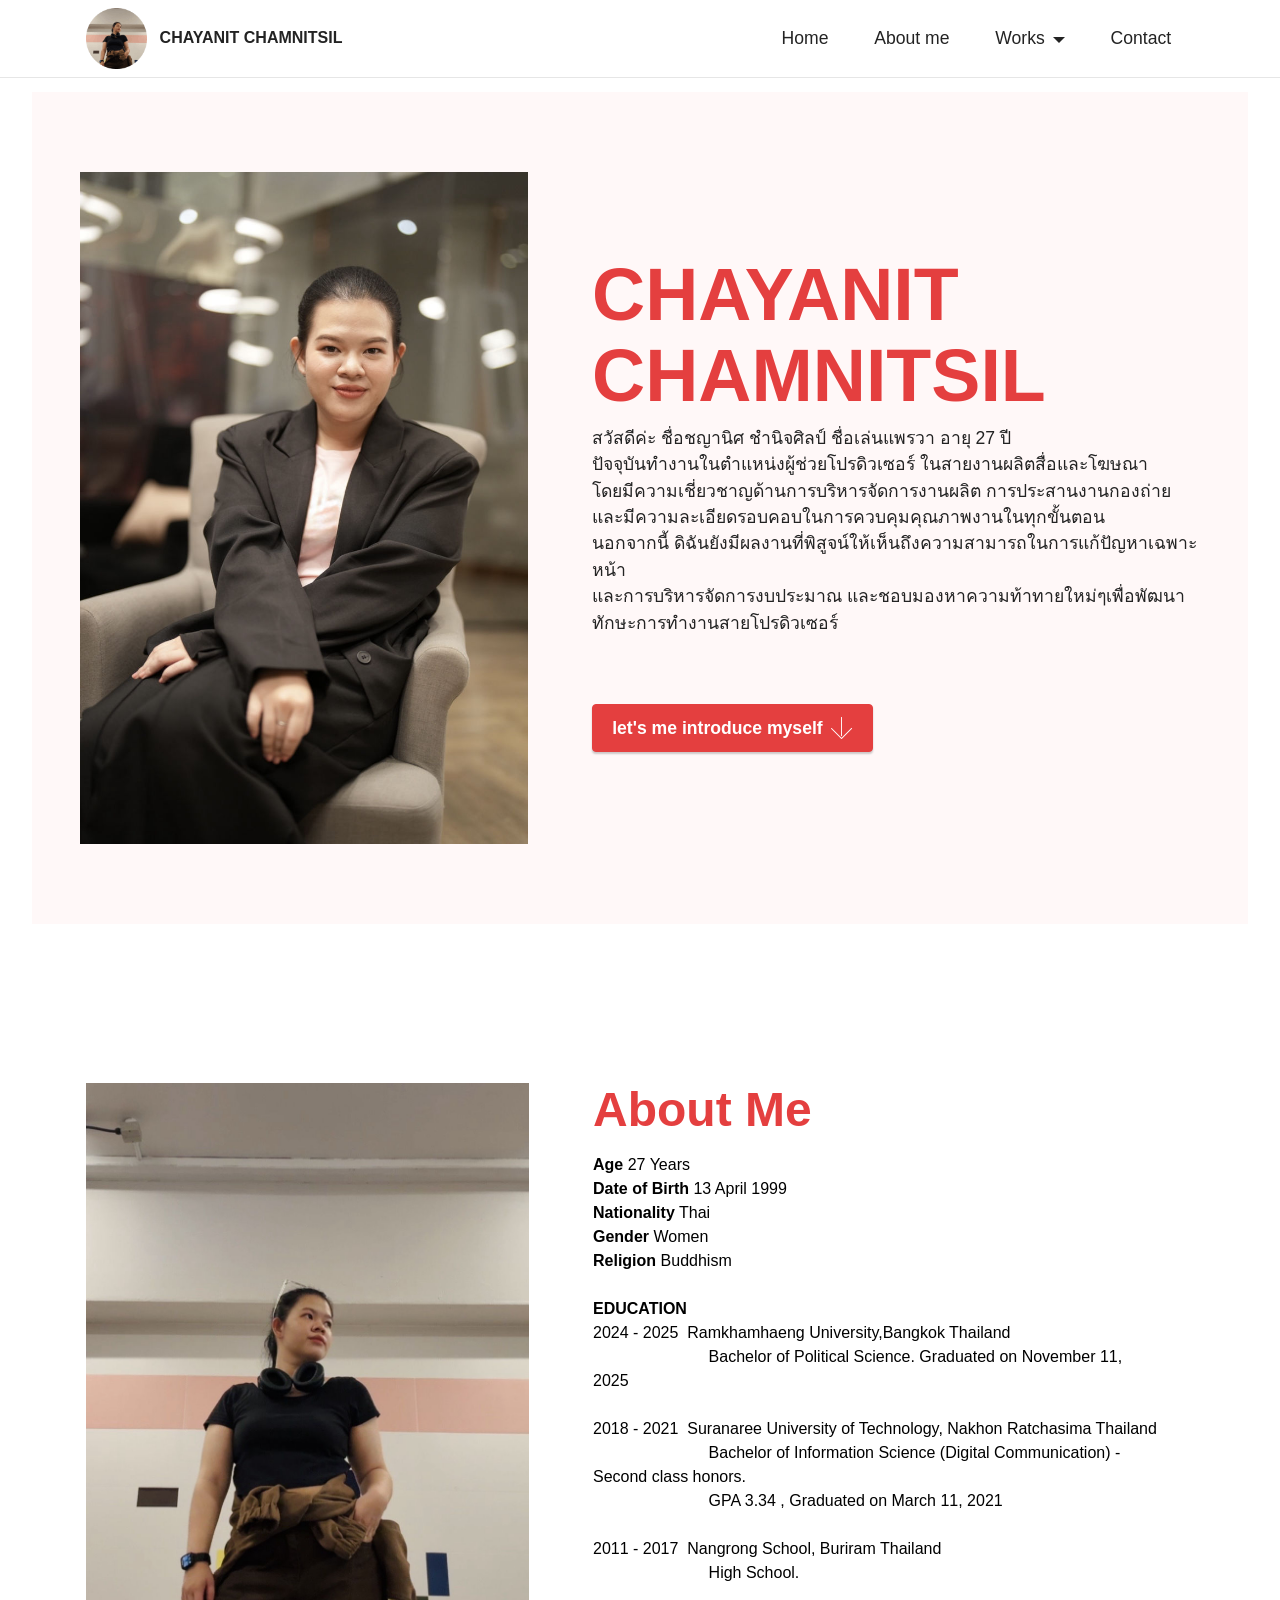
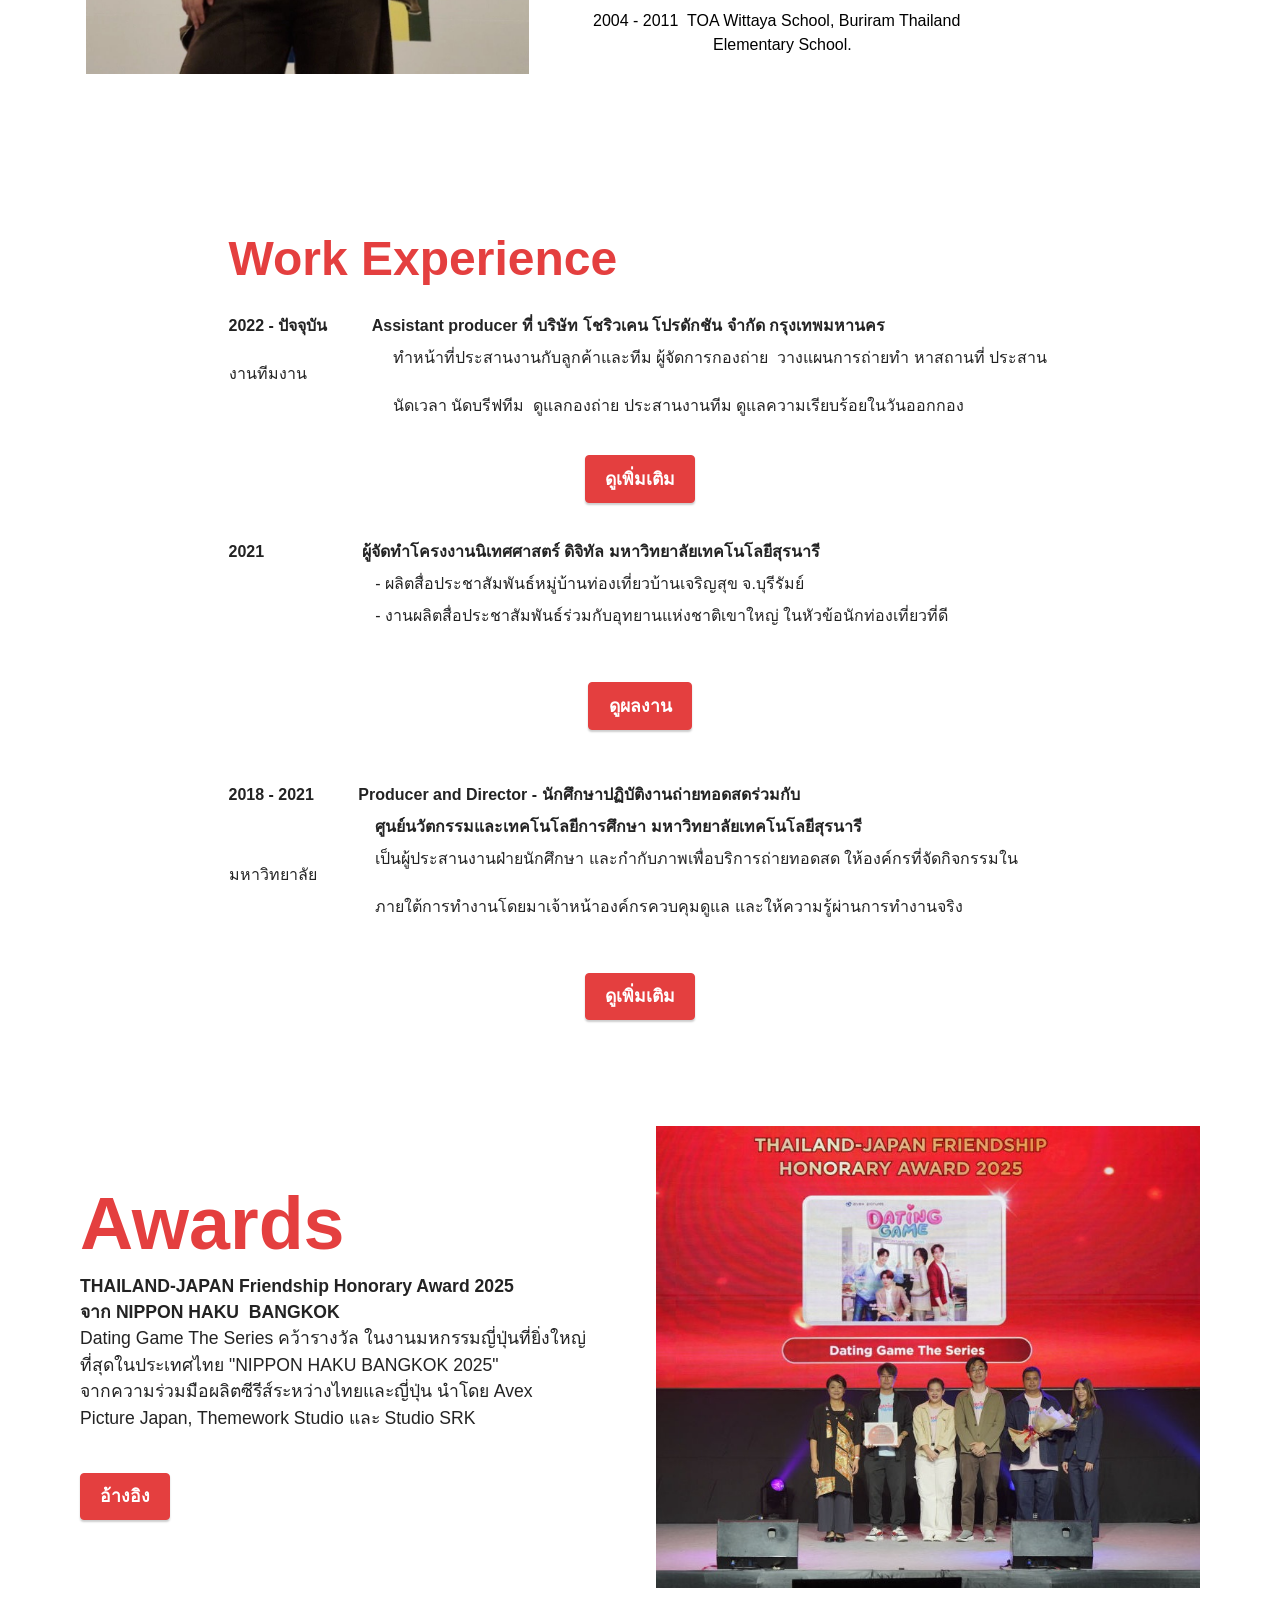
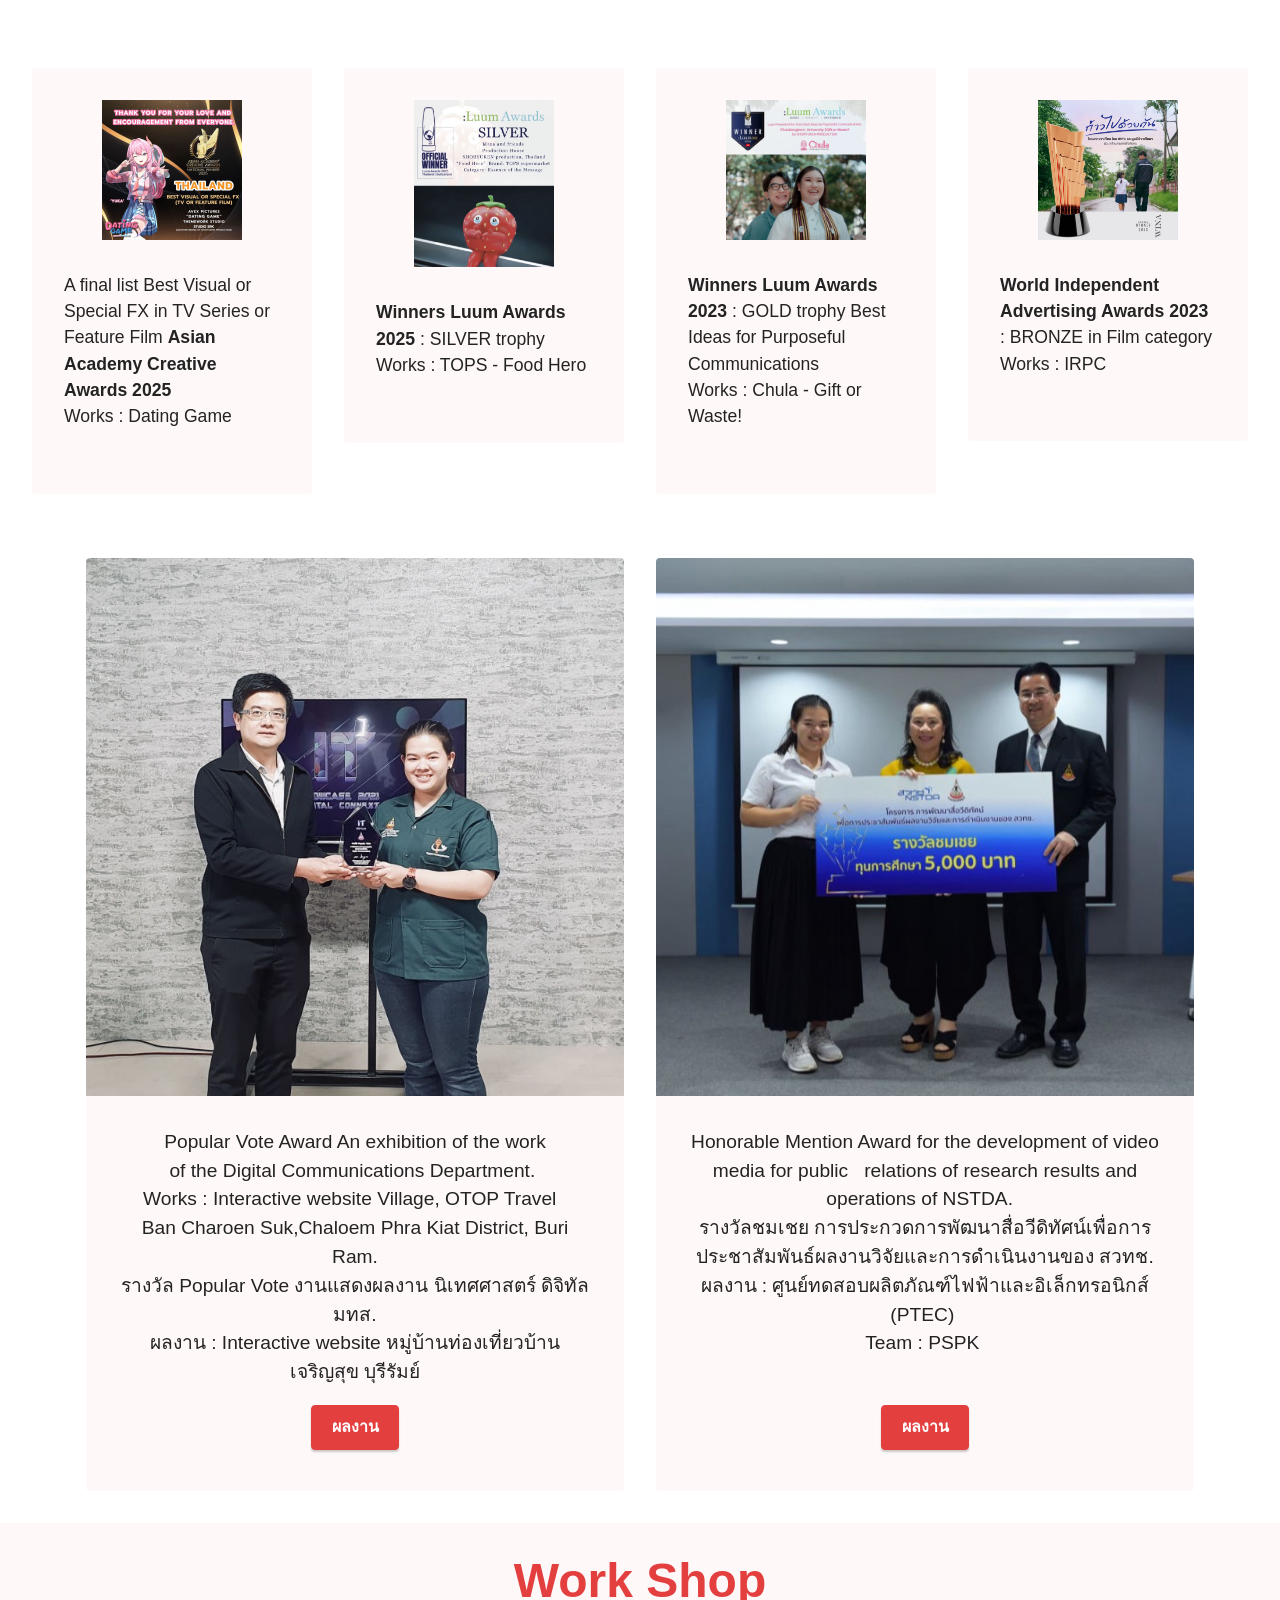
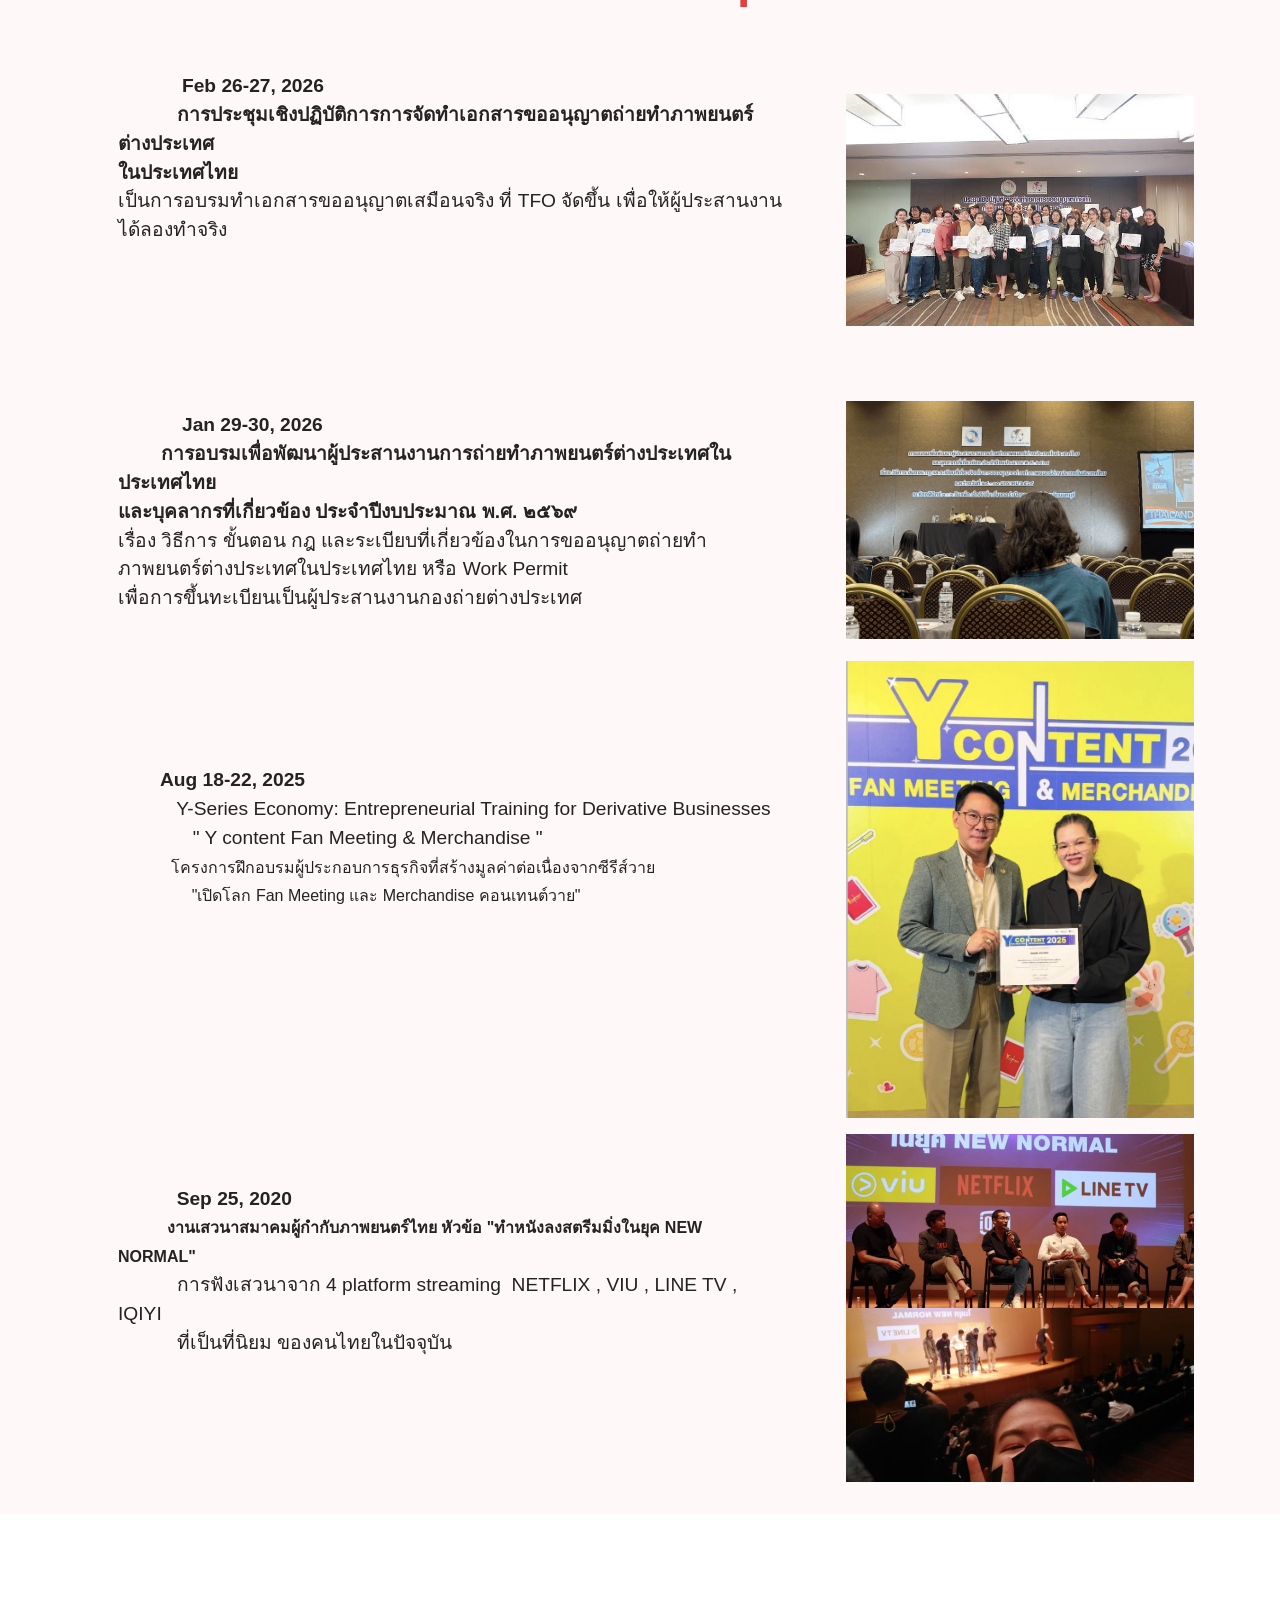
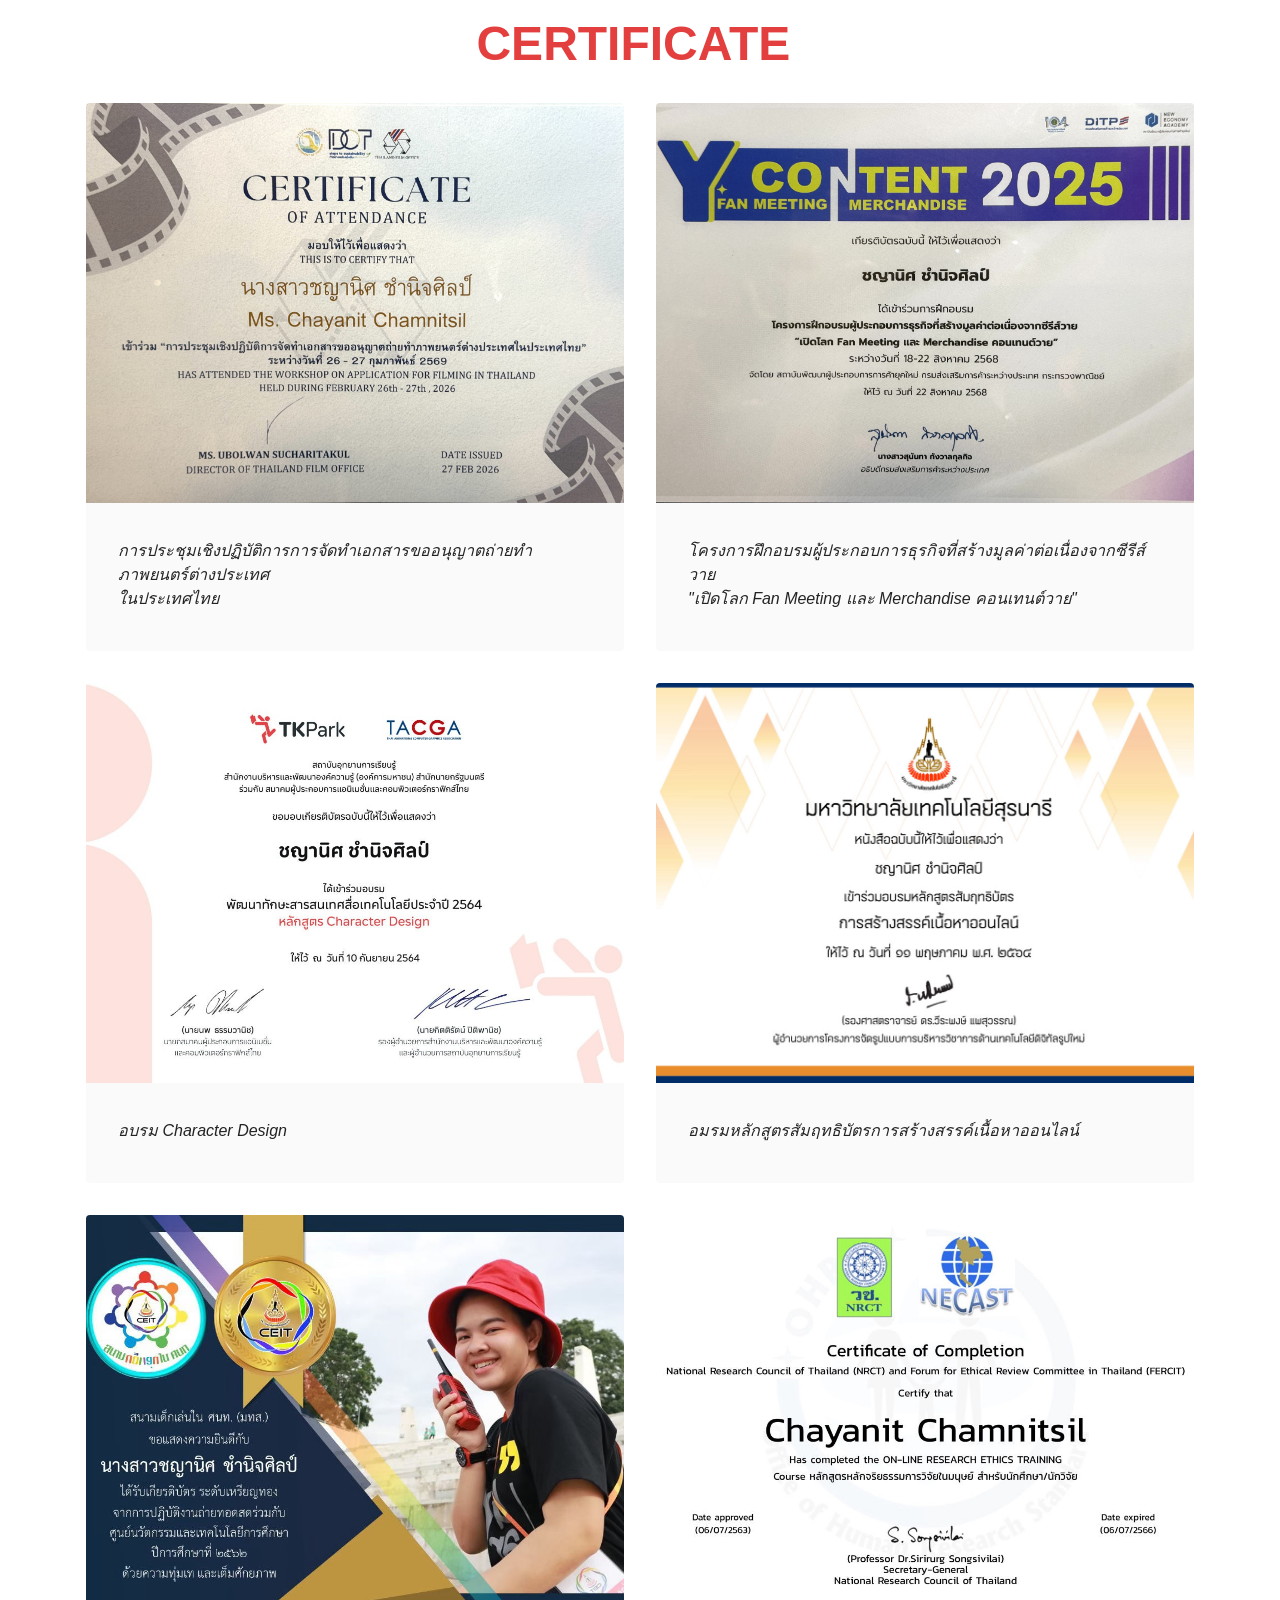
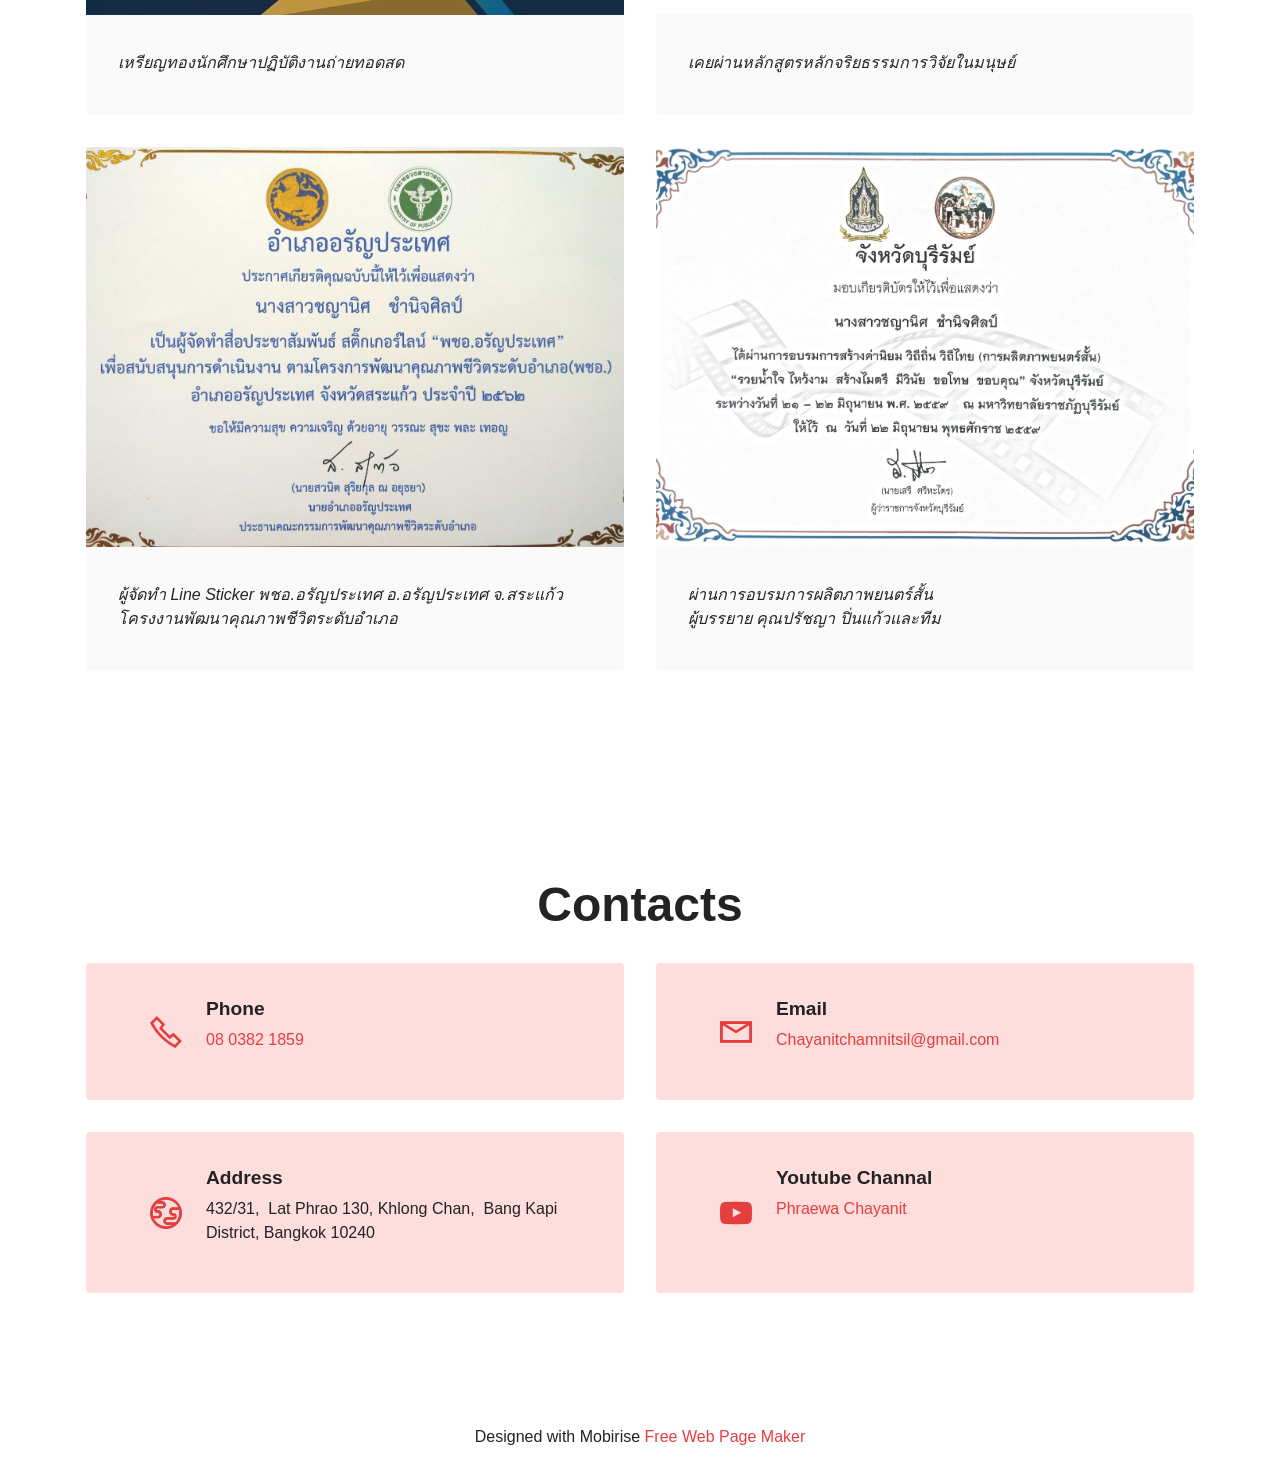
==== commit fe414f6f: "create github pages" ====
--- a/index.html
+++ b/index.html
@@ -19,7 +19,7 @@
   <link rel="stylesheet" href="assets/theme/css/style.css">
   <link rel="preload" href="https://fonts.googleapis.com/css?family=IBM+Plex+Sans+Thai:100,200,300,400,500,600,700&display=swap" as="style" onload="this.onload=null;this.rel='stylesheet'">
   <noscript><link rel="stylesheet" href="https://fonts.googleapis.com/css?family=IBM+Plex+Sans+Thai:100,200,300,400,500,600,700&display=swap"></noscript>
-  <link rel="preload" as="style" href="assets/mobirise/css/mbr-additional.css?v=3x5nbR"><link rel="stylesheet" href="assets/mobirise/css/mbr-additional.css?v=3x5nbR" type="text/css">
+  <link rel="preload" as="style" href="assets/mobirise/css/mbr-additional.css?v=UVerDG"><link rel="stylesheet" href="assets/mobirise/css/mbr-additional.css?v=UVerDG" type="text/css">
 
   
   
@@ -48,7 +48,7 @@
                 </div>
             </button>
             <div class="collapse navbar-collapse" id="navbarSupportedContent">
-                <ul class="navbar-nav nav-dropdown nav-right" data-app-modern-menu="true"><li class="nav-item"><a class="nav-link link text-black text-primary display-4" href="https://b6070373.github.io/portfolio2023/">Home</a></li><li class="nav-item"><a class="nav-link link text-black text-primary display-4" href="index.html#image1-3b">About me</a></li><li class="nav-item dropdown"><a class="nav-link link text-black text-primary dropdown-toggle display-4" href="page2.html#video4-1b" data-toggle="dropdown-submenu" data-bs-toggle="dropdown" data-bs-auto-close="outside" aria-expanded="false">Works</a><div class="dropdown-menu" aria-labelledby="dropdown-780"><a class="text-black text-primary dropdown-item display-4" href="page2.html#top">2022 - Present</a><a class="text-black text-primary dropdown-item display-4" href="page5.html#menu1-3d">Graphic Design Work</a><a class="text-black text-primary dropdown-item display-4" href="page3.html#gallery4-1x">2018 - 2021</a><a class="text-black text-primary show dropdown-item display-4" href="page4.html#header2-1t">Selected Project</a></div></li><li class="nav-item"><a class="nav-link link text-black text-primary display-4" href="index.html#contacts2-z">Contact</a></li></ul>
+                <ul class="navbar-nav nav-dropdown nav-right" data-app-modern-menu="true"><li class="nav-item"><a class="nav-link link text-black text-primary display-4" href="https://b6070373.github.io/portfolio2023/">Home</a></li><li class="nav-item"><a class="nav-link link text-black text-primary display-4" href="index.html#image1-3b">About me</a></li><li class="nav-item dropdown"><a class="nav-link link text-black text-primary dropdown-toggle display-4" href="page2.html#video4-1b" data-toggle="dropdown-submenu" data-bs-toggle="dropdown" data-bs-auto-close="outside" aria-expanded="false">Works</a><div class="dropdown-menu" aria-labelledby="dropdown-780"><a class="text-black text-primary dropdown-item display-4" href="page2.html#features16-2t">2022 - Present</a><a class="text-black text-primary dropdown-item display-4" href="page5.html#gallery1-3e">Graphic Design Work</a><a class="text-black text-primary dropdown-item display-4" href="page3.html#gallery4-1x">2018 - 2021</a><a class="text-black text-primary show dropdown-item display-4" href="page4.html#header2-1t">Selected Project</a></div></li><li class="nav-item"><a class="nav-link link text-black text-primary display-4" href="index.html#contacts2-z">Contact</a></li></ul>
                 
                 
             </div>
@@ -74,7 +74,7 @@
                     <div class="text-wrapper">
                         <h6 class="card-title mbr-fonts-style display-1"><strong>CHAYANIT<br>CHAMNITSIL</strong></h6>
                         <p class="mbr-text mbr-fonts-style mb-4 display-4">สวัสดีค่ะ ชื่อชญานิศ ชำนิจศิลป์ ชื่อเล่นแพรวา อายุ 27 ปี&nbsp;<br>ปัจจุบันทำงานในตำแหน่งผู้ช่วยโปรดิวเซอร์ ในสายงานผลิตสื่อและโฆษณา <br>โดยมีความเชี่ยวชาญด้านการบริหารจัดการงานผลิต การประสานงานกองถ่าย <br>และมีความละเอียดรอบคอบในการควบคุมคุณภาพงานในทุกขั้นตอน <br>นอกจากนี้ ดิฉันยังมีผลงานที่พิสูจน์ให้เห็นถึงความสามารถในการแก้ปัญหาเฉพาะหน้า<br>และการบริหารจัดการงบประมาณ และชอบมองหาความท้าทายใหม่ๆเพื่อพัฒนาทักษะการทำงานสายโปรดิวเซอร์<br><br></p>
-                        <div class="mbr-section-btn mt-3"><a class="btn btn-secondary display-4" href="index.html#image1-19">let's me introduce myself<span class="mbri-down mbr-iconfont mbr-iconfont-btn"></span></a></div>
+                        <div class="mbr-section-btn mt-3"><a class="btn btn-secondary display-4" href="index.html#image1-3b">let's me introduce myself<span class="mbri-down mbr-iconfont mbr-iconfont-btn"></span></a></div>
                     </div>
                 </div>
             </div>
@@ -572,7 +572,7 @@
             </div>
         </div>
     </div>
-</section><section class="display-7" style="padding: 0;align-items: center;justify-content: center;flex-wrap: wrap;    align-content: center;display: flex;position: relative;height: 4rem;"><a href="https://mobiri.se/1575482" style="flex: 1 1;height: 4rem;position: absolute;width: 100%;z-index: 1;"><img alt=" Free Web  Builder Software" style="height: 4rem;" src="[data-uri]"></a><p style="margin: 0;text-align: center;" class="display-7">Built with Mobirise &#8204;</p><a style="z-index:1" href="https://mobirise.com/html-builder.html">Free HTML Site Builder</a></section><script src="assets/bootstrap/js/bootstrap.bundle.min.js"></script>  <script src="assets/smoothscroll/smooth-scroll.js"></script>  <script src="assets/ytplayer/index.js"></script>  <script src="assets/dropdown/js/navbar-dropdown.js"></script>  <script src="assets/theme/js/script.js"></script>  
+</section><section class="display-7" style="padding: 0;align-items: center;justify-content: center;flex-wrap: wrap;    align-content: center;display: flex;position: relative;height: 4rem;"><a href="https://mobiri.se/1575482" style="flex: 1 1;height: 4rem;position: absolute;width: 100%;z-index: 1;"><img alt=" Free Web  Software" style="height: 4rem;" src="[data-uri]"></a><p style="margin: 0;text-align: center;" class="display-7">Designed with Mobirise &#8204;</p><a style="z-index:1" href="https://mobirise.com/web-page-maker.html">Free Web Page Maker</a></section><script src="assets/bootstrap/js/bootstrap.bundle.min.js"></script>  <script src="assets/smoothscroll/smooth-scroll.js"></script>  <script src="assets/ytplayer/index.js"></script>  <script src="assets/dropdown/js/navbar-dropdown.js"></script>  <script src="assets/theme/js/script.js"></script>  
   
   
  <div id="scrollToTop" class="scrollToTop mbr-arrow-up"><a style="text-align: center;"><i class="mbr-arrow-up-icon mbr-arrow-up-icon-cm cm-icon cm-icon-smallarrow-up"></i></a></div>
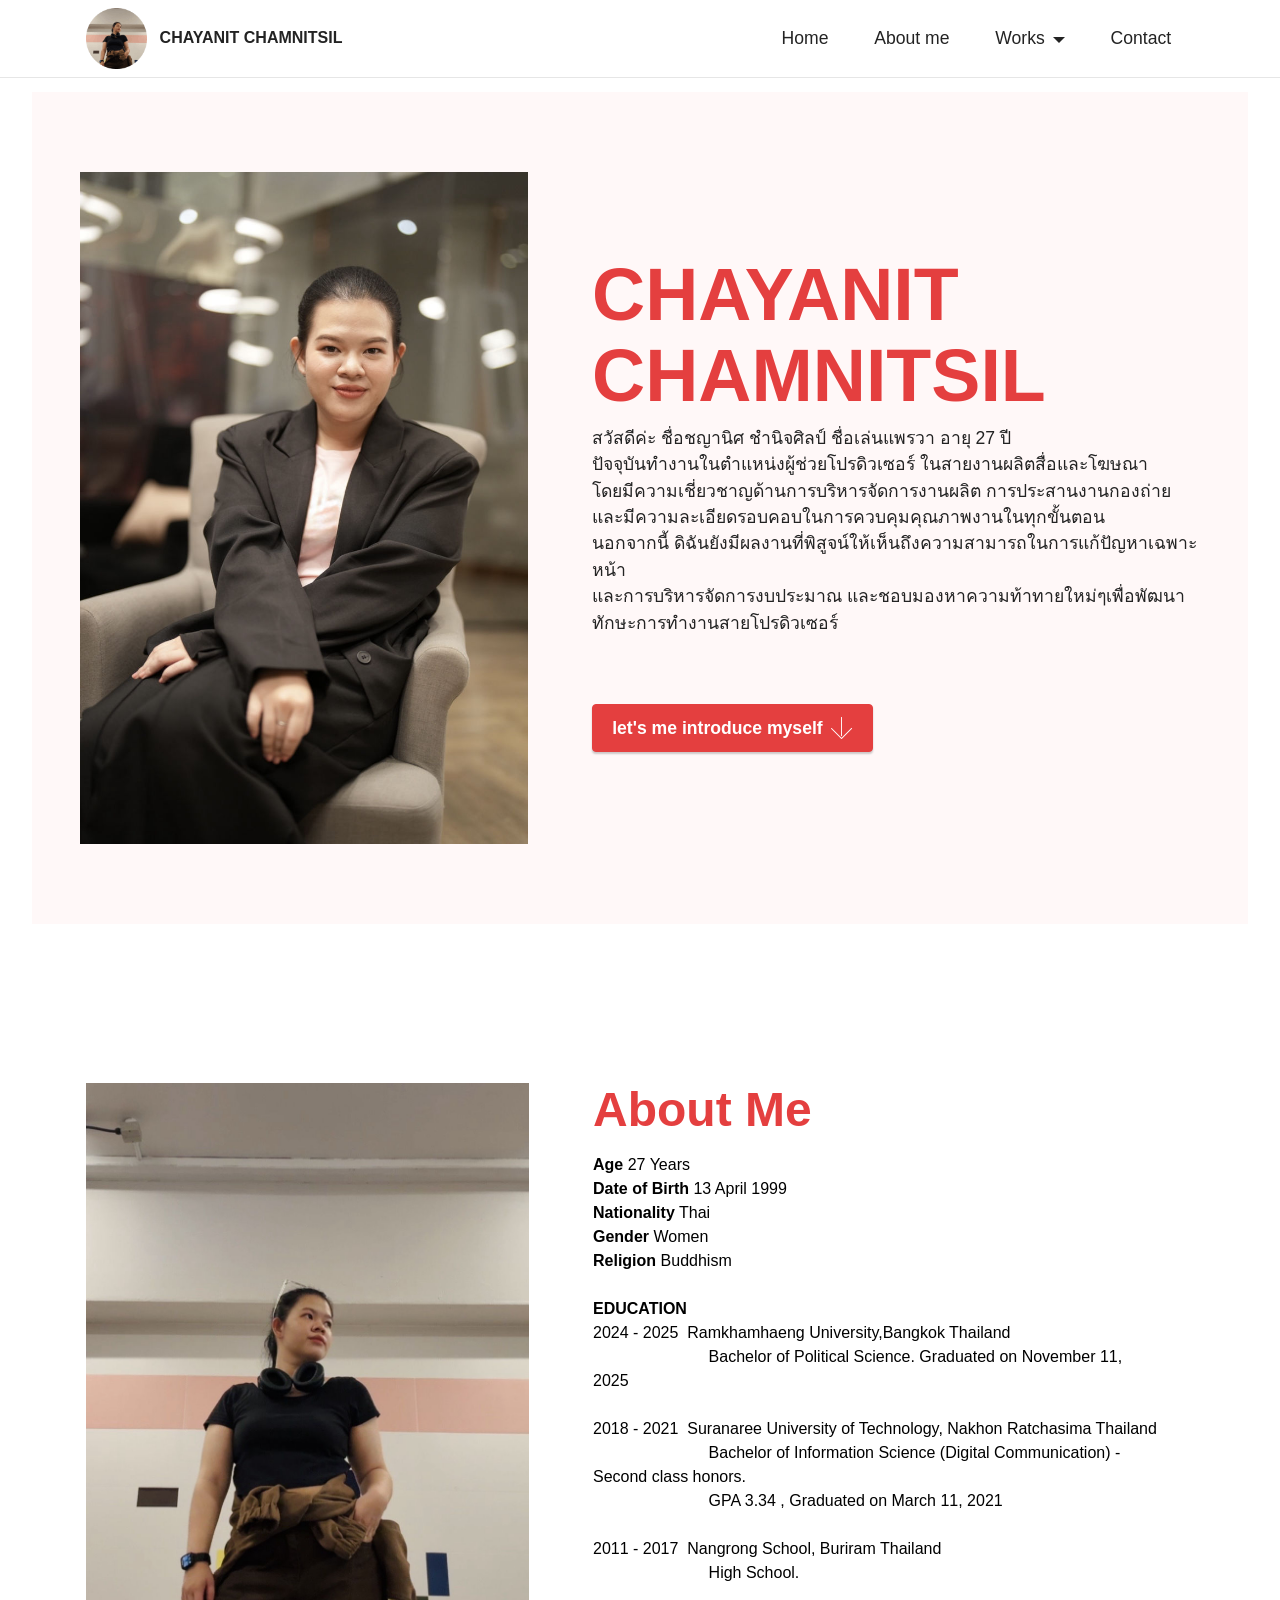
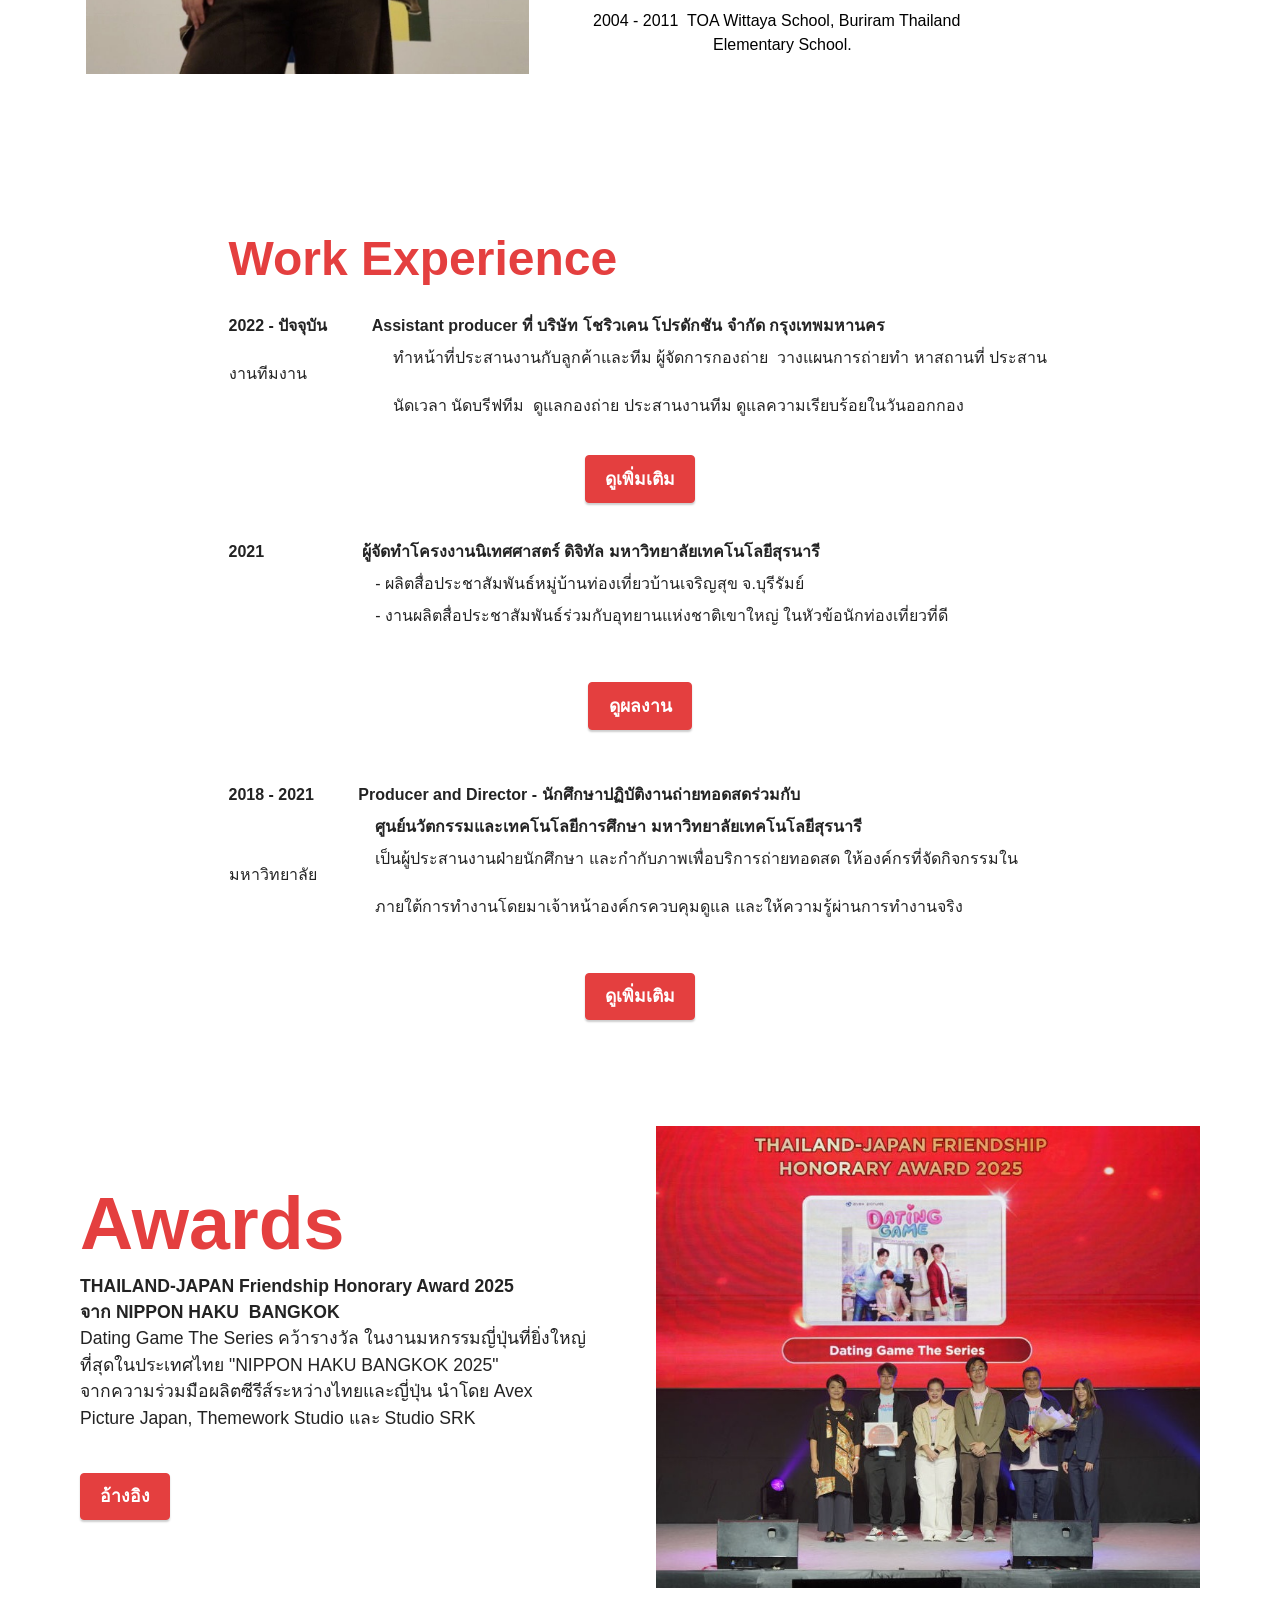
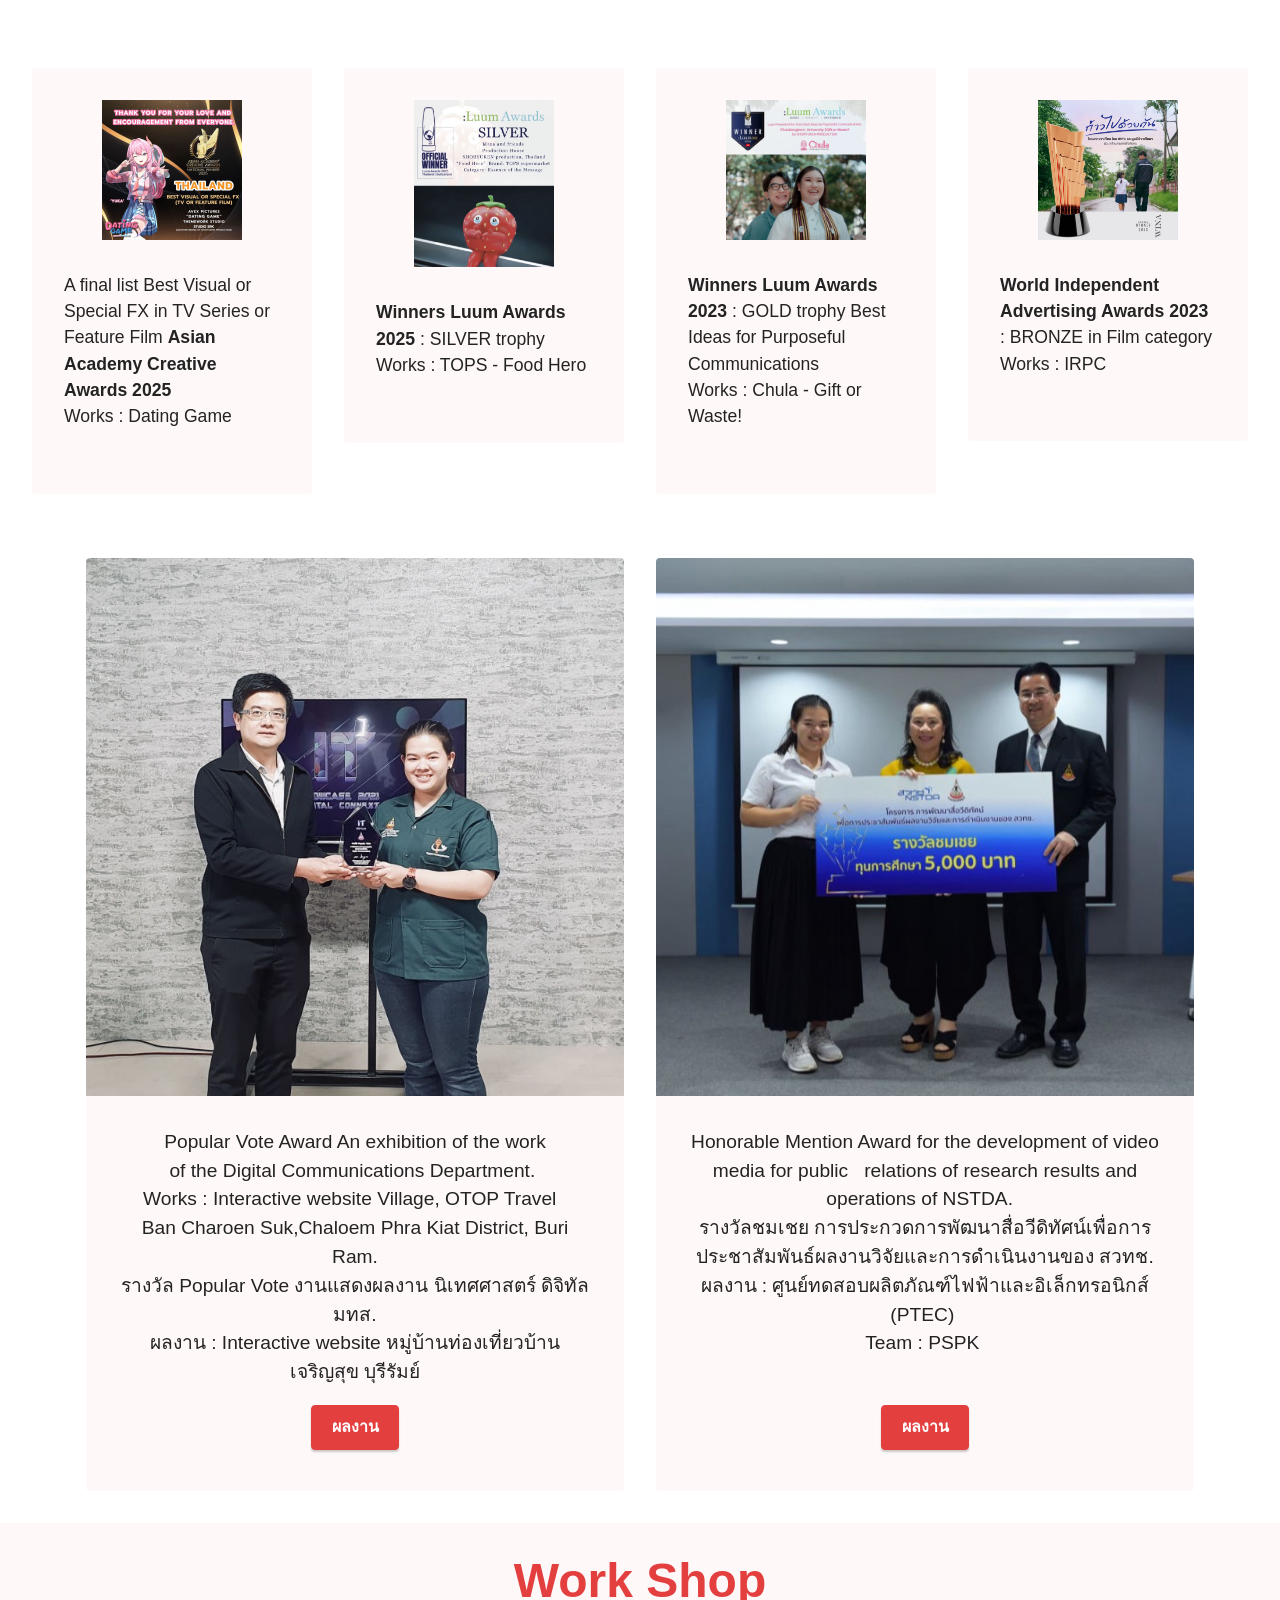
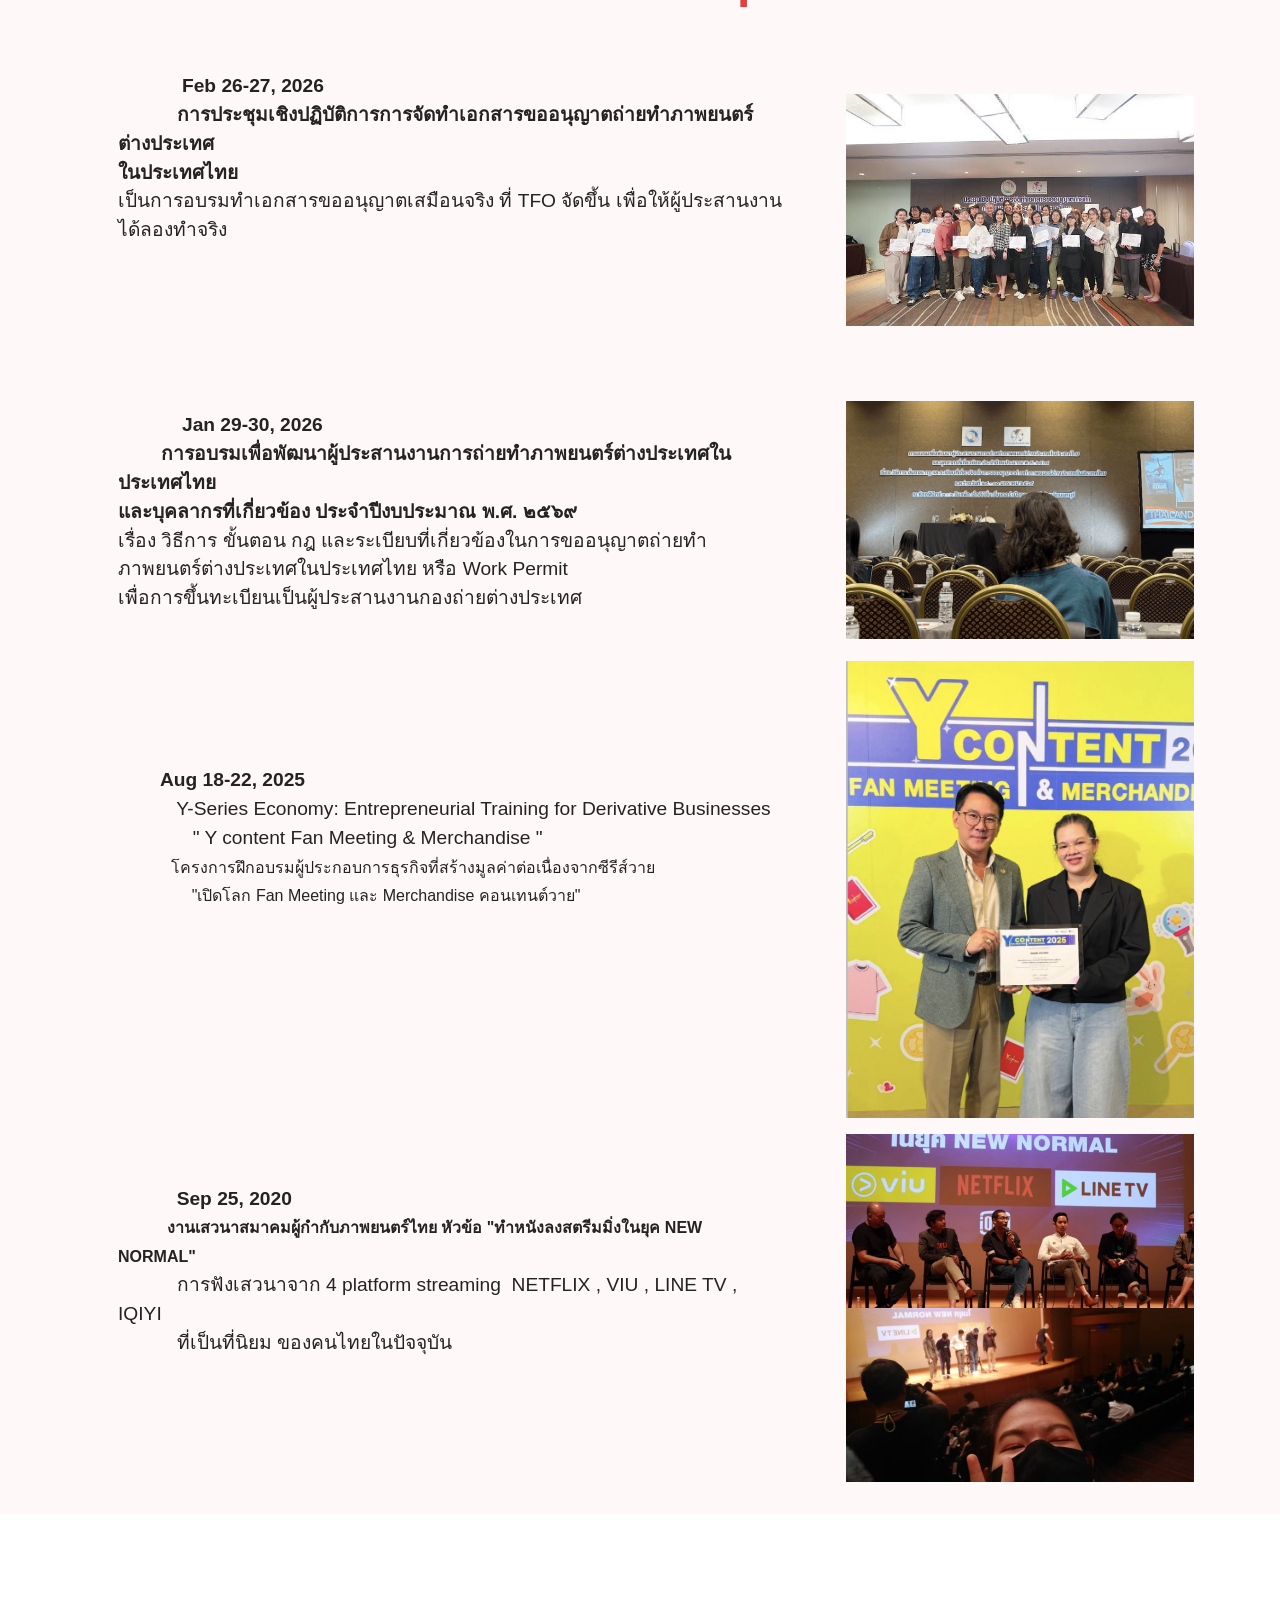
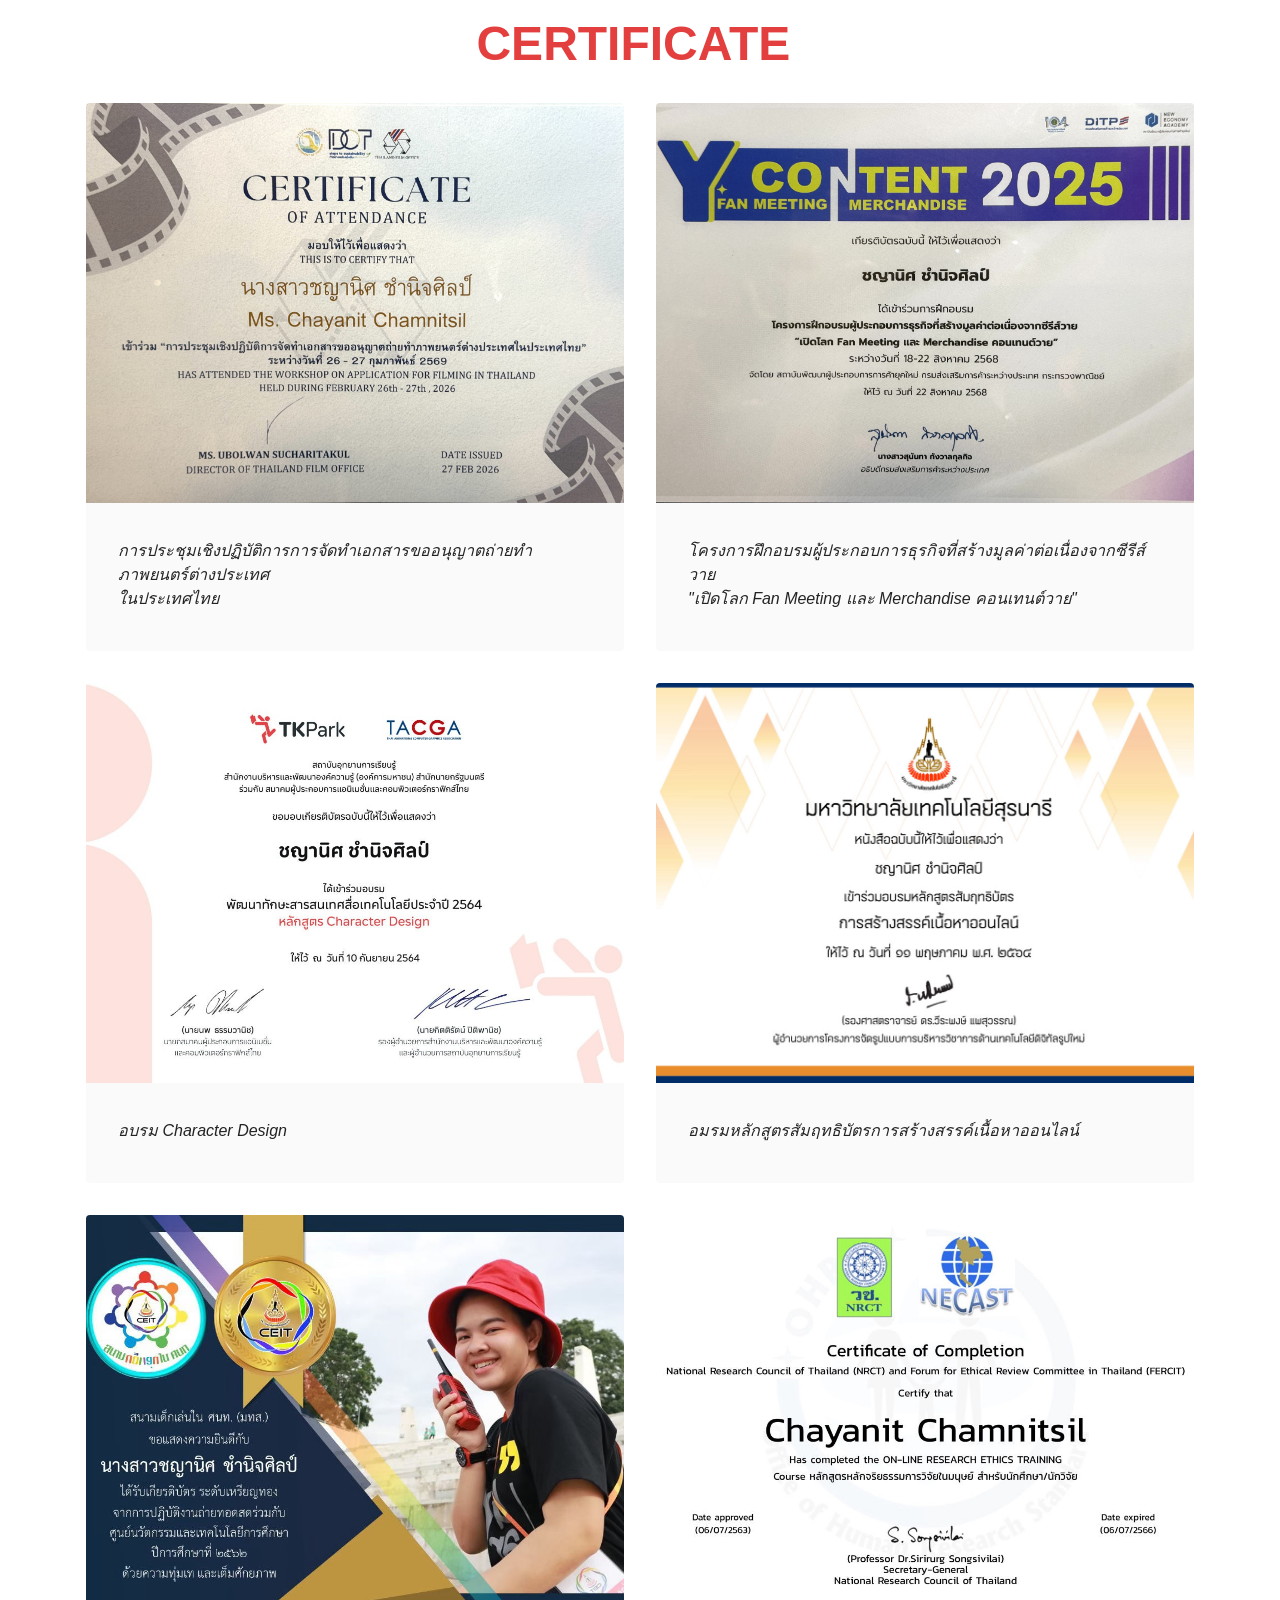
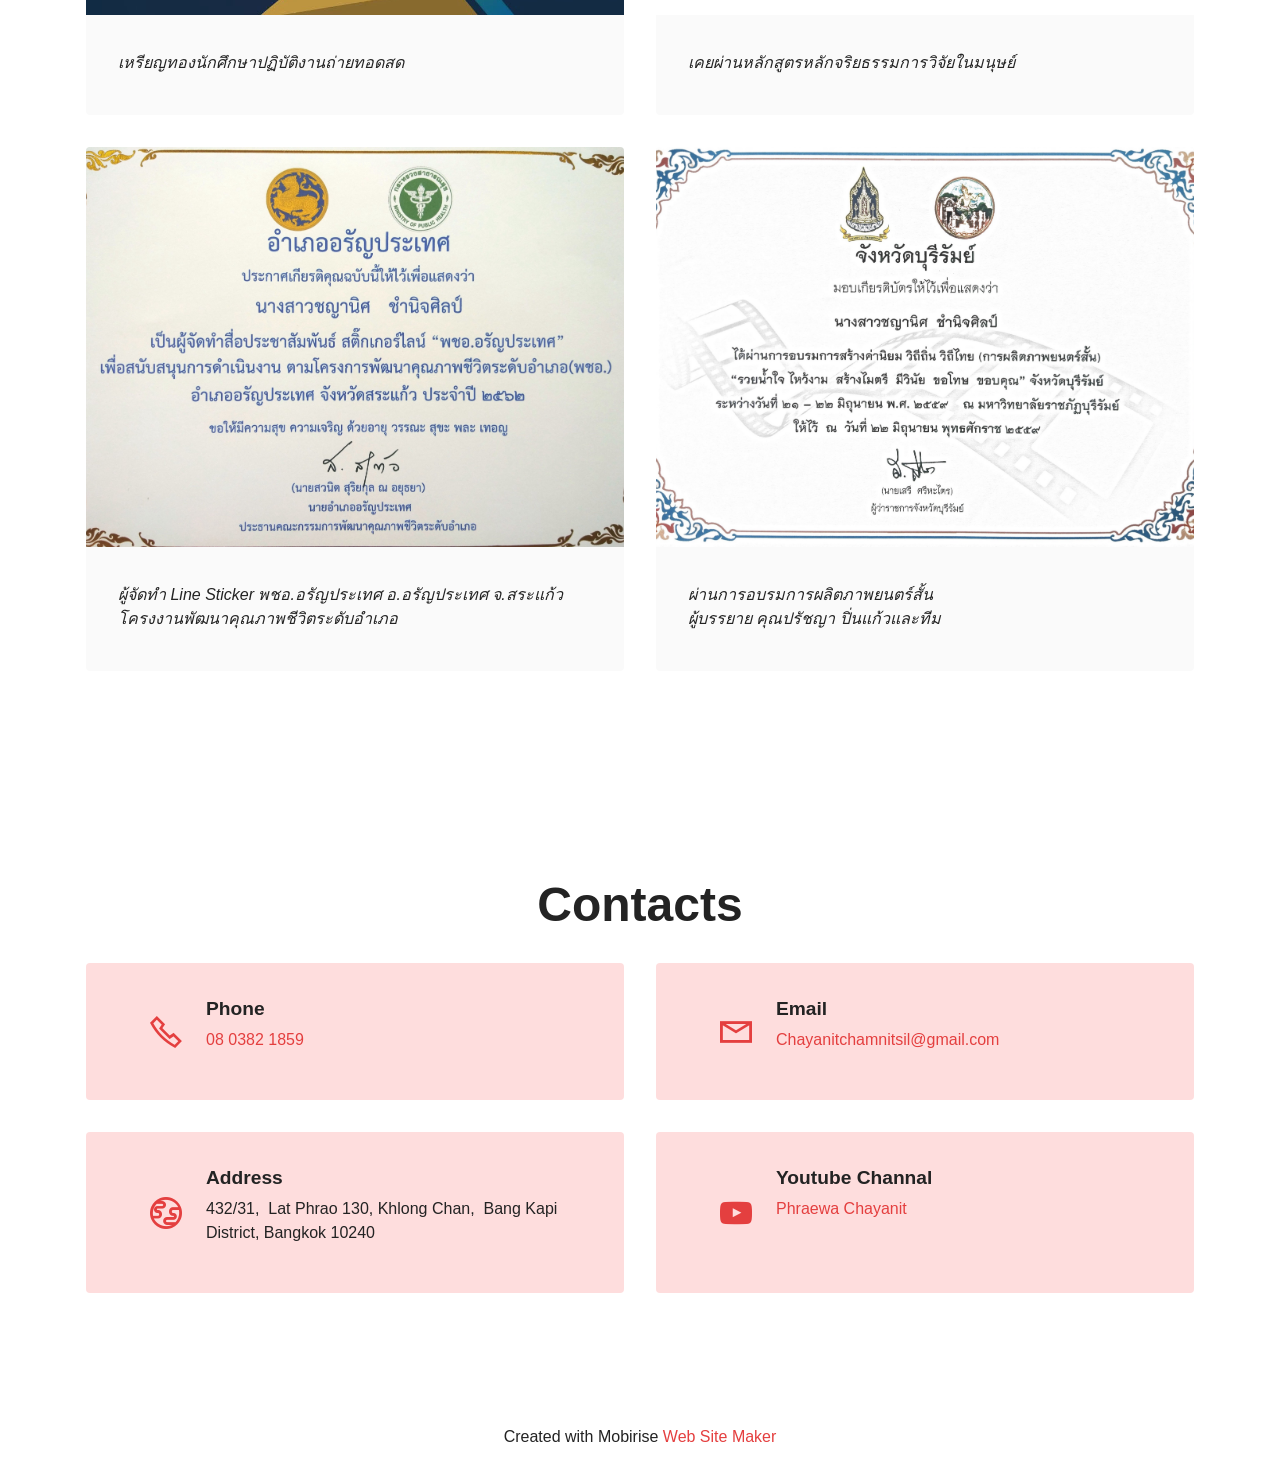
==== commit 593b490a: "create github pages" ====
--- a/index.html
+++ b/index.html
@@ -19,7 +19,7 @@
   <link rel="stylesheet" href="assets/theme/css/style.css">
   <link rel="preload" href="https://fonts.googleapis.com/css?family=IBM+Plex+Sans+Thai:100,200,300,400,500,600,700&display=swap" as="style" onload="this.onload=null;this.rel='stylesheet'">
   <noscript><link rel="stylesheet" href="https://fonts.googleapis.com/css?family=IBM+Plex+Sans+Thai:100,200,300,400,500,600,700&display=swap"></noscript>
-  <link rel="preload" as="style" href="assets/mobirise/css/mbr-additional.css?v=UVerDG"><link rel="stylesheet" href="assets/mobirise/css/mbr-additional.css?v=UVerDG" type="text/css">
+  <link rel="preload" as="style" href="assets/mobirise/css/mbr-additional.css?v=bejgOW"><link rel="stylesheet" href="assets/mobirise/css/mbr-additional.css?v=bejgOW" type="text/css">
 
   
   
@@ -114,7 +114,7 @@
             <div class="title col-12 col-md-9">
                 <h3 class="mbr-section-title mbr-fonts-style align-center mb-4 display-2"><strong>Work Experience</strong></h3>
                 <h4 class="mbr-section-subtitle align-center mbr-fonts-style mb-4 display-7"><p><strong>2022 - ปัจจุบัน&nbsp; &nbsp; &nbsp; &nbsp; &nbsp; Assistant producer ที่ บริษัท โชริวเคน โปรดักชัน จำกัด กรุงเทพมหานคร</strong></p><p>&nbsp; &nbsp; &nbsp; &nbsp; &nbsp; &nbsp; &nbsp; &nbsp; &nbsp; &nbsp; &nbsp; &nbsp; &nbsp; &nbsp; &nbsp; &nbsp; &nbsp; &nbsp; &nbsp;ทำหน้าที่ประสานงานกับลูกค้าและทีม ผู้จัดการกองถ่าย&nbsp; วางแผนการถ่ายทำ หาสถานที่ ประสานงานทีมงาน </p><p>&nbsp;&nbsp;&nbsp;&nbsp;&nbsp;&nbsp;&nbsp;&nbsp;&nbsp;&nbsp;&nbsp;&nbsp;&nbsp;&nbsp;&nbsp;&nbsp;&nbsp;&nbsp;&nbsp;&nbsp;&nbsp;&nbsp;&nbsp;&nbsp;&nbsp;&nbsp;&nbsp;&nbsp;&nbsp;&nbsp;&nbsp;&nbsp;&nbsp;&nbsp;&nbsp;&nbsp;&nbsp;นัดเวลา นัดบรีฟทีม&nbsp;&nbsp;<span style="font-size: 1rem;">ดูแลกองถ่าย ประสานงานทีม ดูแลความเรียบร้อยในวันออกกอง</span></p></h4>
-                <div class="mbr-section-btn align-center"><a class="btn btn-primary display-4" href="page2.html#video3-2o">ดูเพิ่มเติม</a></div>
+                <div class="mbr-section-btn align-center"><a class="btn btn-primary display-4" href="page2.html#features16-2t">ดูเพิ่มเติม</a></div>
             </div>
         </div>
     </div>
@@ -572,7 +572,7 @@
             </div>
         </div>
     </div>
-</section><section class="display-7" style="padding: 0;align-items: center;justify-content: center;flex-wrap: wrap;    align-content: center;display: flex;position: relative;height: 4rem;"><a href="https://mobiri.se/1575482" style="flex: 1 1;height: 4rem;position: absolute;width: 100%;z-index: 1;"><img alt=" Free Web  Software" style="height: 4rem;" src="[data-uri]"></a><p style="margin: 0;text-align: center;" class="display-7">Designed with Mobirise &#8204;</p><a style="z-index:1" href="https://mobirise.com/web-page-maker.html">Free Web Page Maker</a></section><script src="assets/bootstrap/js/bootstrap.bundle.min.js"></script>  <script src="assets/smoothscroll/smooth-scroll.js"></script>  <script src="assets/ytplayer/index.js"></script>  <script src="assets/dropdown/js/navbar-dropdown.js"></script>  <script src="assets/theme/js/script.js"></script>  
+</section><section class="display-7" style="padding: 0;align-items: center;justify-content: center;flex-wrap: wrap;    align-content: center;display: flex;position: relative;height: 4rem;"><a href="https://mobiri.se/1575482" style="flex: 1 1;height: 4rem;position: absolute;width: 100%;z-index: 1;"><img alt=" Free Web  Creation Software" style="height: 4rem;" src="[data-uri]"></a><p style="margin: 0;text-align: center;" class="display-7">Created with Mobirise &#8204;</p><a style="z-index:1" href="https://mobirise.com/website-maker.html">Web Site Maker</a></section><script src="assets/bootstrap/js/bootstrap.bundle.min.js"></script>  <script src="assets/smoothscroll/smooth-scroll.js"></script>  <script src="assets/ytplayer/index.js"></script>  <script src="assets/dropdown/js/navbar-dropdown.js"></script>  <script src="assets/theme/js/script.js"></script>  
   
   
  <div id="scrollToTop" class="scrollToTop mbr-arrow-up"><a style="text-align: center;"><i class="mbr-arrow-up-icon mbr-arrow-up-icon-cm cm-icon cm-icon-smallarrow-up"></i></a></div>
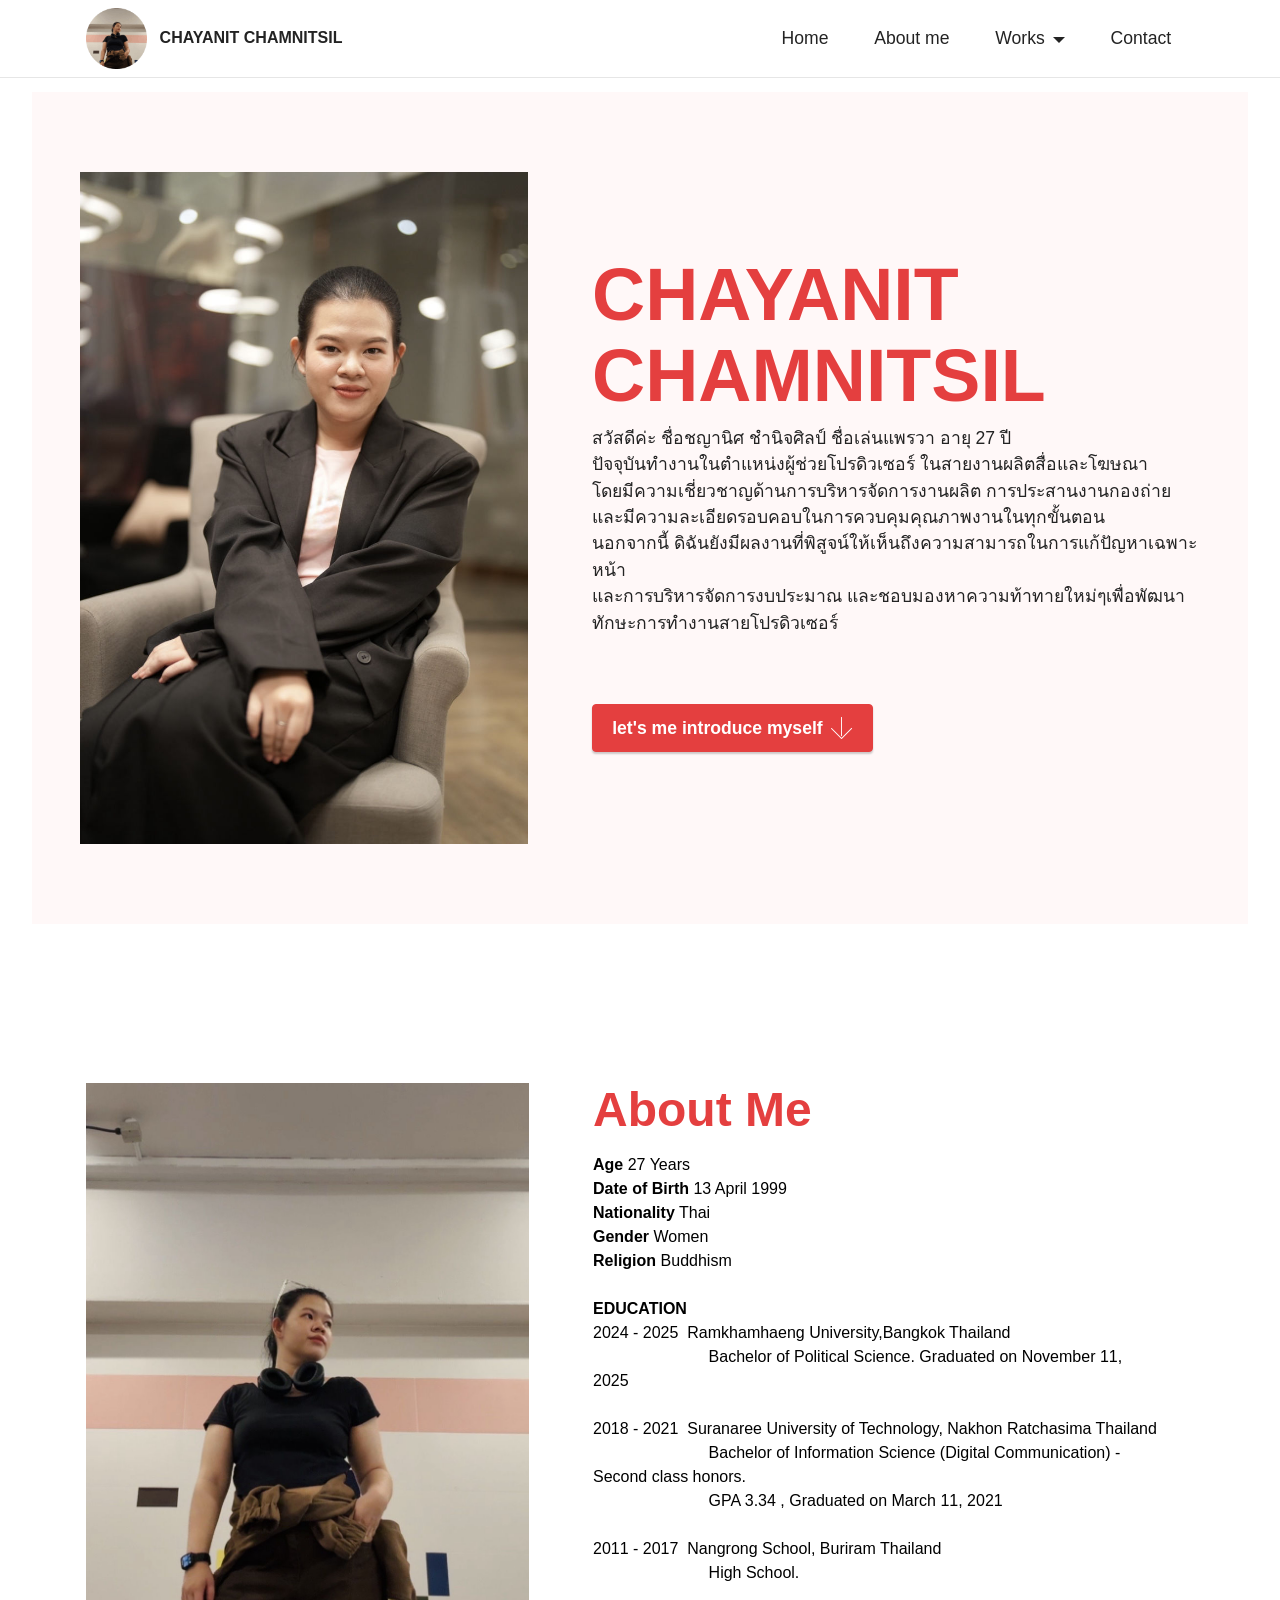
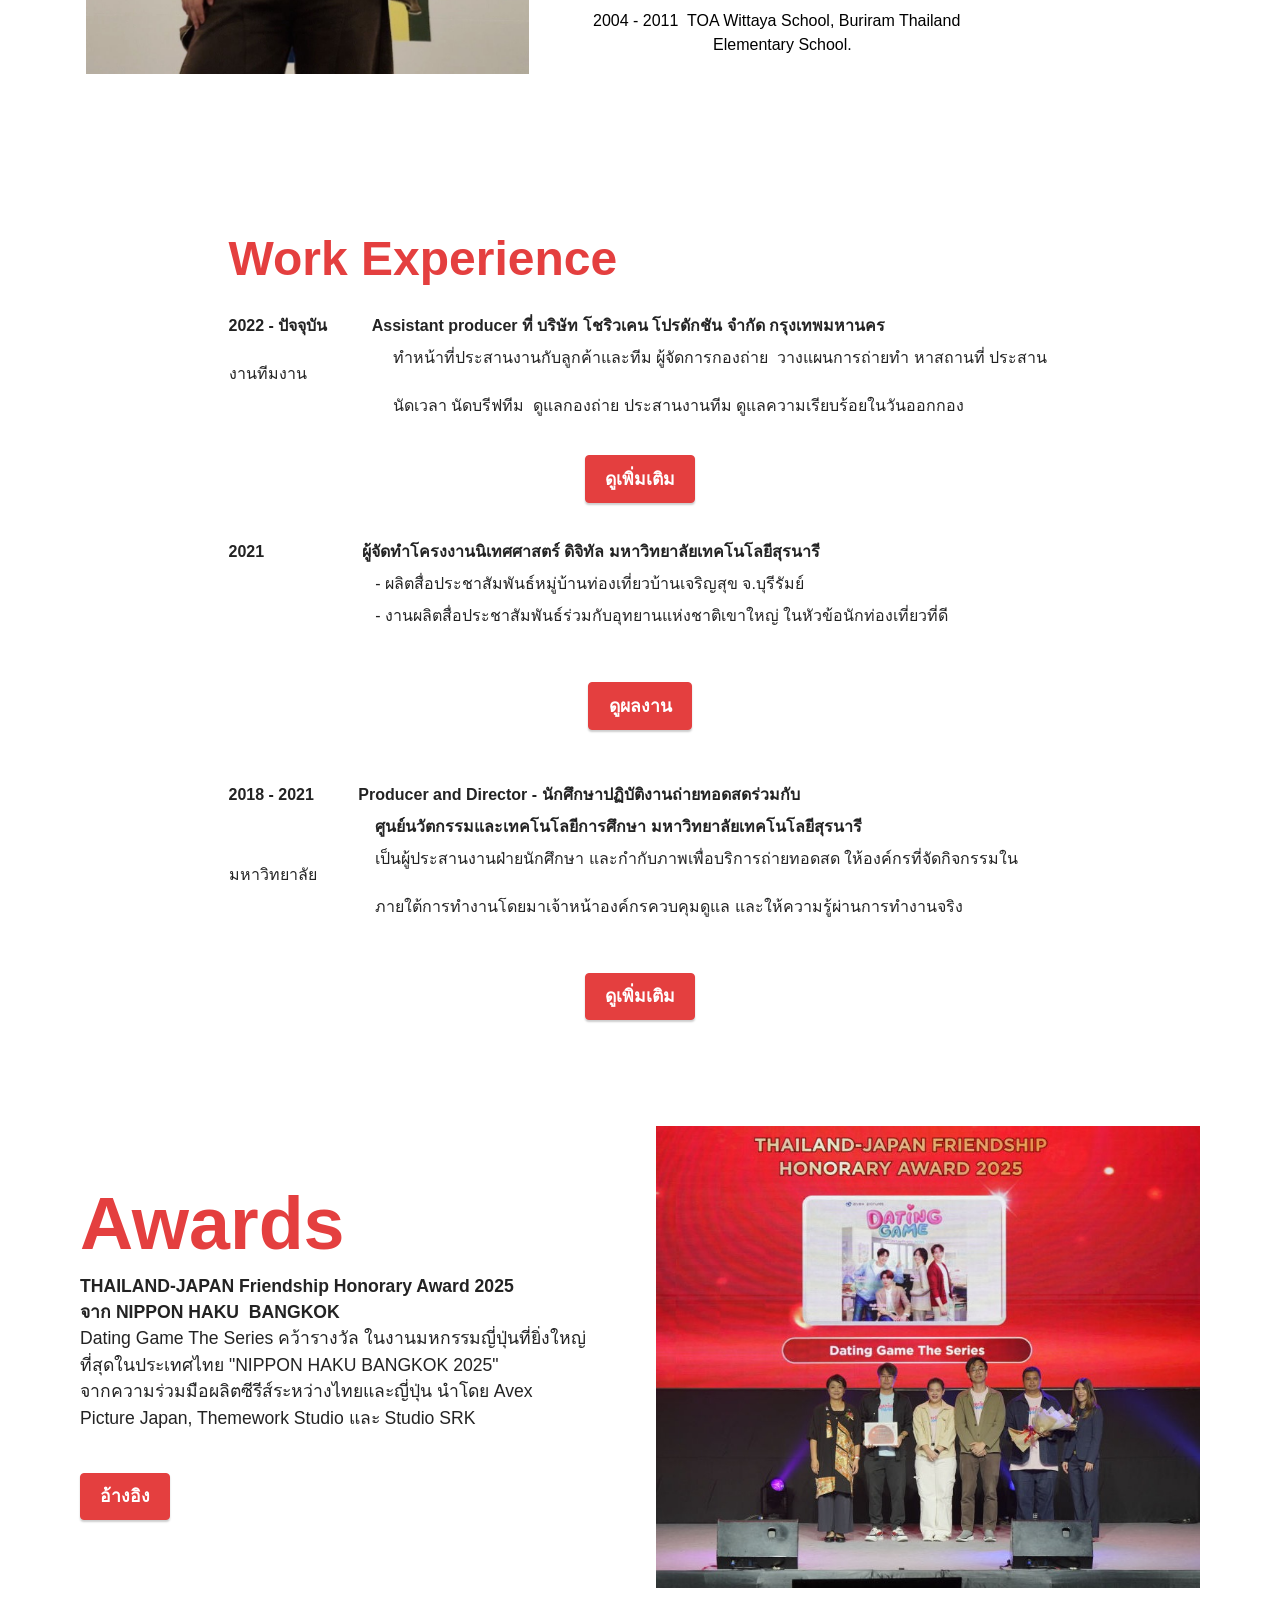
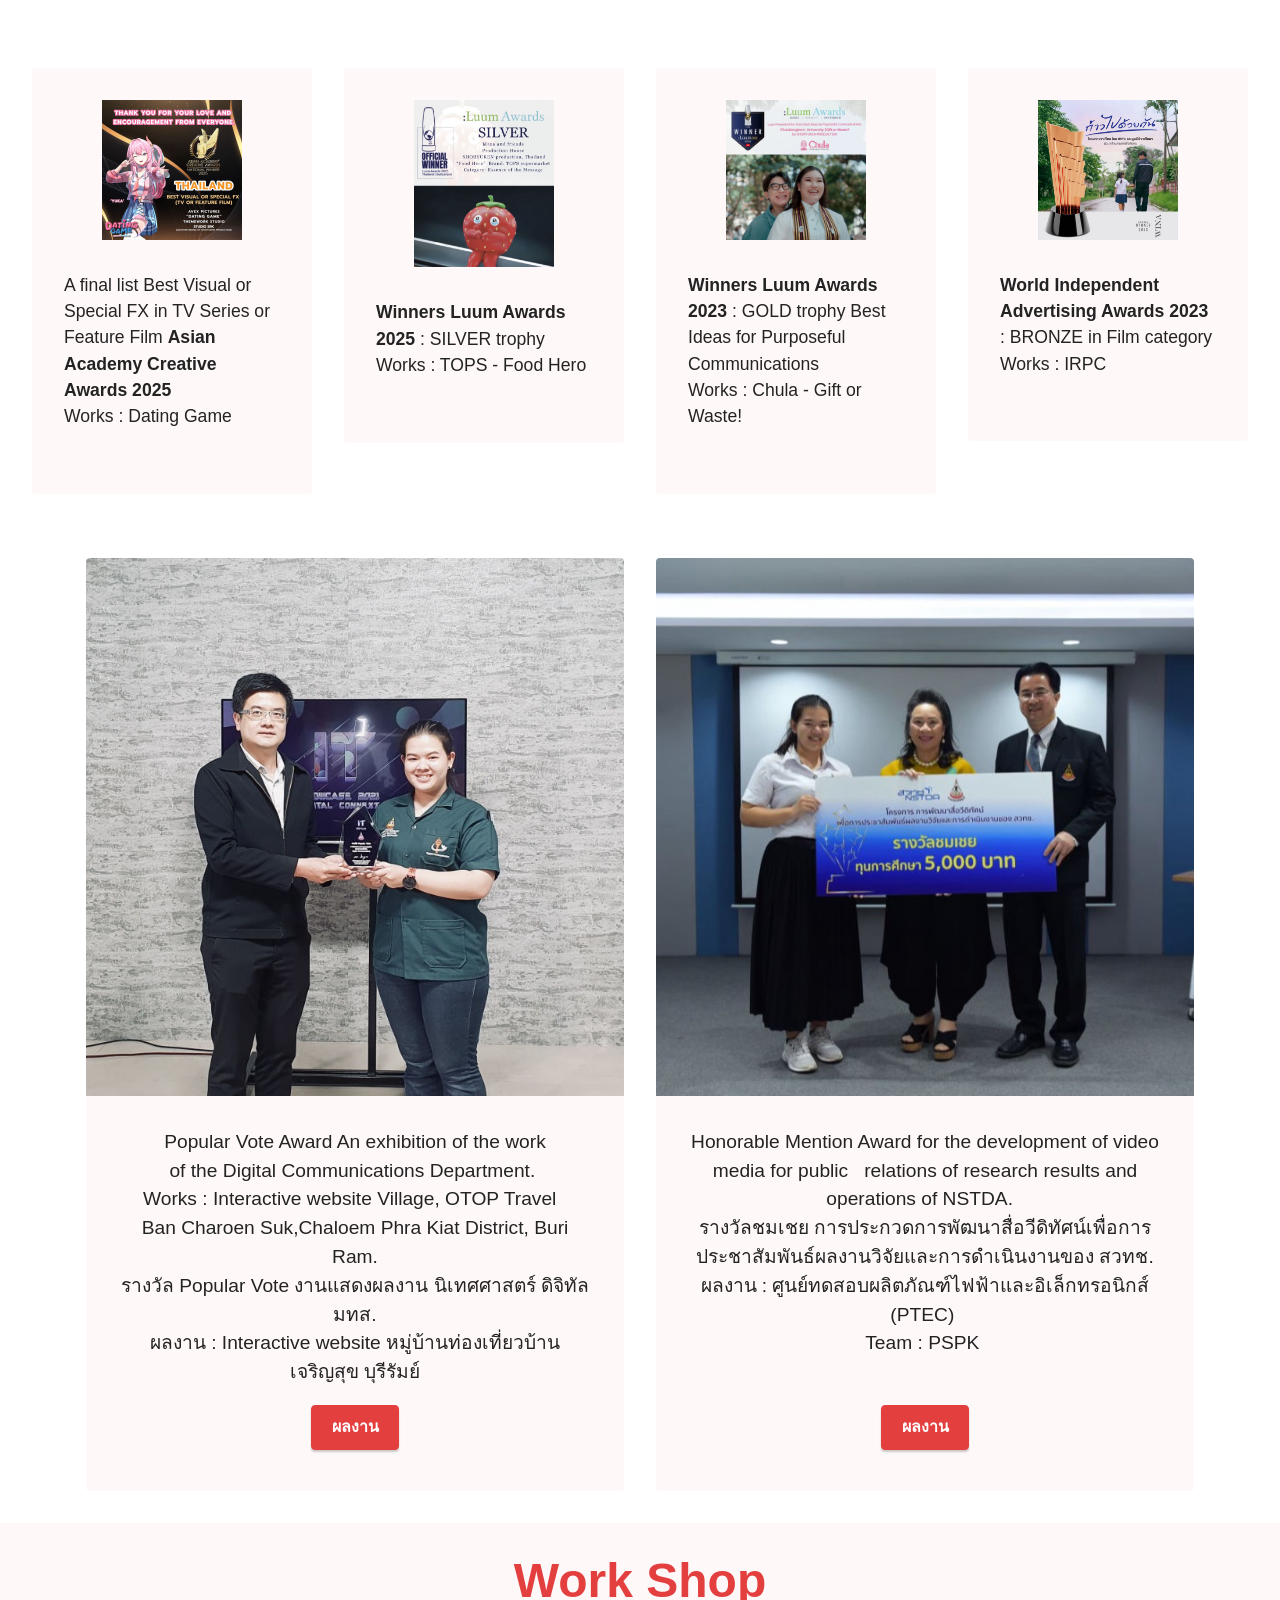
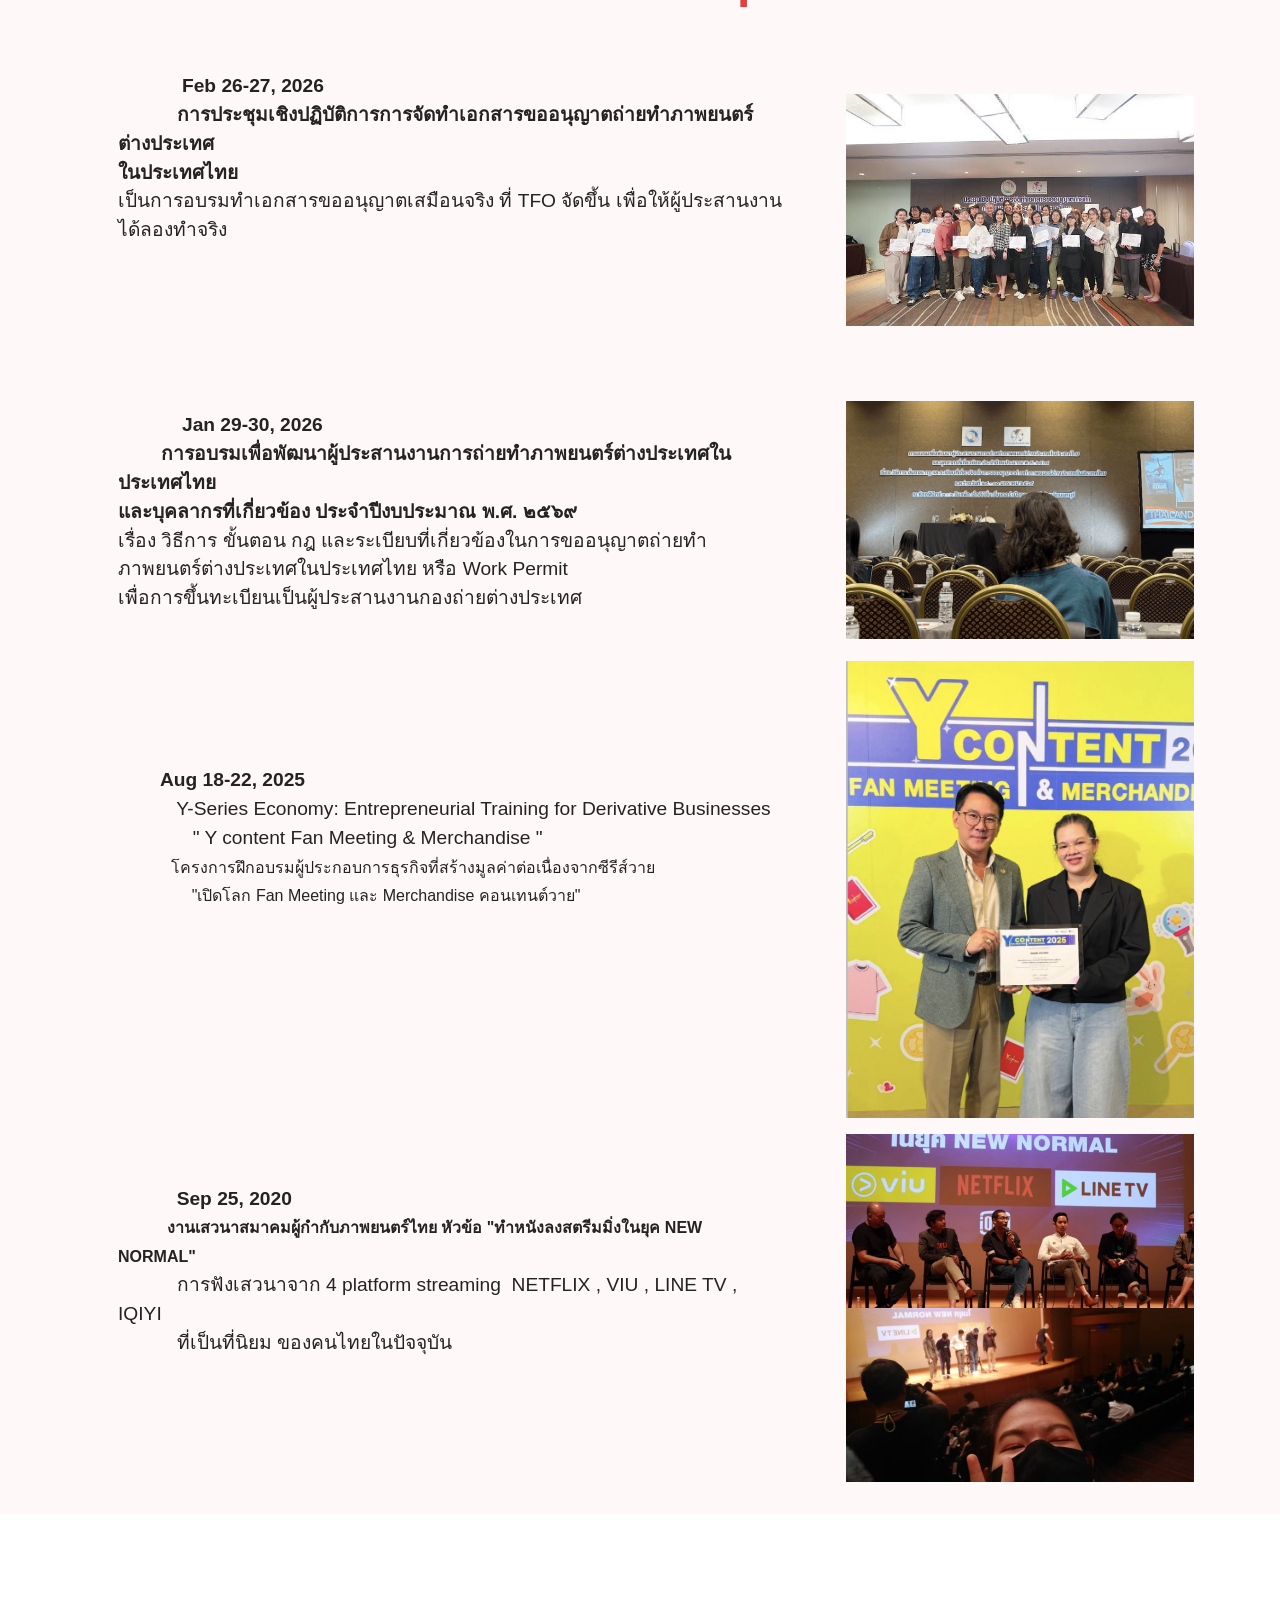
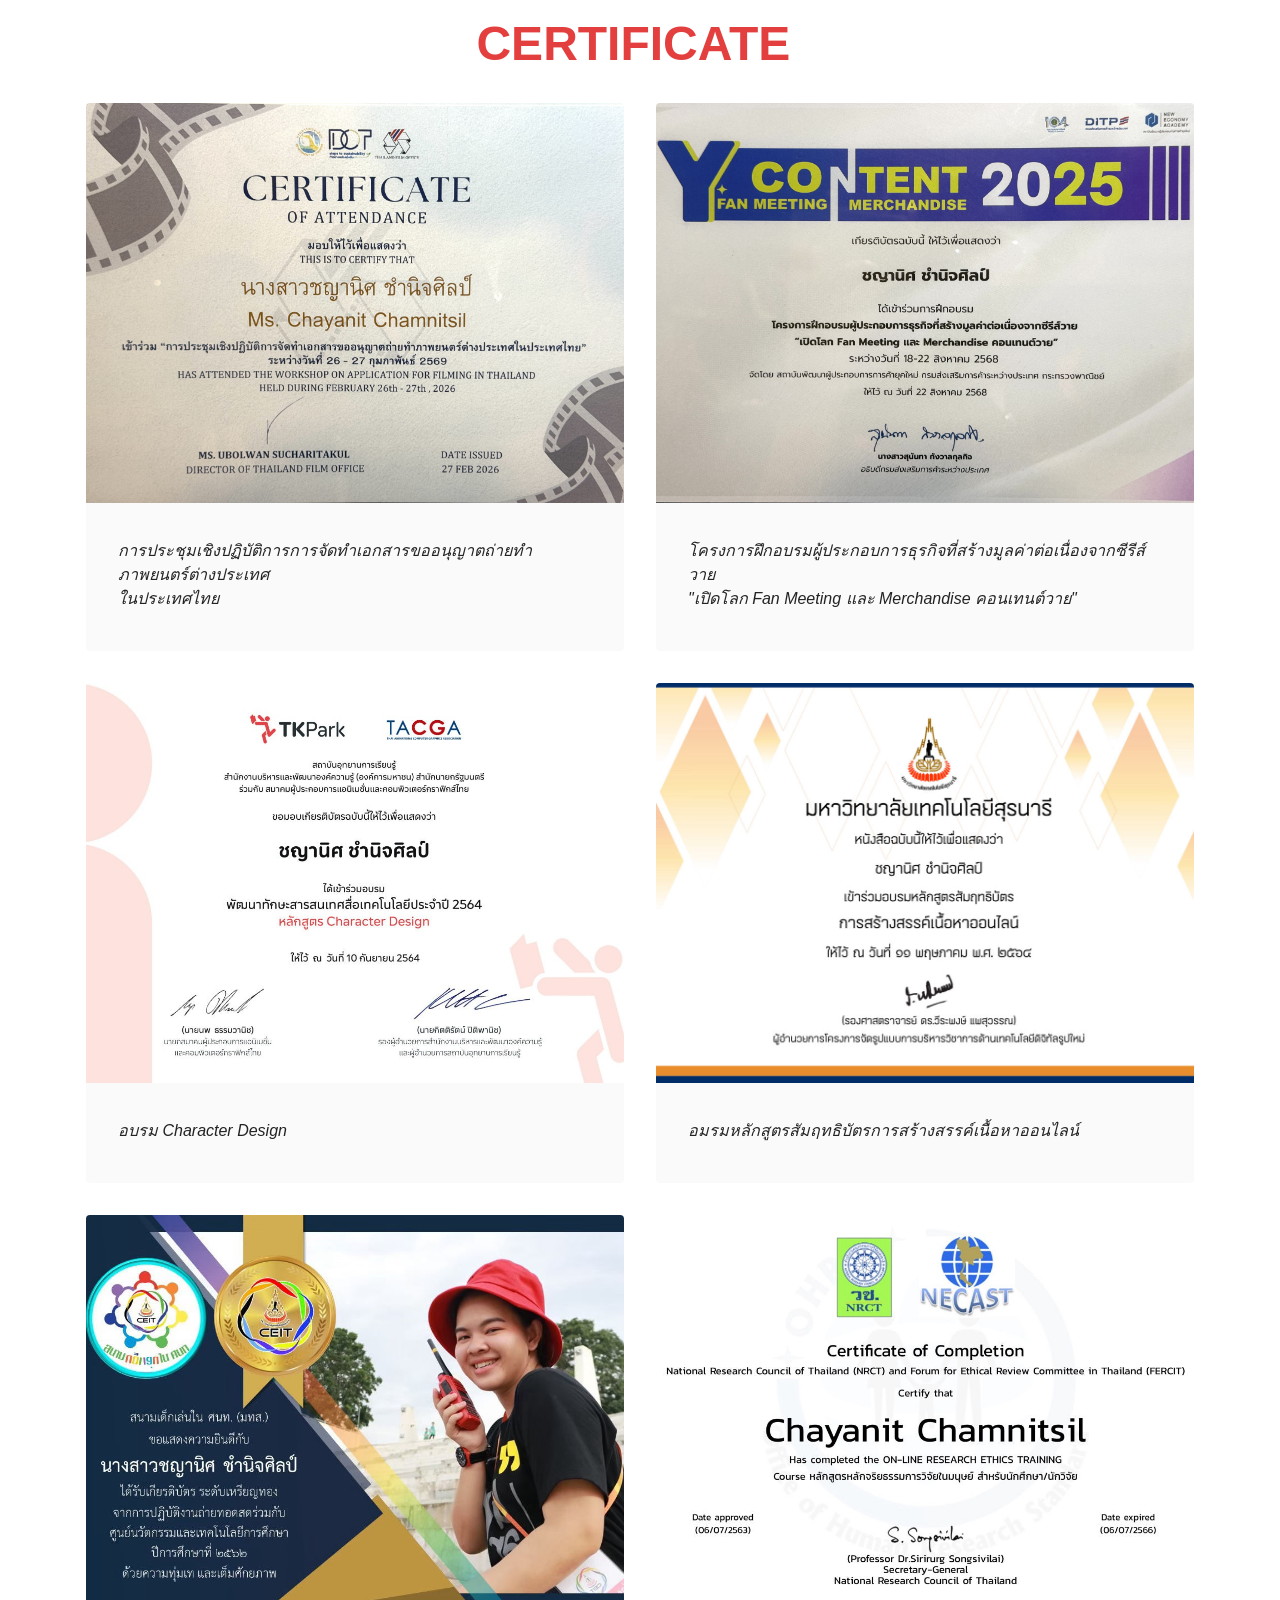
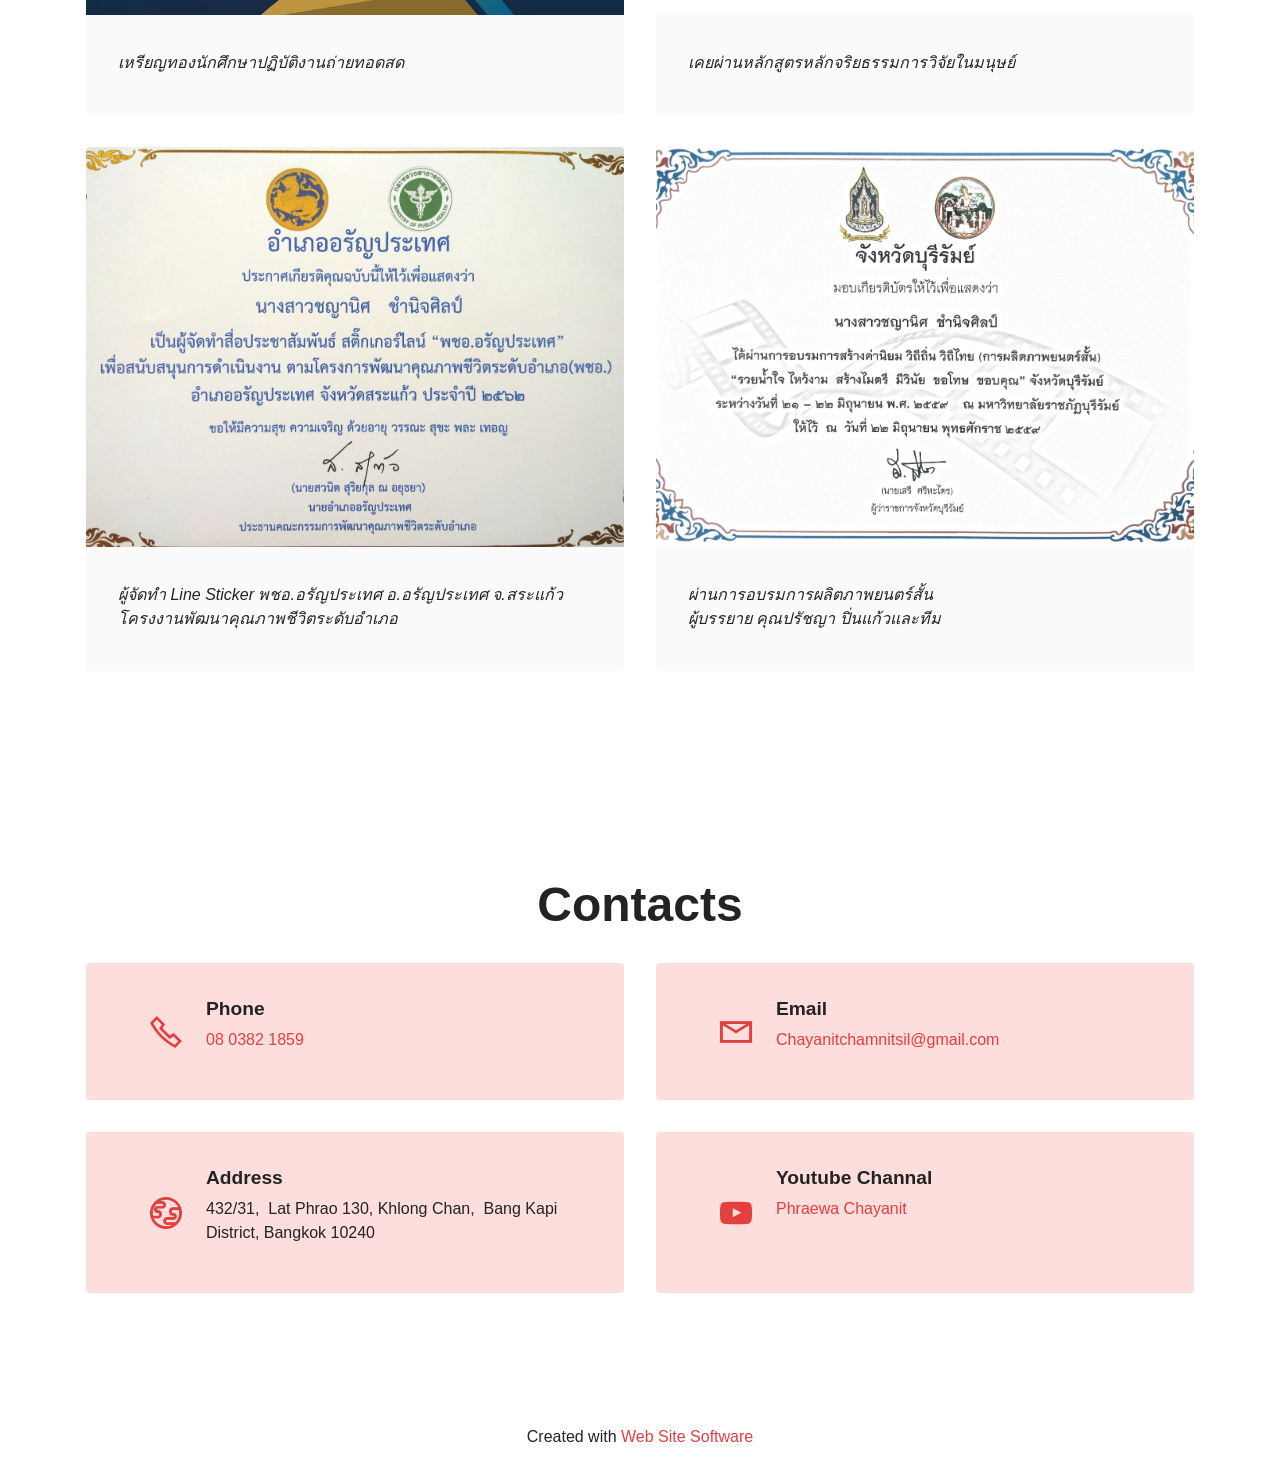
==== commit eff35e4a: "create github pages" ====
--- a/index.html
+++ b/index.html
@@ -19,7 +19,7 @@
   <link rel="stylesheet" href="assets/theme/css/style.css">
   <link rel="preload" href="https://fonts.googleapis.com/css?family=IBM+Plex+Sans+Thai:100,200,300,400,500,600,700&display=swap" as="style" onload="this.onload=null;this.rel='stylesheet'">
   <noscript><link rel="stylesheet" href="https://fonts.googleapis.com/css?family=IBM+Plex+Sans+Thai:100,200,300,400,500,600,700&display=swap"></noscript>
-  <link rel="preload" as="style" href="assets/mobirise/css/mbr-additional.css?v=bejgOW"><link rel="stylesheet" href="assets/mobirise/css/mbr-additional.css?v=bejgOW" type="text/css">
+  <link rel="preload" as="style" href="assets/mobirise/css/mbr-additional.css?v=o4PEXP"><link rel="stylesheet" href="assets/mobirise/css/mbr-additional.css?v=o4PEXP" type="text/css">
 
   
   
@@ -572,7 +572,7 @@
             </div>
         </div>
     </div>
-</section><section class="display-7" style="padding: 0;align-items: center;justify-content: center;flex-wrap: wrap;    align-content: center;display: flex;position: relative;height: 4rem;"><a href="https://mobiri.se/1575482" style="flex: 1 1;height: 4rem;position: absolute;width: 100%;z-index: 1;"><img alt=" Free Web  Creation Software" style="height: 4rem;" src="[data-uri]"></a><p style="margin: 0;text-align: center;" class="display-7">Created with Mobirise &#8204;</p><a style="z-index:1" href="https://mobirise.com/website-maker.html">Web Site Maker</a></section><script src="assets/bootstrap/js/bootstrap.bundle.min.js"></script>  <script src="assets/smoothscroll/smooth-scroll.js"></script>  <script src="assets/ytplayer/index.js"></script>  <script src="assets/dropdown/js/navbar-dropdown.js"></script>  <script src="assets/theme/js/script.js"></script>  
+</section><section class="display-7" style="padding: 0;align-items: center;justify-content: center;flex-wrap: wrap;    align-content: center;display: flex;position: relative;height: 4rem;"><a href="https://mobiri.se/1575482" style="flex: 1 1;height: 4rem;position: absolute;width: 100%;z-index: 1;"><img alt="Mobirise.com" style="height: 4rem;" src="[data-uri]"></a><p style="margin: 0;text-align: center;" class="display-7">Created with &#8204;</p><a style="z-index:1" href="https://mobirise.com"> Web Site  Software</a></section><script src="assets/bootstrap/js/bootstrap.bundle.min.js"></script>  <script src="assets/smoothscroll/smooth-scroll.js"></script>  <script src="assets/ytplayer/index.js"></script>  <script src="assets/dropdown/js/navbar-dropdown.js"></script>  <script src="assets/theme/js/script.js"></script>  
   
   
  <div id="scrollToTop" class="scrollToTop mbr-arrow-up"><a style="text-align: center;"><i class="mbr-arrow-up-icon mbr-arrow-up-icon-cm cm-icon cm-icon-smallarrow-up"></i></a></div>
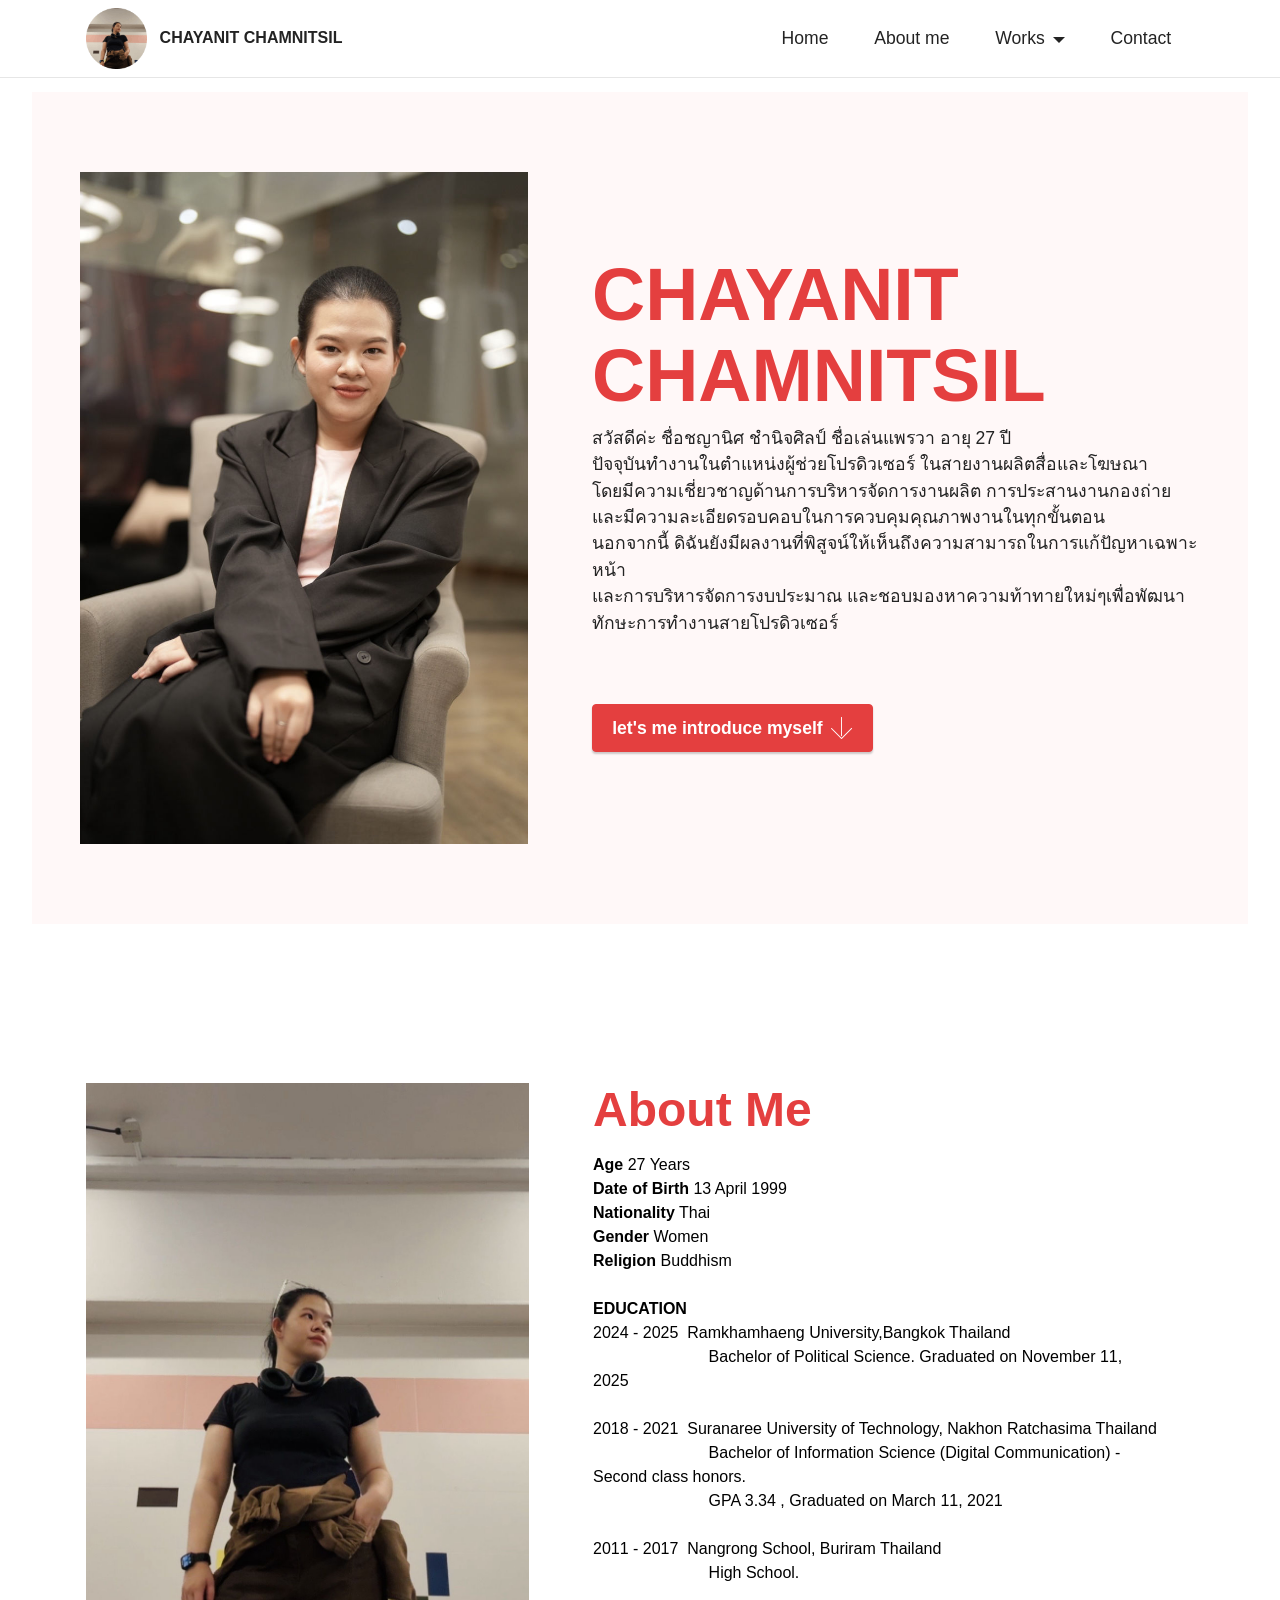
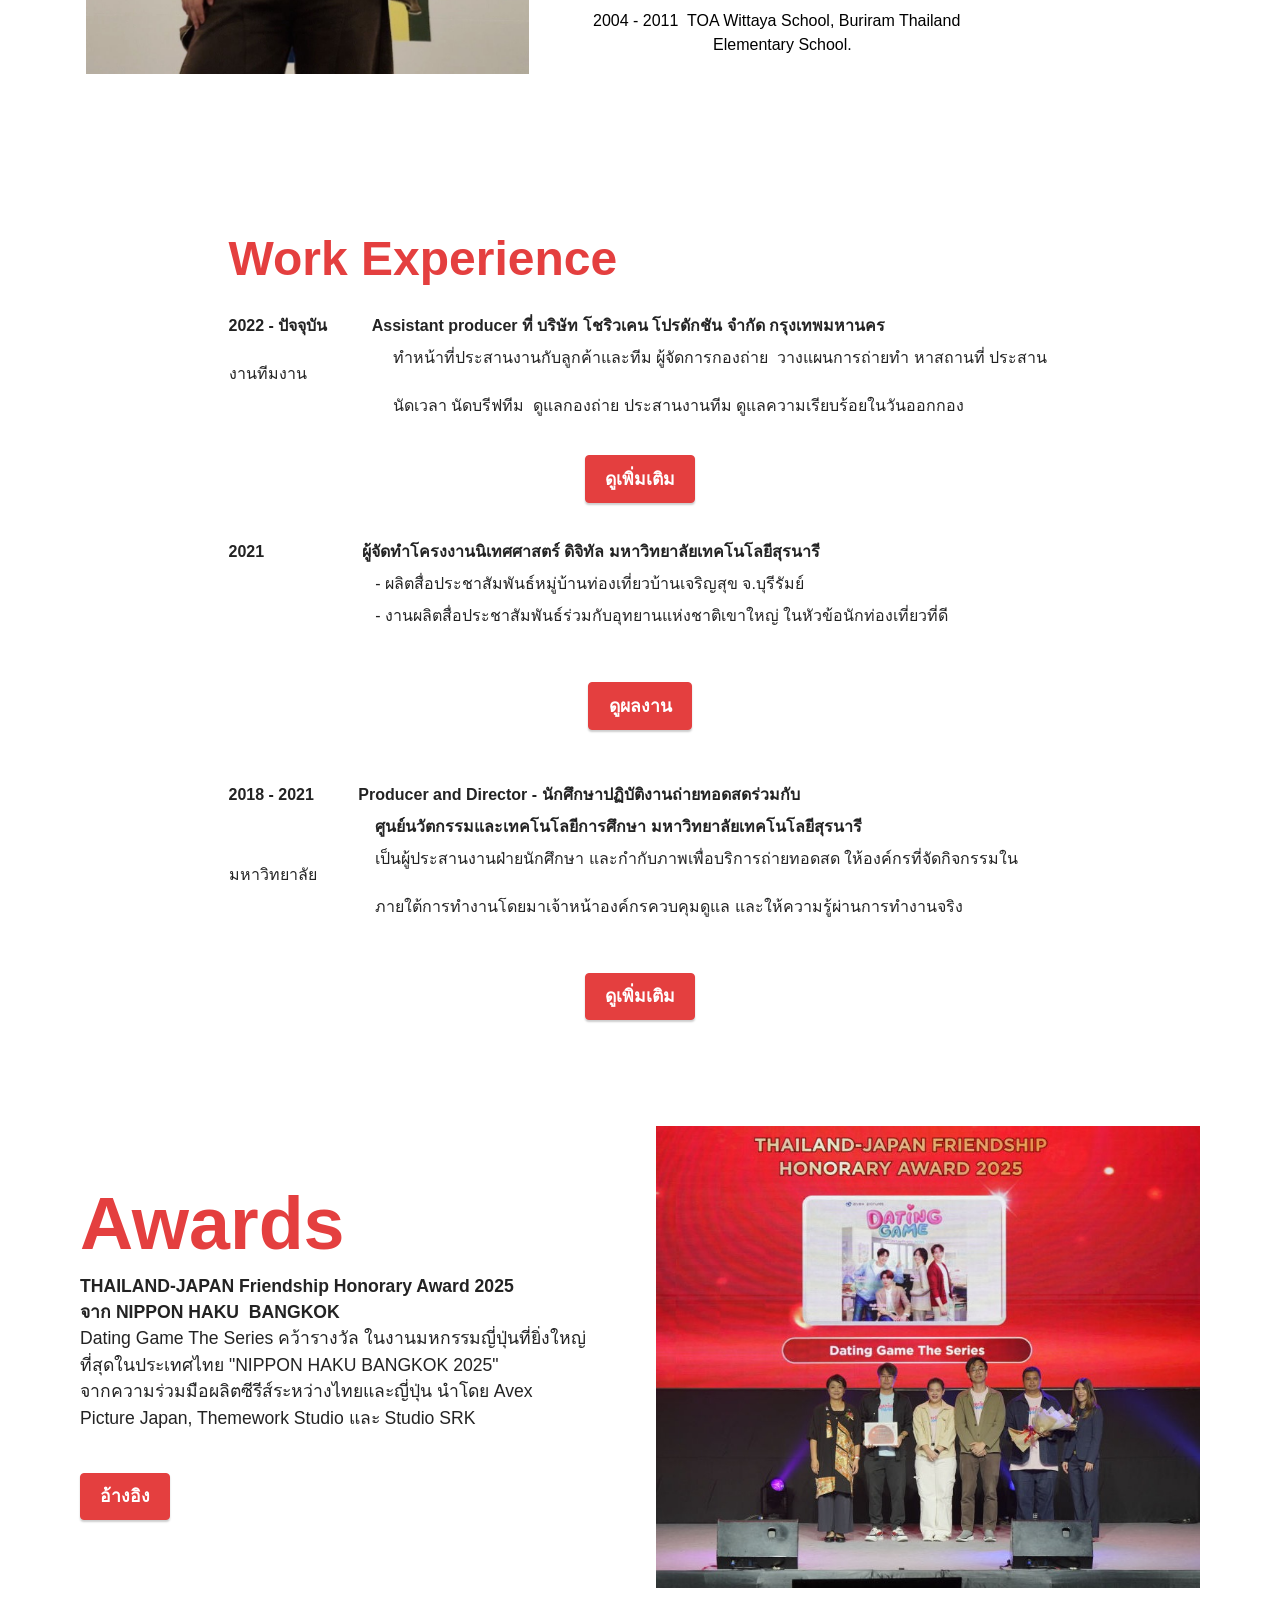
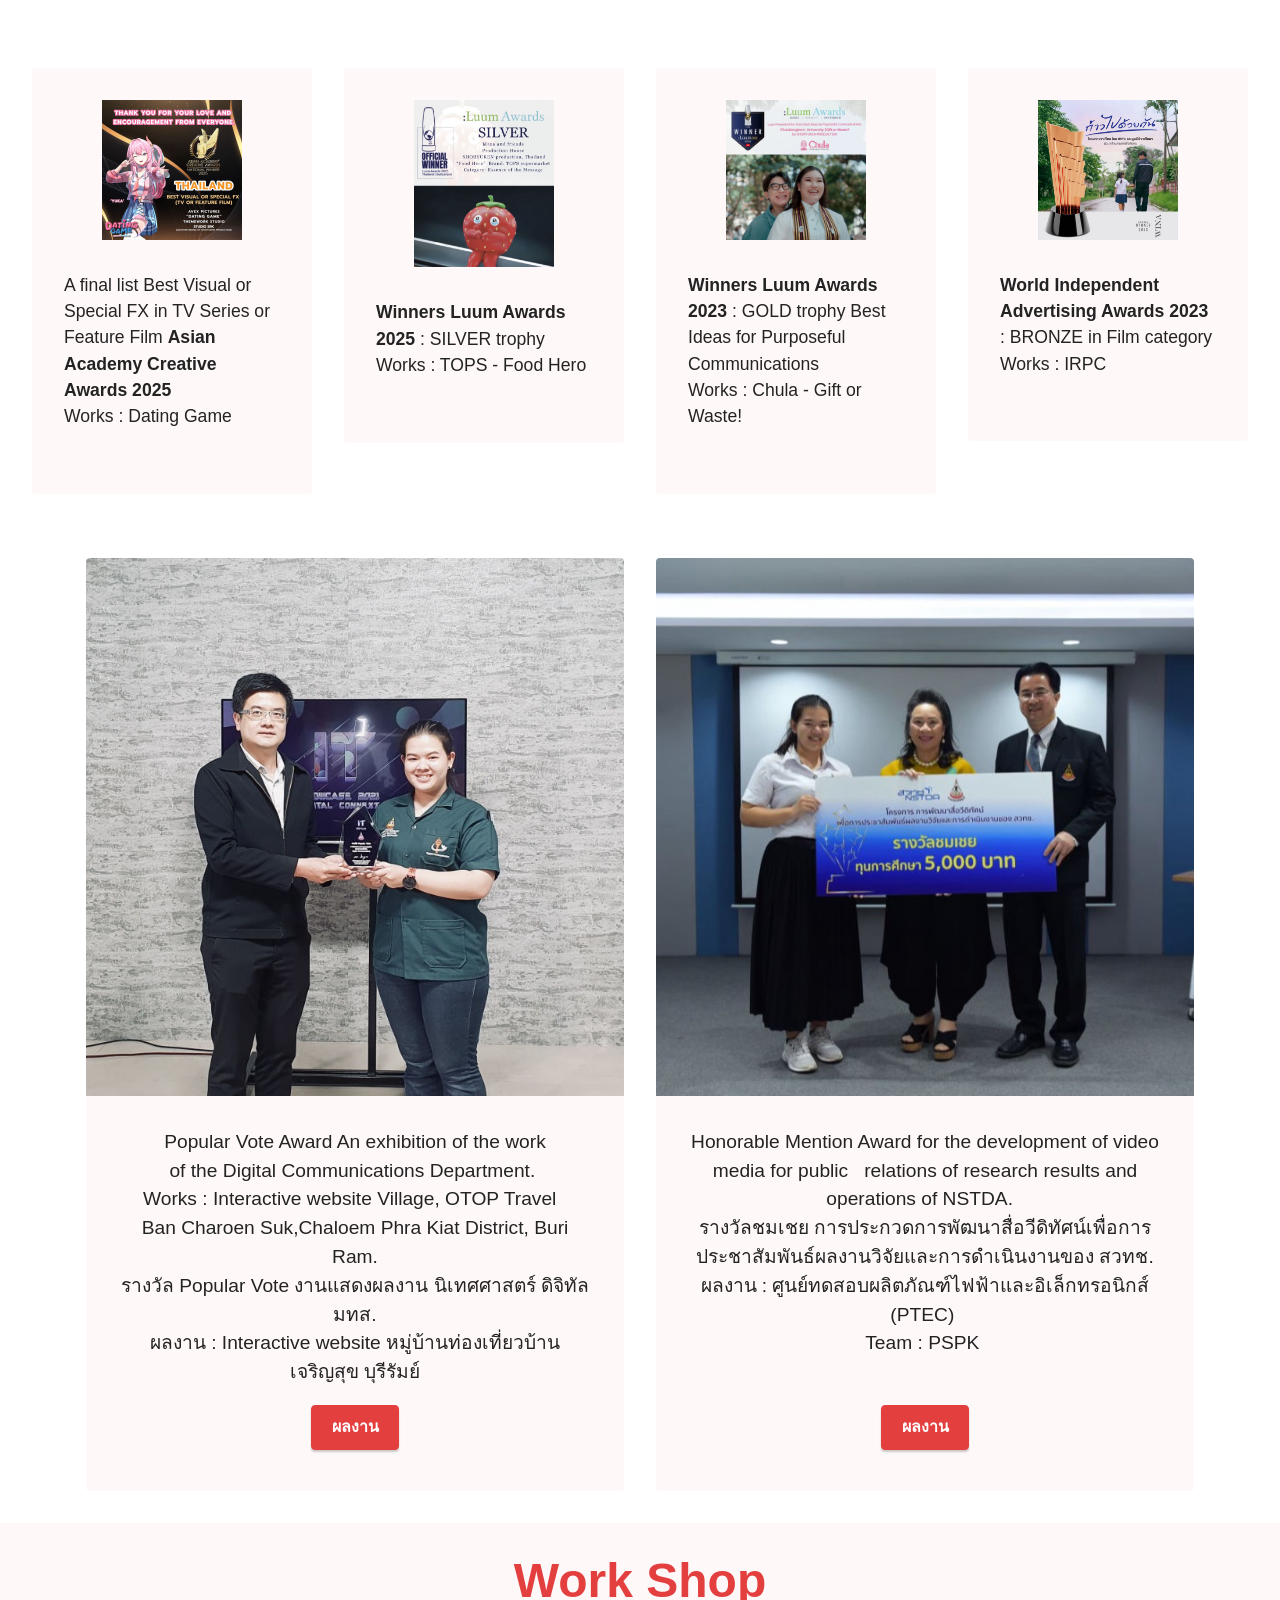
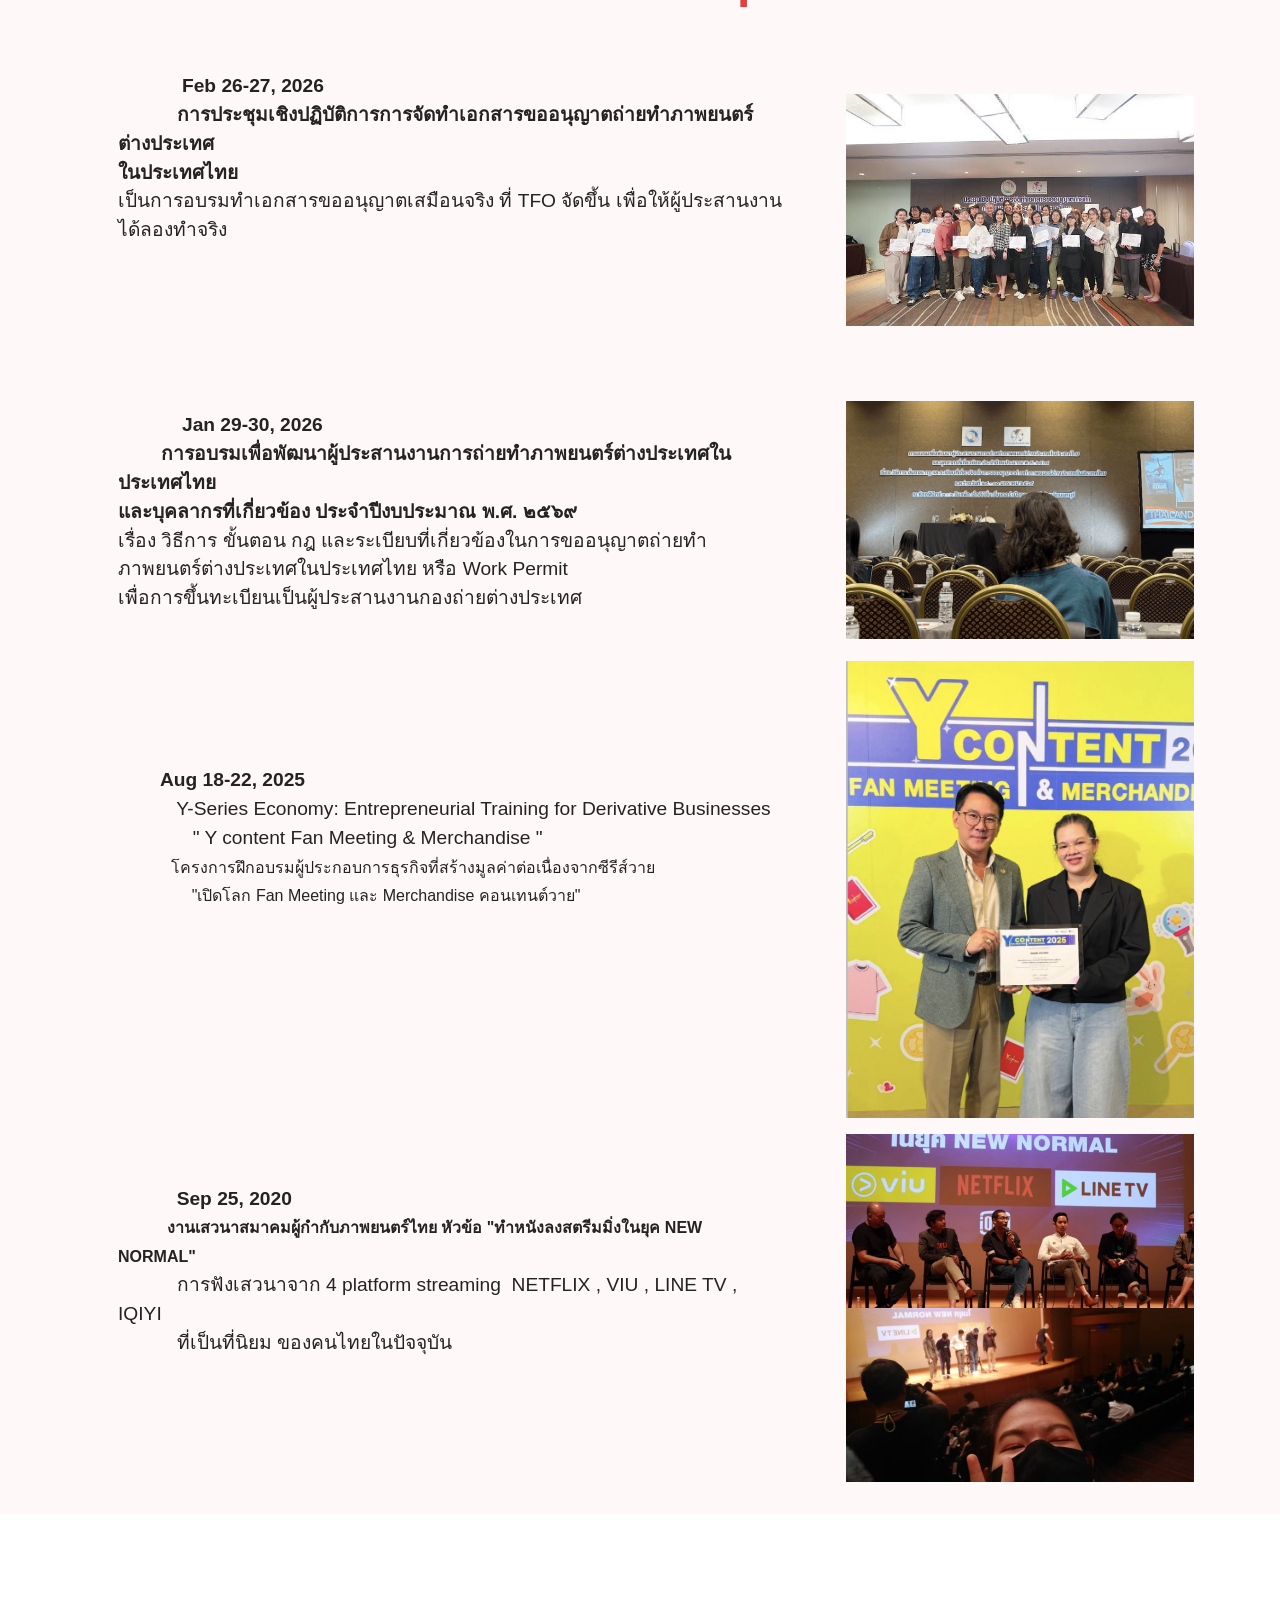
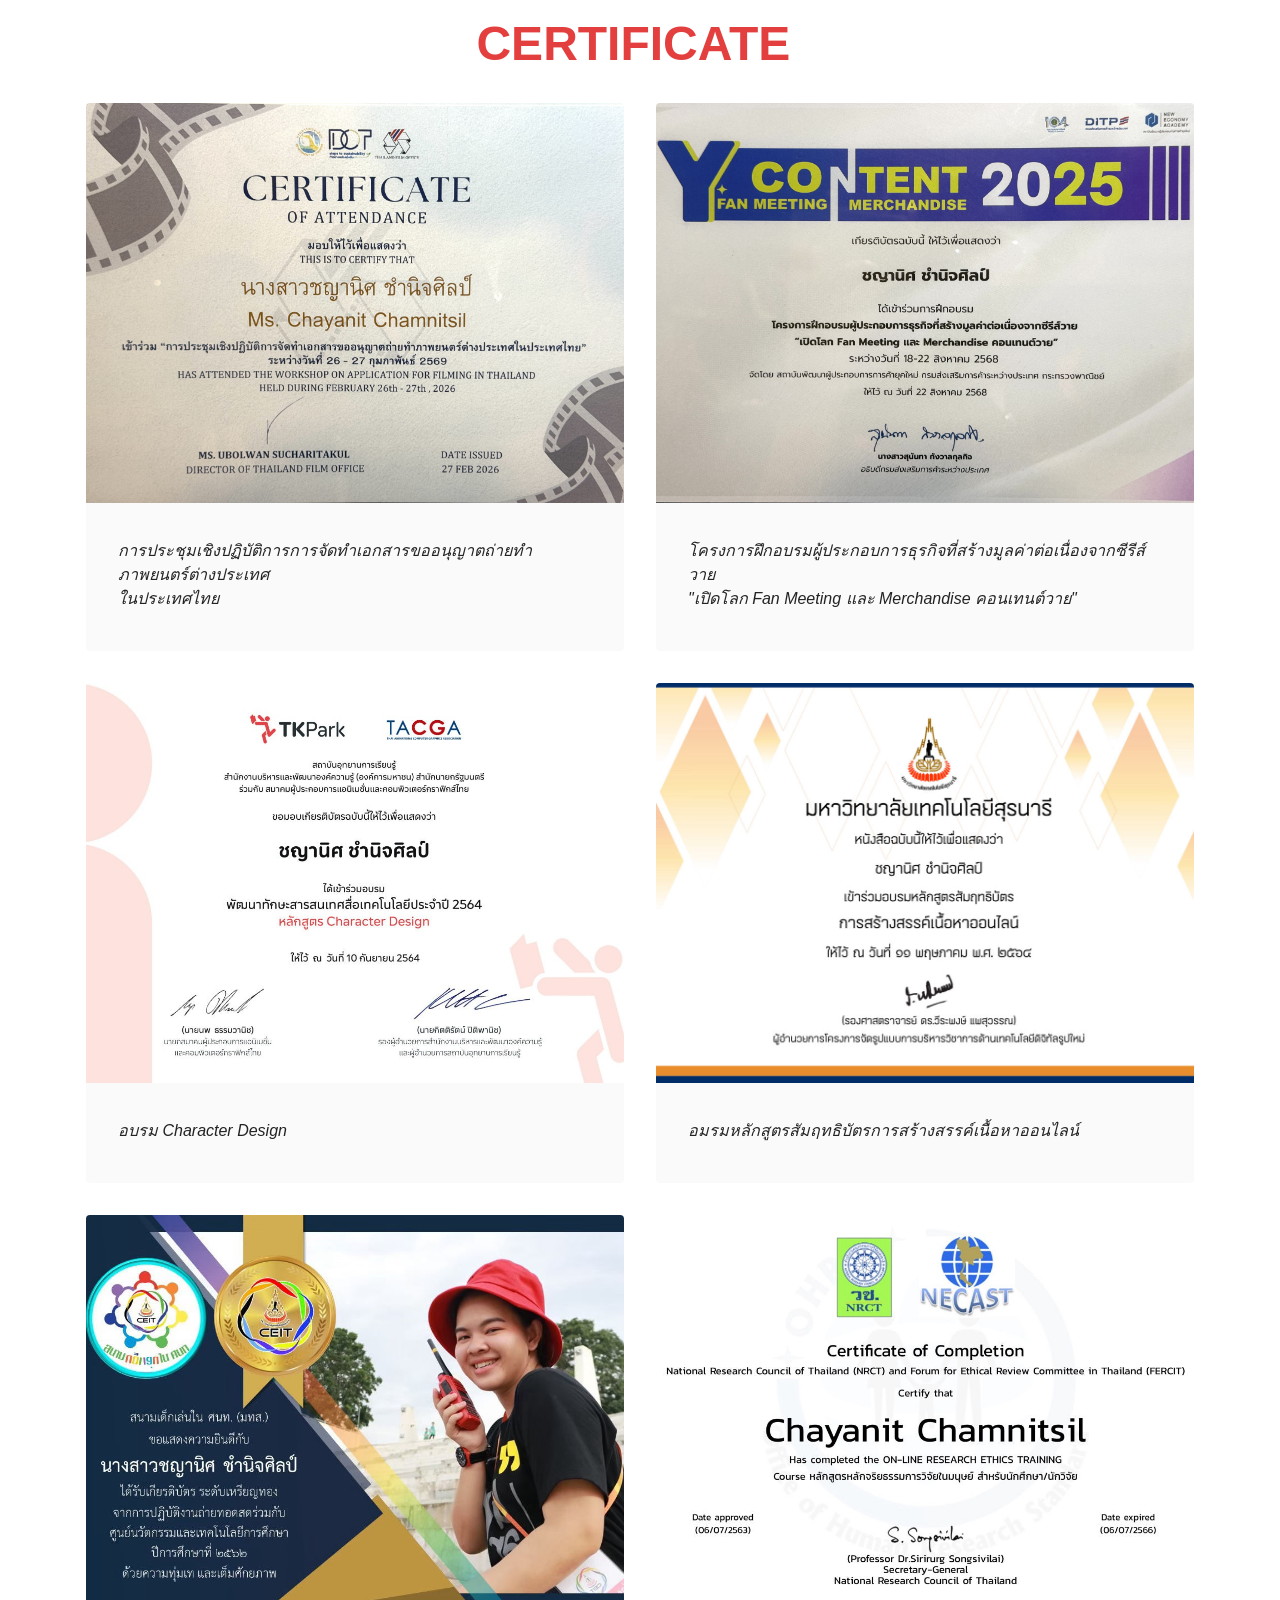
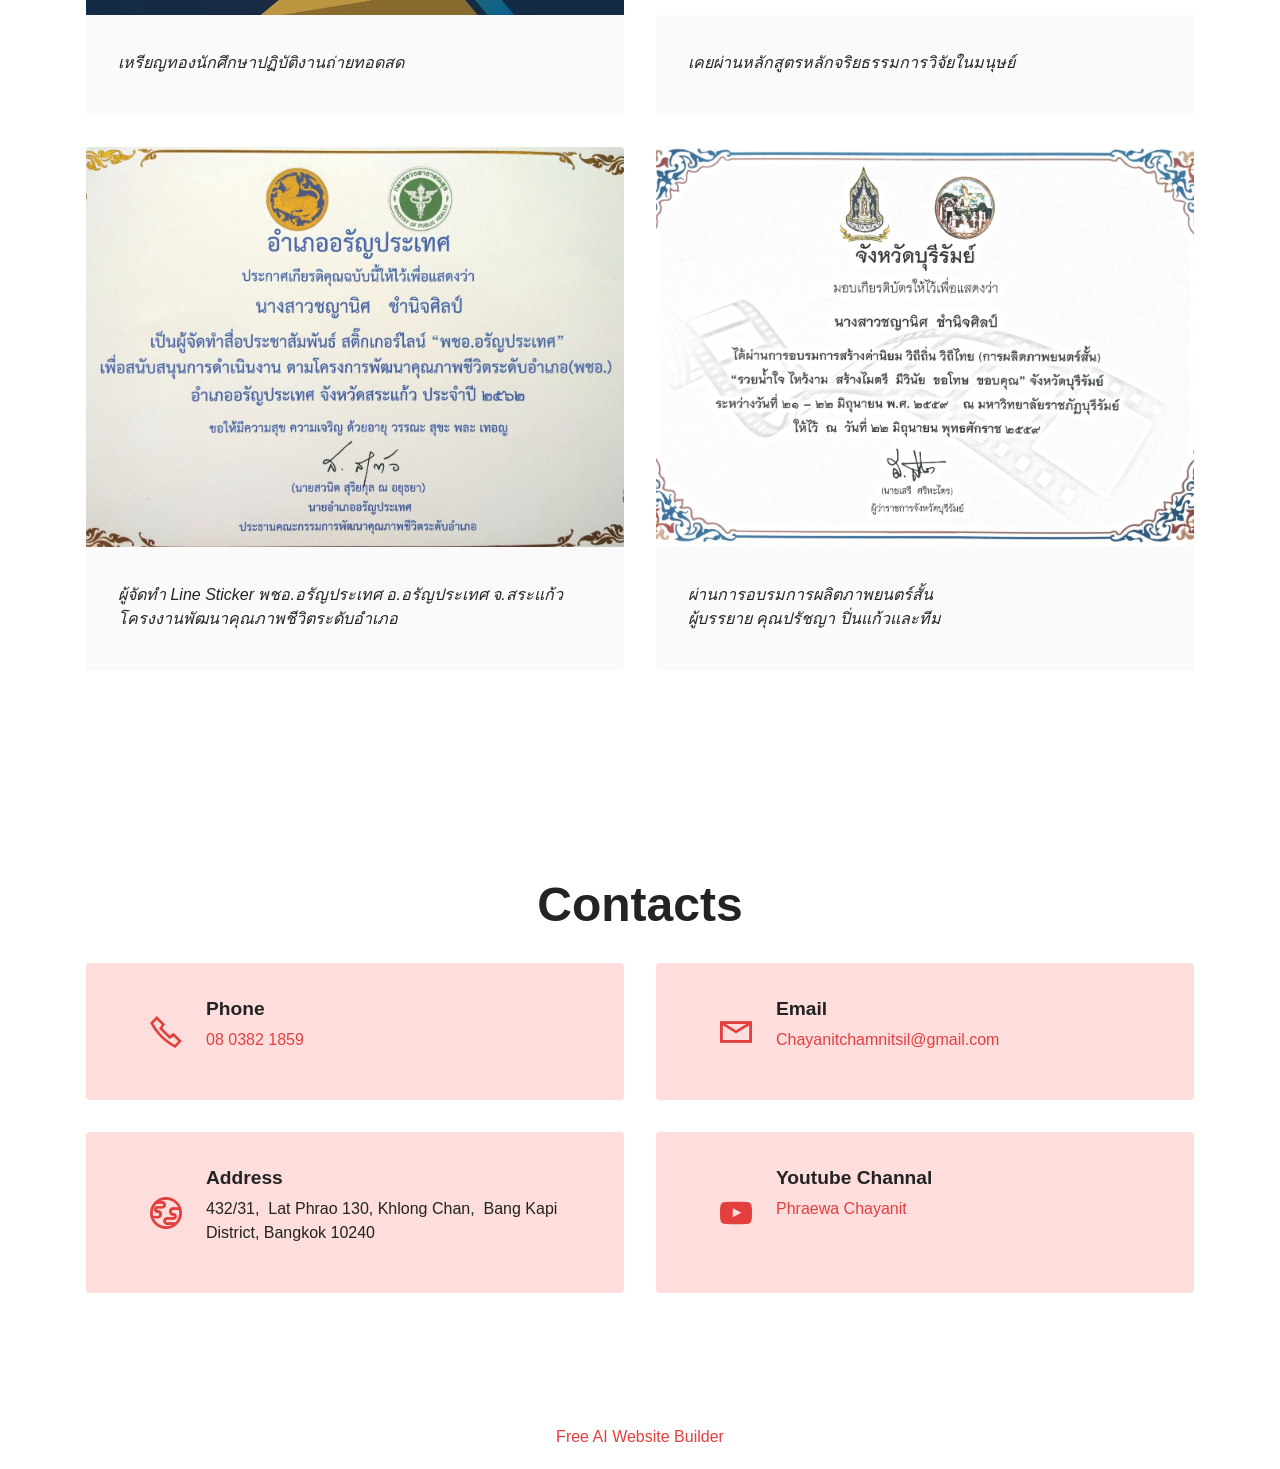
==== commit a470a145: "create github pages" ====
--- a/index.html
+++ b/index.html
@@ -19,7 +19,7 @@
   <link rel="stylesheet" href="assets/theme/css/style.css">
   <link rel="preload" href="https://fonts.googleapis.com/css?family=IBM+Plex+Sans+Thai:100,200,300,400,500,600,700&display=swap" as="style" onload="this.onload=null;this.rel='stylesheet'">
   <noscript><link rel="stylesheet" href="https://fonts.googleapis.com/css?family=IBM+Plex+Sans+Thai:100,200,300,400,500,600,700&display=swap"></noscript>
-  <link rel="preload" as="style" href="assets/mobirise/css/mbr-additional.css?v=o4PEXP"><link rel="stylesheet" href="assets/mobirise/css/mbr-additional.css?v=o4PEXP" type="text/css">
+  <link rel="preload" as="style" href="assets/mobirise/css/mbr-additional.css?v=z7Lez5"><link rel="stylesheet" href="assets/mobirise/css/mbr-additional.css?v=z7Lez5" type="text/css">
 
   
   
@@ -572,7 +572,7 @@
             </div>
         </div>
     </div>
-</section><section class="display-7" style="padding: 0;align-items: center;justify-content: center;flex-wrap: wrap;    align-content: center;display: flex;position: relative;height: 4rem;"><a href="https://mobiri.se/1575482" style="flex: 1 1;height: 4rem;position: absolute;width: 100%;z-index: 1;"><img alt="Mobirise.com" style="height: 4rem;" src="[data-uri]"></a><p style="margin: 0;text-align: center;" class="display-7">Created with &#8204;</p><a style="z-index:1" href="https://mobirise.com"> Web Site  Software</a></section><script src="assets/bootstrap/js/bootstrap.bundle.min.js"></script>  <script src="assets/smoothscroll/smooth-scroll.js"></script>  <script src="assets/ytplayer/index.js"></script>  <script src="assets/dropdown/js/navbar-dropdown.js"></script>  <script src="assets/theme/js/script.js"></script>  
+</section><section class="display-7" style="padding: 0;align-items: center;justify-content: center;flex-wrap: wrap;    align-content: center;display: flex;position: relative;height: 4rem;"><a href="https://mobiri.se/1575482" style="flex: 1 1;height: 4rem;position: absolute;width: 100%;z-index: 1;"><img alt="" style="height: 4rem;" src="[data-uri]"></a><p style="margin: 0;text-align: center;" class="display-7">&#8204;</p><a style="z-index:1" href="https://mobirise.com/builder/ai-website-builder.html">Free AI Website Builder</a></section><script src="assets/bootstrap/js/bootstrap.bundle.min.js"></script>  <script src="assets/smoothscroll/smooth-scroll.js"></script>  <script src="assets/ytplayer/index.js"></script>  <script src="assets/dropdown/js/navbar-dropdown.js"></script>  <script src="assets/theme/js/script.js"></script>  
   
   
  <div id="scrollToTop" class="scrollToTop mbr-arrow-up"><a style="text-align: center;"><i class="mbr-arrow-up-icon mbr-arrow-up-icon-cm cm-icon cm-icon-smallarrow-up"></i></a></div>
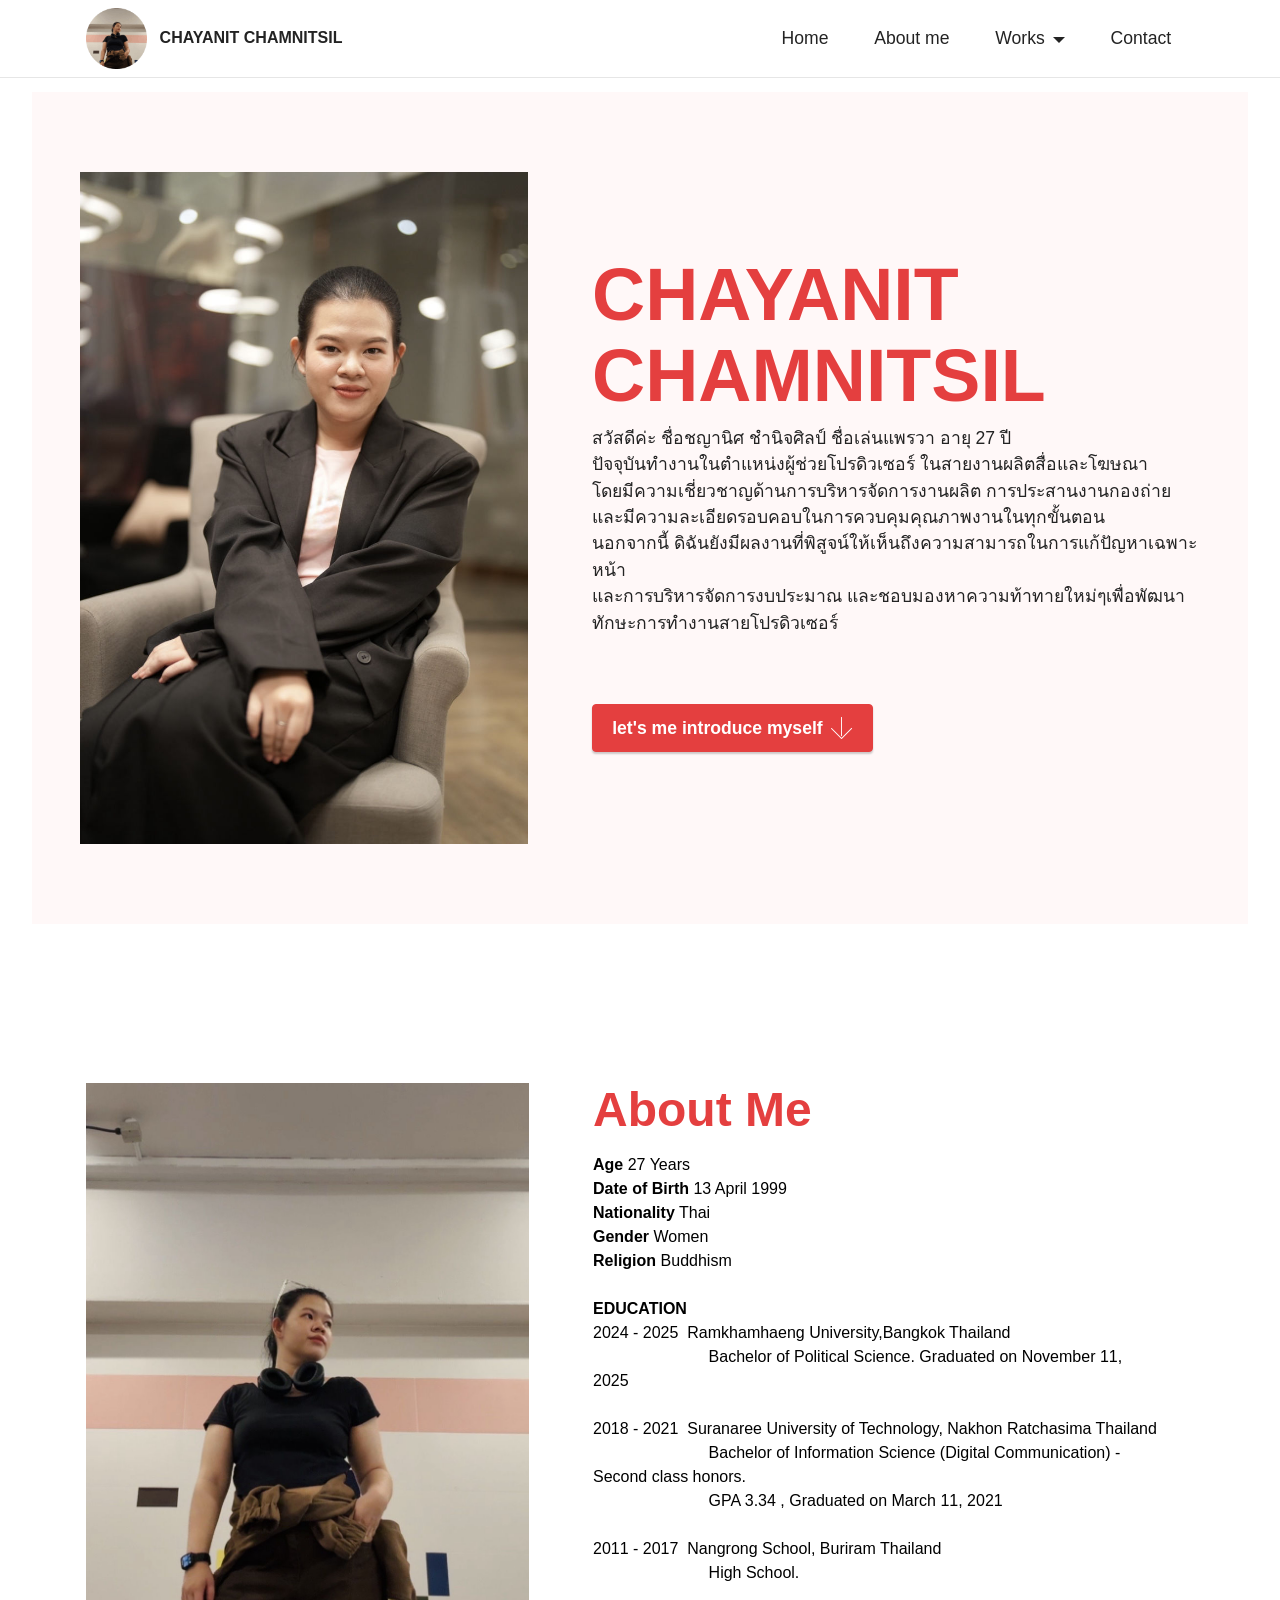
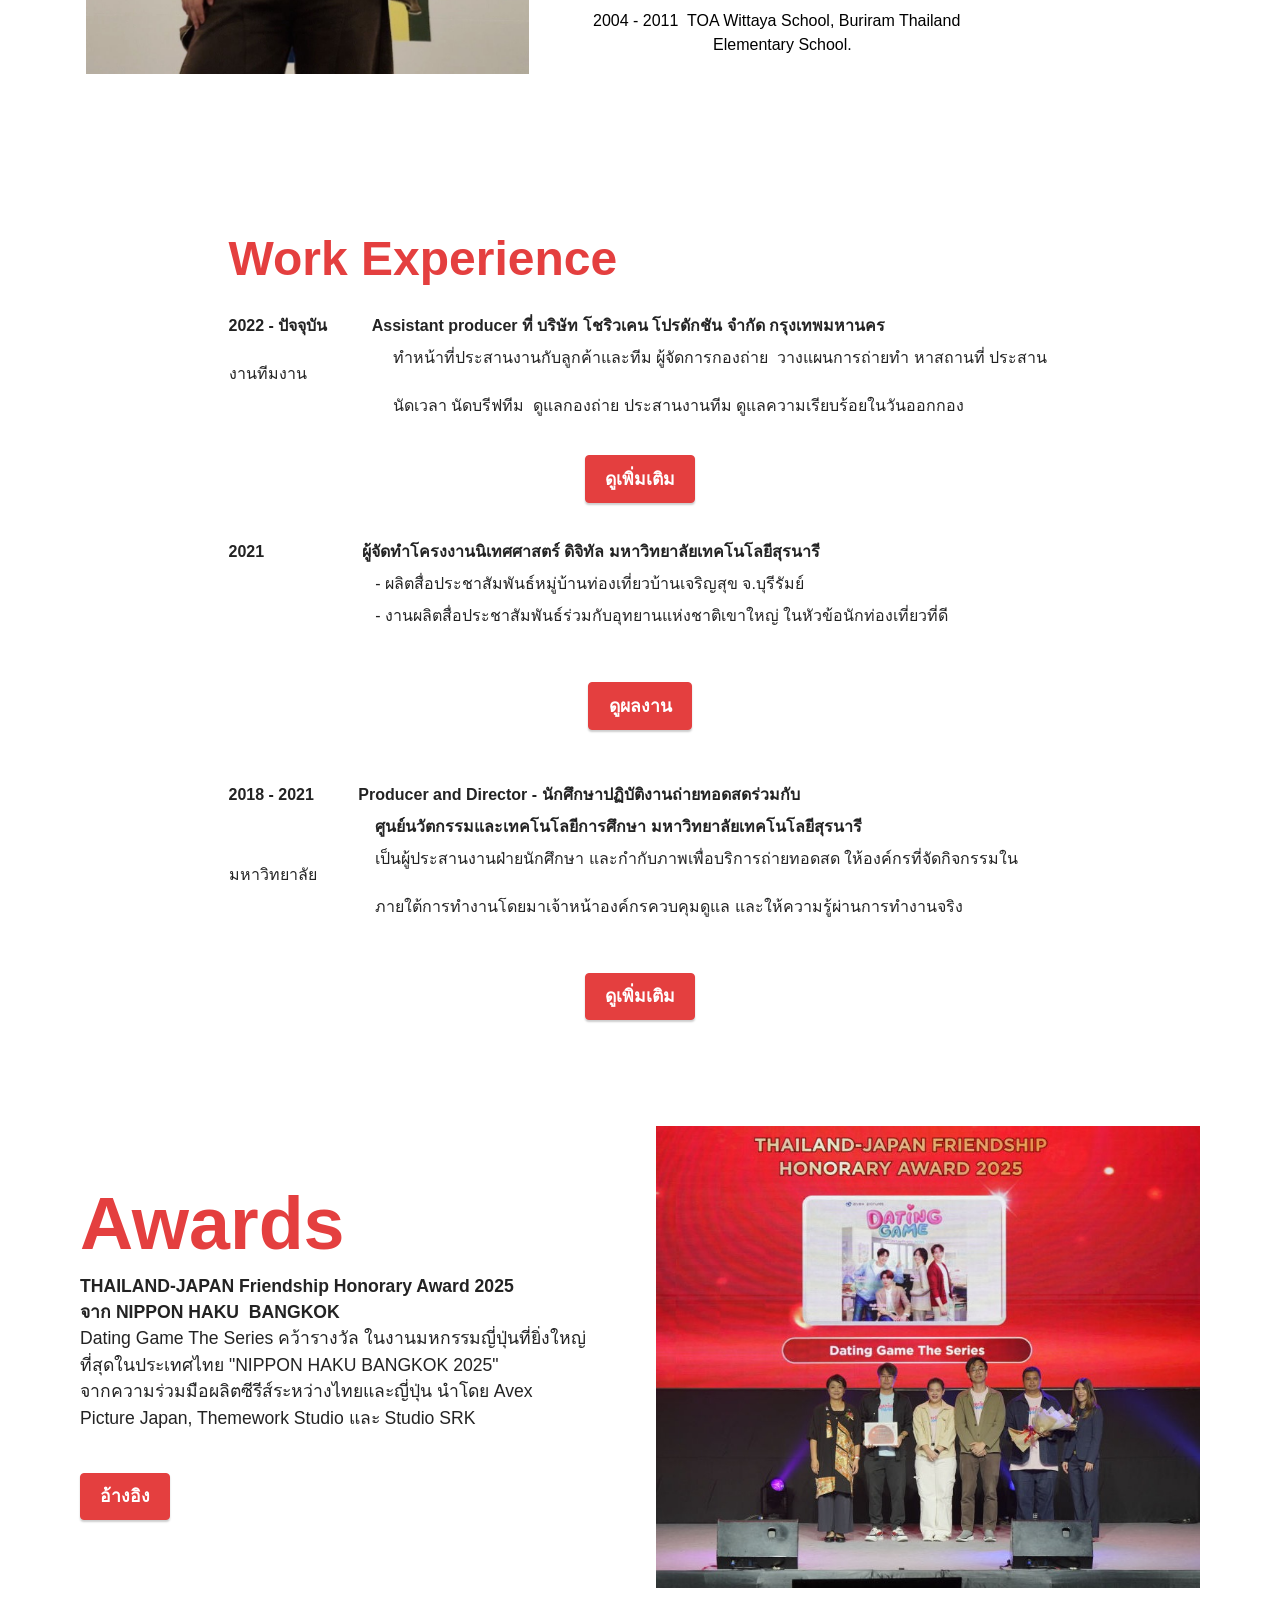
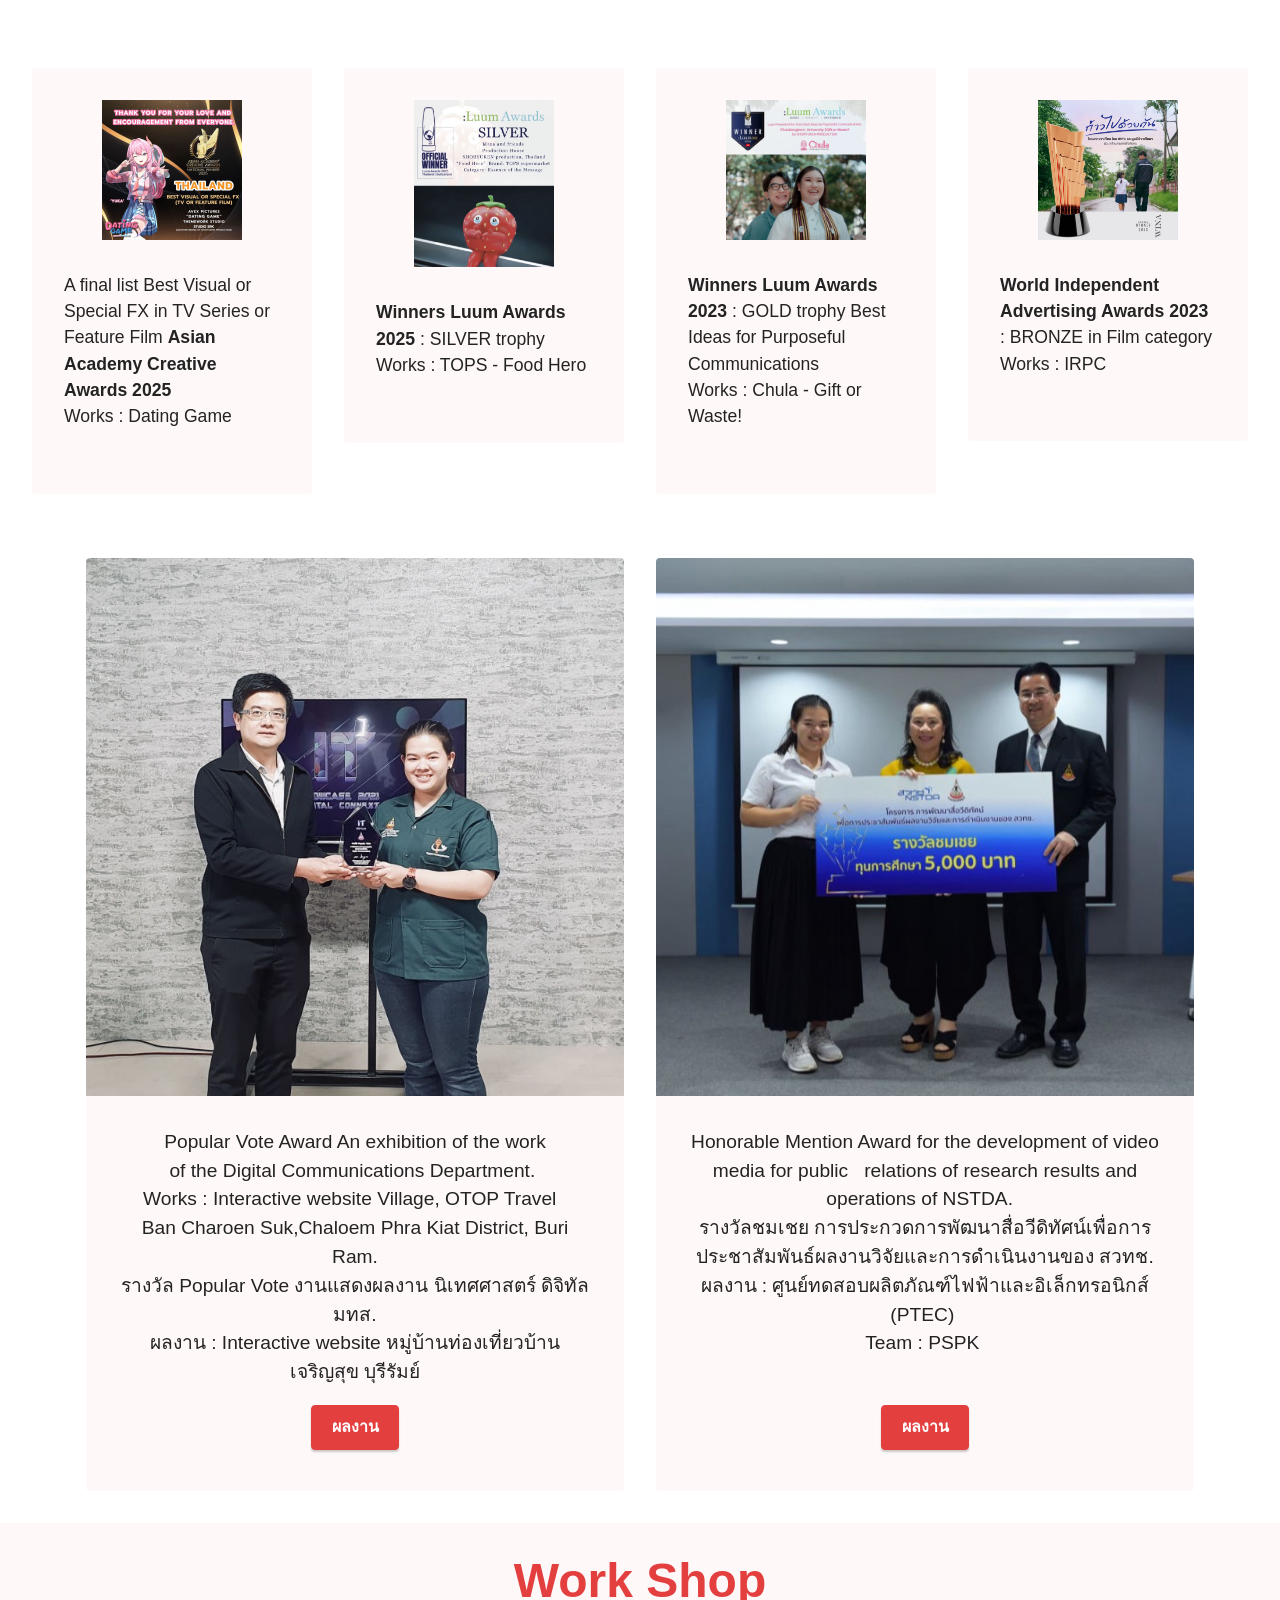
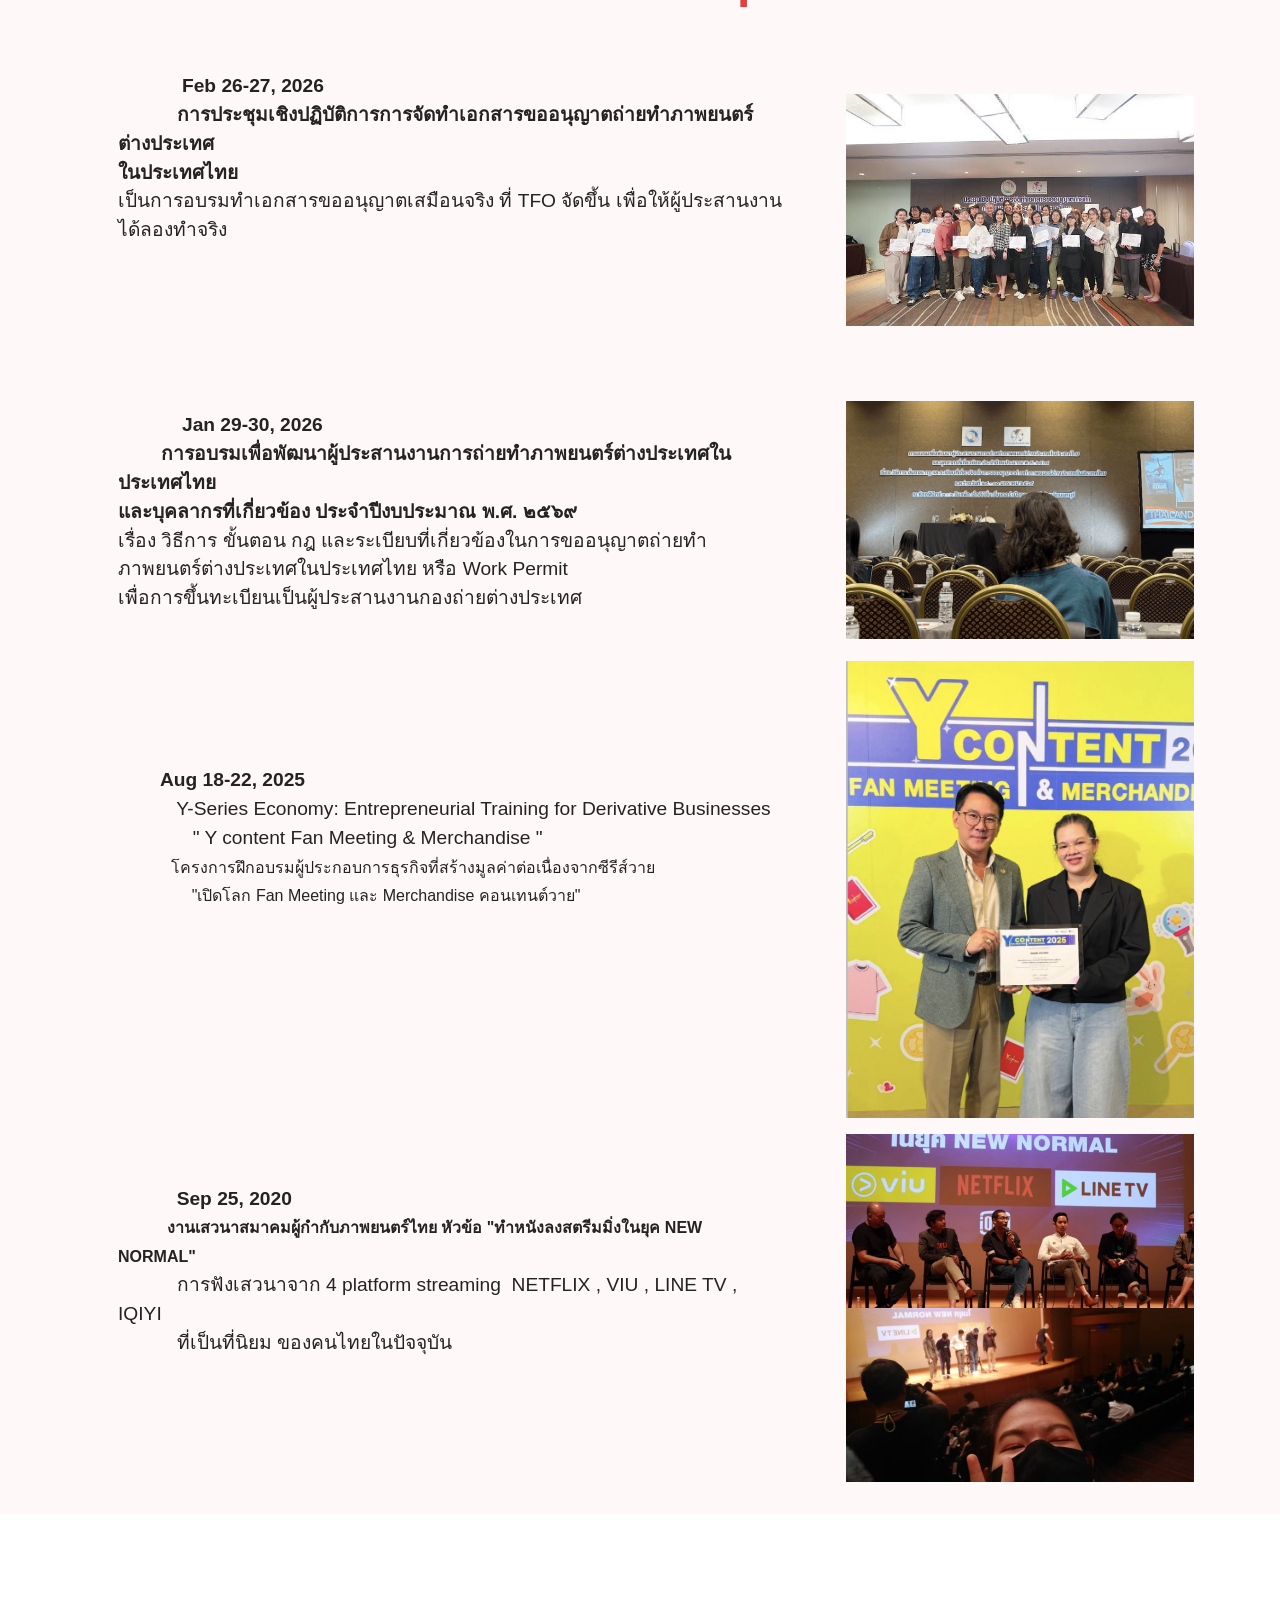
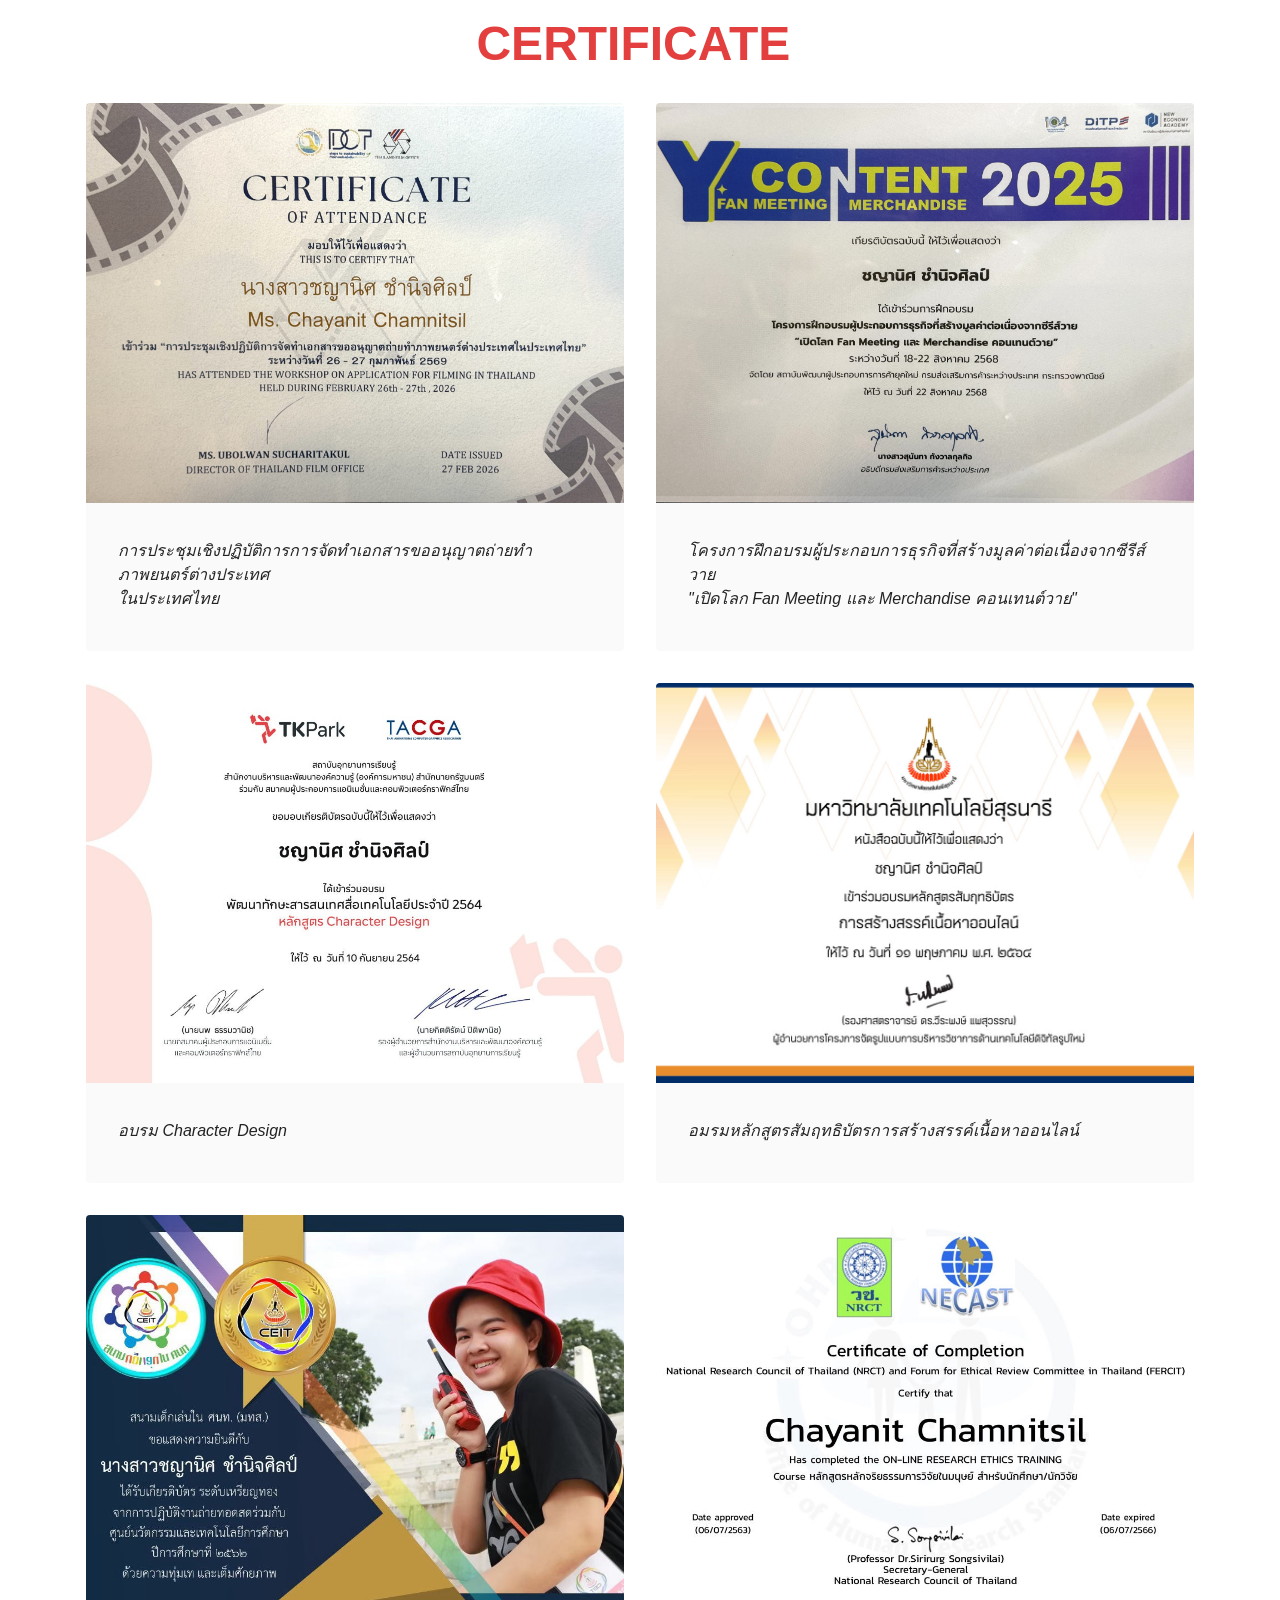
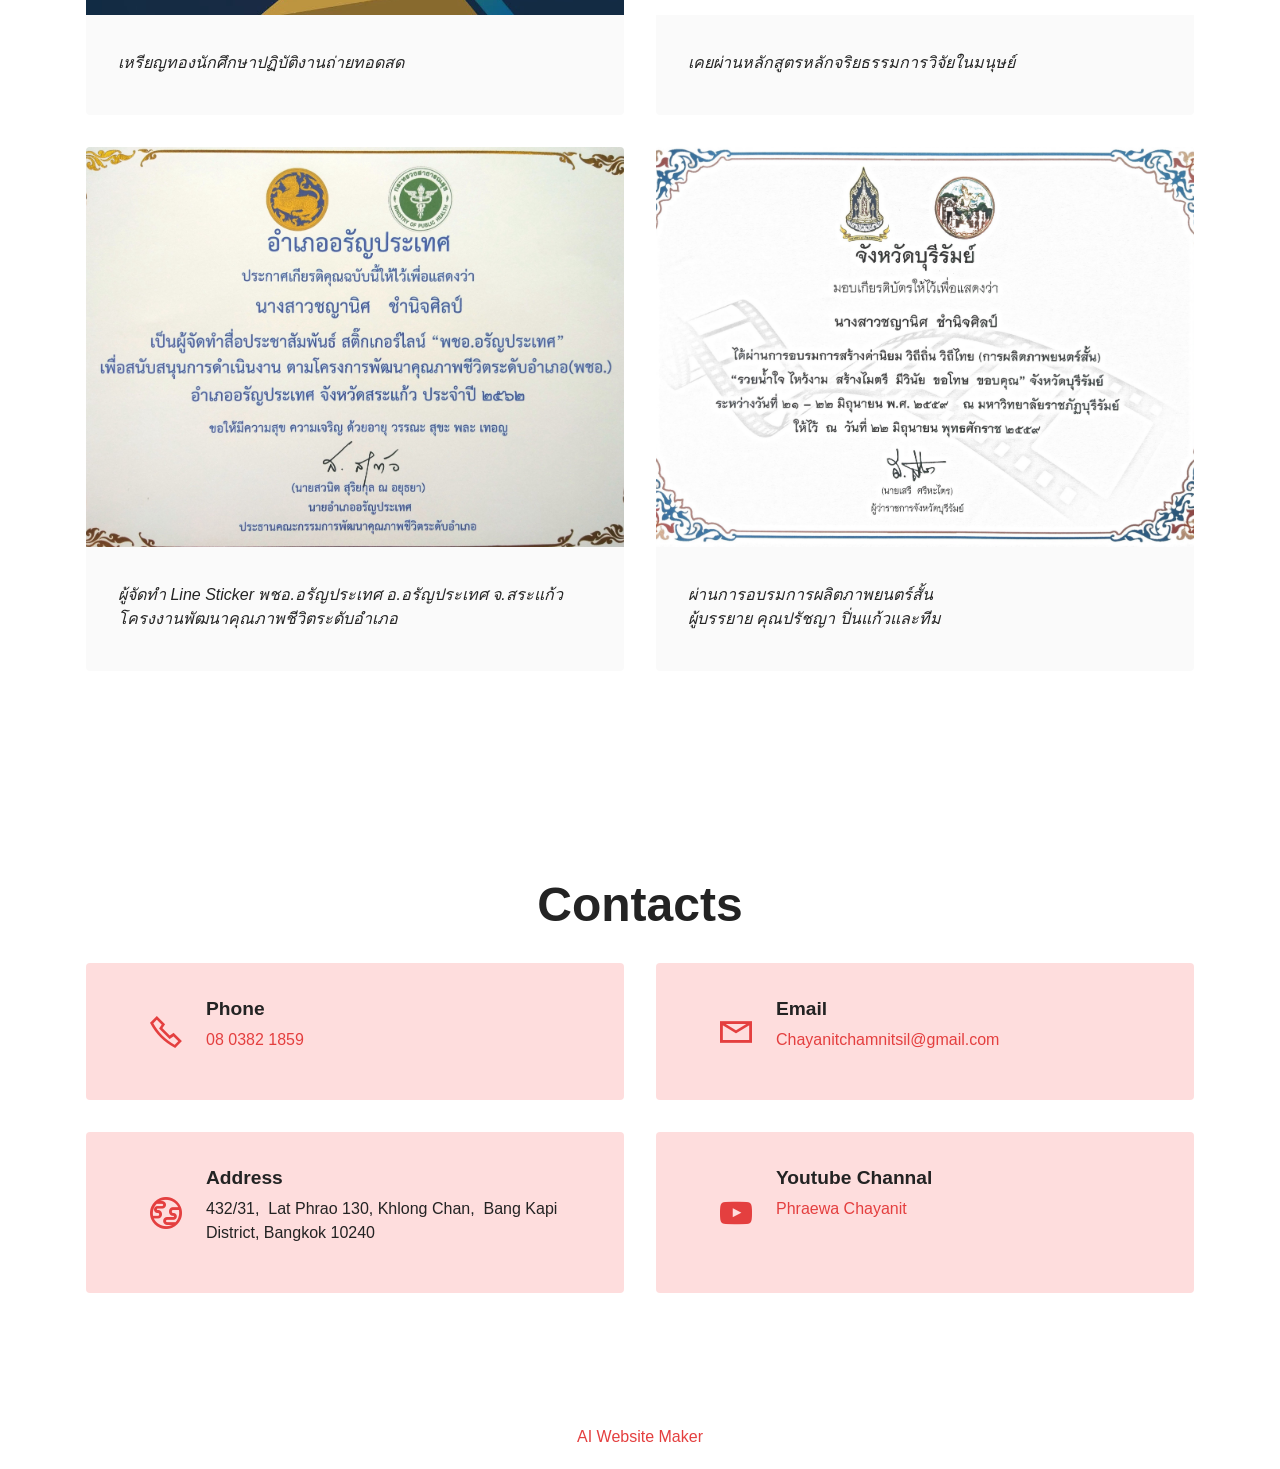
==== commit facb4526: "create github pages" ====
--- a/index.html
+++ b/index.html
@@ -19,7 +19,7 @@
   <link rel="stylesheet" href="assets/theme/css/style.css">
   <link rel="preload" href="https://fonts.googleapis.com/css?family=IBM+Plex+Sans+Thai:100,200,300,400,500,600,700&display=swap" as="style" onload="this.onload=null;this.rel='stylesheet'">
   <noscript><link rel="stylesheet" href="https://fonts.googleapis.com/css?family=IBM+Plex+Sans+Thai:100,200,300,400,500,600,700&display=swap"></noscript>
-  <link rel="preload" as="style" href="assets/mobirise/css/mbr-additional.css?v=z7Lez5"><link rel="stylesheet" href="assets/mobirise/css/mbr-additional.css?v=z7Lez5" type="text/css">
+  <link rel="preload" as="style" href="assets/mobirise/css/mbr-additional.css?v=wIiu3H"><link rel="stylesheet" href="assets/mobirise/css/mbr-additional.css?v=wIiu3H" type="text/css">
 
   
   
@@ -48,7 +48,7 @@
                 </div>
             </button>
             <div class="collapse navbar-collapse" id="navbarSupportedContent">
-                <ul class="navbar-nav nav-dropdown nav-right" data-app-modern-menu="true"><li class="nav-item"><a class="nav-link link text-black text-primary display-4" href="https://b6070373.github.io/portfolio2023/">Home</a></li><li class="nav-item"><a class="nav-link link text-black text-primary display-4" href="index.html#image1-3b">About me</a></li><li class="nav-item dropdown"><a class="nav-link link text-black text-primary dropdown-toggle display-4" href="page2.html#video4-1b" data-toggle="dropdown-submenu" data-bs-toggle="dropdown" data-bs-auto-close="outside" aria-expanded="false">Works</a><div class="dropdown-menu" aria-labelledby="dropdown-780"><a class="text-black text-primary dropdown-item display-4" href="page2.html#features16-2t">2022 - Present</a><a class="text-black text-primary dropdown-item display-4" href="page5.html#gallery1-3e">Graphic Design Work</a><a class="text-black text-primary dropdown-item display-4" href="page3.html#gallery4-1x">2018 - 2021</a><a class="text-black text-primary show dropdown-item display-4" href="page4.html#header2-1t">Selected Project</a></div></li><li class="nav-item"><a class="nav-link link text-black text-primary display-4" href="index.html#contacts2-z">Contact</a></li></ul>
+                <ul class="navbar-nav nav-dropdown nav-right" data-app-modern-menu="true"><li class="nav-item"><a class="nav-link link text-black text-primary display-4" href="https://b6070373.github.io/portfolio2026/">Home</a></li><li class="nav-item"><a class="nav-link link text-black text-primary display-4" href="index.html#image1-3b">About me</a></li><li class="nav-item dropdown"><a class="nav-link link text-black text-primary dropdown-toggle display-4" href="page2.html#video4-1b" data-toggle="dropdown-submenu" data-bs-toggle="dropdown" data-bs-auto-close="outside" aria-expanded="false">Works</a><div class="dropdown-menu" aria-labelledby="dropdown-780"><a class="text-black text-primary dropdown-item display-4" href="page2.html#features16-2t">2022 - Present</a><a class="text-black text-primary dropdown-item display-4" href="page5.html#gallery1-3e">Graphic Design Work</a><a class="text-black text-primary dropdown-item display-4" href="page3.html#gallery4-1x">2018 - 2021</a><a class="text-black text-primary show dropdown-item display-4" href="page4.html#header2-1t">Selected Project</a></div></li><li class="nav-item"><a class="nav-link link text-black text-primary display-4" href="index.html#contacts2-z">Contact</a></li></ul>
                 
                 
             </div>
@@ -572,7 +572,7 @@
             </div>
         </div>
     </div>
-</section><section class="display-7" style="padding: 0;align-items: center;justify-content: center;flex-wrap: wrap;    align-content: center;display: flex;position: relative;height: 4rem;"><a href="https://mobiri.se/1575482" style="flex: 1 1;height: 4rem;position: absolute;width: 100%;z-index: 1;"><img alt="" style="height: 4rem;" src="[data-uri]"></a><p style="margin: 0;text-align: center;" class="display-7">&#8204;</p><a style="z-index:1" href="https://mobirise.com/builder/ai-website-builder.html">Free AI Website Builder</a></section><script src="assets/bootstrap/js/bootstrap.bundle.min.js"></script>  <script src="assets/smoothscroll/smooth-scroll.js"></script>  <script src="assets/ytplayer/index.js"></script>  <script src="assets/dropdown/js/navbar-dropdown.js"></script>  <script src="assets/theme/js/script.js"></script>  
+</section><section class="display-7" style="padding: 0;align-items: center;justify-content: center;flex-wrap: wrap;    align-content: center;display: flex;position: relative;height: 4rem;"><a href="https://mobiri.se/1575482" style="flex: 1 1;height: 4rem;position: absolute;width: 100%;z-index: 1;"><img alt="" style="height: 4rem;" src="[data-uri]"></a><p style="margin: 0;text-align: center;" class="display-7">&#8204;</p><a style="z-index:1" href="https://mobirise.com/builder/ai-website-maker.html">AI Website Maker</a></section><script src="assets/bootstrap/js/bootstrap.bundle.min.js"></script>  <script src="assets/smoothscroll/smooth-scroll.js"></script>  <script src="assets/ytplayer/index.js"></script>  <script src="assets/dropdown/js/navbar-dropdown.js"></script>  <script src="assets/theme/js/script.js"></script>  
   
   
  <div id="scrollToTop" class="scrollToTop mbr-arrow-up"><a style="text-align: center;"><i class="mbr-arrow-up-icon mbr-arrow-up-icon-cm cm-icon cm-icon-smallarrow-up"></i></a></div>
